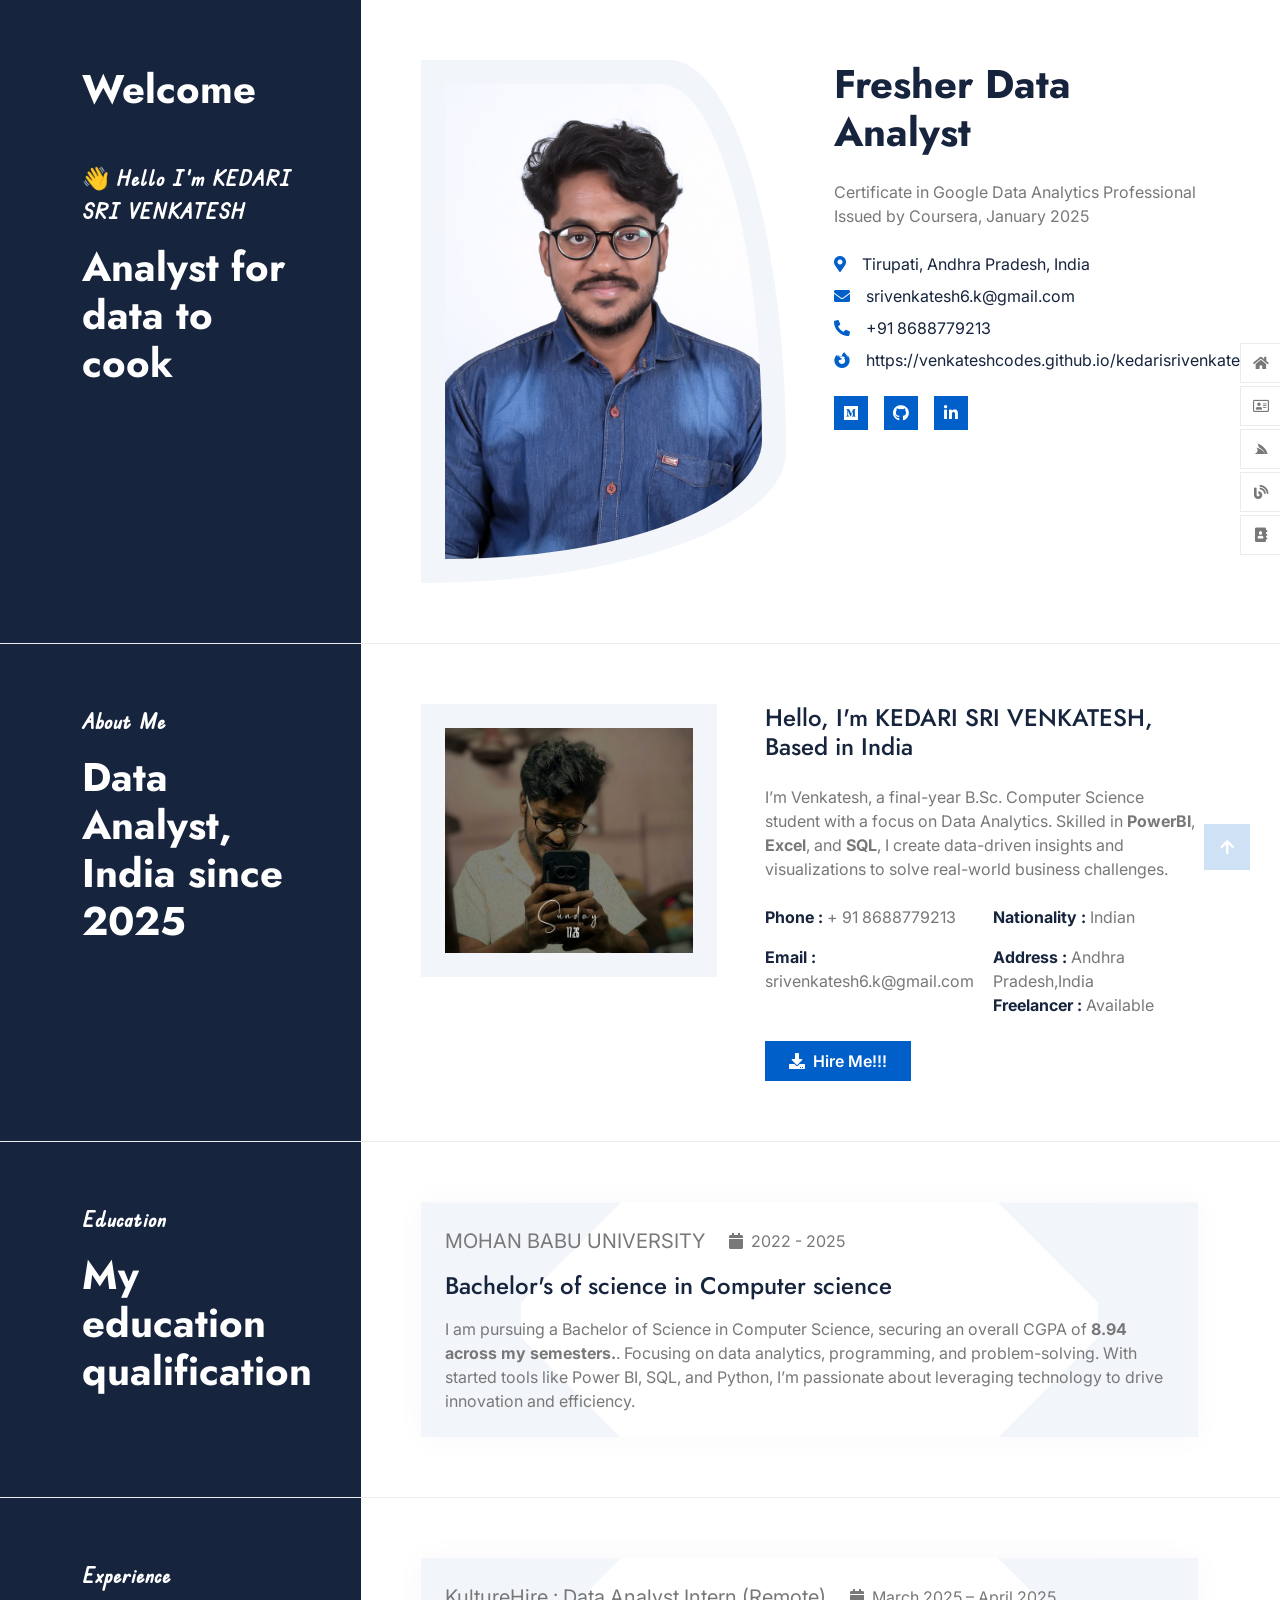
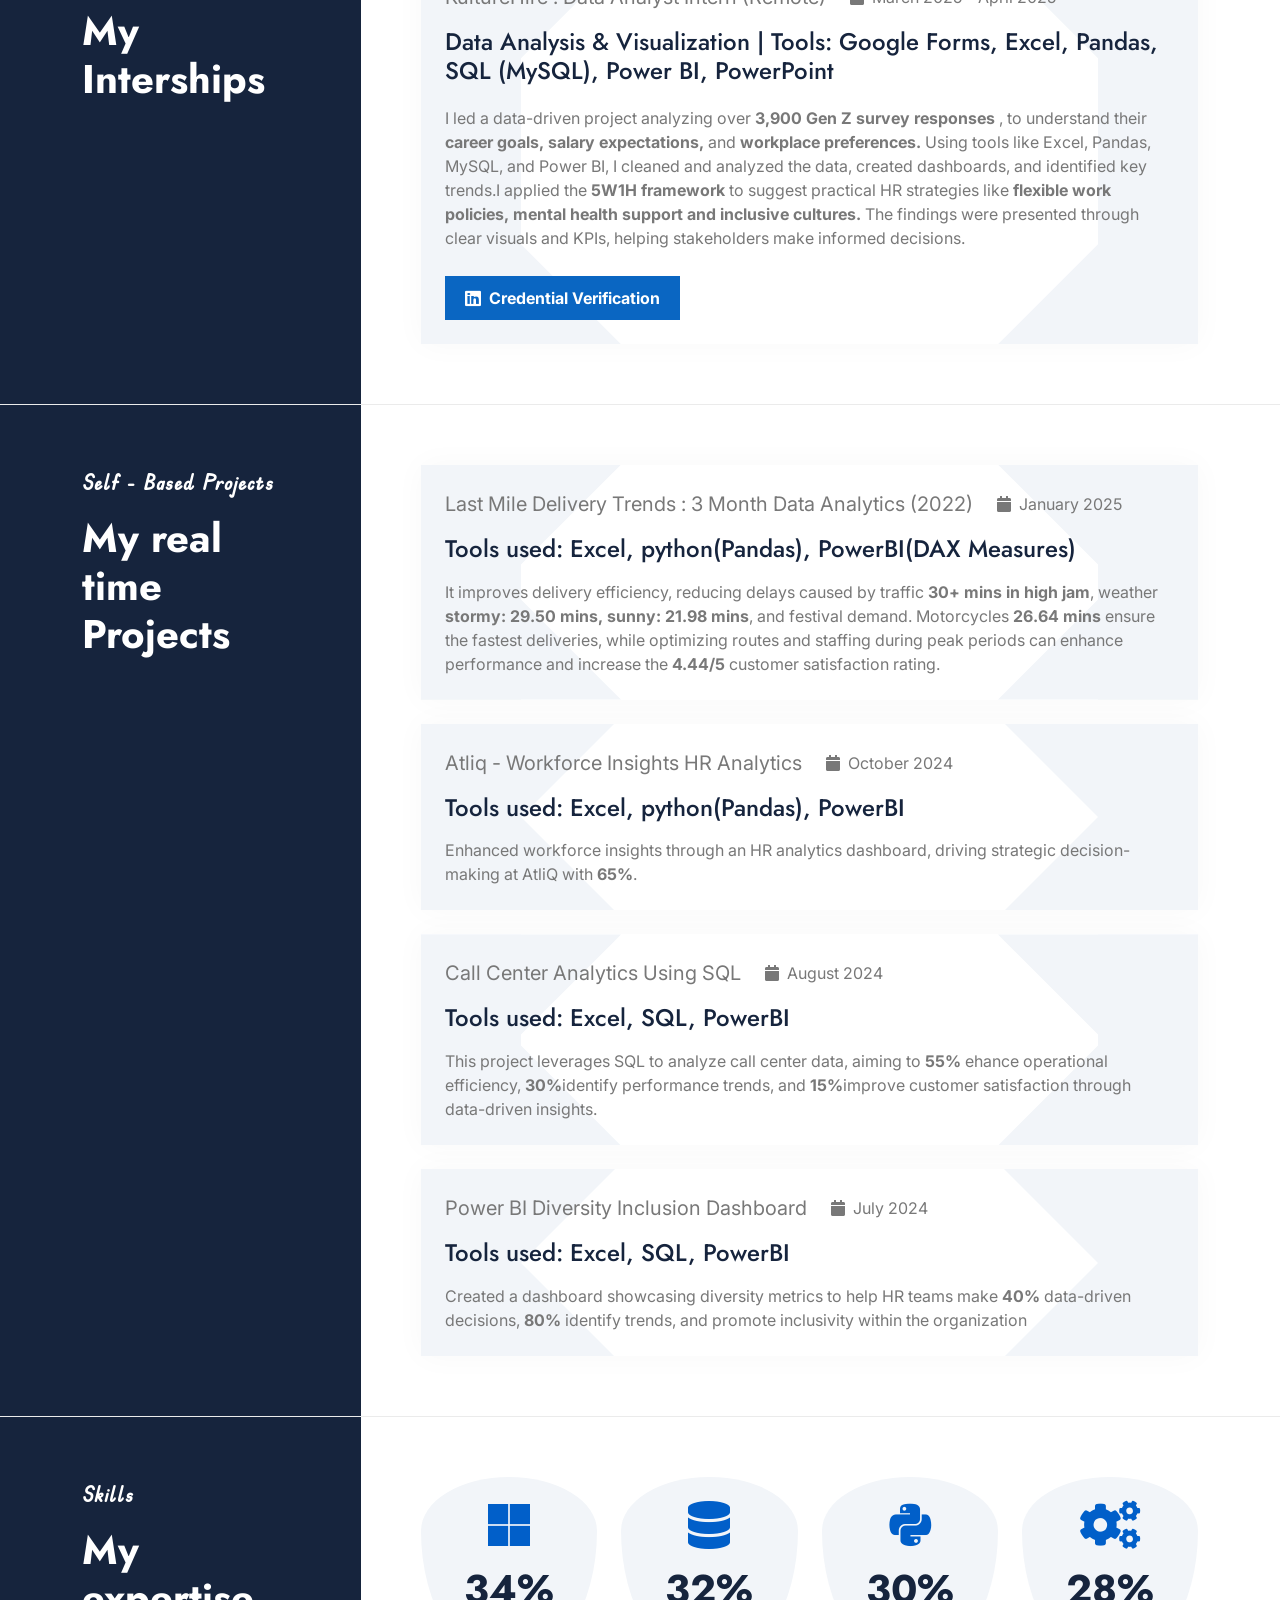
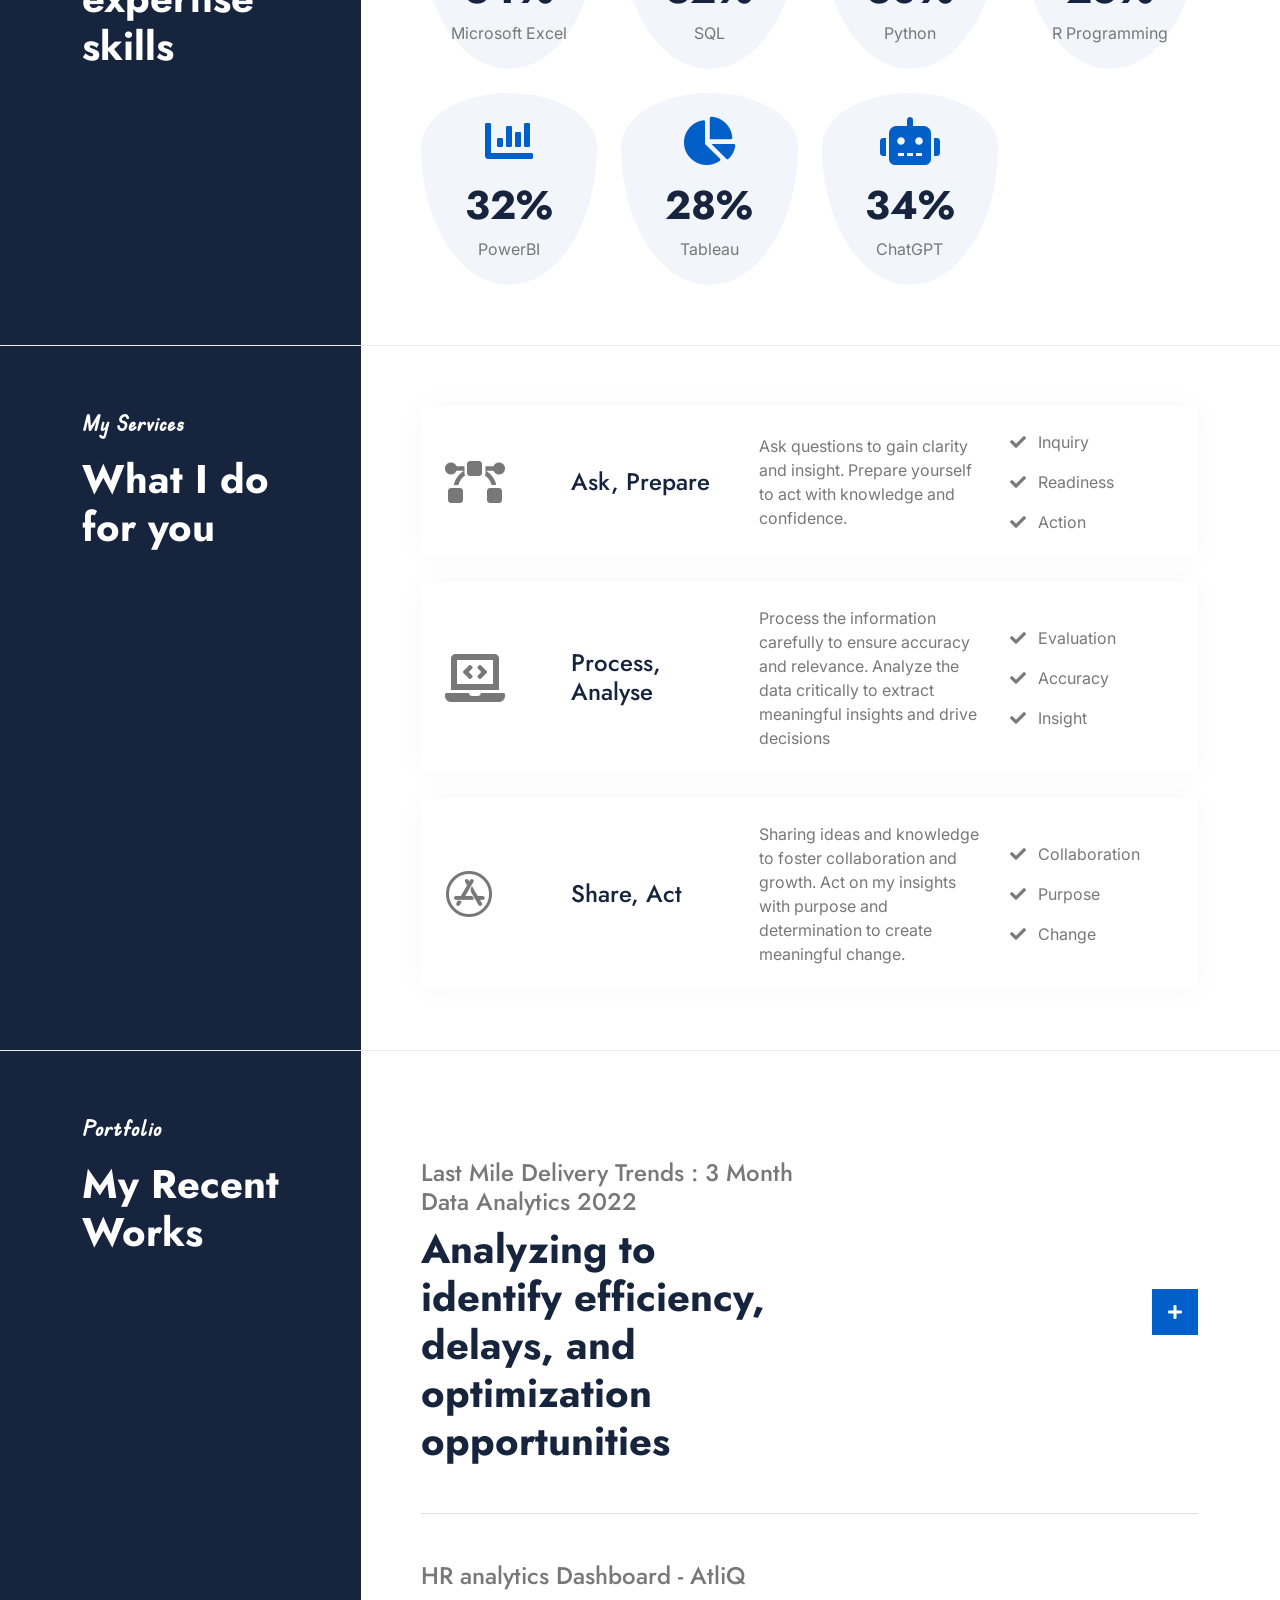
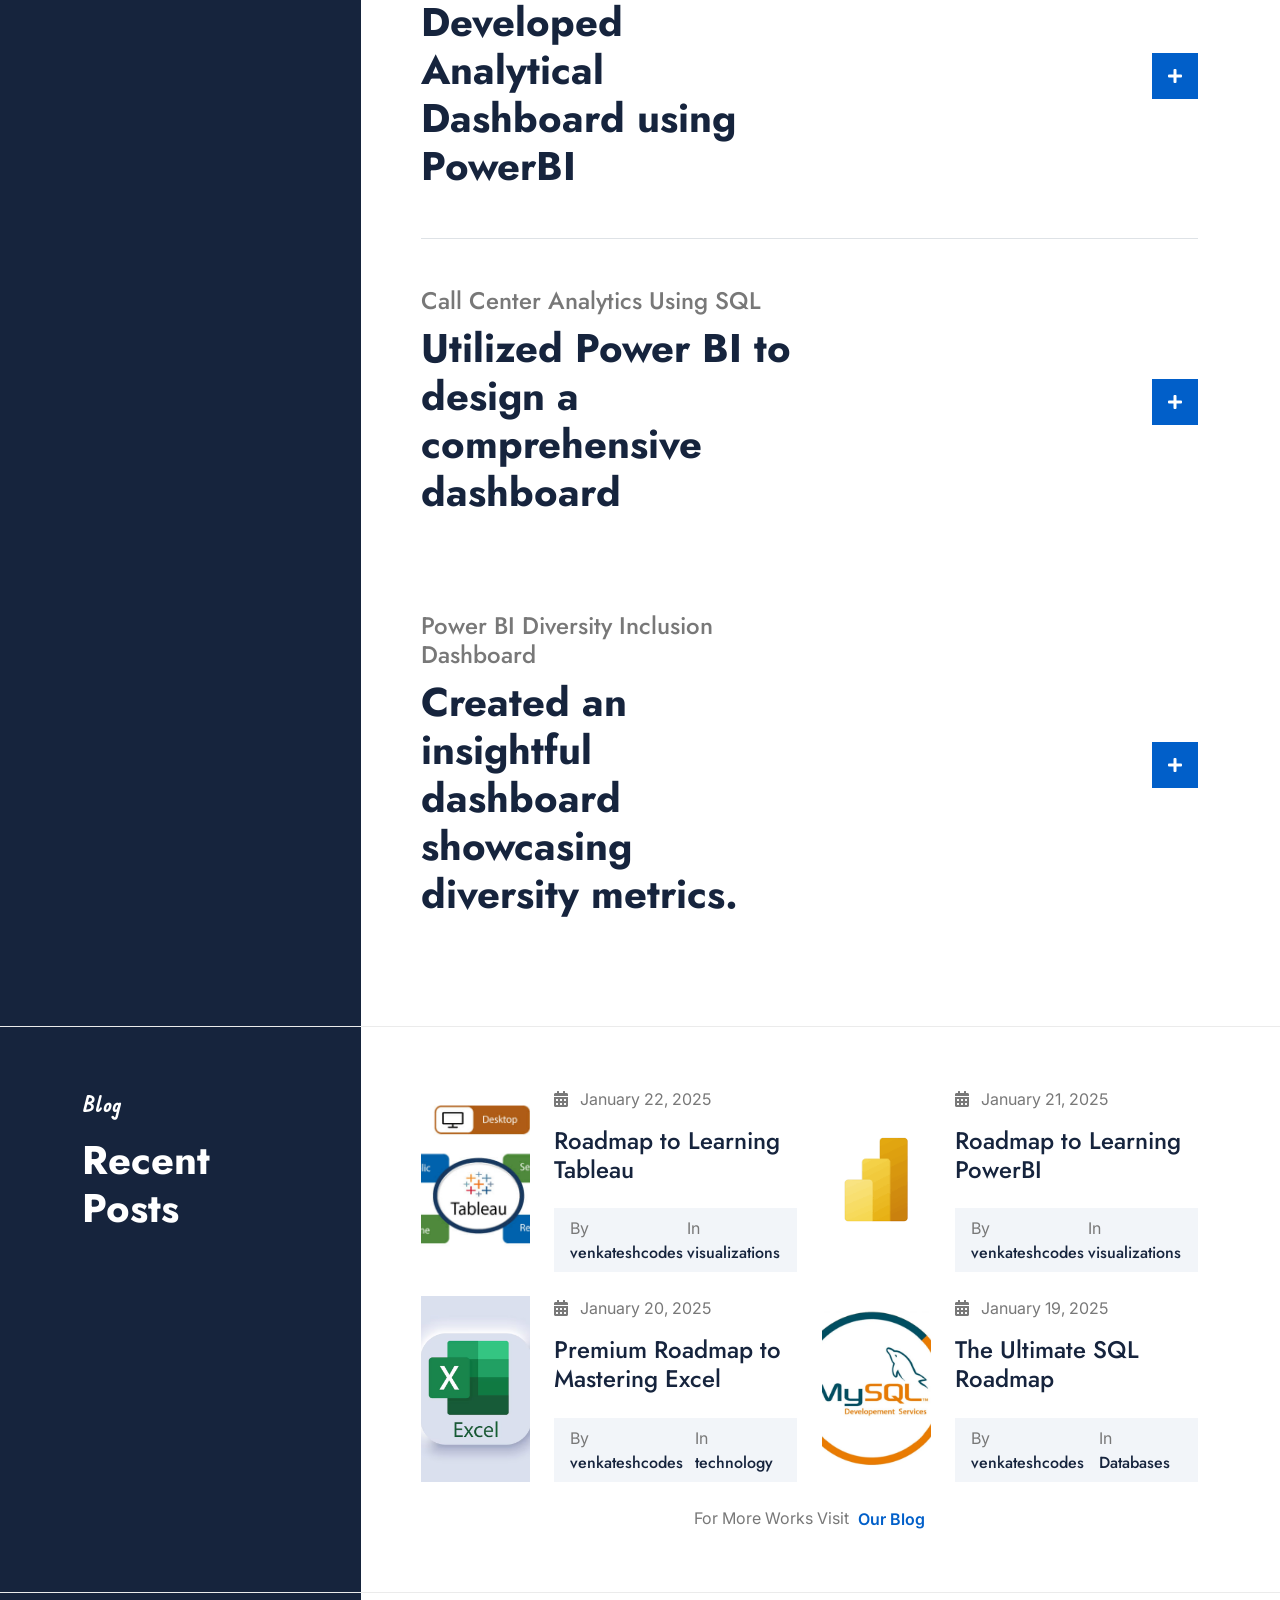
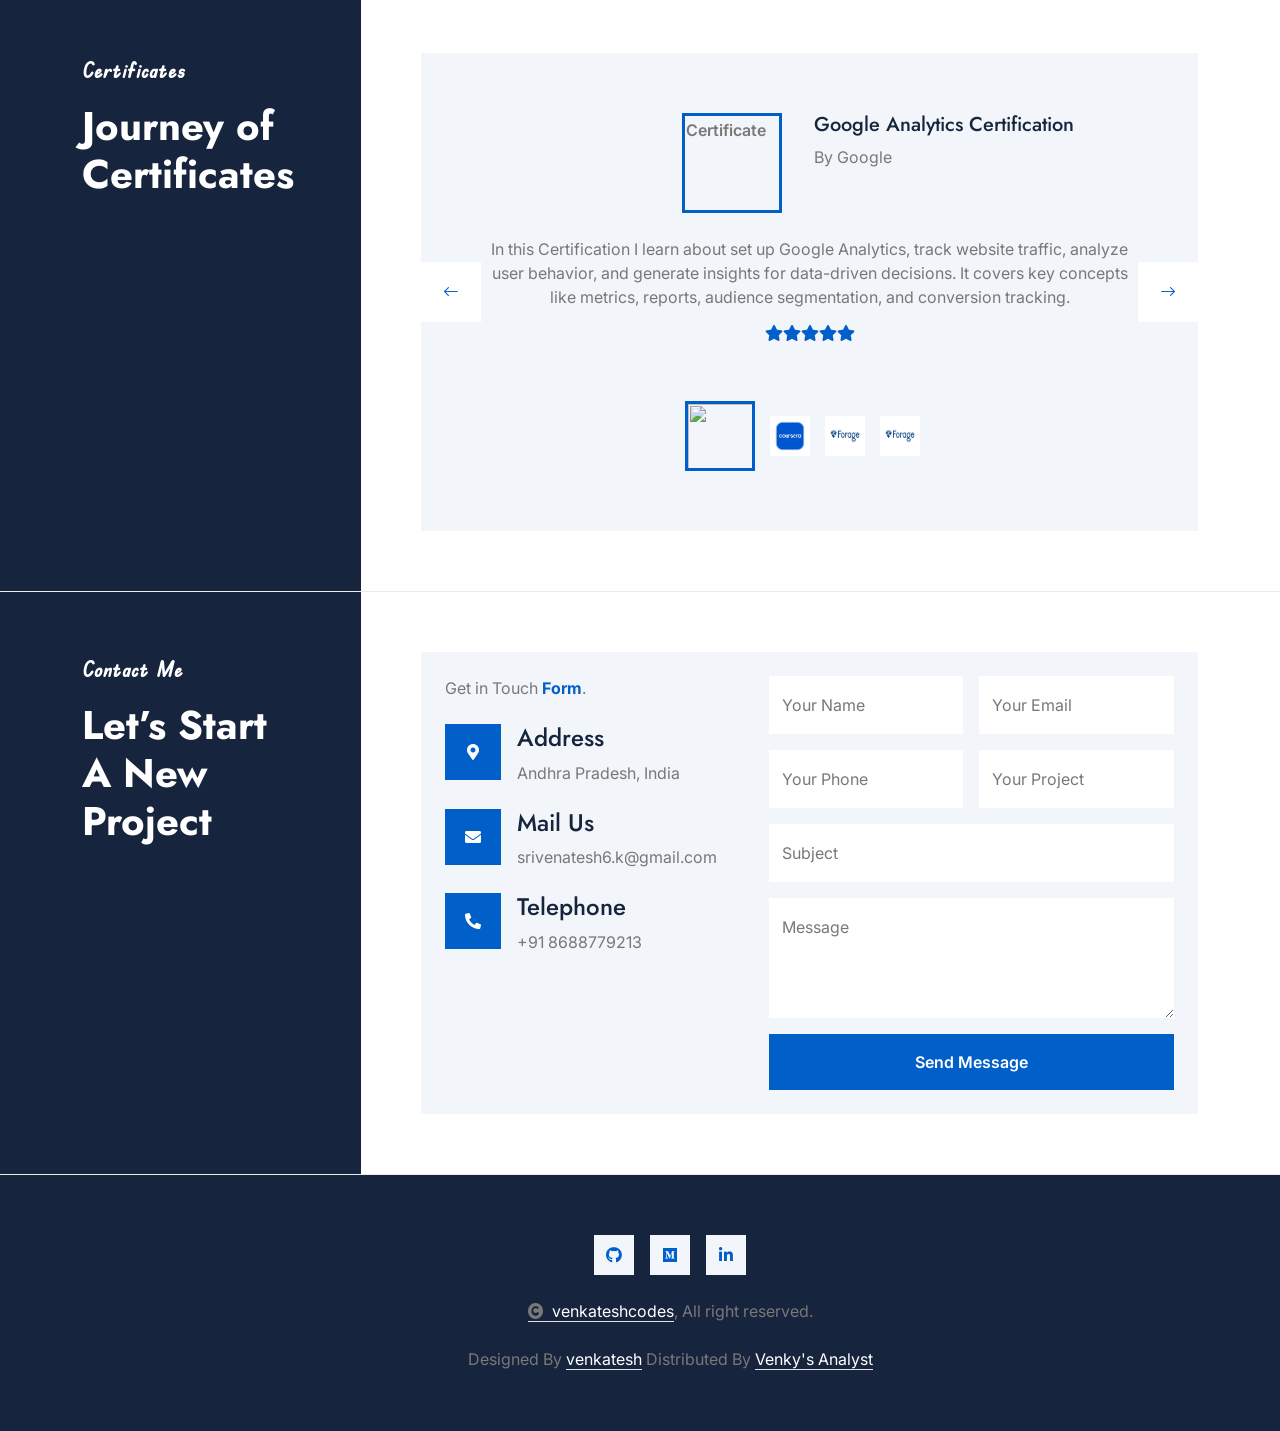
==== index.html @ f78b78e7 "Update index.html" ====
<!DOCTYPE html>
<html lang="en">

    <head>
        <meta charset="utf-8">
        <title>Venky's Portfolio</title>
        <meta content="width=device-width, initial-scale=1.0" name="viewport">
        <meta content="" name="keywords">
        <meta content="" name="description">
        <link rel="icon" type="image/png" href="img/Portfolio Logo.png">

        <!-- Google Web Fonts -->
        <link rel="preconnect" href="https://fonts.googleapis.com">
        <link rel="preconnect" href="https://fonts.gstatic.com" crossorigin>
        <link href="https://fonts.googleapis.com/css2?family=Inter:wght@100..900&family=Edu+TAS+Beginner:wght@400..700&family=Jost:ital,wght@0,100..900;1,100..900&display=swap" rel="stylesheet">

        <!-- Icon Font Stylesheet -->
        <link rel="stylesheet" href="https://use.fontawesome.com/releases/v5.15.4/css/all.css"/>
        <link href="https://cdn.jsdelivr.net/npm/bootstrap-icons@1.4.1/font/bootstrap-icons.css" rel="stylesheet">

        <!-- Libraries Stylesheet -->
        <link rel="stylesheet" href="lib/animate/animate.min.css"/>
        <link href="lib/lightbox/css/lightbox.min.css" rel="stylesheet">
        <link href="lib/owlcarousel/assets/owl.carousel.min.css" rel="stylesheet">


        <!-- Customized Bootstrap Stylesheet -->
        <link href="css/bootstrap.min.css" rel="stylesheet">

        <!-- Template Stylesheet -->
        <link href="css/style.css" rel="stylesheet">
    </head>

    <body>

        <!-- Spinner Start -->
        <div id="spinner" class="show bg-white position-fixed translate-middle w-100 vh-100 top-50 start-50 d-flex align-items-center justify-content-center">
            <div class="spinner-border text-primary" style="width: 3rem; height: 3rem;" role="status">
                <span class="sr-only">Loading...</span>
            </div>
        </div>
        <!-- Spinner End -->


        <!-- Navbar Start -->
        <div class="container-fluid nav-section border-0">
            <nav class="navbar navbar-light">
                <div class="navbar-nav flex-column">
                    <a href="index.html" class="nav-item nav-link active"><span class="fa fa-home"></span> KsvHome</a>
                    <a href="#KsvAbout" class="nav-item nav-link"><span class="far fa-address-card"></span> KsvAbout</a>
                    <a href="#KsvService" class="nav-item nav-link"><span class="fab fa-servicestack"></span> KsvService</a>
                    <a href="#KsvBlog" class="nav-item nav-link"><span class="fa fa-blog"></span> KsvBlog</a>
                    <a href="#KsvContact" class="nav-item nav-link"><span class="fas fa-address-book"></span> KsvContact</a>
                </div>
            </nav>
        </div>
        <!-- Navbar End -->

        <!-- Header Start -->
        <div class="container-fluid" id="pigrHome">
            <div class="container">
                <div class="row g-0">
                    <div class="col-12 col-lg-3">
                        <div class="header-content bg-dark h-100 pt-6 pe-6 pb-6">
                            <a href="index.html" class="navbar-brand d-inline-flex pb-5 wow fadeInUp" data-wow-delay="0.1s">
                                <h1 class="display-6 text-white mb-0">Welcome </h1>
                            </a>
                            <div class="text-start d-flex flex-column justify-content-center wow fadeInUp" data-wow-delay="0.3s">
                                <p class="text-white sub-title">👋 Hello I'm KEDARI SRI VENKATESH</p>
                                <h1 class="display-6 text-white mb-0">Analyst for data to cook</h1>
                            </div>
                        </div>
                    </div>
                    <div class="col-12 col-lg-9">
                        <div class="header-img d-flex h-100 pt-6 ps-6 pb-6">
                            <div class="row g-5">
                                <div class="col-xl-6 wow fadeInUp" data-wow-delay="0.1s">
                                    <div class="bg-light p-4" style="border-radius: 68% 32% 100% 0% / 0% 75% 25% 100%;">
                                        <img src="img/about-image4.jpg" class="img-fluid w-100" style="border-radius: 68% 32% 100% 0% / 0% 75% 25% 100%;" alt="Image">
                                    </div>
                                </div>
                                <div class="col-xl-6 wow fadeInUp" data-wow-delay="0.3s">
                                    <h1 class="display-6 mb-4">Fresher Data Analyst</h1>
                                    <p class="mb-4"> Certificate in Google Data Analytics Professional Issued by Coursera, January 2025
                                    </p>
                                    <div class="d-flex align-items-center mb-2">
                                        <i class="fas fa-map-marker-alt text-primary me-3"></i>
                                        <p class="text-dark mb-0">Tirupati, Andhra Pradesh, India</p>
                                    </div>
                                    <div class="d-flex align-items-center mb-2">
                                        <i class="fas fa-envelope text-primary me-3"></i>
                                        <p class="text-dark mb-0">srivenkatesh6.k@gmail.com</p>
                                    </div>
                                    <div class="d-flex align-items-center mb-2">
                                        <i class="fa fa-phone-alt text-primary me-3"></i>
                                        <p class="text-dark mb-0">+91 8688779213</p>
                                    </div>
                                    <div class="d-flex align-items-center mb-4">
                                        <i class="fab fa-firefox-browser text-primary me-3"></i>
                                        <p class="text-dark mb-0">https://venkateshcodes.github.io/kedarisrivenkatesh.io/</p>
                                    </div>
                                    <div class="d-flex">
                                        <!-- <a class="btn btn-primary btn-sm-square me-3" href="#"><i class="fab fa-facebook-f text-white"></i></a> -->
                                        <a class="btn btn-primary btn-sm-square me-3" href="https://medium.com/@srivenkatesh6.k"><i class="fab fa-medium text-white"></i></a>
                                        <a class="btn btn-primary btn-sm-square me-3" href="https://github.com/venkateshcodes"><i class="fab fa-github text-white"></i></a>
                                        <a class="btn btn-primary btn-sm-square me-0" href="https://www.linkedin.com/in/kedari-sri-venkatesh-359056347"><i class="fab fa-linkedin-in text-white"></i></a>
                                    </div>
                                </div>
                            </div>
                        </div>
                    </div>
                </div>
            </div>
        </div>
        <!-- Header End -->


        <!-- About Start -->
        <div class="container-fluid" id="pigraAbout">
            <div class="container">
                <div class="row g-0">
                    <div class="col-12 col-lg-3">
                        <div class="about-header bg-dark h-100 pt-6 pe-6 pb-6">
                            <div class="text-start d-flex flex-column justify-content-center wow fadeInUp" data-wow-delay="0.1s">
                                <p class="text-white sub-title">About Me</p>
                                <h1 class="display-6 text-white mb-0">Data Analyst, India since 2025</h1>
                            </div>
                        </div>
                    </div>
                    <div class="col-12 col-lg-9">
                        <div class="about-content h-100 pt-6 ps-6 pb-6">
                            <div class="row g-5">
                                <div class="col-xl-5">
                                    <div class="about-img bg-light p-4 wow fadeInUp" data-wow-delay="0.1s">
                                        <img src="img/about-img3.jpg" class="img-fluid w-100" alt="Image">
                                        <div class="sosial-icon">
                                            <!-- <a class="btn btn-primary btn-sm-square mb-3" href="#"><i class="fab fa-facebook-f text-white"></i></a> -->
                                            <a class="btn btn-primary btn-sm-square mb-3" href="https://medium.com/@srivenkatesh6.k"><i class="fab fa-medium text-white"></i></a>
                                            <a class="btn btn-primary btn-sm-square mb-3" href="https://github.com/venkateshcodes"><i class="fab fa-github text-white"></i></a>
                                            <a class="btn btn-primary btn-sm-square mb-0" href="https://www.linkedin.com/in/kedari-sri-venkatesh-359056347"><i class="fab fa-linkedin-in text-white"></i></a>
                                        </div>
                                    </div>
                                </div>
                                <div class="col-xl-7 wow fadeInUp" data-wow-delay="0.3s">
                                    <h4 class="mb-4">Hello, I'm KEDARI SRI VENKATESH, Based in India</h4>
                                    <p class="mb-4"> I’m Venkatesh, a final-year B.Sc. Computer Science student with a focus on Data Analytics. Skilled in <strong> PowerBI</strong>, <strong> Excel</strong>, and <strong> SQL</strong>, 
                                        I create data-driven insights and visualizations to solve real-world business challenges.
                                    </p>
                                    <div class="row g-4 mb-4">
                                        <div class="col-6">
                                            <p><strong class="fw-bold text-dark">Phone :</strong> + 91 8688779213</p>
                                            <!-- <p><strong class="fw-bold text-dark">skype :</strong> mezbah.wallas</p> -->
                                            <p><strong class="fw-bold text-dark">Email :</strong> srivenkatesh6.k@gmail.com</p>
                                        </div>
                                        <div class="col-6">
                                            <p><strong class="fw-bold text-dark">Nationality :</strong> Indian </p>                                            
                                            <p class="mb-0"><strong class="fw-bold text-dark">Address :</strong> Andhra Pradesh,India</p>
                                            <p class="mb-0"><strong class="fw-bold text-dark">Freelancer :</strong> Available</p>
                                        </div>
                                    </div>
                                    <a href="https://drive.google.com/file/d/1LoOJXhDQ-Tk_eKo148_1AzN6Uvz5zgQD/view?usp=drive_link" class="btn btn-primary py-2 px-4"> <i class="fas fa-download me-2"></i>Hire Me!!!</a>
                                </div>
                            </div>
                        </div>
                    </div>
                </div>
            </div>
        </div>
        <!-- About End -->


        <!-- Education Start -->
        <div class="container-fluid">
            <div class="container">
                <div class="row g-0">
                    <div class="col-lg-3">
                        <div class="education-header bg-dark h-100 pt-6 pe-6 pb-6">
                            <div class="text-start d-flex flex-column justify-content-center wow fadeInUp" data-wow-delay="0.1s">
                                <p class="text-white sub-title">Education</p>
                                <h1 class="display-6 text-white mb-0">My education qualification</h1>
                            </div>
                        </div>
                    </div>
                    <div class="col-lg-9">
                        <div class="education-content h-100 pt-6 ps-6 pb-6">
                            <div class="row g-4">
                                <div class="col-12">
                                    <div class="education-item rounded p-4 h-100 wow fadeInUp" data-wow-delay="0.1s">
                                        <div class="d-flex align-items-center mb-3">
                                            <p class="fs-5 mb-0 me-4">MOHAN BABU UNIVERSITY</p>
                                            <div>
                                                <span class="fa fa-calendar me-1"></span> 2022 - 2025
                                            </div>
                                        </div>
                                        <h4 class="mb-3">Bachelor's of science in Computer science</h4>
                                        <p class="mb-0">I am pursuing a Bachelor of Science in Computer Science, securing an overall CGPA of <strong> 8.94 across my semesters.</strong>. Focusing on data analytics, programming, and problem-solving. With started tools like Power BI, SQL, and Python,
                                             I’m passionate about leveraging technology to drive innovation and efficiency.
                                        </p>
                                    </div>
                                </div>
                            </div>
                        </div>
                    </div>
                </div>
            </div>
        </div>
        <!-- Education End -->
        
        <!-- Experience Start -->
        <div class="container-fluid">
            <div class="container">
                <div class="row g-0">
                    <div class="col-lg-3">
                        <div class="experience-header bg-dark h-100 pt-6 pe-6 pb-6">
                            <div class="text-start d-flex flex-column justify-content-center wow fadeInUp" data-wow-delay="0.1s">
                                <p class="text-white sub-title">Experience</p>
                                <h1 class="display-6 text-white mb-0"> My Interships</h1>
                            </div>
                        </div>
                    </div>
                    <div class="col-lg-9">
                        <div class="experience-content h-100 pt-6 ps-6 pb-6">
                            <div class="row g-4">
                                <div class="col-12">
                                    <div class="experience-item rounded p-4 h-100 wow fadeInUp" data-wow-delay="0.1s">
                                        <div class="d-flex align-items-center mb-3">
                                            <p class="fs-5 mb-0 me-4"> KultureHire : Data Analyst Intern (Remote)</p>
                                            <div>
                                                <span class="fa fa-calendar me-1"></span> March 2025 – April 2025
                                            </div>
                                        </div>
                                        <h4 class="mb-3"> Data Analysis & Visualization | Tools: Google Forms, Excel, Pandas, SQL (MySQL), Power BI, PowerPoint </h4>
                                        <div class="project-section">
                                            <p class="project-description">
                                                <p class="mb-0"> I led a data-driven project analyzing over <strong> 3,900 Gen Z survey responses </strong>, to understand their
                                                    <strong> career goals, salary expectations, </strong> and <strong> workplace preferences. </strong> Using tools like Excel, Pandas, MySQL, and Power BI, I cleaned and
                                                    analyzed the data, created dashboards, and identified key trends.I applied the <strong>5W1H framework </strong> to suggest practical HR strategies like <strong> flexible work policies,
                                                    mental health support and inclusive cultures. </strong> The findings were presented through clear visuals and KPIs, helping stakeholders make informed decisions. 
                                                </p>
                                            </p>
                                        </div>
                                        <a href="https://drive.google.com/file/d/16cwOCmDc_XJtTqwAkph39ei-NQlOFpkl/view?usp=drive_link" target="_blank" class="btn-flat-linkedin">
                                            <i class="fab fa-linkedin"></i> Credential Verification
                                        </a>
                                    </div>
                                </div>
                            </div>
                        </div>
                    </div>
                </div>
            </div>
        </div>        
        <!-- Experience Start -->

        <!-- Projects Start -->
        <div class="container-fluid">
            <div class="container">
                <div class="row g-0">
                    <div class="col-lg-3">
                        <div class="experience-header bg-dark h-100 pt-6 pe-6 pb-6">
                            <div class="text-start d-flex flex-column justify-content-center wow fadeInUp" data-wow-delay="0.1s">
                                <p class="text-white sub-title">Self - Based Projects</p>
                                <h1 class="display-6 text-white mb-0">My real time Projects</h1>
                            </div>
                        </div>
                    </div>
                    <div class="col-lg-9">
                        <div class="experience-content h-100 pt-6 ps-6 pb-6">
                            <div class="row g-4">
                                <div class="col-12">
                                    <div class="experience-item rounded p-4 h-100 wow fadeInUp" data-wow-delay="0.1s">
                                        <div class="d-flex align-items-center mb-3">
                                            <p class="fs-5 mb-0 me-4"> Last Mile Delivery Trends : 3 Month Data Analytics (2022)</p>
                                            <div>
                                                <span class="fa fa-calendar me-1"></span> January 2025
                                            </div>
                                        </div>
                                        <h4 class="mb-3">Tools used: Excel, python(Pandas), PowerBI(DAX Measures)</h4>
                                        <p class="mb-0">It improves delivery efficiency, 
                                            reducing delays caused by traffic <strong>30+ mins in high jam</strong>, 
                                            weather <strong>stormy: 29.50 mins, sunny: 21.98 mins</strong>, and festival demand. 
                                            Motorcycles <strong>26.64 mins</strong> ensure the fastest deliveries, 
                                            while optimizing routes and staffing during peak periods can enhance performance and 
                                            increase the <strong>4.44/5</strong> customer satisfaction rating. 
                                        </p>
                                    </div>
                                </div>
                                <div class="col-12">
                                    <div class="experience-item rounded p-4 h-100 wow fadeInUp" data-wow-delay="0.1s">
                                        <div class="d-flex align-items-center mb-3">
                                            <p class="fs-5 mb-0 me-4">Atliq - Workforce Insights HR Analytics</p>
                                            <div>
                                                <span class="fa fa-calendar me-1"></span> October 2024
                                            </div>
                                        </div>
                                        <h4 class="mb-3">Tools used: Excel, python(Pandas), PowerBI</h4>
                                        <p class="mb-0">Enhanced workforce insights through an HR analytics dashboard, 
                                            driving strategic decision-making at AtliQ with <strong>65%</strong>.
                                        </p>
                                    </div>
                                </div>
                                <div class="col-12">
                                    <div class="experience-item rounded p-4 h-100 wow fadeInUp" data-wow-delay="0.3s">
                                        <div class="d-flex align-items-center mb-3">
                                            <p class="fs-5 mb-0 me-4">Call Center Analytics Using SQL</p>
                                            <div>
                                                <span class="fa fa-calendar me-1"></span> August 2024
                                            </div>
                                        </div>
                                        <h4 class="mb-3">Tools used: Excel, SQL, PowerBI</h4>
                                        <p class="mb-0">This project leverages SQL to analyze call center data, aiming to <strong>55%</strong> ehance operational efficiency,
                                            <strong>30%</strong>identify performance trends, and <strong>15%</strong>improve customer satisfaction through data-driven insights.
                                        </p>
                                    </div>
                                </div>
                                <div class="col-12">
                                    <div class="experience-item rounded p-4 h-100 wow fadeInUp" data-wow-delay="0.5s">
                                        <div class="d-flex align-items-center mb-3">
                                            <p class="fs-5 mb-0 me-4">Power BI Diversity Inclusion Dashboard</p>
                                            <div>
                                                <span class="fa fa-calendar me-1"></span> July 2024
                                            </div>
                                        </div>
                                        <h4 class="mb-3">Tools used: Excel, SQL, PowerBI</h4>
                                        <p class="mb-0">Created a dashboard showcasing diversity metrics to help HR teams make <strong>40%</strong> data-driven decisions, 
                                            <strong>80%</strong> identify trends, and promote inclusivity within the organization
                                        </p>
                                    </div>
                                </div>
                            </div>
                        </div>
                    </div>
                </div>
            </div>
        </div>
        <!-- Projects End -->


        <!-- Skills Start -->
        <div class="container-fluid">
            <div class="container">
                <div class="row g-0">
                    <div class="col-lg-3">
                        <div class="skills-header h-100 bg-dark pt-6 pe-6 pb-6">
                            <div class="text-start d-flex flex-column justify-content-center wow fadeInUp" data-wow-delay="0.1s">
                                <p class="text-white sub-title">Skills</p>
                                <h1 class="display-6 text-white mb-0">My expertise skills</h1>
                            </div>
                        </div>
                    </div>
                    <div class="col-lg-9">
                        <div class="skills-content h-100 pt-6 ps-6 pb-6">
                            <div class="row g-4">
                                <div class="col-6 col-md-4 col-lg-4 col-xl-3">
                                    <div class="skills-item text-center rounded p-4 h-100 wow fadeInUp" data-wow-delay="0.1s">
                                        <div class="text-primary text-center mb-3"><span class="fab fa-microsoft fa-3x"></span></div>
                                        <div class="counter-counting d-flex justify-content-center">
                                            <h4 class="display-6" data-toggle="counter-up">85</h4>
                                            <h4 class="display-6">%</h4>
                                        </div>
                                        <p class="mb-0">Microsoft Excel</p>
                                    </div>
                                </div>
                                <div class="col-6 col-md-4 col-lg-4 col-xl-3">
                                    <div class="skills-item text-center rounded p-4 h-100 wow fadeInUp" data-wow-delay="0.3s">
                                        <div class="text-primary text-center mb-3"><span class="fas fa-database fa-3x"></span></div>
                                        <div class="counter-counting d-flex justify-content-center">
                                            <h4 class="display-6" data-toggle="counter-up">80</h4>
                                            <h4 class="display-6">%</h4>
                                        </div>
                                        <p class="mb-0">SQL</p>
                                    </div>
                                </div>
                                <div class="col-6 col-md-4 col-lg-4 col-xl-3">
                                    <div class="skills-item text-center rounded p-4 h-100 wow fadeInUp" data-wow-delay="0.5s">
                                        <div class="text-primary text-center mb-3"><span class="fab fa-python fa-3x"></span></div>
                                        <div class="counter-counting d-flex justify-content-center">
                                            <h4 class="display-6" data-toggle="counter-up">75</h4>
                                            <h4 class="display-6">%</h4>
                                        </div>
                                        <p class="mb-0">Python</p>
                                    </div>
                                </div>
                                <div class="col-6 col-md-4 col-lg-4 col-xl-3">
                                    <div class="skills-item text-center rounded p-4 h-100 wow fadeInUp" data-wow-delay="0.7s">
                                        <div class="text-primary text-center mb-3"><span class="fas fa-cogs fa-3x"></span></div>
                                        <div class="counter-counting d-flex justify-content-center">
                                            <h4 class="display-6" data-toggle="counter-up">70</h4>
                                            <h4 class="display-6">%</h4>
                                        </div>
                                        <p class="mb-0">R Programming</p>
                                    </div>
                                </div>
                                <div class="col-6 col-md-4 col-lg-4 col-xl-3">
                                    <div class="skills-item text-center rounded p-4 h-100 wow fadeInUp" data-wow-delay="0.1s">
                                        <div class="text-primary text-center mb-3"><span class="fas fa-chart-bar fa-3x"></span></div>
                                        <div class="counter-counting d-flex justify-content-center">
                                            <h4 class="display-6" data-toggle="counter-up">80</h4>
                                            <h4 class="display-6">%</h4>
                                        </div>
                                        <p class="mb-0">PowerBI</p>
                                    </div>
                                </div>
                                <div class="col-6 col-md-4 col-lg-4 col-xl-3">
                                    <div class="skills-item text-center rounded p-4 h-100 wow fadeInUp" data-wow-delay="0.3s">
                                        <div class="text-primary text-center mb-3"><span class="fas fa-chart-pie fa-3x"></span></div>
                                        <div class="counter-counting d-flex justify-content-center">
                                            <h4 class="display-6" data-toggle="counter-up">70</h4>
                                            <h4 class="display-6">%</h4>
                                        </div>
                                        <p class="mb-0">Tableau</p>
                                    </div>
                                </div>
                                <div class="col-6 col-md-4 col-lg-4 col-xl-3">
                                    <div class="skills-item text-center rounded p-4 h-100 wow fadeInUp" data-wow-delay="0.3s">
                                        <div class="text-primary text-center mb-3"><span class="fas fa-robot fa-3x"></span></div>
                                        <div class="counter-counting d-flex justify-content-center">
                                            <h4 class="display-6" data-toggle="counter-up">85</h4>
                                            <h4 class="display-6">%</h4>
                                        </div>
                                        <p class="mb-0">ChatGPT</p>
                                    </div>
                                </div>
                            </div>
                        </div>
                    </div>
                </div>
            </div>
        </div>
        <!-- Skills End -->


        <!-- Service Start -->
        <div class="container-fluid" id="pigraService">
            <div class="container">
                <div class="row g-0">
                    <div class="col-lg-3">
                        <div class="service-header h-100 bg-dark pt-6 pe-6 pb-6">
                            <div class="text-start d-flex flex-column justify-content-center wow fadeInUp" data-wow-delay="0.1s">
                                <p class="text-white sub-title">My Services</p>
                                <h1 class="display-6 text-white mb-0">What I do for you</h1>
                            </div>
                        </div>
                    </div>
                    <div class="col-lg-9">
                        <div class="service-content h-100 pt-6 ps-6 pb-6">
                            <div class="row g-4">
                                <div class="col-12">
                                    <div class="service-item p-4 wow fadeInUp" data-wow-delay="0.1s">
                                        <div class="row g-4 align-items-center">
                                            <div class="col-xl-2">
                                                <i class="fas fa-bezier-curve fa-3x"></i>
                                            </div>
                                            <div class="col-xl-3">
                                                <a href="#" class="h4 mb-0">Ask, Prepare</a>
                                            </div>
                                            <div class="col-xl-4">
                                                <p class="mb-0">Ask questions to gain clarity and insight. 
                                                    Prepare yourself to act with knowledge and confidence.
                                                </p>
                                            </div>
                                            <div class="col-xl-3">
                                                <p><i class="fa fa-check me-2"></i> Inquiry</p>
                                                <p><i class="fa fa-check me-2"></i> Readiness</p>
                                                <p class="mb-0"><i class="fa fa-check me-2"></i> Action</p>
                                            </div>
                                        </div>
                                    </div>
                                </div>
                                <div class="col-12">
                                    <div class="service-item p-4 wow fadeInUp" data-wow-delay="0.3s">
                                        <div class="row g-4 align-items-center">
                                            <div class="col-xl-2">
                                                <i class="fas fa-laptop-code fa-3x"></i>
                                            </div>
                                            <div class="col-xl-3">
                                                <a href="#" class="h4 mb-0">Process, Analyse</a>
                                            </div>
                                            <div class="col-xl-4">
                                                <p class="mb-0">Process the information carefully to ensure accuracy and relevance. 
                                                    Analyze the data critically to extract meaningful insights and drive decisions
                                                </p>
                                            </div>
                                            <div class="col-xl-3">
                                                <p><i class="fa fa-check me-2"></i> Evaluation </p>                                             
                                                <p><i class="fa fa-check me-2"></i> Accuracy</p>
                                                <p class="mb-0"><i class="fa fa-check me-2"></i> Insight </p>
                                            </div>
                                        </div>
                                    </div>
                                </div>
                                <div class="col-12">
                                    <div class="service-item p-4 wow fadeInUp" data-wow-delay="0.5s">
                                        <div class="row g-4 align-items-center">
                                            <div class="col-xl-2">
                                                <i class="fab fa-app-store fa-3x"></i>
                                            </div>
                                            <div class="col-xl-3">
                                                <a href="#" class="h4 mb-0">Share, Act</a>
                                            </div>
                                            <div class="col-xl-4">
                                                <p class="mb-0">Sharing ideas and knowledge to foster collaboration and growth. 
                                                    Act on my insights with purpose and determination to create meaningful change.
                                                </p>
                                            </div>
                                            <div class="col-xl-3">
                                                <p><i class="fa fa-check me-2"></i> Collaboration</p>
                                                <p><i class="fa fa-check me-2"></i> Purpose</p>
                                                <p class="mb-0"><i class="fa fa-check me-2"></i> Change</p>
                                            </div>
                                        </div>
                                    </div>
                                </div>
                            </div>
                        </div>
                    </div>
                </div>
            </div>
        </div>
        <!-- Service End -->


        <!-- Portfolio Start -->
        <div class="container-fluid">
            <div class="container">
                <div class="row g-0">
                    <div class="col-lg-3">
                        <div class="portfolio-header h-100 bg-dark pt-6 pe-6 pb-6">
                            <div class="text-start d-flex flex-column justify-content-center wow fadeInUp" data-wow-delay="0.1s">
                                <p class="text-white sub-title">Portfolio</p>
                                <h1 class="display-6 text-white mb-0">My Recent Works</h1>
                            </div>
                        </div>
                    </div>
                    <div class="col-lg-9">
                        <div class="portfolio-content h-100 pt-6 ps-6 pb-6">
                            <div class="portfolio-item py-5 border-bottom wow fadeInUp" data-wow-delay="0.1s">
                                <div class="row g-4 align-items-center">
                                    <div class="col-xl-6">
                                        <h4 class="text-body">Last Mile Delivery Trends : 3 Month Data Analytics 2022</h4>
                                        <h1 class="display-6 mb-0">Analyzing to identify efficiency, delays, and optimization opportunities</h1>
                                    </div>
                                    <div class="col-9 col-xl-4">
                                        <div class="portfolio-img">
                                            <div class="portfolio-img-inner">
                                                <img src="img/Delivery Dashboard 01.png" class="img-fluid" alt="Image">
                                            </div>
                                        </div>
                                    </div>
                                    <div class="col-3 col-xl-2">
                                        <div class="view-img">
                                            <a href="https://github.com/venkateshcodes/projects/tree/ea936e3d45b4e995f9db0de1644ea63465bb4584/Power%20Bi%20Projects/Delivery%20Analytics" class="btn btn-primary btn-lg-square"  target="_blank"><i class="fas fa-plus"></i></a>
                                        </div>
                                    </div>
                                </div>
                            </div>
                            <div class="portfolio-item py-5 border-bottom wow fadeInUp" data-wow-delay="0.3s">
                                <div class="row g-4 align-items-center">
                                    <div class="col-xl-6">
                                        <h4 class="text-body">HR analytics Dashboard - AtliQ</h4>
                                        <h1 class="display-6 mb-0">Developed Analytical Dashboard using PowerBI</h1>
                                    </div>
                                    <div class="col-9 col-xl-4">
                                        <div class="portfolio-img">
                                            <div class="portfolio-img-inner">
                                                <img src="img/HR Analytics Dashboard 02.jpg" class="img-fluid" alt="Image">
                                            </div>
                                        </div>
                                    </div>
                                    <div class="col-3 col-xl-2">
                                        <div class="view-img">
                                            <a href="https://github.com/venkateshcodes/projects/tree/e848d805b700078d0a1b3cf9bcfef31e003def56/Power%20Bi%20Projects/HR%20Analytics" class="btn btn-primary btn-lg-square"  target="_blank"><i class="fas fa-plus"></i></a>
                                        </div>
                                    </div>
                                </div>
                            </div>
                            <div class="portfolio-item py-5 wow fadeInUp" data-wow-delay="0.5s">
                                <div class="row g-4 align-items-center">
                                    <div class="col-xl-6">
                                        <h4 class="text-body">Call Center Analytics Using SQL</h4>
                                        <h1 class="display-6 mb-0">Utilized Power BI to design a comprehensive dashboard</h1>
                                    </div>
                                    <div class="col-9 col-xl-4">
                                        <div class="portfolio-img">
                                            <div class="portfolio-img-inner">
                                                <img src="img/Call Center Analytics 03.jpg" class="img-fluid" alt="Image">
                                            </div>
                                        </div>
                                    </div>
                                    <div class="col-3 col-xl-2">
                                        <div class="view-img">
                                            <a href="https://github.com/venkateshcodes/projects/tree/e848d805b700078d0a1b3cf9bcfef31e003def56/SQL%20Projects/Call%20Center%20Analytics%20Using%20Sql%20and%20PowerBI" class="btn btn-primary btn-lg-square"  target="_blank"><i class="fas fa-plus"></i></a>
                                        </div>
                                    </div>
                                </div>
                            </div>
                            <div class="portfolio-item py-5 wow fadeInUp" data-wow-delay="0.5s">
                                <div class="row g-4 align-items-center">
                                    <div class="col-xl-6">
                                        <h4 class="text-body">Power BI Diversity Inclusion Dashboard</h4>
                                        <h1 class="display-6 mb-0">Created an insightful dashboard showcasing diversity metrics.</h1>
                                    </div>
                                    <div class="col-9 col-xl-4">
                                        <div class="portfolio-img">
                                            <div class="portfolio-img-inner">
                                                <img src="img/Diversity Inclusion Dashboard 04.jpg" class="img-fluid" alt="Image">
                                            </div>
                                        </div>
                                    </div>
                                    <div class="col-3 col-xl-2">
                                        <div class="view-img">
                                            <a href="https://github.com/venkateshcodes/projects/tree/e848d805b700078d0a1b3cf9bcfef31e003def56/Power%20Bi%20Projects/NextGen%20Diversity%20Analytics" class="btn btn-primary btn-lg-square"  target="_blank"><i class="fas fa-plus"></i></a>
                                        </div>
                                    </div>
                                </div>
                            </div>
                        </div>
                    </div>
                </div>
            </div>
        </div>
        <!-- Portfolio End -->


        <!-- Blog Start -->
        <div class="container-fluid" id="pigraBlog">
            <div class="container">
                <div class="row g-0">
                    <div class="col-lg-3">
                        <div class="blog-header h-100 bg-dark pt-6 pe-6 pb-6">
                            <div class="text-start d-flex flex-column justify-content-center wow fadeInUp" data-wow-delay="0.1s">
                                <p class="text-white sub-title">Blog</p>
                                <h1 class="display-6 text-white mb-0">Recent Posts</h1>
                            </div>
                        </div>
                    </div>
                    <div class="col-lg-9">
                        <div class="blog-content h-100 pt-6 ps-6 pb-6">
                            <div class="row g-4">
                                <div class="col-xl-6">
                                    <div class="blog-item wow fadeInUp" data-wow-delay="0.1s">
                                        <div class="row g-4">
                                            <div class="col-4">
                                                <div class="blog-item-img bg-dark h-100">
                                                    <a href="https://medium.com/@srivenkatesh6.k/mastering-data-analytics-with-tableau-the-fundamentals-you-need-in-2025-f13661a927e9">
                                                        <img src="img/tableau-tools.png" class="img-fluid w-100 h-100" style="object-fit: cover;" alt="Image">
                                                    </a>
                                                </div>
                                            </div>
                                            <div class="col-8">
                                                <div class="h-100">
                                                    <p class="text-body mb-3"><i class="fa fa-calendar-alt me-2"></i> January 22, 2025</p>
                                                    <a href="#" class="d-inline-block h4 mb-4">Roadmap to Learning Tableau</a>
                                                    <div class="py-2 px-3 bg-light d-flex justify-content-between">
                                                        <p class="mb-0 text-body">By <a href="#" class="h6">venkateshcodes</a></p>
                                                        <p class="mb-0 text-body">In <a href="#" class="h6">visualizations</a></p>
                                                    </div>
                                                </div>
                                            </div>
                                        </div>
                                    </div>
                                </div>
                                <div class="col-xl-6">
                                    <div class="blog-item wow fadeInUp" data-wow-delay="0.3s">
                                        <div class="row g-4">
                                            <div class="col-4">
                                                <div class="blog-item-img bg-dark h-100">
                                                    <a href="#">
                                                        <img src="img/Powerbi.png" class="img-fluid w-100 h-100" style="object-fit: cover;" alt="Image">
                                                    </a>
                                                </div>
                                            </div>
                                            <div class="col-8">
                                                <div class="h-100">
                                                    <p class="text-body mb-3"><i class="fa fa-calendar-alt me-2"></i> January 21, 2025</p>
                                                    <a href="https://medium.com/@srivenkatesh6.k/pbi-visual-8b0ffde4fd7b" class="d-inline-block h4 mb-4">Roadmap to Learning PowerBI</a>
                                                    <div class="py-2 px-3 bg-light d-flex justify-content-between">
                                                        <p class="mb-0 text-body">By <a href="#" class="h6">venkateshcodes</a></p>
                                                        <p class="mb-0 text-body">In <a href="#" class="h6">visualizations</a></p>
                                                    </div>
                                                </div>
                                            </div>
                                        </div>
                                    </div>
                                </div>
                                <div class="col-xl-6">
                                    <div class="blog-item wow fadeInUp" data-wow-delay="0.5s">
                                        <div class="row g-4">
                                            <div class="col-4">
                                                <div class="blog-item-img bg-dark h-100">
                                                    <a href="#">
                                                        <img src="img/Excel.png" class="img-fluid w-100 h-100" style="object-fit: cover;" alt="Image">
                                                    </a>
                                                </div>
                                            </div>
                                            <div class="col-8">
                                                <div class="h-100">
                                                    <p class="text-body mb-3"><i class="fa fa-calendar-alt me-2"></i> January 20, 2025</p>
                                                    <a href="https://medium.com/@srivenkatesh6.k/premium-roadmap-to-mastering-excel-from-beginner-to-advanced-2025-to-achieve-data-analytics-e5c05bb195aa" class="d-inline-block h4 mb-4">Premium Roadmap to Mastering Excel</a>
                                                    <div class="py-2 px-3 bg-light d-flex justify-content-between">
                                                        <p class="mb-0 text-body">By <a href="#" class="h6">venkateshcodes</a></p>
                                                        <p class="mb-0 text-body">In <a href="#" class="h6">technology</a></p>
                                                    </div>
                                                </div>
                                            </div>
                                        </div>
                                    </div>
                                </div>
                                <div class="col-xl-6">
                                    <div class="blog-item wow fadeInUp" data-wow-delay="0.7s">
                                        <div class="row g-4">
                                            <div class="col-4">
                                                <div class="blog-item-img bg-dark h-100">
                                                    <a href="#">
                                                        <img src="img/MySQL.png" class="img-fluid w-100 h-100" style="object-fit: cover;" alt="Image">
                                                    </a>
                                                </div>
                                            </div>
                                            <div class="col-8">
                                                <div class="h-100">
                                                    <p class="text-body mb-3"><i class="fa fa-calendar-alt me-2"></i> January 19, 2025</p>
                                                    <a href="https://medium.com/@srivenkatesh6.k/the-ultimate-sql-roadmap-mastering-fundamentals-for-a-career-in-sql-development-and-data-analytics-5f15a350f308" class="d-inline-block h4 mb-4">The Ultimate SQL Roadmap</a>
                                                    <div class="py-2 px-3 bg-light d-flex justify-content-between">
                                                        <p class="mb-0 text-body">By <a href="#" class="h6">venkateshcodes</a></p>
                                                        <p class="mb-0 text-body">In <a href="#" class="h6">Databases</a></p>
                                                    </div>
                                                </div>
                                            </div>
                                        </div>
                                    </div>
                                </div>
                                <div class="col-12 wow fadeInUp" data-wow-delay="0.9s">
                                    <div class="blog-btn d-flex justify-content-center">
                                        <p class="mb-0 me-2">For More Works Visit</p>
                                        <a href="https://medium.com/@srivenkatesh6.k" class="btn d-inline-block p-0">Our Blog</a>
                                    </div>
                                </div>
                            </div>
                        </div>
                    </div>
                </div>
            </div>
        </div>
        <!-- Blog End -->


        <!-- Testimonial Start -->
        <div class="container-fluid">
            <div class="container">
                <div class="row g-0">
                    <div class="col-lg-3">
                        <div class="testimonial-header h-100 bg-dark pt-6 pe-6 pb-6">
                            <div class="text-start d-flex flex-column justify-content-center wow fadeInUp" data-wow-delay="0.1s">
                                <p class="text-white sub-title">Certificates</p>
                                <h1 class="display-6 text-white mb-0">Journey of Certificates</h1>
                            </div>
                        </div>
                    </div>
                    <div class="col-lg-9">
                        <div class="testimonial-content h-100 pt-6 ps-6 pb-6">
                            <div class="testimonial-carousel owl-carousel bg-light wow fadeInUp" data-wow-delay="0.1s">
                                <div class="testimonial-item" data-dot="<img class='img-fluid' src='img/Google.png' alt=''>">
                                    <div class="row gy-4 gx-2 mb-4">
                                        <div class="col-sm-6">
                                            <div class="d-flex justify-content-sm-end">
                                                <div class="testimonial-inner-img border border-primary border-3 me-4" style="width: 100px; height: 100px;">
                                                    <img src="img/Google Analytics.png" class="img-fluid" style="object-fit: cover;" alt="">
                                                    <a href="https://github.com/venkateshcodes/Certificates/blob/16c115b27b748495e42a5d9cede948431886594b/Google%20Analytics%20Certification.pdf" class="btn d-inline-block p-0">Certificate</a>
                                                </div>
                                            </div>
                                        </div>
                                        <div class="col-sm-6">
                                            <div>
                                                <h5 class="mb-2">Google Analytics Certification</h5>
                                                <p class="mb-0">By Google</p>
                                            </div>
                                        </div>
                                    </div>
                                    <div class="text-sm-center">
                                        <p>In this Certification I learn about set up Google Analytics, track website traffic, analyze user behavior, and generate insights 
                                            for data-driven decisions. It covers key concepts like metrics, reports, audience segmentation, and conversion tracking.
                                        </p>
                                        <div class="d-flex justify-content-sm-center">
                                            <i class="fas fa-star text-primary"></i>
                                            <i class="fas fa-star text-primary"></i>
                                            <i class="fas fa-star text-primary"></i>
                                            <i class="fas fa-star text-primary"></i>
                                            <i class="fas fa-star text-primary"></i>
                                        </div>
                                    </div>
                                </div>
                                <div class="testimonial-item" data-dot="<img class='img-fluid' src='img/Coursera.png' alt=''>">
                                    <div class="row gy-4 gx-2 mb-4">
                                        <div class="col-sm-6">
                                            <div class="d-flex justify-content-sm-end">
                                                <div class="testimonial-inner-img border border-primary border-3 me-4" style="width: 100px; height: 100px;">
                                                    <img src="img/Badge1.png" class="img-fluid" style="object-fit: cover;" alt="">
                                                    <a href="https://github.com/venkateshcodes/Certificates/blob/5e549ed4f01fb9d43ddc598355cd6158f6a134e5/Coursera%20M7Z0C2EX2RVR.pdf" class="btn d-inline-block p-0">Certificate</a>
                                                </div>
                                            </div>
                                        </div>
                                        <div class="col-sm-6">
                                            <div>
                                                <h5 class="mb-2">Google Data Analytics Professional Certificate</h5>
                                                <p class="mb-0">By Coursera</p>
                                            </div>
                                        </div>
                                    </div>
                                    <div class="text-sm-center">
                                        <p> In this Coursera course, I learned that data analysis fundamentally involves six steps: 
                                            Ask, Prepare, Process, Analyze, Share, and Act.
                                        </p>
                                        <div class="d-flex justify-content-sm-center">
                                            <i class="fas fa-star text-primary"></i>
                                            <i class="fas fa-star text-primary"></i>
                                            <i class="fas fa-star text-primary"></i>
                                            <i class="fas fa-star text-primary"></i>
                                            <i class="fas fa-star text-primary"></i>
                                        </div>
                                    </div>
                                </div>
                                <div class="testimonial-item" data-dot="<img class='img-fluid' src='img/Forage.jpg' alt=''>">
                                    <div class="row gy-4 gx-2 mb-4">
                                        <div class="col-sm-6">
                                            <div class="d-flex justify-content-sm-end">
                                                <div class="testimonial-inner-img border border-primary border-3 me-4" style="width: 100px; height: 100px;">
                                                    <img src="img/accenture.png" class="img-fluid" style="object-fit: cover;" alt="">
                                                    <a href="https://github.com/venkateshcodes/Certificates/blob/5e549ed4f01fb9d43ddc598355cd6158f6a134e5/Data%20Analytics%20and%20Visualization%20Job%20-%20Accenture.pdf" class="btn d-inline-block p-0">Certificate</a>
                                                </div>
                                            </div>
                                        </div>
                                        <div class="col-sm-6">
                                            <div>
                                                <h5 class="mb-2">Accenture Data Analytics and Visualization Job
                                                    Simulation</h5>
                                                <p class="mb-0">By Forage</p>
                                            </div>
                                        </div>
                                    </div>
                                    <div class="text-sm-center">
                                        <p>This program provided practical experience in project understanding, data cleaning, modeling, visualization, and storytelling. 
                                            I learned how to use data to support decision-making and deliver effective business solutions.
                                        </p>
                                        <div class="d-flex justify-content-sm-center">
                                            <i class="fas fa-star text-primary"></i>
                                            <i class="fas fa-star text-primary"></i>
                                            <i class="fas fa-star text-primary"></i>
                                            <i class="fas fa-star text-primary"></i>
                                            <i class="fas fa-star text-primary"></i>
                                        </div>
                                    </div>
                                </div>
                                <div class="testimonial-item" data-dot="<img class='img-fluid' src='img/Forage.jpg' alt=''>">
                                    <div class="row gy-4 gx-2 mb-4">
                                        <div class="col-sm-6">
                                            <div class="d-flex justify-content-sm-end">
                                                <div class="testimonial-inner-img border border-primary border-3 me-4" style="width: 100px; height: 100px;">
                                                    <img src="img\PWC.jpg" class="img-fluid" style="object-fit: cover;" alt="">
                                                    <a href="https://github.com/venkateshcodes/Certificates/blob/5e549ed4f01fb9d43ddc598355cd6158f6a134e5/PwC%20Switzerland_Power_BI_Completion_certificate.pdf" class="btn d-inline-block p-0">Certificate</a>
                                                </div>
                                            </div>
                                        </div>
                                        <div class="col-sm-6">
                                            <div>
                                                <h5 class="mb-2">PWC PowerBI Job Simulation</h5>
                                                <p class="mb-0">By Forage</p>
                                            </div>
                                        </div>
                                    </div>
                                    <div class="text-sm-center">
                                        <p>This program helped me build skills in data modeling, visualization, and creating dashboards, 
                                            improving my ability to analyze data and present insights for better business decisions
                                        </p>
                                        <div class="d-flex justify-content-sm-center">
                                            <i class="fas fa-star text-primary"></i>
                                            <i class="fas fa-star text-primary"></i>
                                            <i class="fas fa-star text-primary"></i>
                                            <i class="fas fa-star text-primary"></i>
                                            <i class="fas fa-star text-primary"></i>
                                        </div>
                                    </div>
                                </div>
                            </div>
                        </div>
                    </div>
                </div>
            </div>
        </div>
        <!-- Testimonial End -->


        <!-- Contact Start -->
        <div class="container-fluid" id="pigraContact">
            <div class="container">
                <div class="row g-0">
                    <div class="col-lg-3">
                        <div class="contact-header h-100 bg-dark pt-6 pe-6 pb-6">
                            <div class="text-start d-flex flex-column justify-content-center wow fadeInUp" data-wow-delay="0.1s">
                                <p class="text-white sub-title">Contact Me</p>
                                <h1 class="display-6 text-white mb-0">Let’s Start A New Project</h1>
                            </div>
                        </div>
                    </div>
                    <div class="col-lg-9">
                       <div class="contact-content h-100 pt-6 ps-6 pb-6">
                            <div class="bg-light p-4">
                                <div class="row g-5">
                                    <div class="col-xl-5 wow fadeInUp" data-wow-delay="0.1s">
                                        <p class="mb-4">Get in Touch <a class="text-primary fw-bold" href="https://docs.google.com/forms/d/e/1FAIpQLScLh9I-6Sd4nZVlSZ8sFI3h4dxLr-TzZA3iBtIopdBfdo-O4A/viewform?usp=dialog">Form</a>.</p>
                                        <div class="d-flex mb-4">
                                            <div class="btn-xl-square bg-primary text-white me-3">
                                                <i class="fas fa-map-marker-alt"></i>
                                            </div>
                                            <div>
                                                <h4>Address</h4>
                                                <p class="mb-0">Andhra Pradesh, India</p>
                                            </div>
                                        </div>
                                        <div class="d-flex mb-4">
                                            <div class="btn-xl-square bg-primary text-white me-3">
                                                <i class="fas fa-envelope"></i>
                                            </div>
                                            <div>
                                                <h4>Mail Us</h4>
                                                <p class="mb-0">srivenatesh6.k@gmail.com</p>
                                            </div>
                                        </div>
                                        <div class="d-flex">
                                            <div class="btn-xl-square bg-primary text-white me-3">
                                                <i class="fa fa-phone-alt"></i>
                                            </div>
                                            <div>
                                                <h4>Telephone</h4>
                                                <p class="mb-0">+91 8688779213</p>
                                            </div>
                                        </div>
                                    </div>
                                    <div class="col-xl-7 wow fadeInUp" data-wow-delay="0.3s">
                                        <div>
                                            <form>
                                                <div class="row g-3">
                                                    <div class="col-lg-12 col-xl-6">
                                                        <div class="form-floating">
                                                            <input type="text" class="form-control border-0" id="name" placeholder="Your Name">
                                                            <label for="name">Your Name</label>
                                                        </div>
                                                    </div>
                                                    <div class="col-lg-12 col-xl-6">
                                                        <div class="form-floating">
                                                            <input type="email" class="form-control border-0" id="email" placeholder="Your Email">
                                                            <label for="email">Your Email</label>
                                                        </div>
                                                    </div>
                                                    <div class="col-lg-12 col-xl-6">
                                                        <div class="form-floating">
                                                            <input type="phone" class="form-control border-0" id="phone" placeholder="Phone">
                                                            <label for="phone">Your Phone</label>
                                                        </div>
                                                    </div>
                                                    <div class="col-lg-12 col-xl-6">
                                                        <div class="form-floating">
                                                            <input type="text" class="form-control border-0" id="project" placeholder="Project">
                                                            <label for="project">Your Project</label>
                                                        </div>
                                                    </div>
                                                    <div class="col-12">
                                                        <div class="form-floating">
                                                            <input type="text" class="form-control border-0" id="subject" placeholder="Subject">
                                                            <label for="subject">Subject</label>
                                                        </div>
                                                    </div>
                                                    <div class="col-12">
                                                        <div class="form-floating">
                                                            <textarea class="form-control border-0" placeholder="Leave a message here" id="message" style="height: 120px"></textarea>
                                                            <label for="message">Message</label>
                                                        </div>
                
                                                    </div>
                                                    <div class="col-12">
                                                        <button class="btn btn-primary w-100 py-3">Send Message</button>
                                                    </div>
                                                </div>
                                            </form>
                                        </div>
                                    </div>
                                </div>
                            </div>
                       </div>
                    </div>
                </div>
            </div>
        </div>
        <!-- Contact End -->


        <!-- Footer Start -->
        <div class="container-fluid footer bg-dark border-bottom-0">
            <div class="container wow fadeIn" data-wow-delay="0.1s">
                <div class="row g-0">
                    <div class="col-12">
                       <div class="footer-content h-100 pt-6 ps-6 pb-6">
                            <div class="row g-4 align-items-center">
                                <div class="col-12 text-center">
                                    <div class="d-flex justify-content-center">
                                        <a class="btn btn-light btn-md-square me-3" href="https://github.com/venkateshcodes"><i class="fab fa-github"></i></a>
                                        <!-- <a class="btn btn-light btn-md-square me-3" href=""><i class="fab fa-twitter"></i></a> -->
                                        <a class="btn btn-light btn-md-square me-3" href="https://medium.com/@srivenkatesh6.k"><i class="fab fa-medium"></i></a>
                                        <a class="btn btn-light btn-md-square me-0" href="https://www.linkedin.com/in/kedari-sri-venkatesh-359056347"><i class="fab fa-linkedin-in"></i></a>
                                    </div>
                                </div>
                                <div class="col-12 text-center">
                                    <span class="text-body"><a href="#" class="border-bottom text-white"><i class="fas fa-copyright text-body me-2"></i>venkateshcodes</a>, All right reserved.</span>
                                </div>
                                <div class="col-12 text-center text-body">
                                    <!--/*** This template is free as long as you keep the below author’s credit link/attribution link/backlink. ***/-->
                                    <!--/*** If you'd like to use the template without the below author’s credit link/attribution link/backlink, ***/-->
                                    <!--/*** you can purchase the Credit Removal License from "https://htmlcodex.com/credit-removal". ***/-->
                                    Designed By <a class="border-bottom text-white" href="https://github.com/venkateshcodes">venkatesh</a> Distributed By <a class="border-bottom text-white" href="https://github.com/venkateshcodes">Venky's Analyst</a>
                                </div>
                            </div>
                       </div>        
                    </div>
                </div>
            </div>
        </div>
        <!-- Footer End -->


        <!-- Back to Top -->
        <a href="#" class="btn btn-primary btn-lg-square back-to-top"><i class="fa fa-arrow-up"></i></a>   

        
        <!-- JavaScript Libraries -->
        <script src="https://ajax.googleapis.com/ajax/libs/jquery/3.6.4/jquery.min.js"></script>
        <script src="https://cdn.jsdelivr.net/npm/bootstrap@5.0.0/dist/js/bootstrap.bundle.min.js"></script>
        <script src="lib/wow/wow.min.js"></script>
        <script src="lib/easing/easing.min.js"></script>
        <script src="lib/waypoints/waypoints.min.js"></script>
        <script src="lib/counterup/counterup.min.js"></script>
        <script src="lib/lightbox/js/lightbox.min.js"></script>
        <script src="lib/owlcarousel/owl.carousel.min.js"></script>
        

        <!-- Template Javascript -->
        <script src="js/main.js"></script>
    </body>

</html>
---- css/style.css ----
/*** Spinner Start ***/
#spinner {
    opacity: 0;
    visibility: hidden;
    transition: opacity .5s ease-out, visibility 0s linear .5s;
    z-index: 99999;
}

#spinner.show {
    transition: opacity .5s ease-out, visibility 0s linear 0s;
    visibility: visible;
    opacity: 1;
}
/*** Spinner End ***/

.back-to-top {
    position: fixed;
    right: 30px;
    bottom: 30px;
    transition: 0.5s;
    z-index: 99;
}


/*** Button Start ***/
.btn {
    font-weight: 600;
    transition: .5s;
}

.btn-square {
    width: 32px;
    height: 32px;
}

.btn-sm-square {
    width: 34px;
    height: 34px;
}

.btn-md-square {
    width: 40px;
    height: 40px;
}

.btn-lg-square {
    width: 46px;
    height: 46px;
}

.btn-xl-square {
    width: 56px;
    height: 56px;
}

.btn-square,
.btn-sm-square,
.btn-md-square,
.btn-lg-square,
.btn-xl-square {
    padding: 0;
    display: flex;
    align-items: center;
    justify-content: center;
    font-weight: normal;
}

.btn.btn-primary {
    color: var(--bs-white);
    border: none;
}

.btn.btn-primary:hover {
    background: var(--bs-dark);
    color: var(--bs-white);
}

.btn.btn-light {
    color: var(--bs-primary);
    border: none;
}

.btn.btn-light:hover {
    color: var(--bs-white);
    background: var(--bs-primary);
}


.pt-6 {
    padding-top: 60px;
}

.ps-6 {
    padding-left: 60px;
}

.pe-6 {
    padding-right: 60px;
}

.pb-6 {
    padding-bottom: 60px;
}


.sub-title {
    font-family: "Edu TAS Beginner", cursive;
    font-weight: 700;
    font-size: 22px;
}


.container-fluid {
    position: relative;
    border-bottom: 1px solid rgba(0, 0, 0, .08);
}

@media (min-width: 992px) {
    .container-fluid::before {
        content: "";
        position: absolute;
        width: 15%;
        height: 100%;
        top: 0;
        left: 0;
        background: var(--bs-dark);
        z-index: -1;
    }
}

@media (max-width: 991px) {
    .container-fluid {
        border: none;
    }

    .container-fluid .header-content,
    .container-fluid .about-header,
    .container-fluid .education-header,
    .container-fluid .experience-header,
    .container-fluid .skills-header,
    .container-fluid .service-header,
    .container-fluid .portfolio-header,
    .container-fluid .blog-header,
    .container-fluid .testimonial-header,
    .container-fluid .contact-header {
        padding: 25px;
    }

    .container-fluid .header-img,
    .container-fluid .about-content,
    .container-fluid .education-content,
    .container-fluid .experience-content,
    .container-fluid .skills-content,
    .container-fluid .service-content,
    .container-fluid .portfolio-content,
    .container-fluid .blog-content,
    .container-fluid .testimonial-content,
    .container-fluid .contact-content {
        padding-left: 0;
        padding-top: 25px;
    }
}


/*** Navbar Start ***/
.nav-section {
    position: relative;
}

.nav-section .navbar {
    position: fixed;
    width: 100%;
    height: 100vh;
    top: 50%;
    right: calc(40px - 100%);
    transform: translateY(-50%);
    z-index: 99;
}

.navbar.navbar-light {
    background: transparent;
    width: 100%;
}

.navbar .navbar-nav {
    display: flex;
    align-items: center;
    justify-content: center;
}

.navbar .navbar-nav .nav-link {
    width: 100%;
    display: flex;
    align-items: center;
    
}

.navbar-nav .nav-link span {
    width: 40px; 
    height: 40px;
    margin-right: 8px;
    border-right: 1px solid rgba(0, 0, 0, .08);
    display: flex;
    align-items: center;
    justify-content: center;
    background: transparent;
    color: var(--bs-body);
    transition: 0.5s;
}

.nav-section .navbar .navbar-nav .nav-item {
    height: 40px;
    padding: 0;
    margin-bottom: 3px;
    border: 1px solid rgba(0, 0, 0, .08);
    background: var(--bs-white);
    color: var(--bs-body);
    font-size: 14px;
    font-weight: 700;
    transition: 0.5s;
}

.nav-section .navbar .navbar-nav .nav-item:hover {
    margin-right: calc(100% + 40px);
    color: var(--bs-primary);
}
/*** Navbar End ***/


/*** About Start ***/
.about-content .about-img {
    position: relative;
    overflow: hidden;
}

.about-content .about-img .sosial-icon {
    position: absolute;
    width: 100%;
    height: 100%;
    top: -100%;
    left: 0;
    padding: 50px;
    background: rgba(0, 0, 0, .04);
    transition: 0.5s;
}

.about-content .about-img:hover .sosial-icon {
    top: 0;
}
/*** About End ***/


/*** Education Start ***/
.education-content .education-item {
    position: relative;
    overflow: hidden;
    box-shadow: 0 0 30px rgba(0, 0, 0, .03);
    transition: 0.5s;
    z-index: 1;
}

.education-content .education-item:hover {
    box-shadow: 0 0 30px rgba(0, 0, 0, .08);
}

.education-content .education-item::after {
    content: "";
    position: absolute;
    width: 25%;
    height: 100%;
    top: 50%;
    left: 0;
    padding: 0;
    transform: translateY(-50%);
    border: 100px solid;
    border-color: var(--bs-light) transparent var(--bs-light) var(--bs-light);
    z-index: -1;
}

.education-content .education-item::before {
    content: "";
    position: absolute;
    width: 25%;
    height: 100%;
    top: 50%;
    right: 0;
    transform: translateY(-50%);
    border: 100px solid;
    border-color: var(--bs-light) var(--bs-light) var(--bs-light) transparent;
    z-index: -1;
}
/*** Education End ***/


/*** Experience start ***/
.experience-content .experience-item {
    position: relative;
    overflow: hidden;
    box-shadow: 0 0 30px rgba(0, 0, 0, .03);
    transition: 0.5s;
    z-index: 1;
}

.experience-content .experience-item:hover {
    box-shadow: 0 0 30px rgba(0, 0, 0, .08);
}

.experience-content .experience-item::after {
    content: "";
    position: absolute;
    width: 2px;
    height: 100%;
    top: 50%;
    left: 0;
    padding: 0;
    transform: translateY(-50%);
    border: 100px solid;
    border-color: var(--bs-light) transparent var(--bs-light) var(--bs-light);
    z-index: -1;

}

.experience-content .experience-item::before {
    content: "";
    position: absolute;
    width: 2px;
    height: 100%;
    top: 50%;
    right: 0;
    transform: translateY(-50%);
    border: 100px solid;
    border-color: var(--bs-light) var(--bs-light) var(--bs-light) transparent;
    z-index: -1;
}

/* Flat Blue Button */

.project-description {
    margin-bottom: 20px; /* space between paragraph and button */
    line-height: 1.6;    /* makes paragraph text easier to read */
}


.btn-flat-linkedin {
    background-color: #0A66C2; /* LinkedIn blue */
    color: #fff;
    font-weight: 700;
    font-size: 16px;
    border: none;
    padding: 10px 20px;
    display: inline-flex;
    align-items: center;
    gap: 8px;
    cursor: pointer;
    text-decoration: none;
    transition: background-color 0.3s ease;
    margin-top: 10px;
}

.btn-flat-linkedin:hover {
    background-color: #004182; /* Darker on hover */
    color: #fff;
}

.btn-flat-linkedin i {
    font-size: 18px;
}
/*** Experience End ***/


/*** Skills Start ***/
.skills-content .skills-item {
    position: relative;
}

.skills-content .skills-item::after {
    content: "";
    position: absolute;
    width: 100%;
    height: 100%;
    top: 0;
    left: 0;
    border-radius: 50% 50% 50% 50% / 28% 28% 72% 72%;
    background: var(--bs-light);
    z-index: -1;
}
/*** Skills End ***/


/*** Service start ***/
.service-content .service-item {
    box-shadow: 0 0 30px rgba(0, 0, 0, .03);
    transition: 0.5s;
}

.service-content .service-item:hover i {
    color: var(--bs-primary);

}

.service-content .service-item:hover {
    box-shadow: 0 0 30px rgba(0, 0, 0, .08);
}
/*** service End ***/


/*** Portfolio Start ***/
.portfolio-content .portfolio-item .portfolio-img {
    position: relative;
    width: 100%;
    height: 150px;
}

.portfolio-item .portfolio-img .portfolio-img-inner {
    width: 100%;
    height: 150px;
    position: absolute;
    top: 0;
    left: 0;
}

.portfolio-item .portfolio-img .portfolio-img-inner img {
    width: 100%;
    height: 150px;
    object-fit: cover;
}

.portfolio-content .portfolio-item .view-img {
    display: flex;
    align-items: center;
    justify-content: end;
}

.portfolio-content .portfolio-item .portfolio-img .portfolio-img-inner {
    visibility: hidden;
    transition: 0.5s;
}

.portfolio-content .portfolio-item:hover .portfolio-img .portfolio-img-inner {
    visibility: visible;
    transform: rotate(-6deg);
}
/*** Portfolio End ***/


/*** Blog Start ***/
.blog-content .blog-btn a {
    color: var(--bs-primary);
}
.blog-content .blog-btn a:hover {
    color: var(--bs-dark);
}
/*** Blog End ***/


/*** Testimonial Start ***/
.testimonial-carousel {
    position: relative;
    transition: 0.5s;
}

.testimonial-carousel .testimonial-item {
    padding: 60px;
}

.testimonial-carousel .owl-nav .owl-prev {
    position: absolute;
    top: 50%;
    left: 0;
    transform: translateY(-50%);
    width: 60px;
    height: 60px;
    display: flex;
    align-items: center;
    justify-content: center;
    background: var(--bs-white);
    color: var(--bs-primary);
    transition: 0.5s;
}

.testimonial-carousel .owl-nav .owl-next {
    position: absolute;
    top: 50%;
    right: 0;
    transform: translateY(-50%);
    width: 60px;
    height: 60px;
    display: flex;
    align-items: center;
    justify-content: center;
    background: var(--bs-white);
    color: var(--bs-primary);
    transition: 0.5s;
}

.testimonial-carousel .owl-nav .owl-prev:hover,
.testimonial-carousel .owl-nav .owl-next:hover {
    background: var(--bs-primary);
    color: var(--bs-white);
}

.testimonial-carousel .owl-dots {
    width: 100%;
    height: 130px;
    display: flex;
    align-items: center;
    justify-content: center;
    padding: 0 60px 60px 60px;
    transition: 0.5s;
}

@media (max-width: 576px) {
    .testimonial-carousel .owl-dots {
        justify-content: start;
    }
}

.testimonial-carousel .owl-dots .owl-dot img {
    width: 40px;
    height: 40px;
    margin-right: 15px;
    border: 3px solid var(--bs-white);
    transition: 0.5s;
}

.testimonial-carousel .owl-dots .owl-dot.active img {
    width: 70px;
    height: 70px;
    border: 3px solid var(--bs-primary);
}
/*** Testimonial End ***/

/*** footer Start ***/
@media (max-width: 991px) {
    .container-fluid .footer-content {
        padding-left: 0;
    }
}
/*** footer End ***/
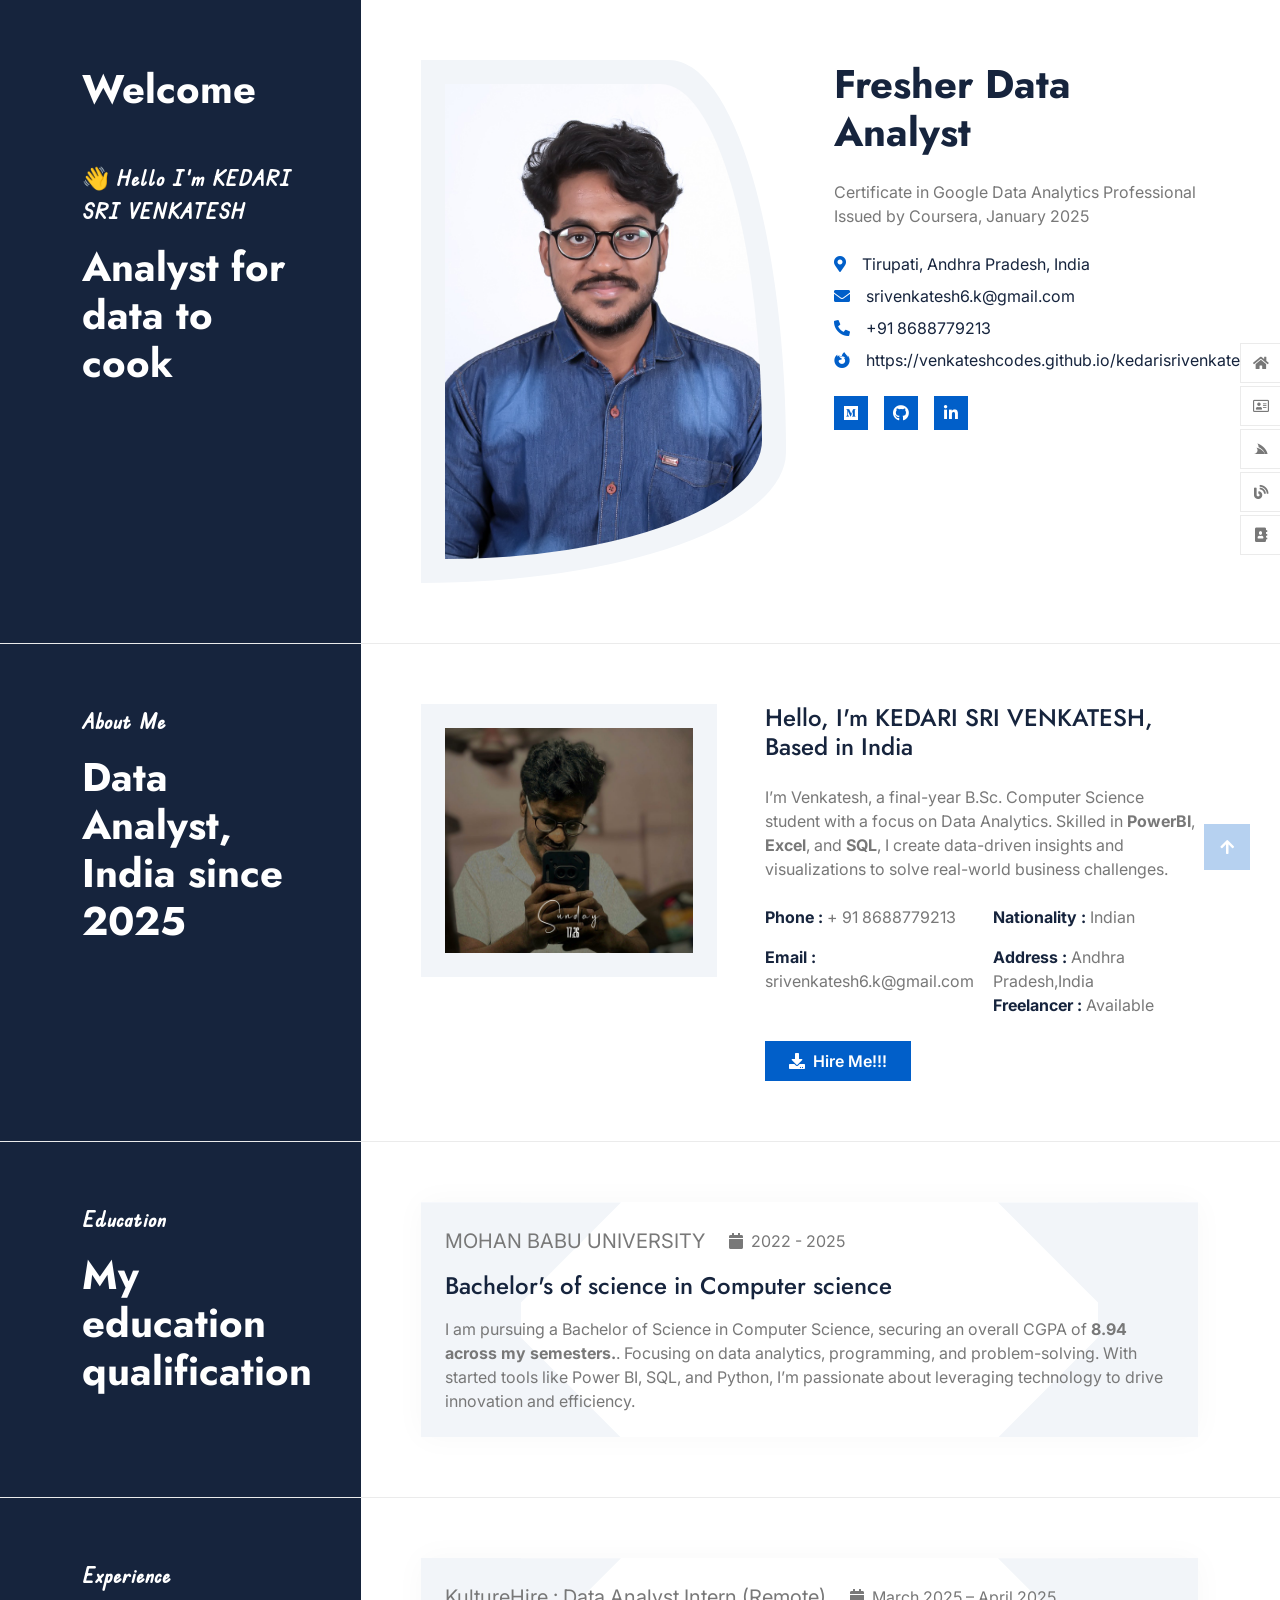
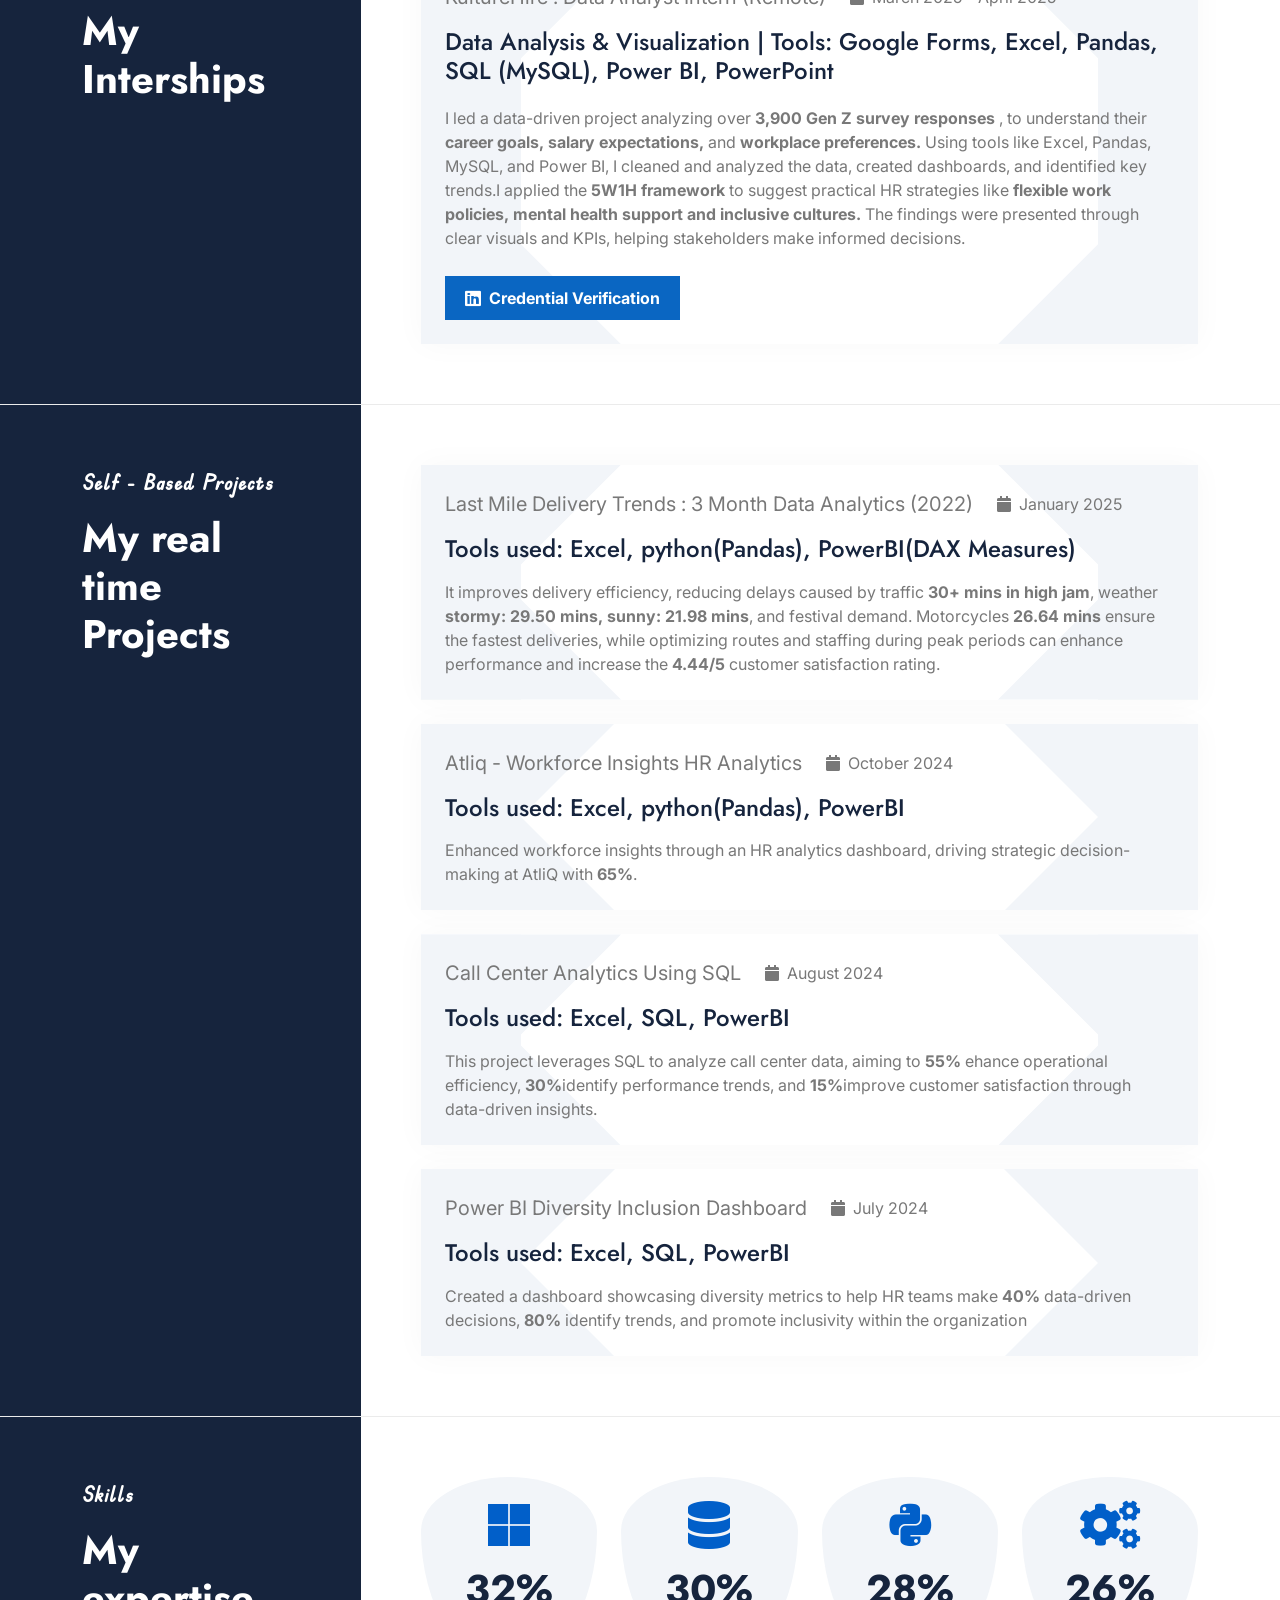
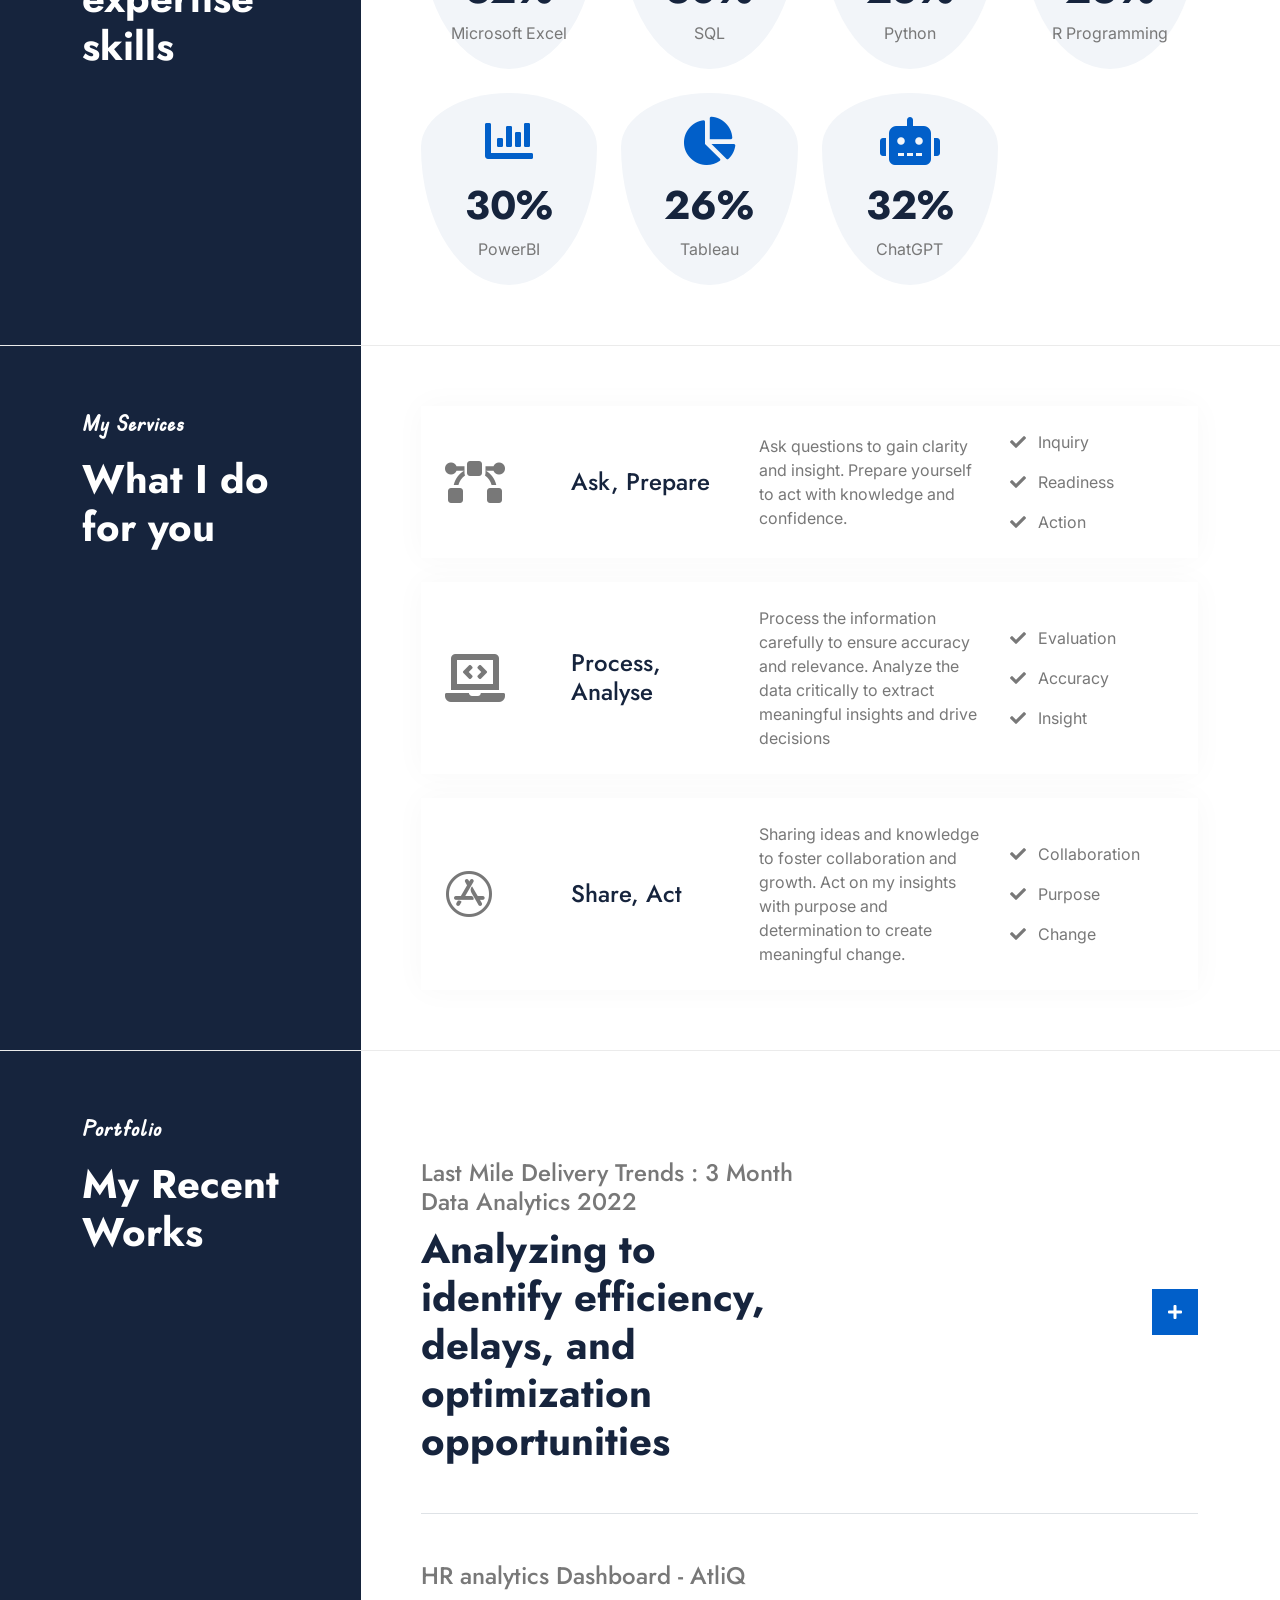
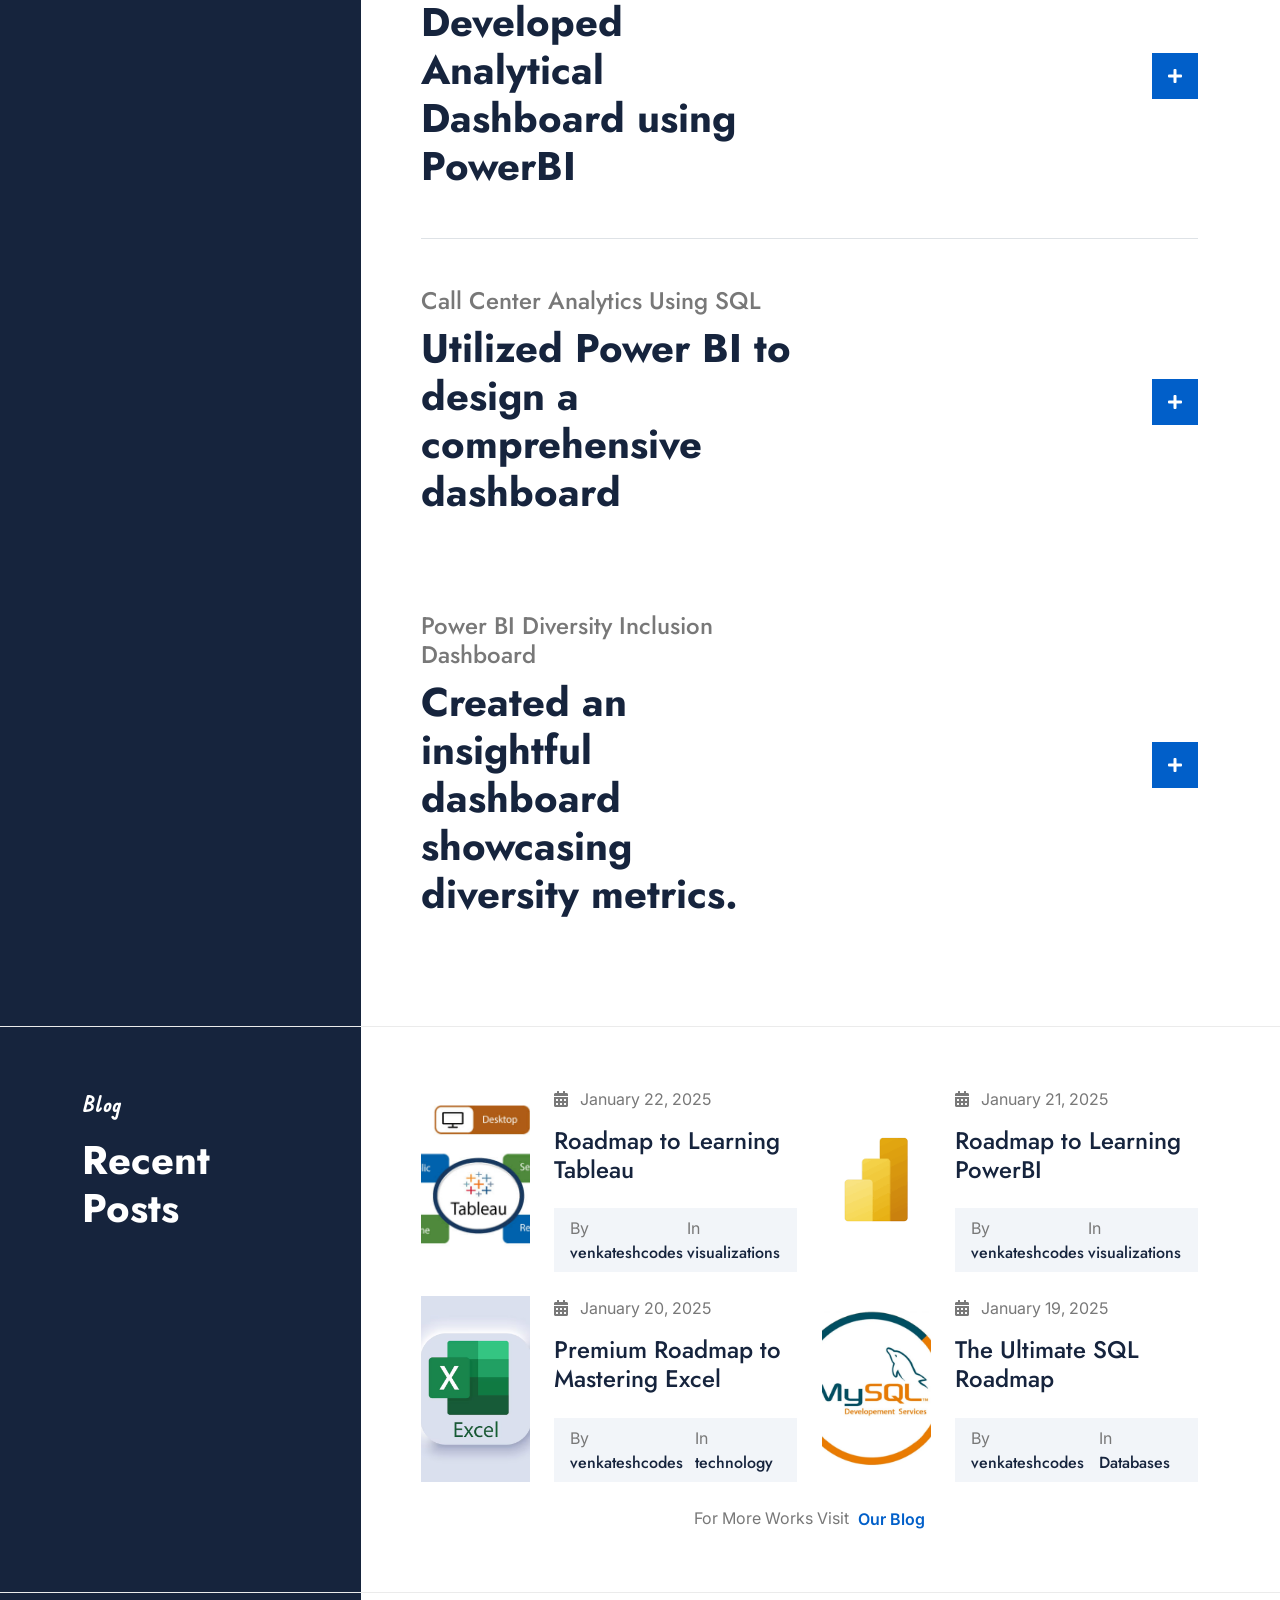
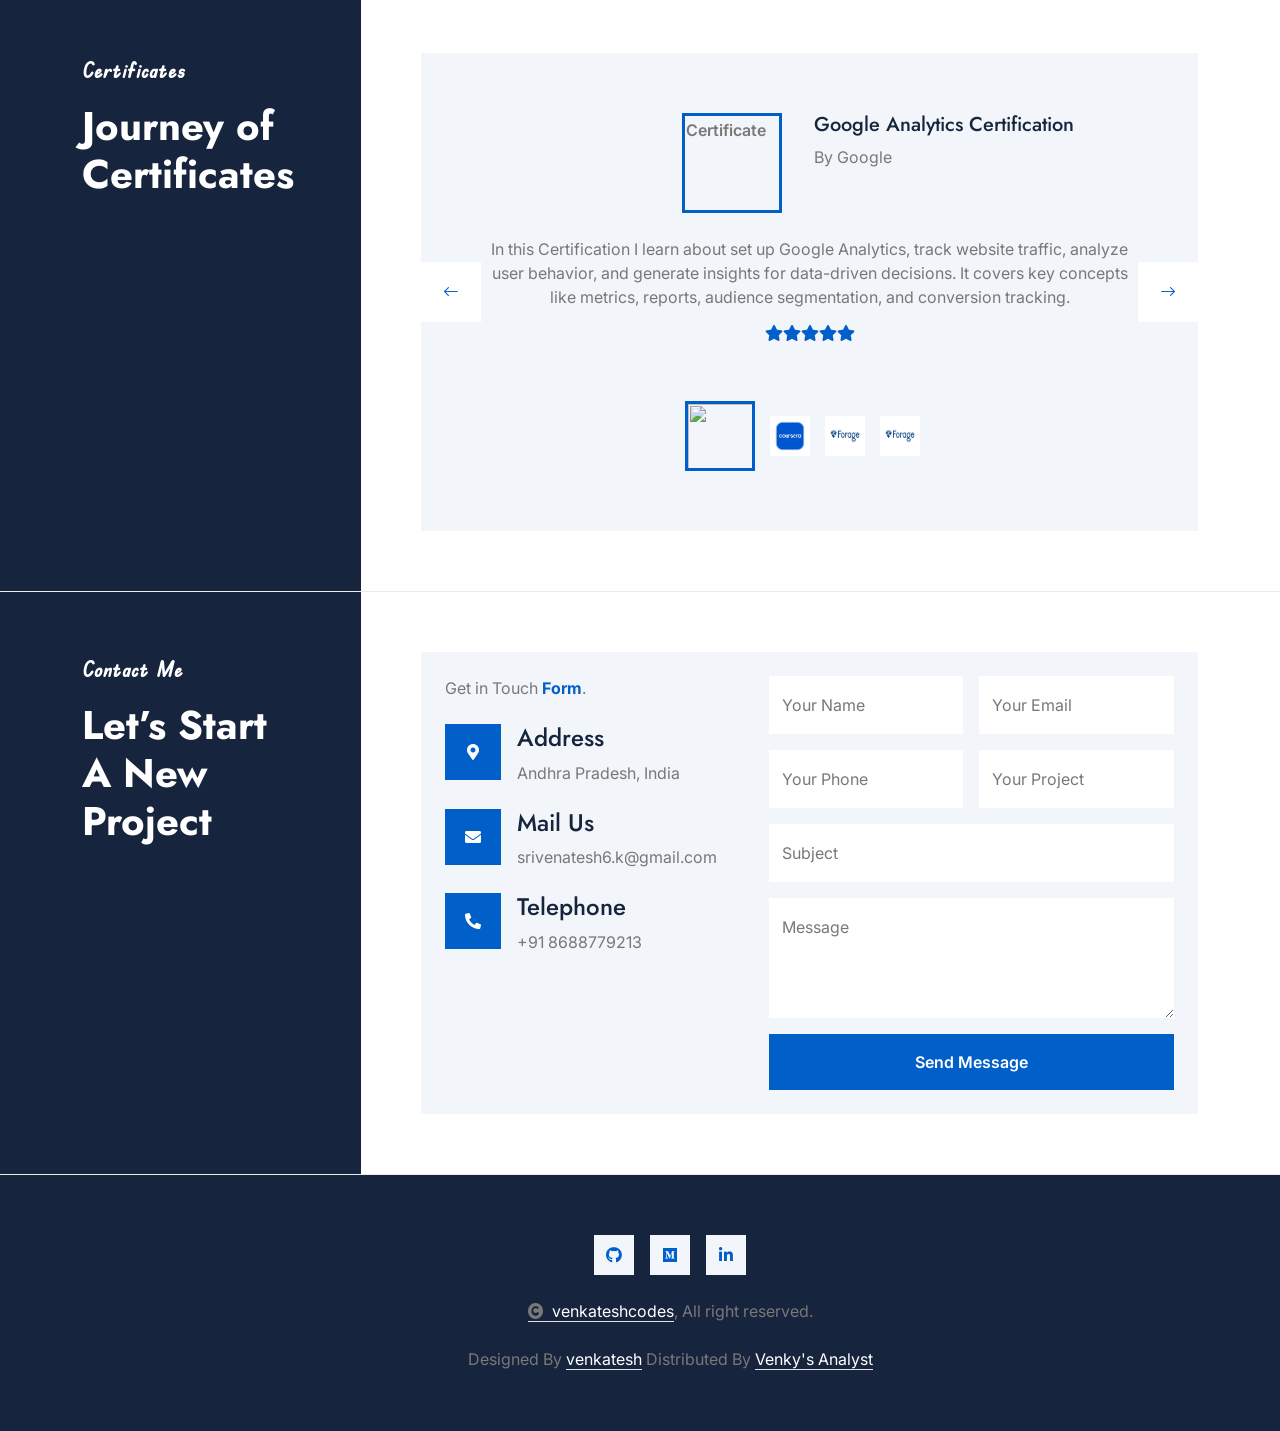
==== commit f37fd616: "Update index.html" ====
--- a/index.html
+++ b/index.html
@@ -1027,7 +1027,7 @@
 
 
         <!-- Back to Top -->
-        <a href="#" class="btn btn-primary btn-lg-square back-to-top"><i class="fa fa-arrow-up"></i></a>   
+        <a href="index.html" class="btn btn-primary btn-lg-square back-to-top"><i class="fa fa-arrow-up"></i></a>   
 
         
         <!-- JavaScript Libraries -->
@@ -1046,3 +1046,4 @@
     </body>
 
 </html>
+
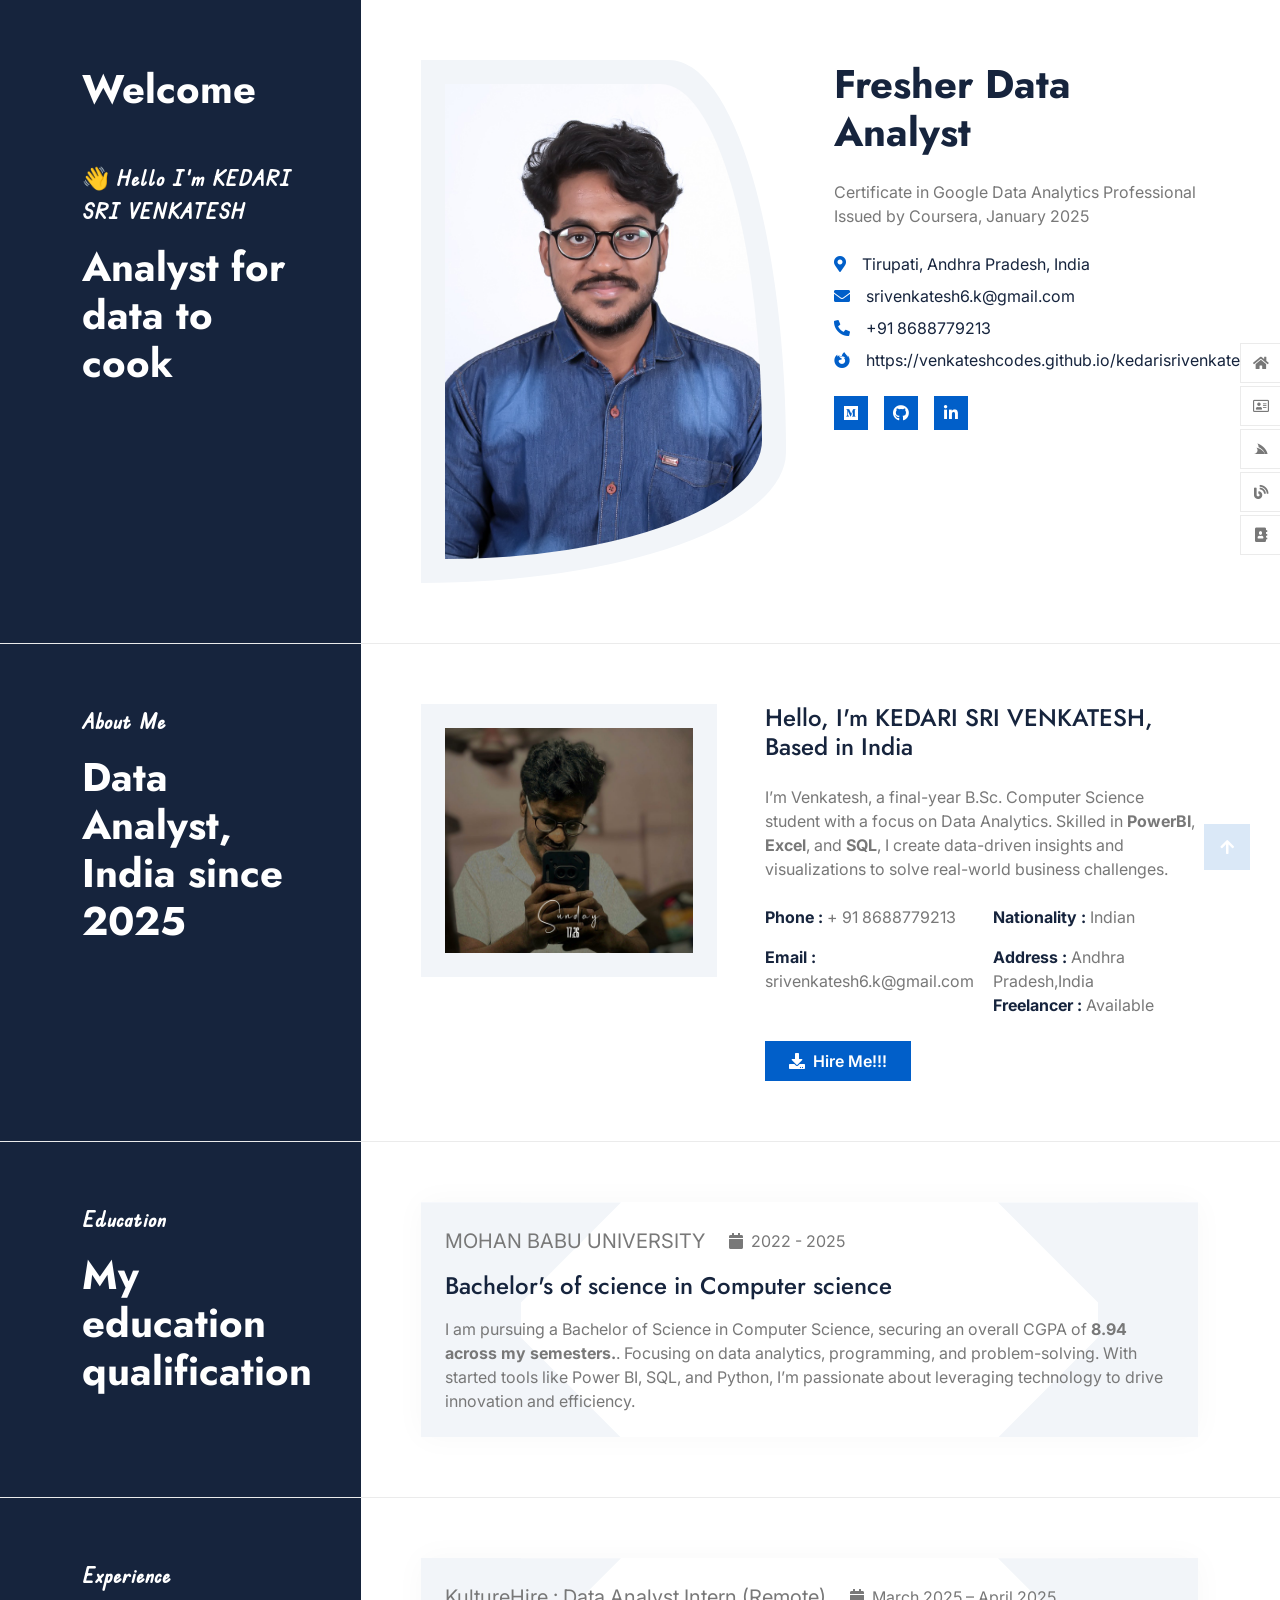
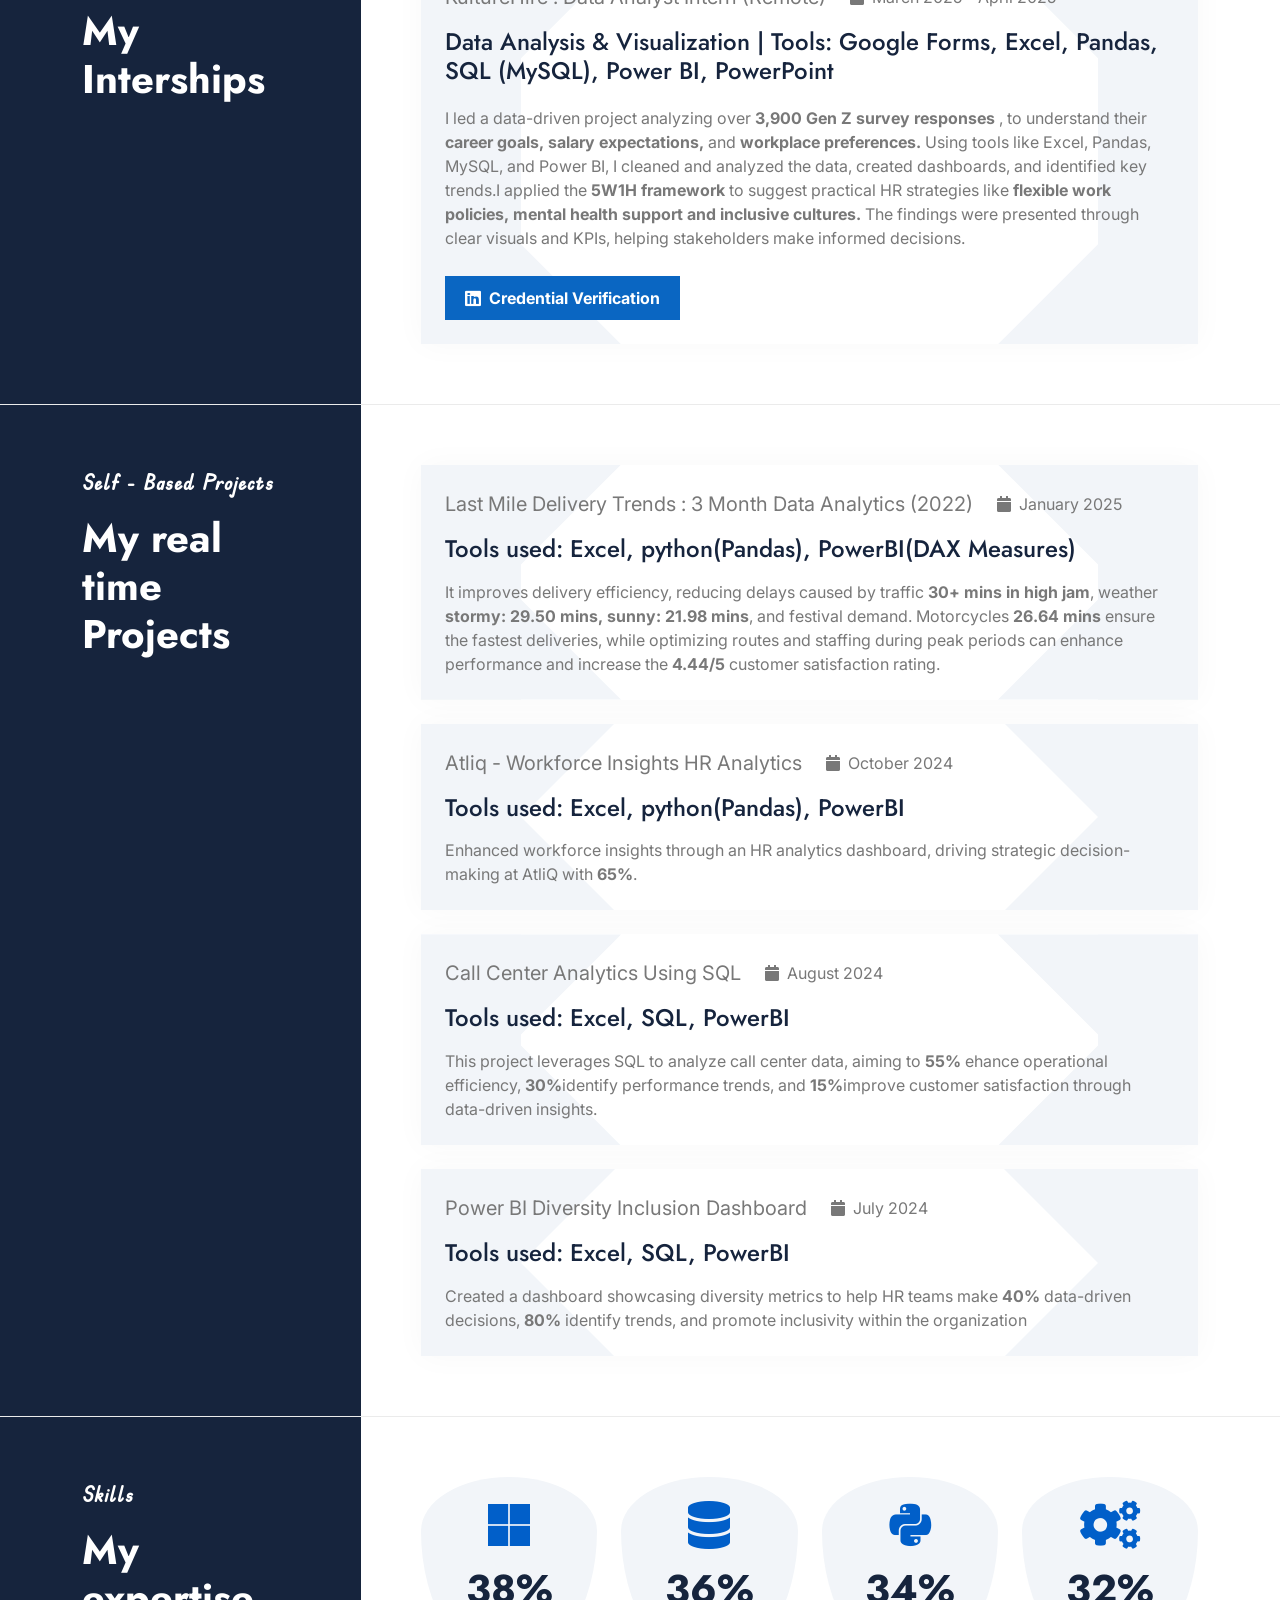
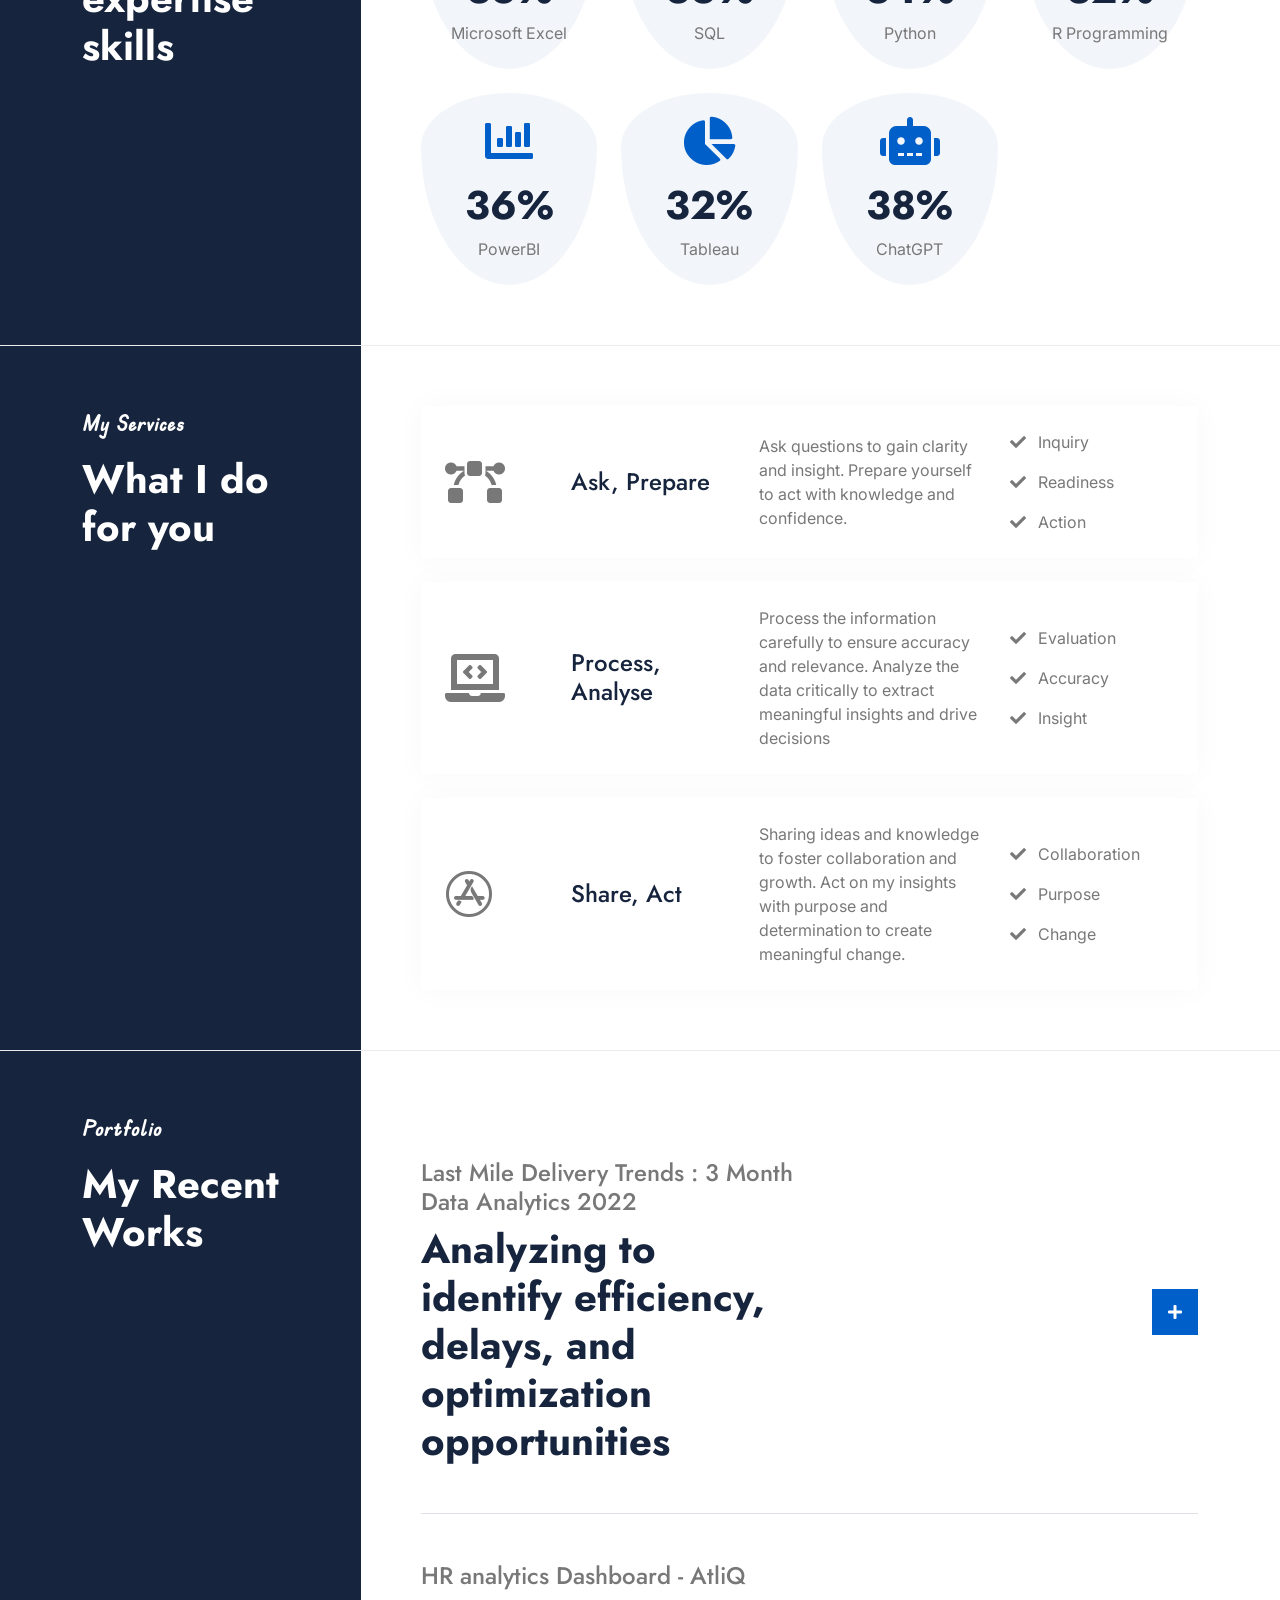
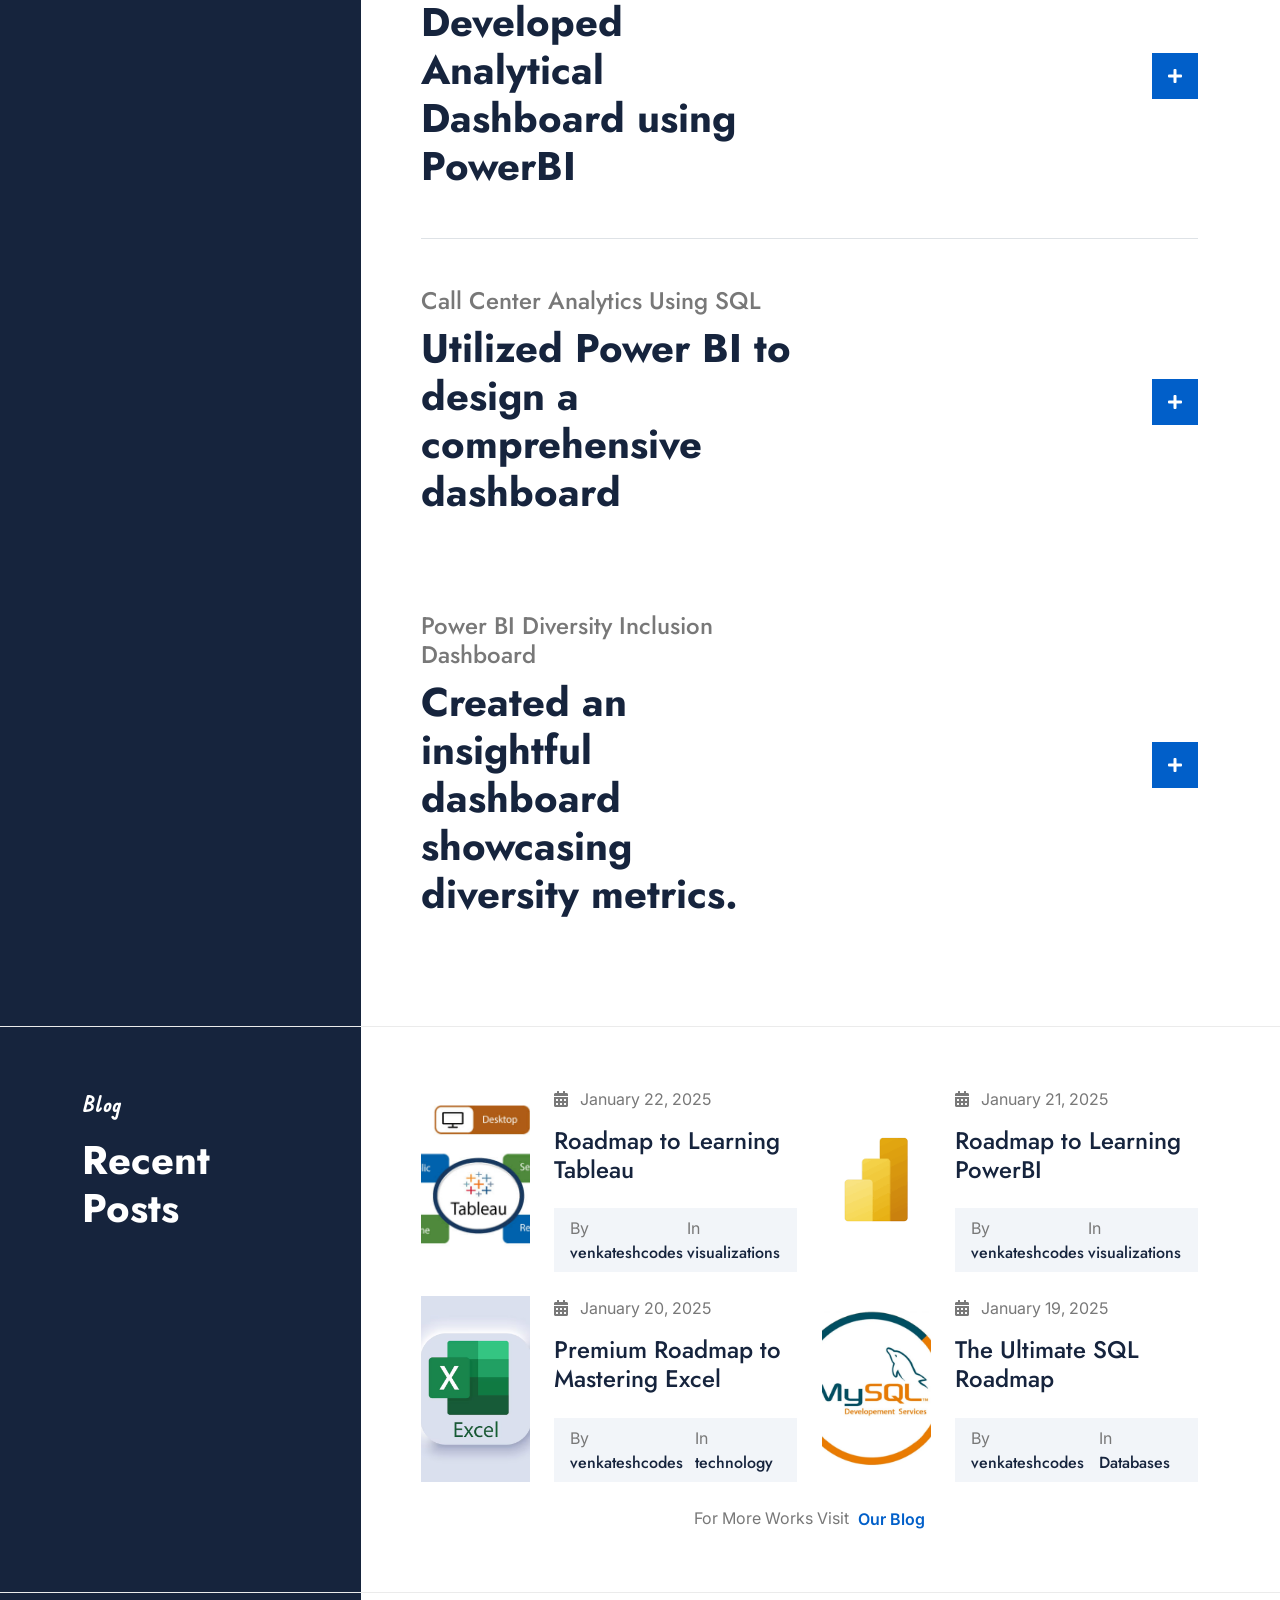
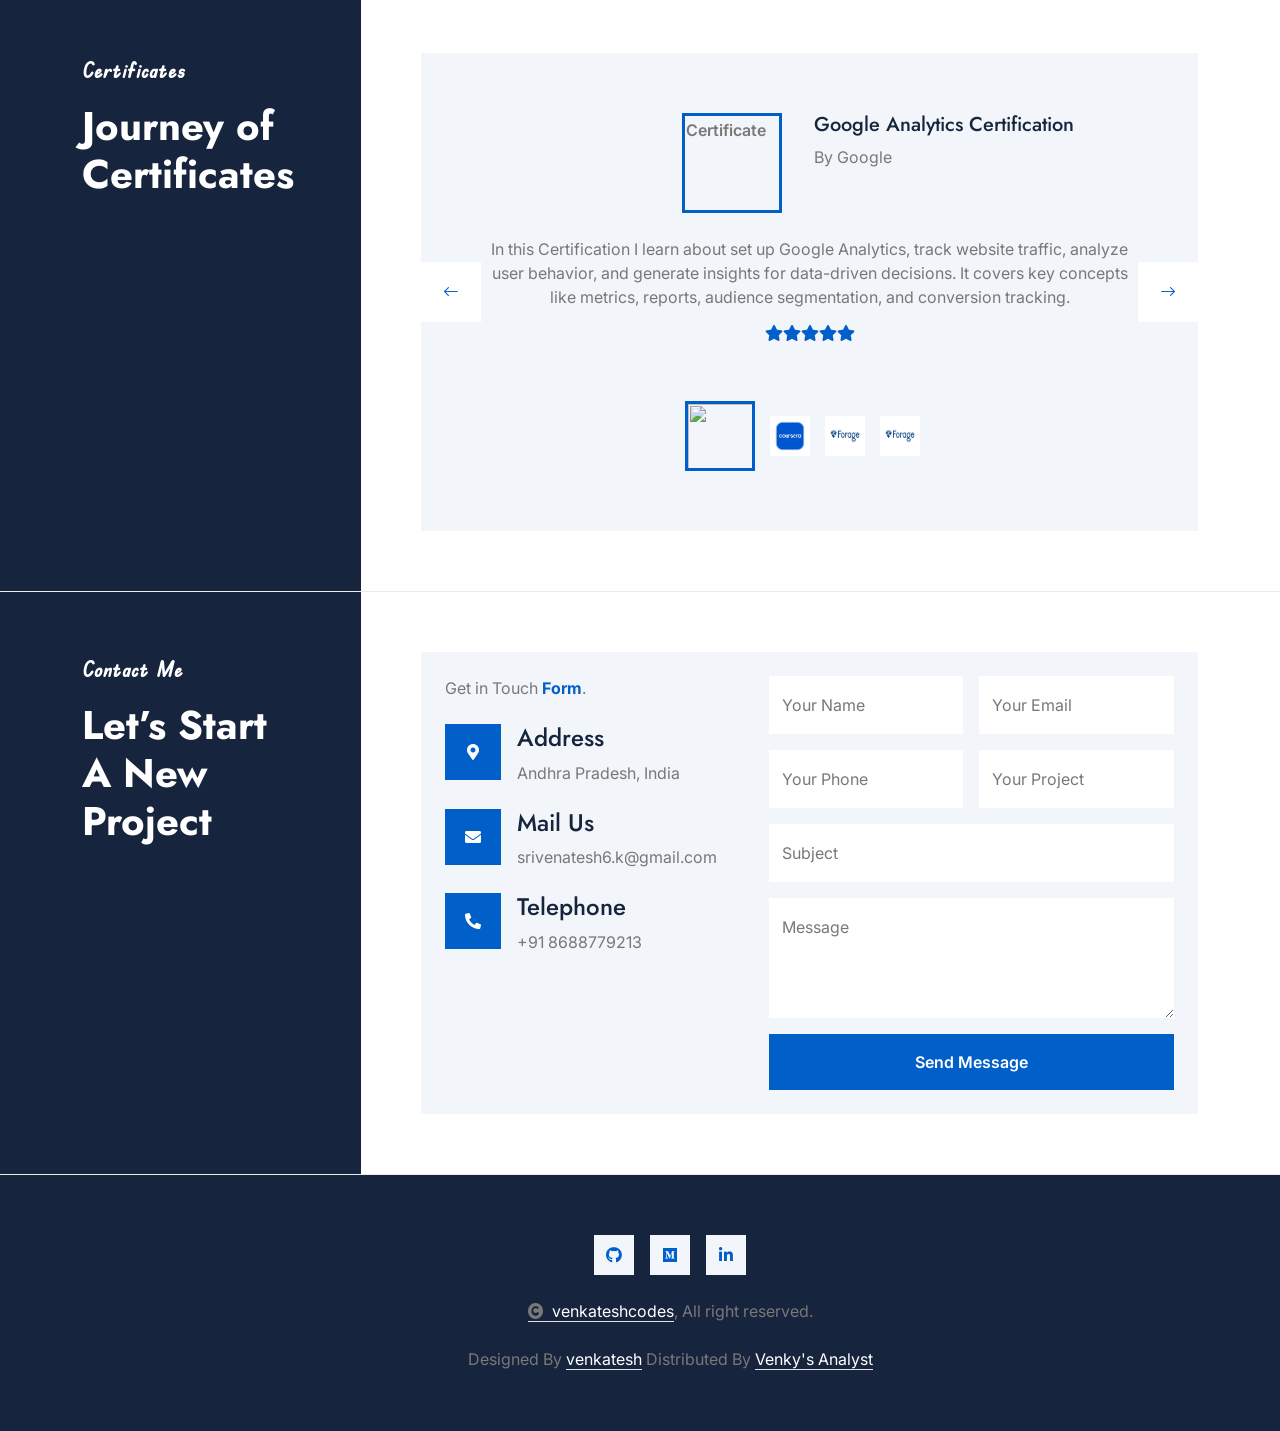
==== commit c5799a8f: "Update index.html" ====
--- a/index.html
+++ b/index.html
@@ -1046,4 +1046,3 @@
     </body>
 
 </html>
-
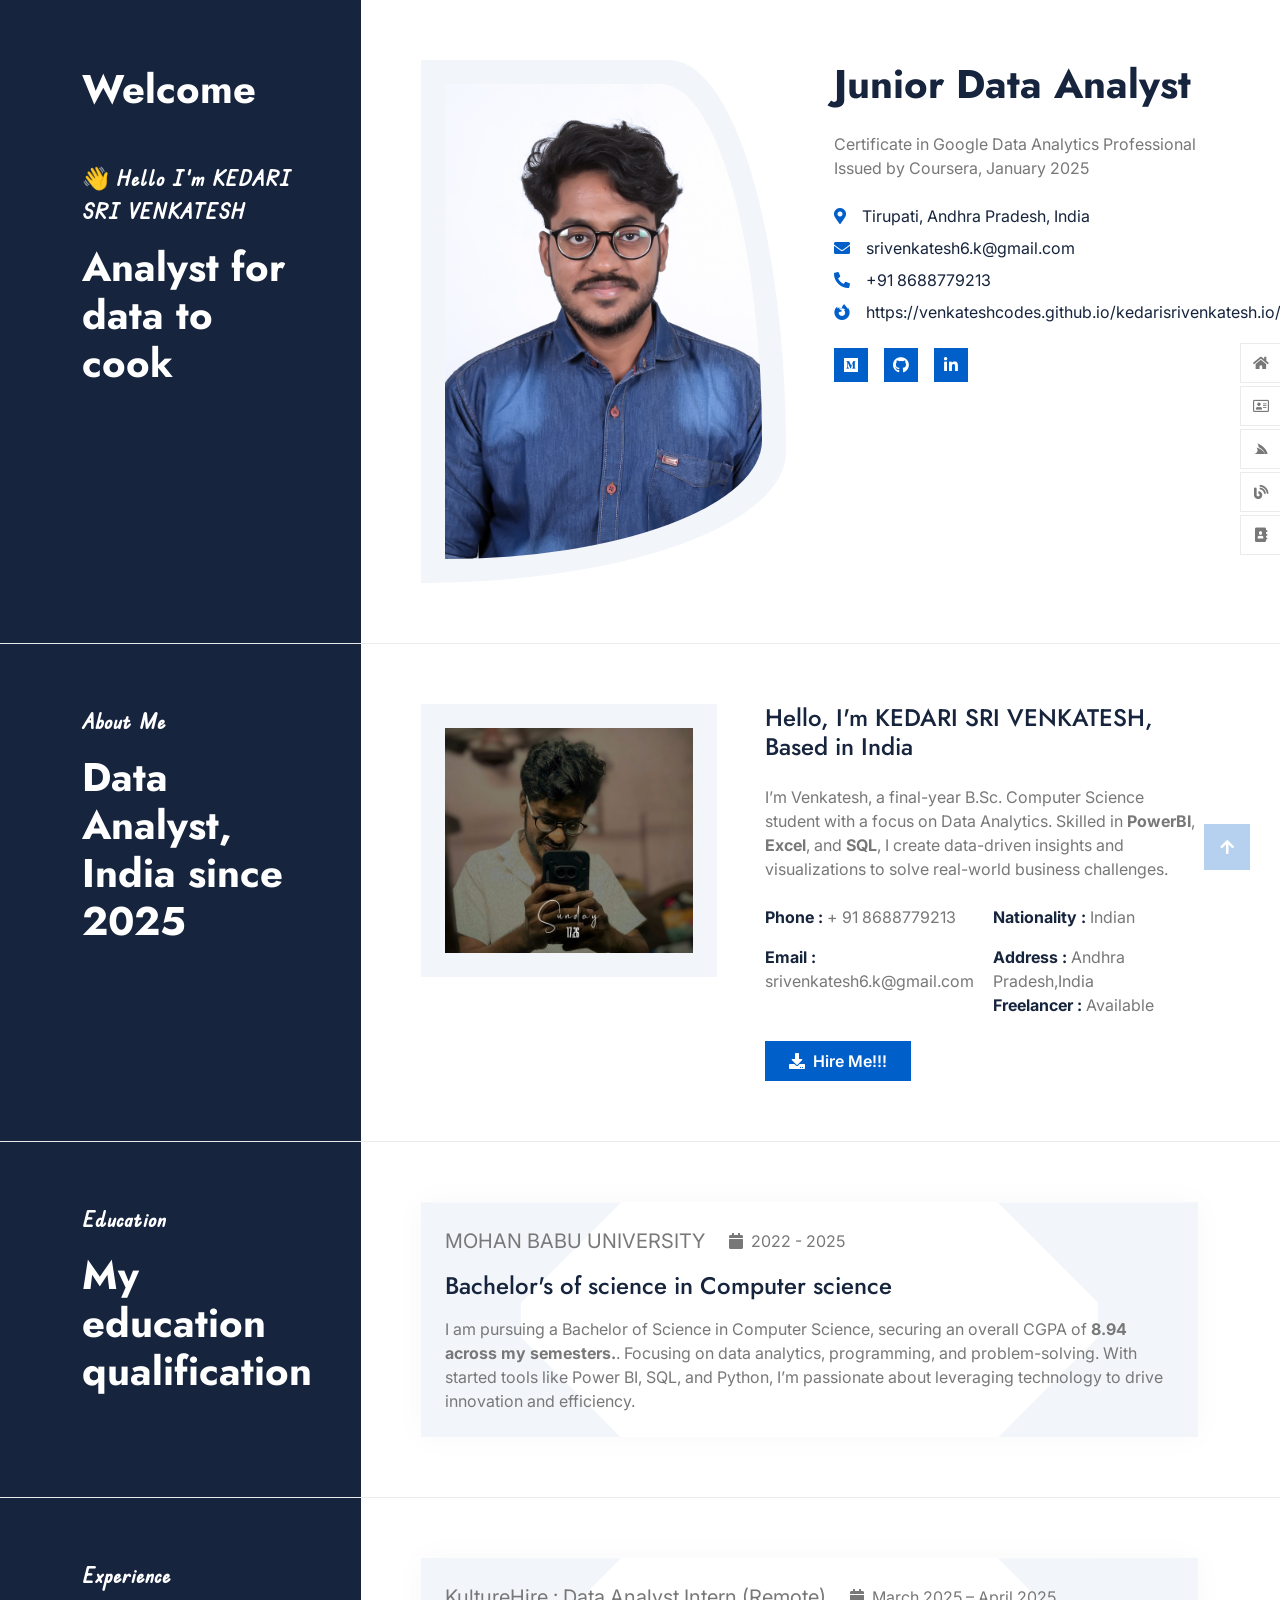
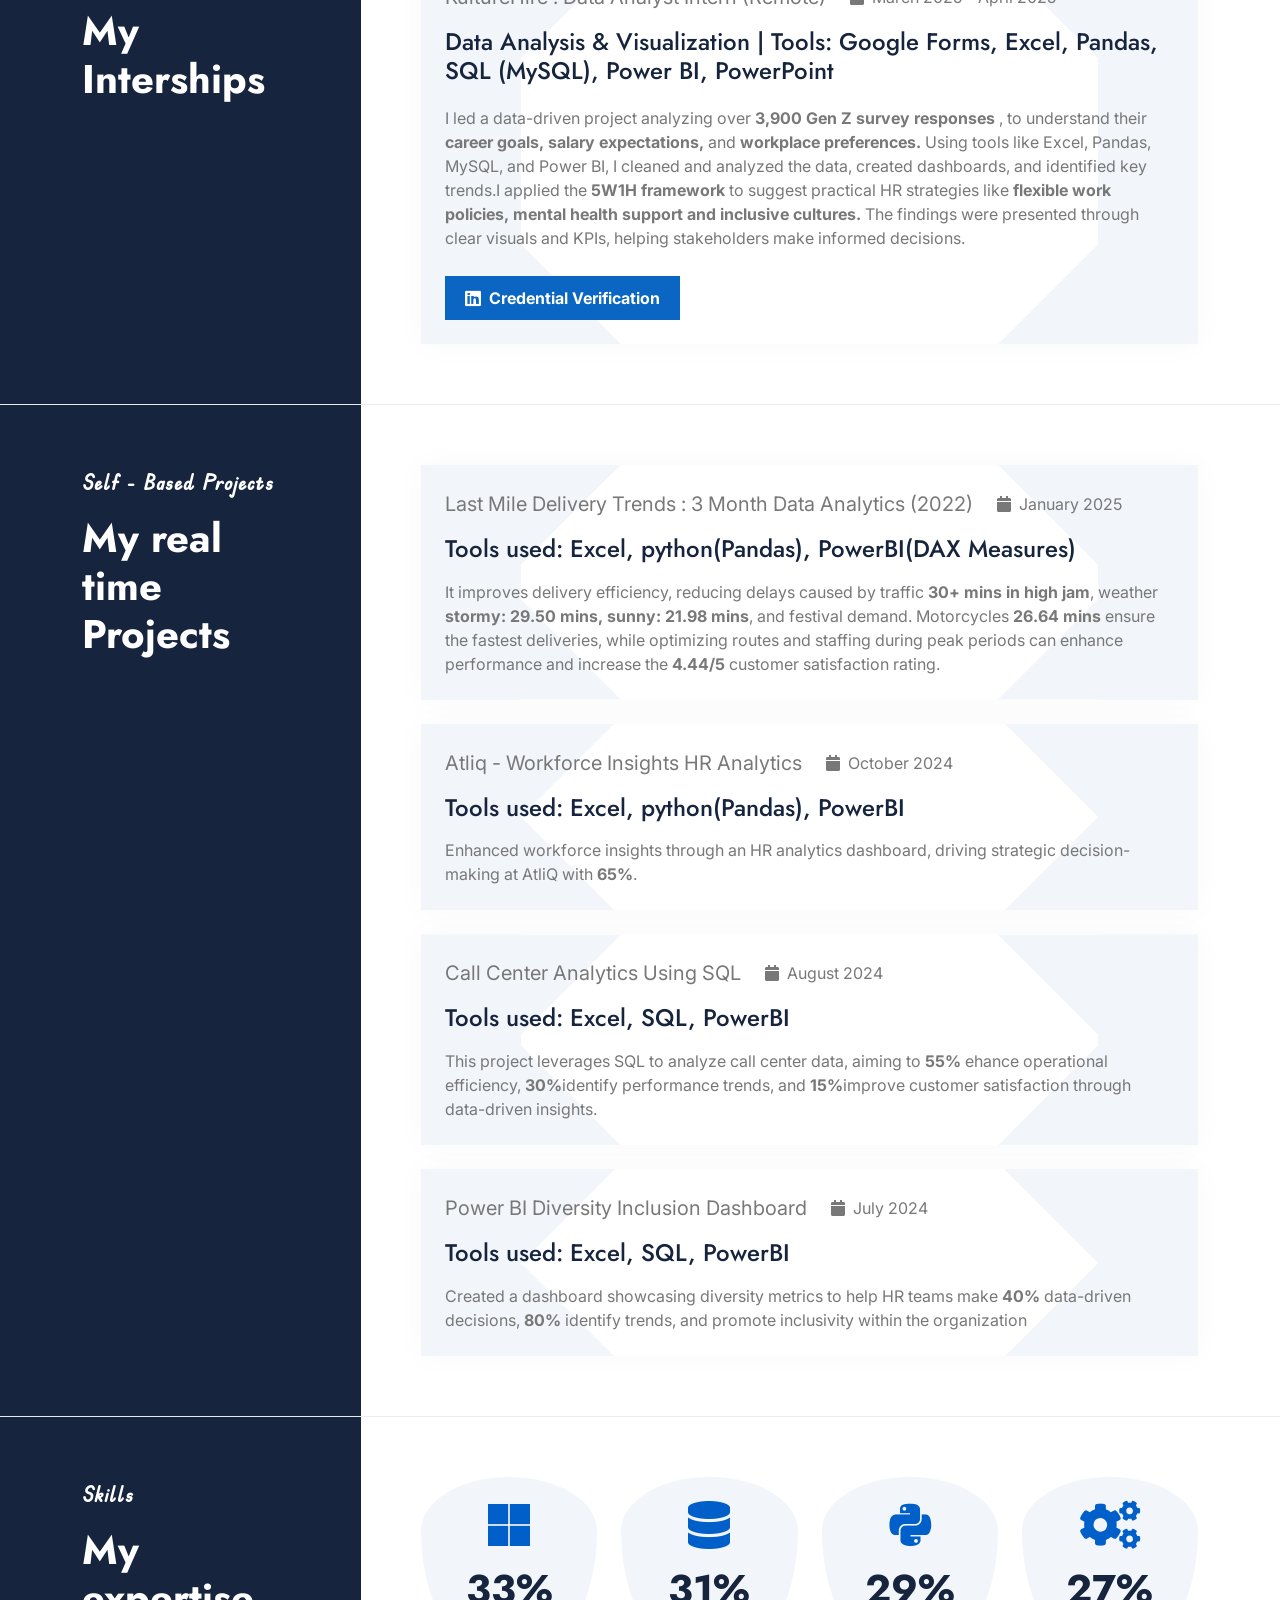
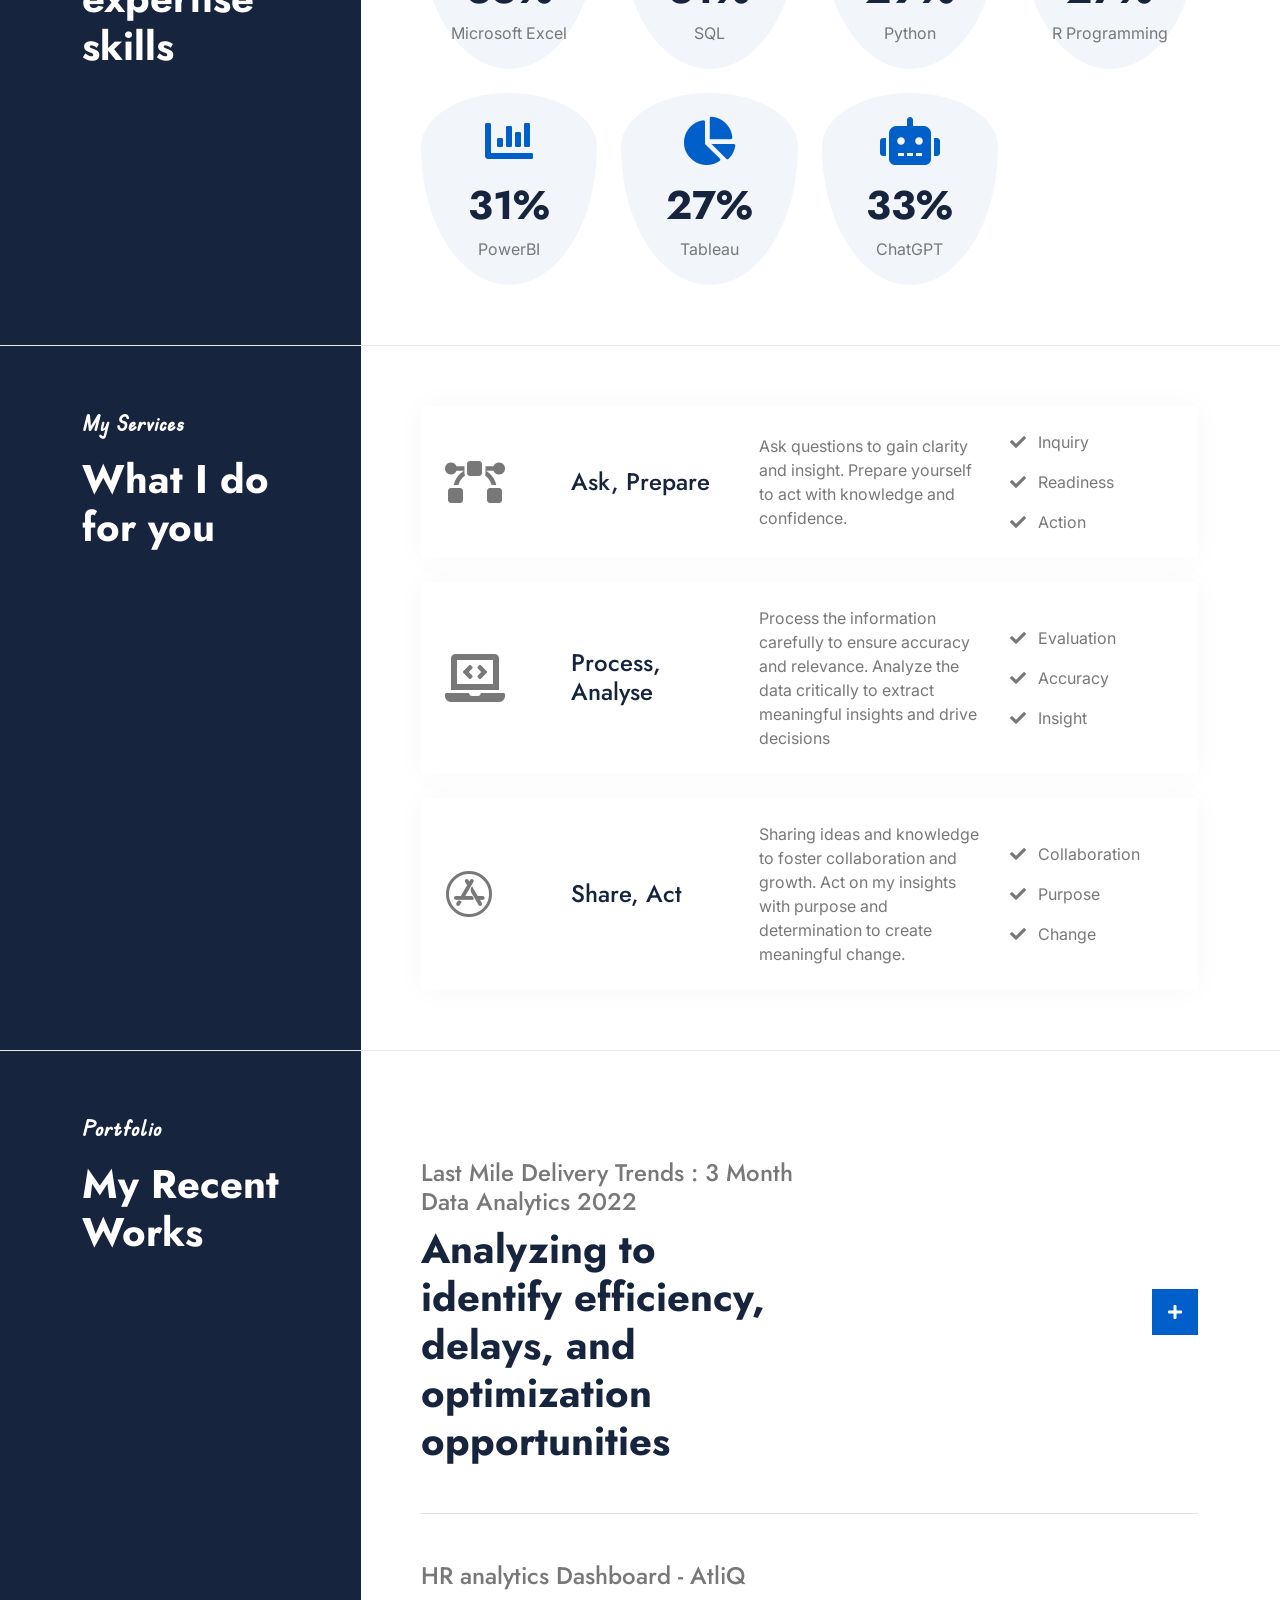
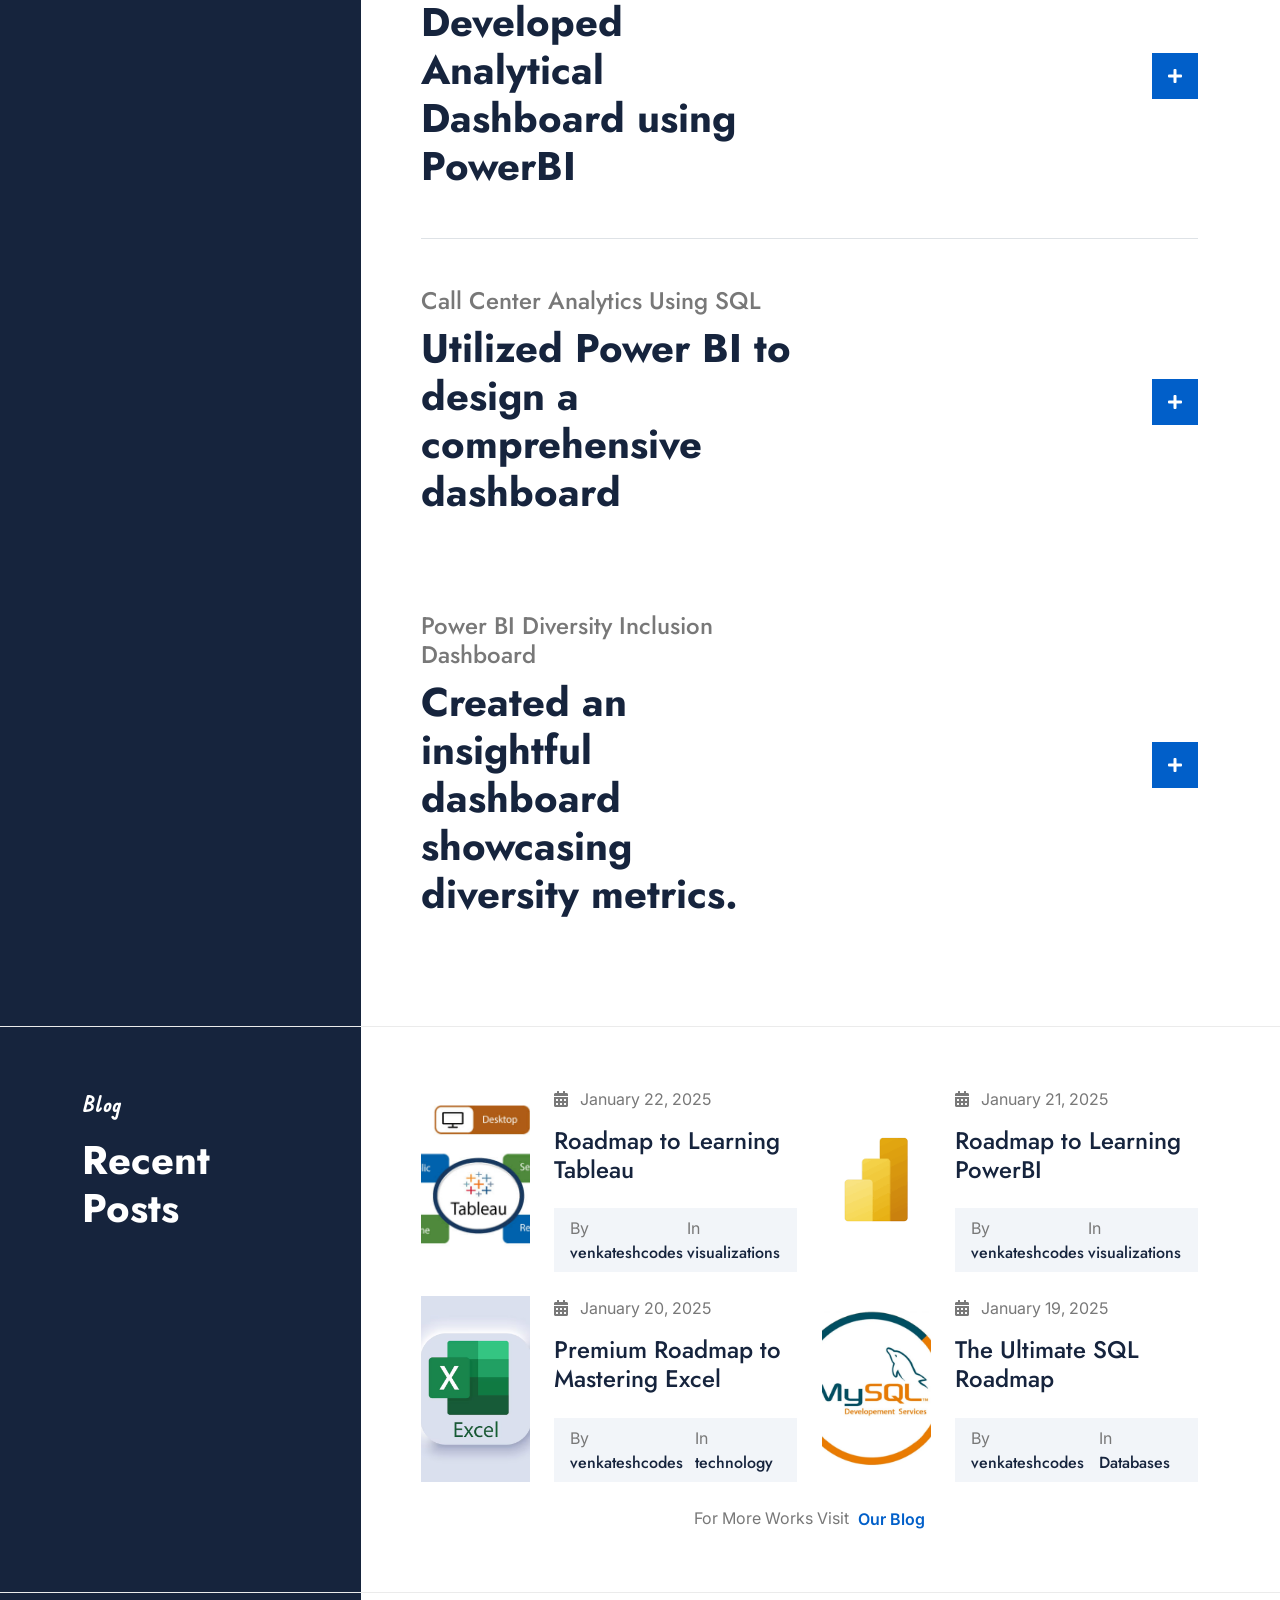
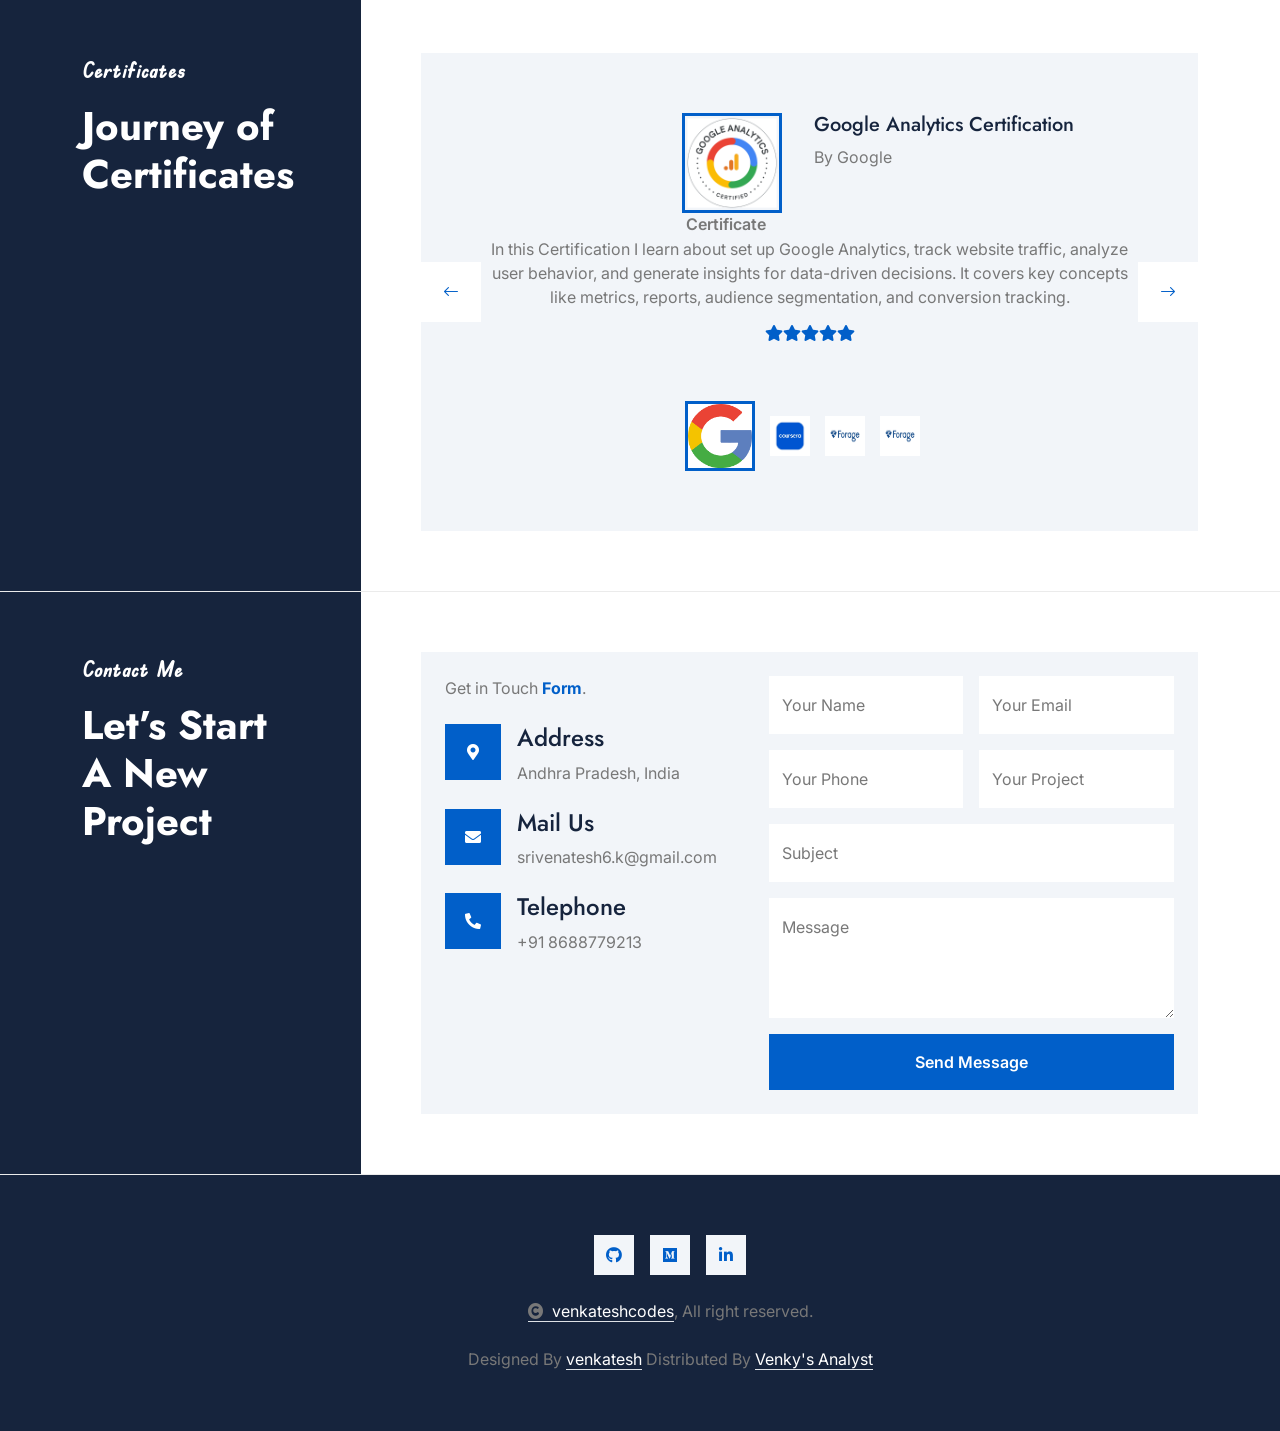
==== commit ea2e652b: "Update index.html" ====
--- a/index.html
+++ b/index.html
@@ -80,7 +80,7 @@
                                     </div>
                                 </div>
                                 <div class="col-xl-6 wow fadeInUp" data-wow-delay="0.3s">
-                                    <h1 class="display-6 mb-4">Fresher Data Analyst</h1>
+                                    <h1 class="display-6 mb-4">Junior Data Analyst</h1>
                                     <p class="mb-4"> Certificate in Google Data Analytics Professional Issued by Coursera, January 2025
                                     </p>
                                     <div class="d-flex align-items-center mb-2">
@@ -1043,6 +1043,7 @@
 
         <!-- Template Javascript -->
         <script src="js/main.js"></script>
+        <div class="cursor-glow"></div>
+        
     </body>
-
 </html>
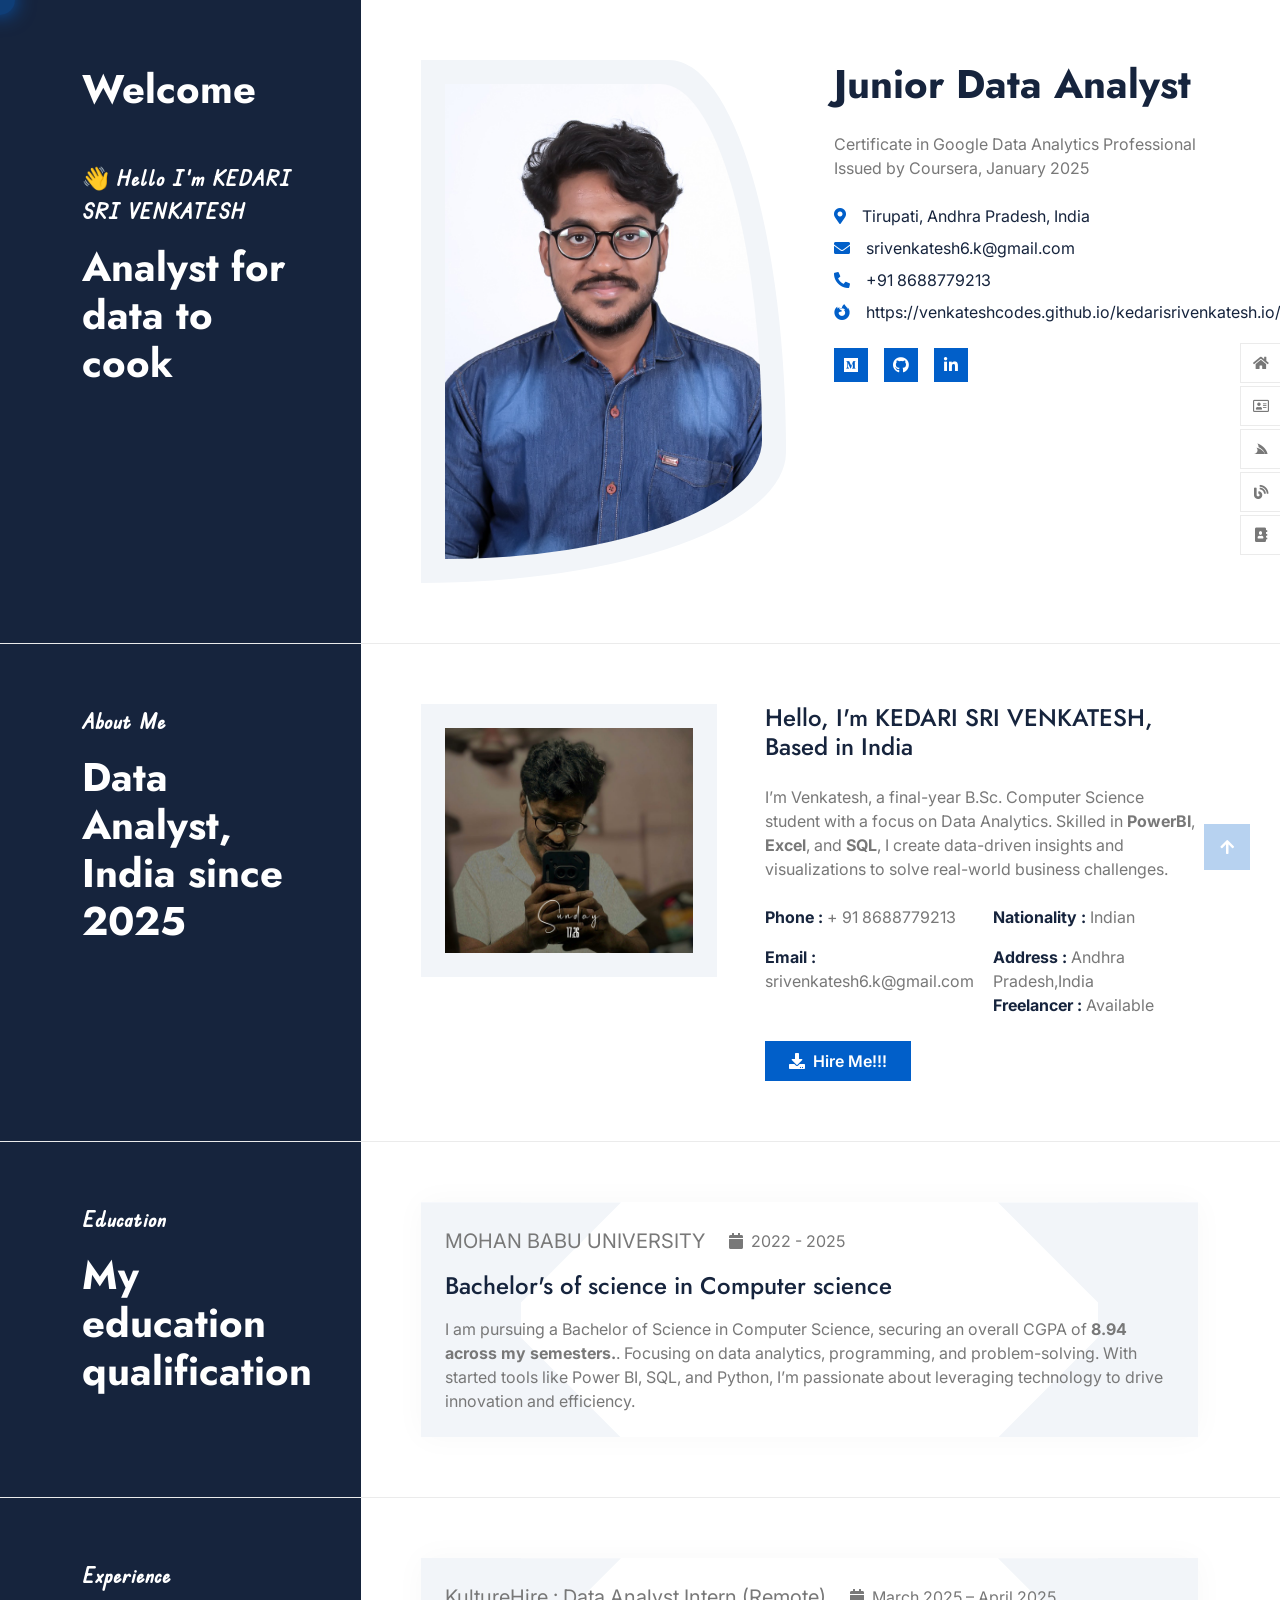
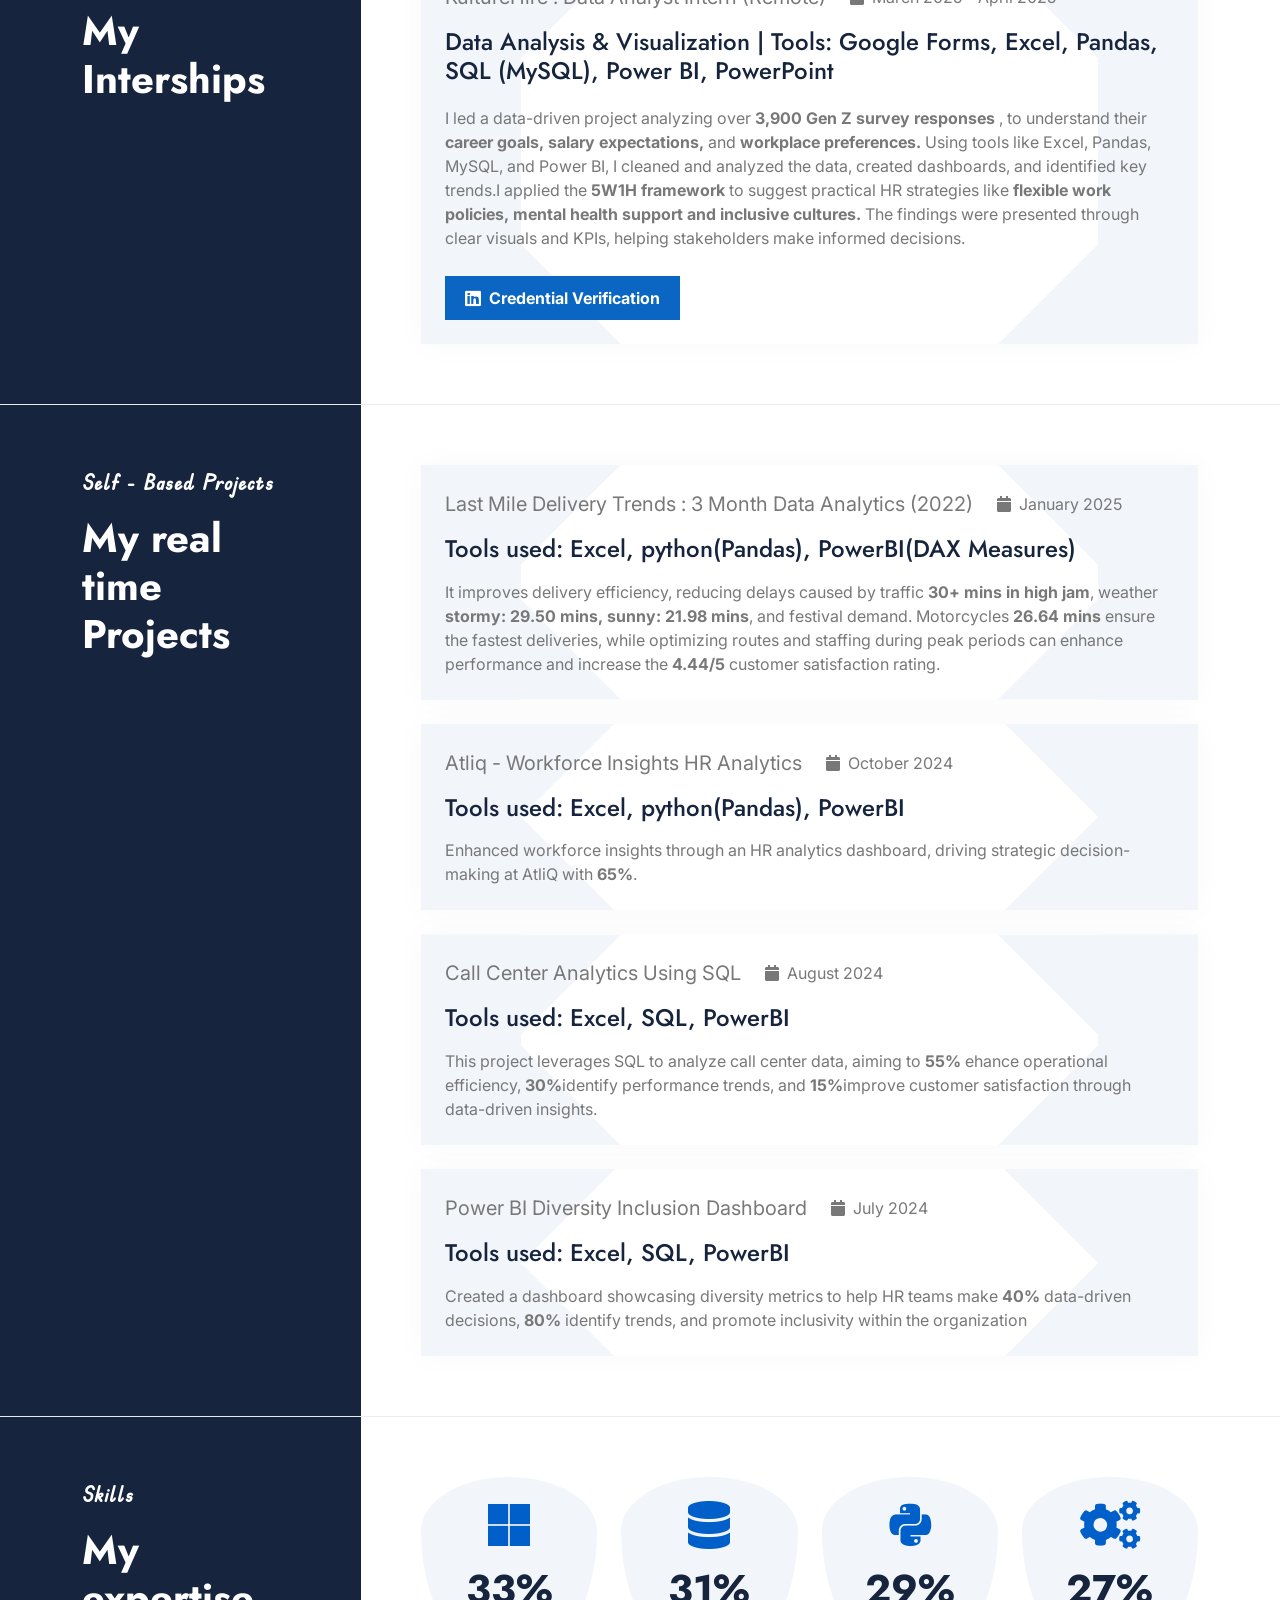
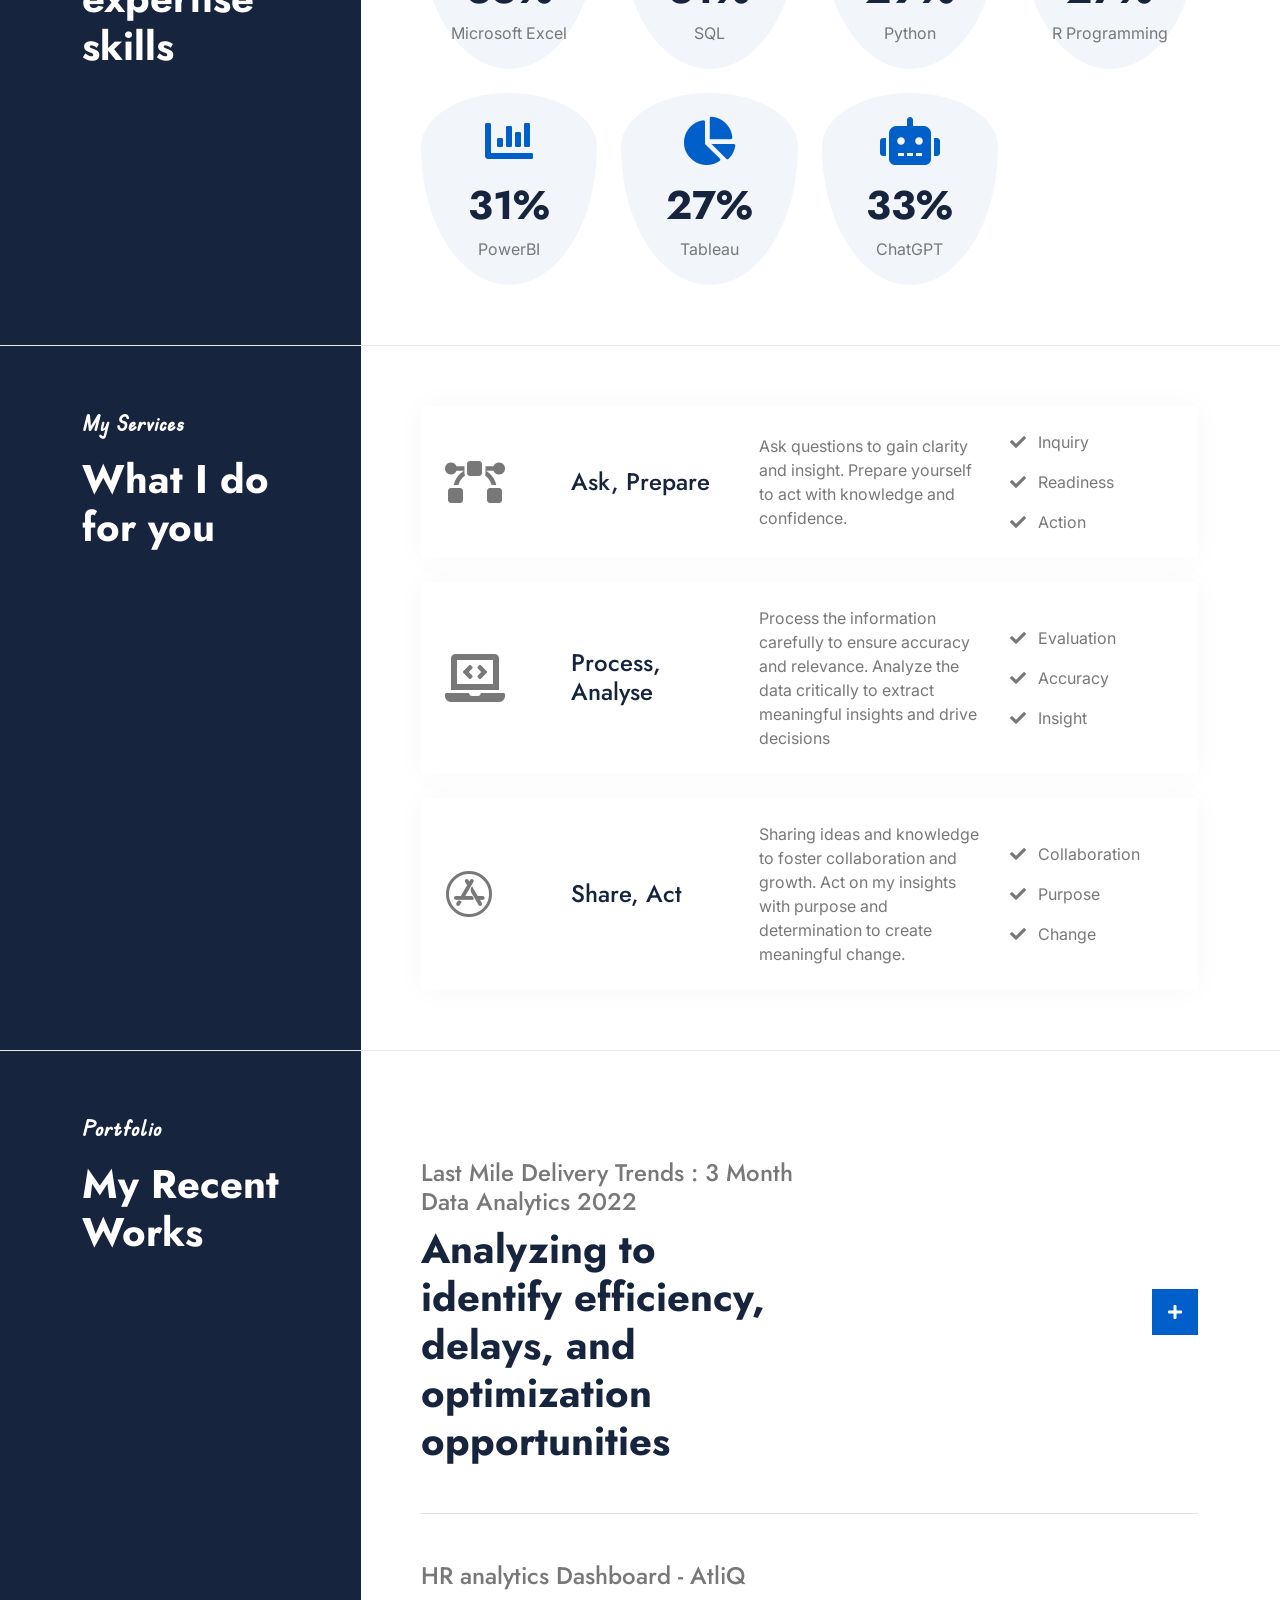
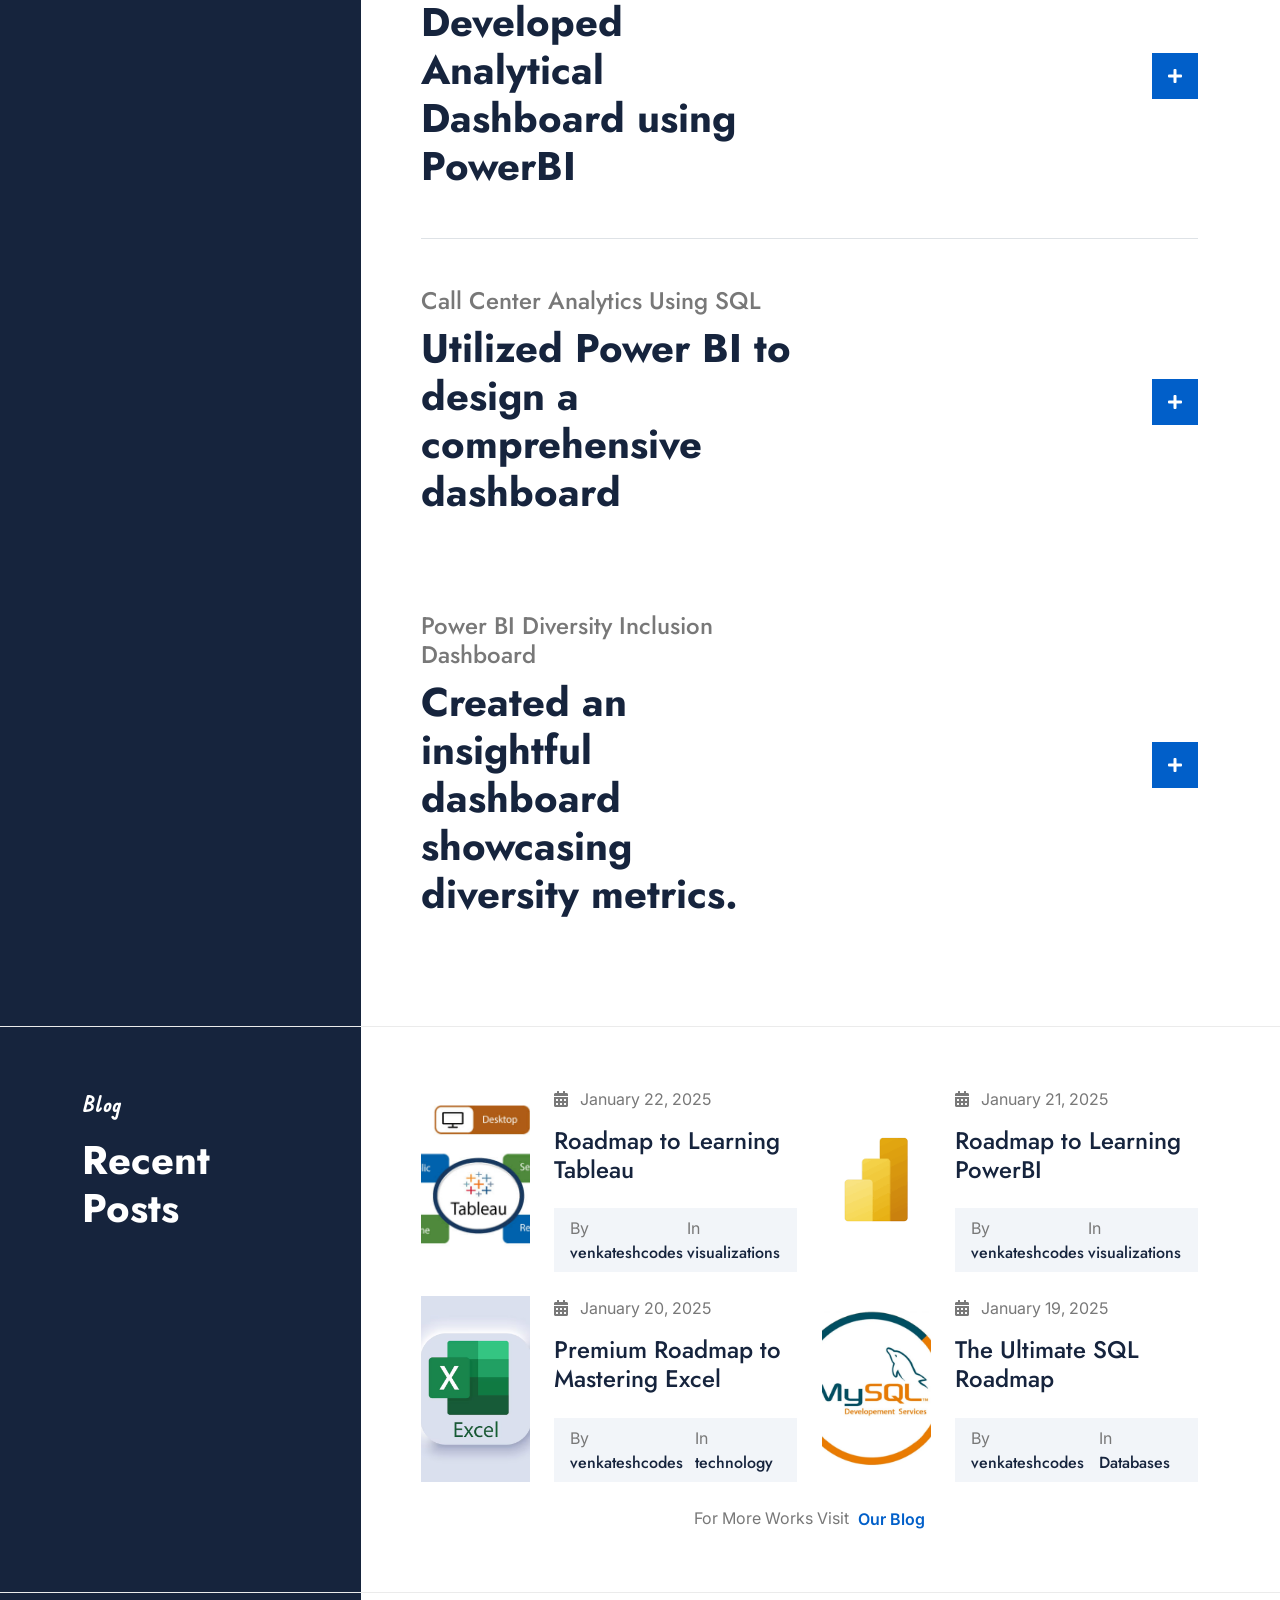
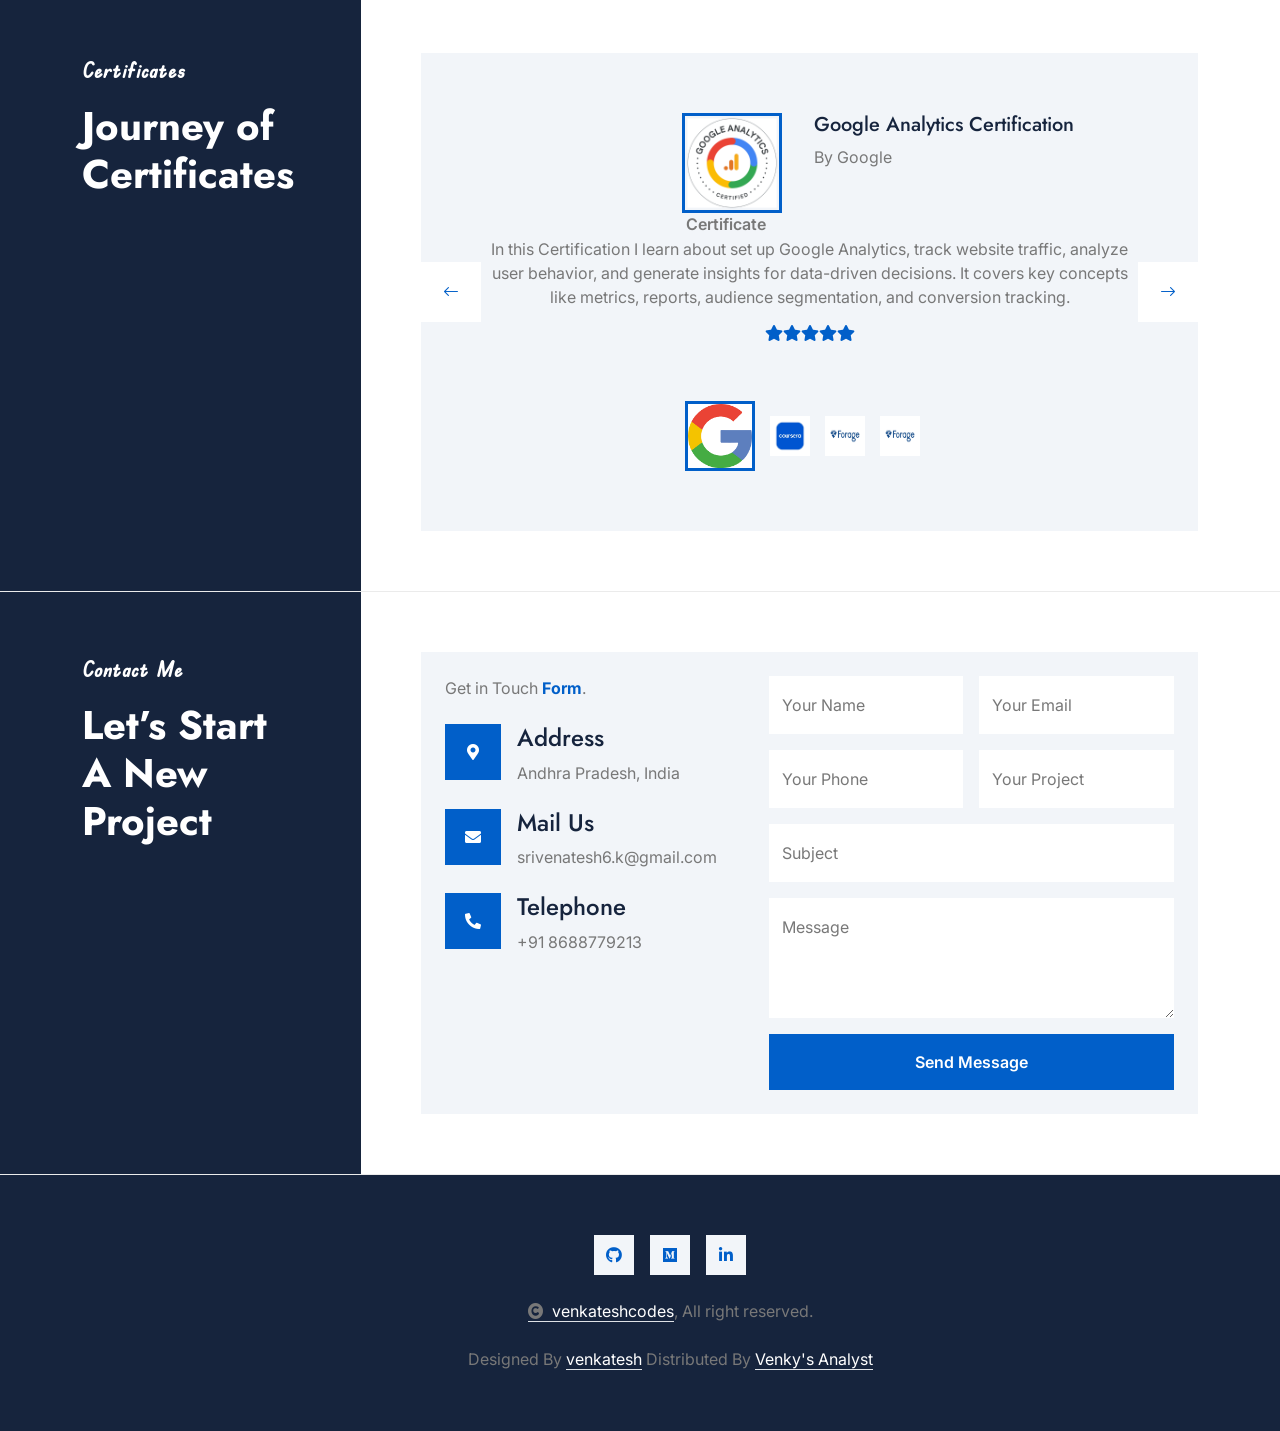
==== commit c316dafc: "Update index.html" ====
--- a/index.html
+++ b/index.html
@@ -29,6 +29,7 @@
 
         <!-- Template Stylesheet -->
         <link href="css/style.css" rel="stylesheet">
+        <link href="css/mascot-style.css" rel="stylesheet">
     </head>
 
     <body>
@@ -158,7 +159,7 @@
                                             <p class="mb-0"><strong class="fw-bold text-dark">Freelancer :</strong> Available</p>
                                         </div>
                                     </div>
-                                    <a href="https://drive.google.com/file/d/1LoOJXhDQ-Tk_eKo148_1AzN6Uvz5zgQD/view?usp=drive_link" class="btn btn-primary py-2 px-4"> <i class="fas fa-download me-2"></i>Hire Me!!!</a>
+                                    <a href="https://drive.google.com/file/d/1n0kMscKAbXRYLUIgolITfE_REPyicwmr/view?usp=sharing" class="btn btn-primary py-2 px-4"> <i class="fas fa-download me-2"></i>Hire Me!!!</a>
                                 </div>
                             </div>
                         </div>
@@ -1043,6 +1044,7 @@
 
         <!-- Template Javascript -->
         <script src="js/main.js"></script>
+        <script src="js/mascot.js" defer></script>
         <div class="cursor-glow"></div>
         
     </body>
--- a/css/style.css
+++ b/css/style.css
@@ -538,3 +538,23 @@
     }
 }
 /*** footer End ***/
+
+/*** Custom Cursor Glow ***/
+body {
+    cursor: none; /* Hide the default cursor */
+}
+
+.cursor-glow {
+    position: fixed;
+    top: 0;
+    left: 0;
+    width: 30px;
+    height: 30px;
+    background: rgba(0, 123, 255, 0.3); /* Soft blue glow, adjust color as needed */
+    border-radius: 50%;
+    pointer-events: none;
+    transform: translate(-50%, -50%);
+    box-shadow: 0 0 20px rgba(0, 123, 255, 0.6);
+    transition: transform 0.15s ease-out;
+    z-index: 99999;
+}
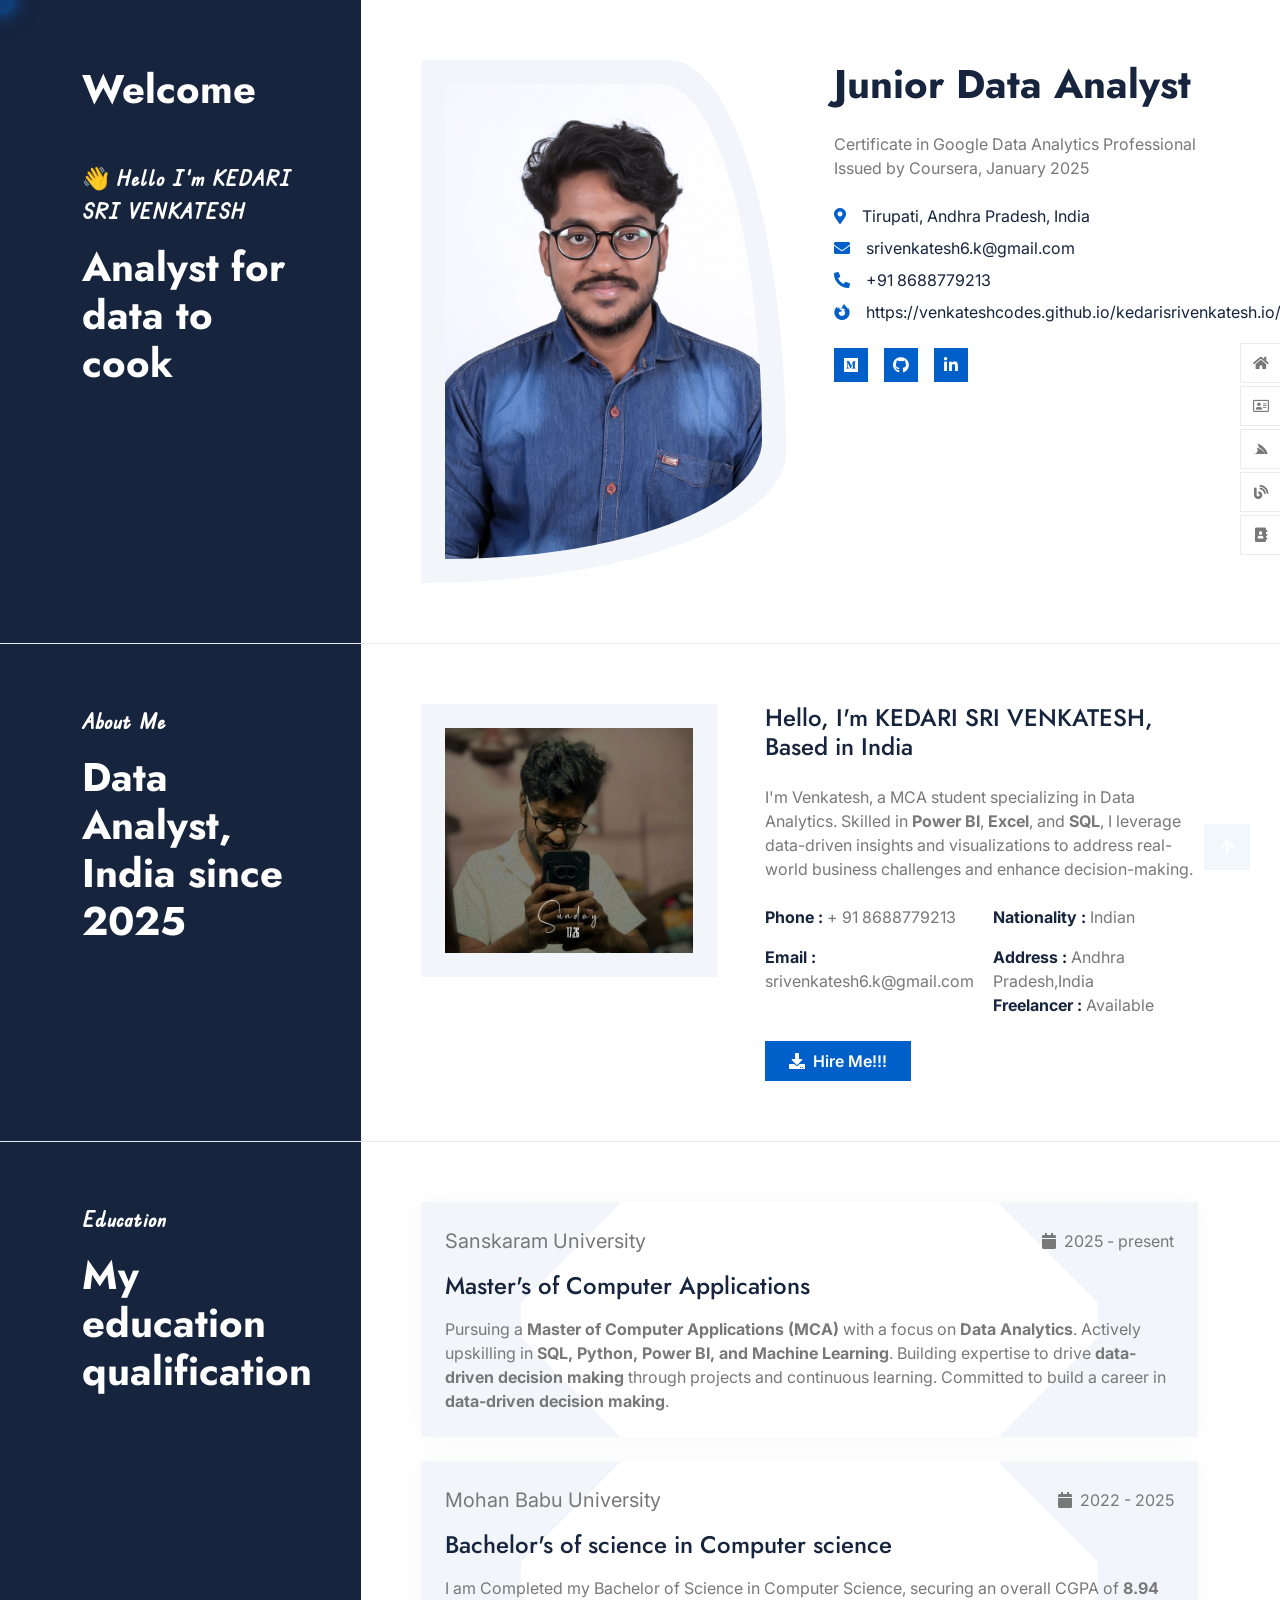
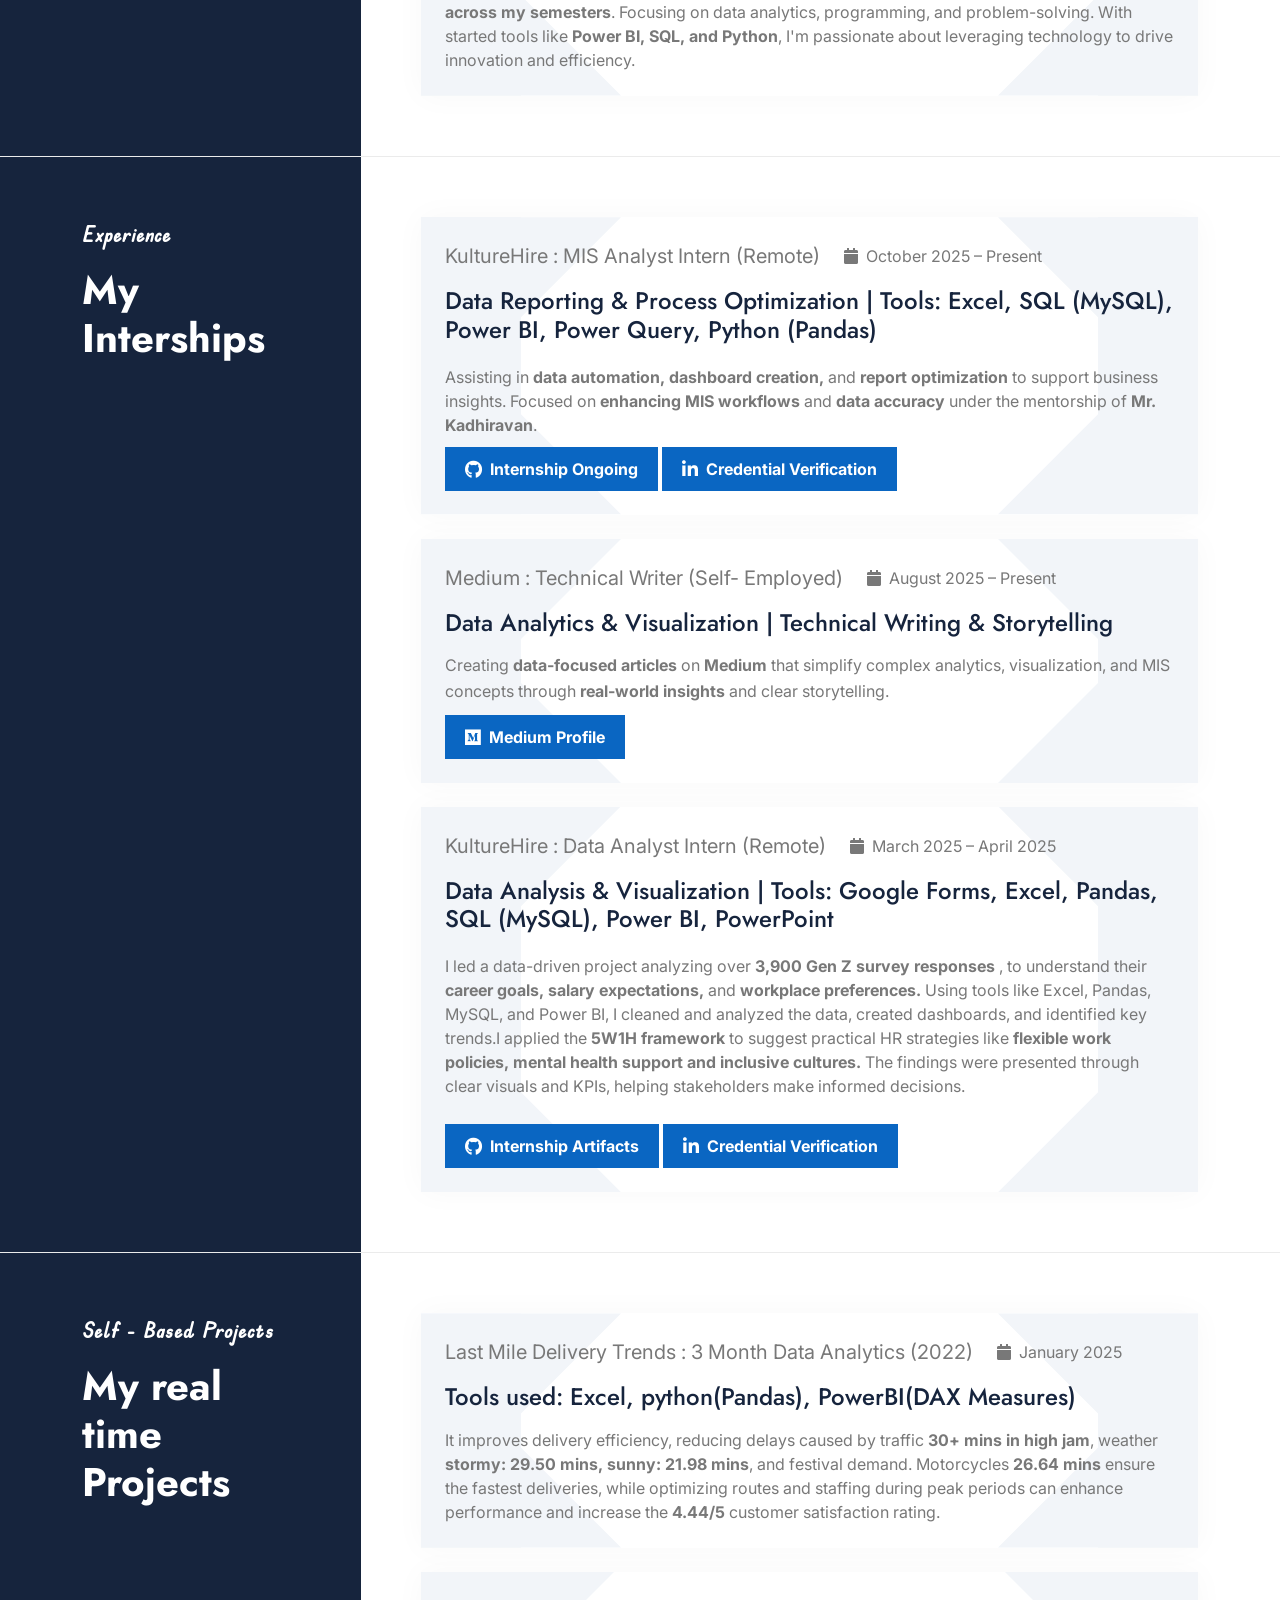
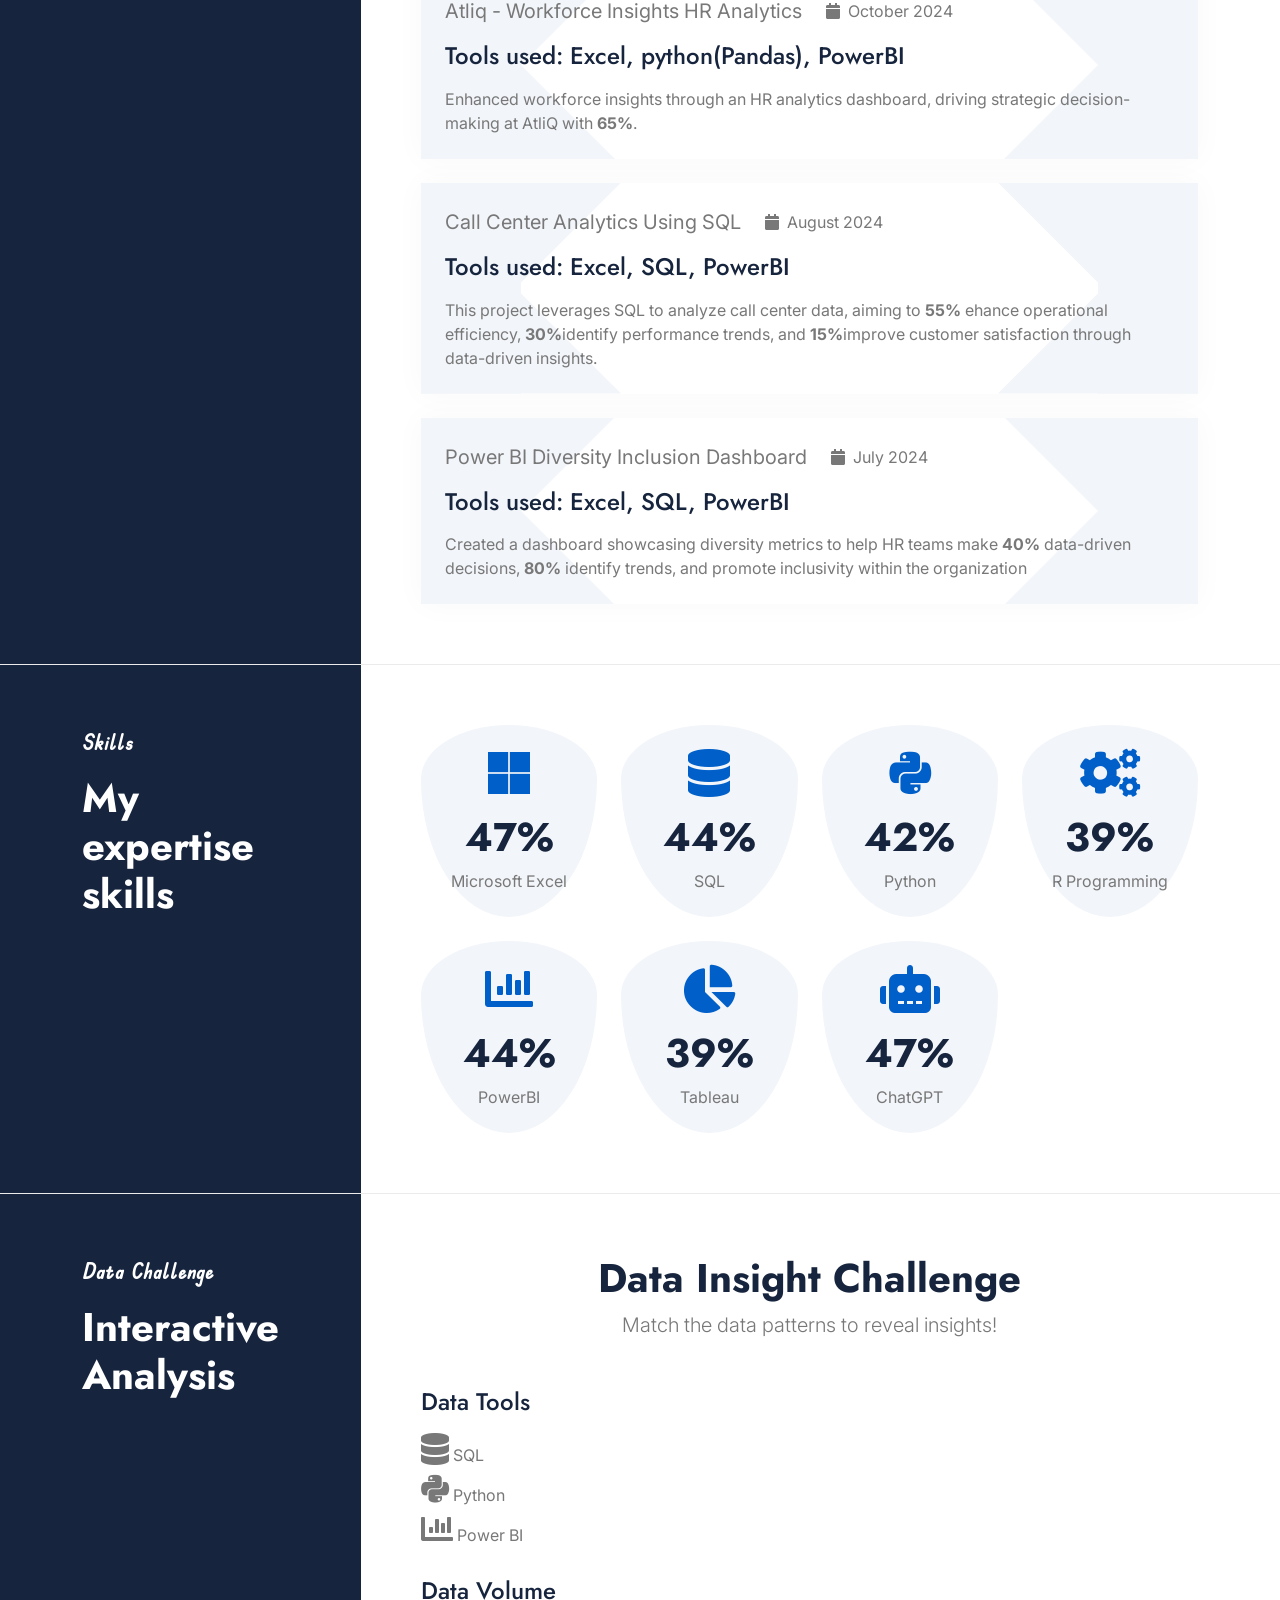
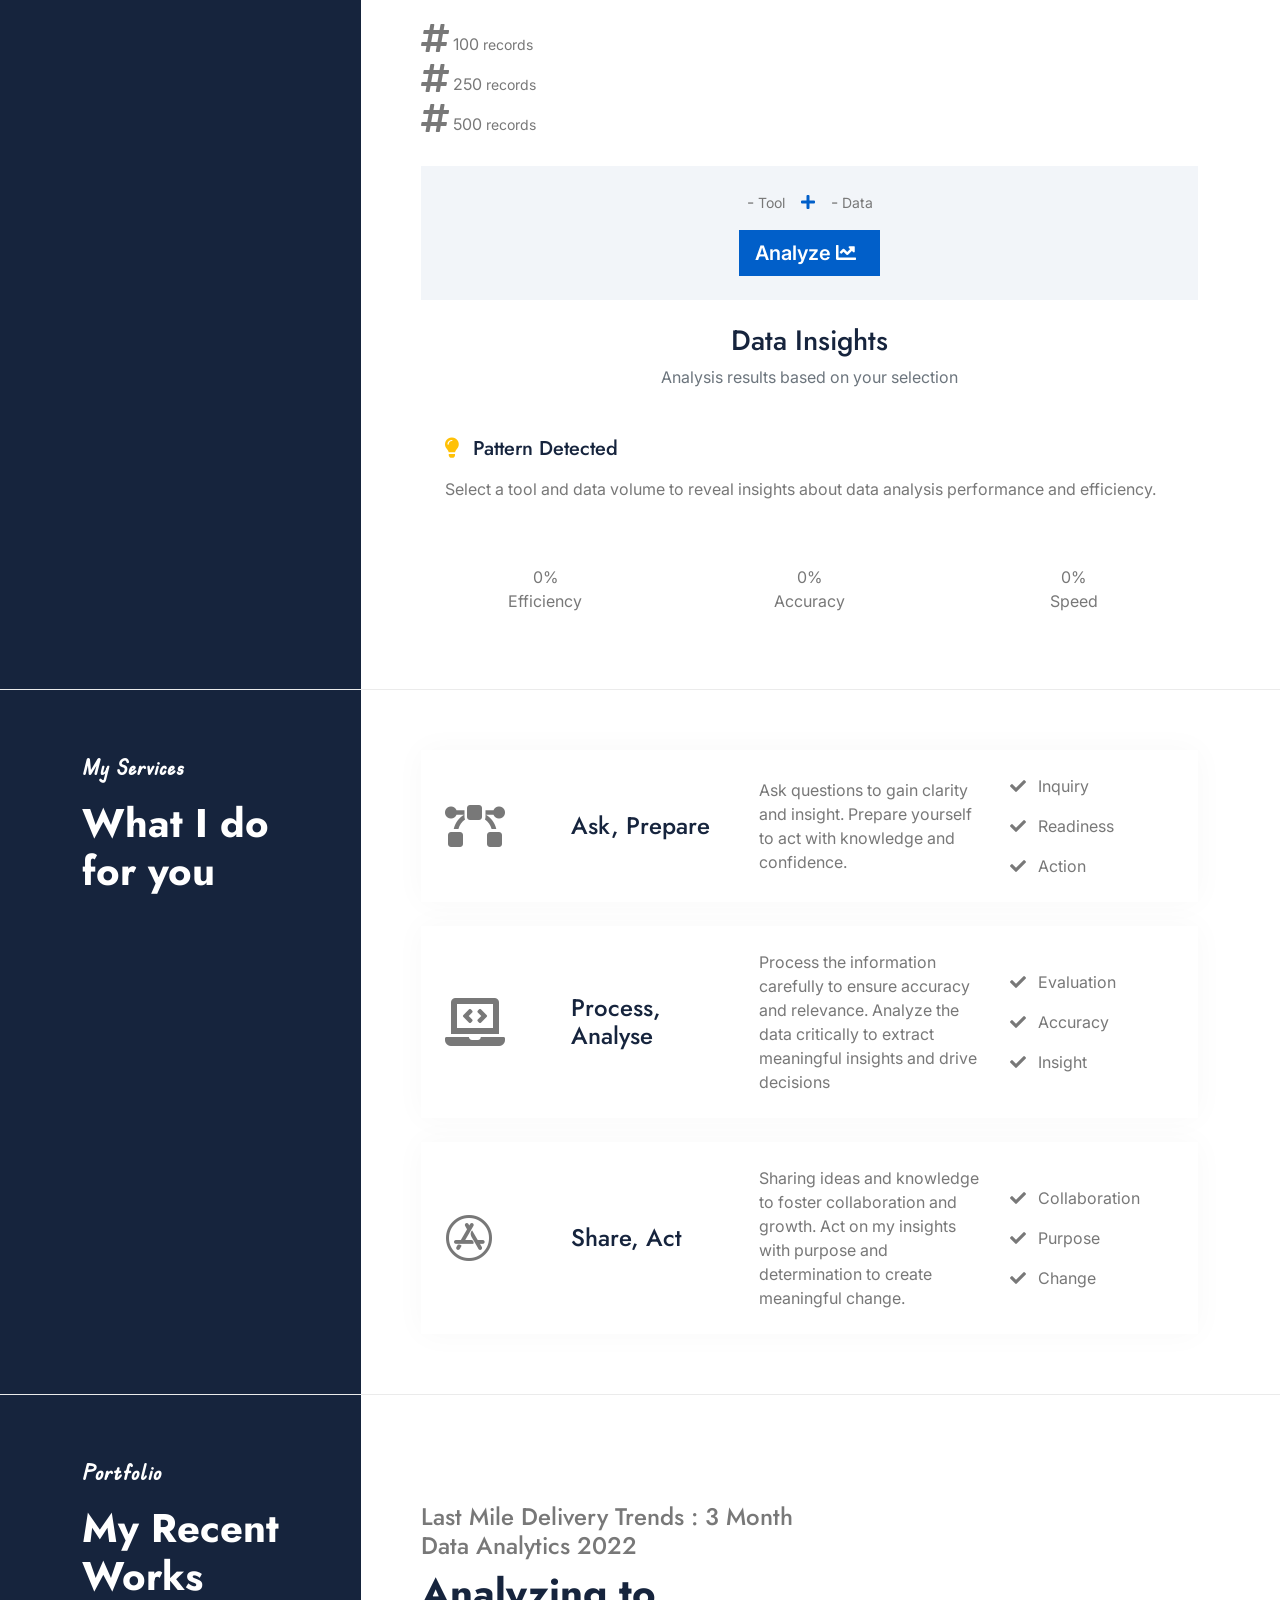
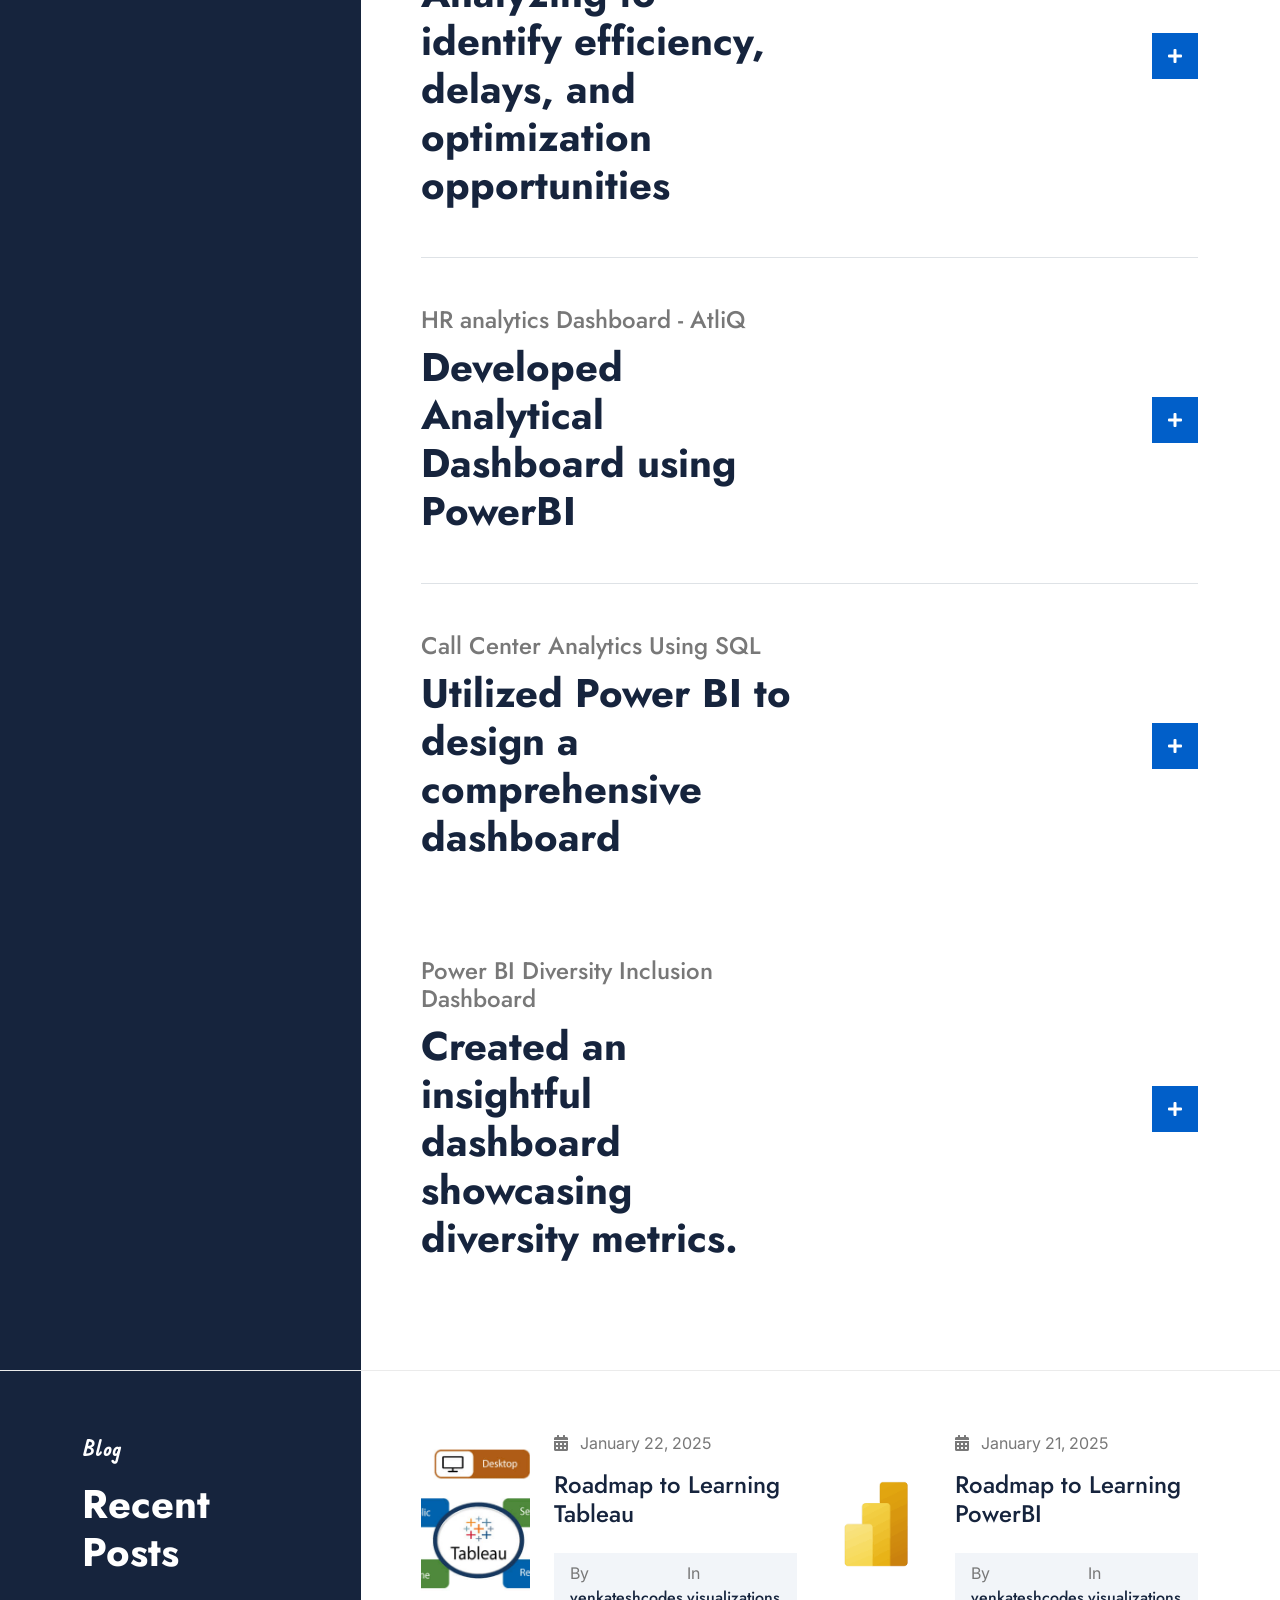
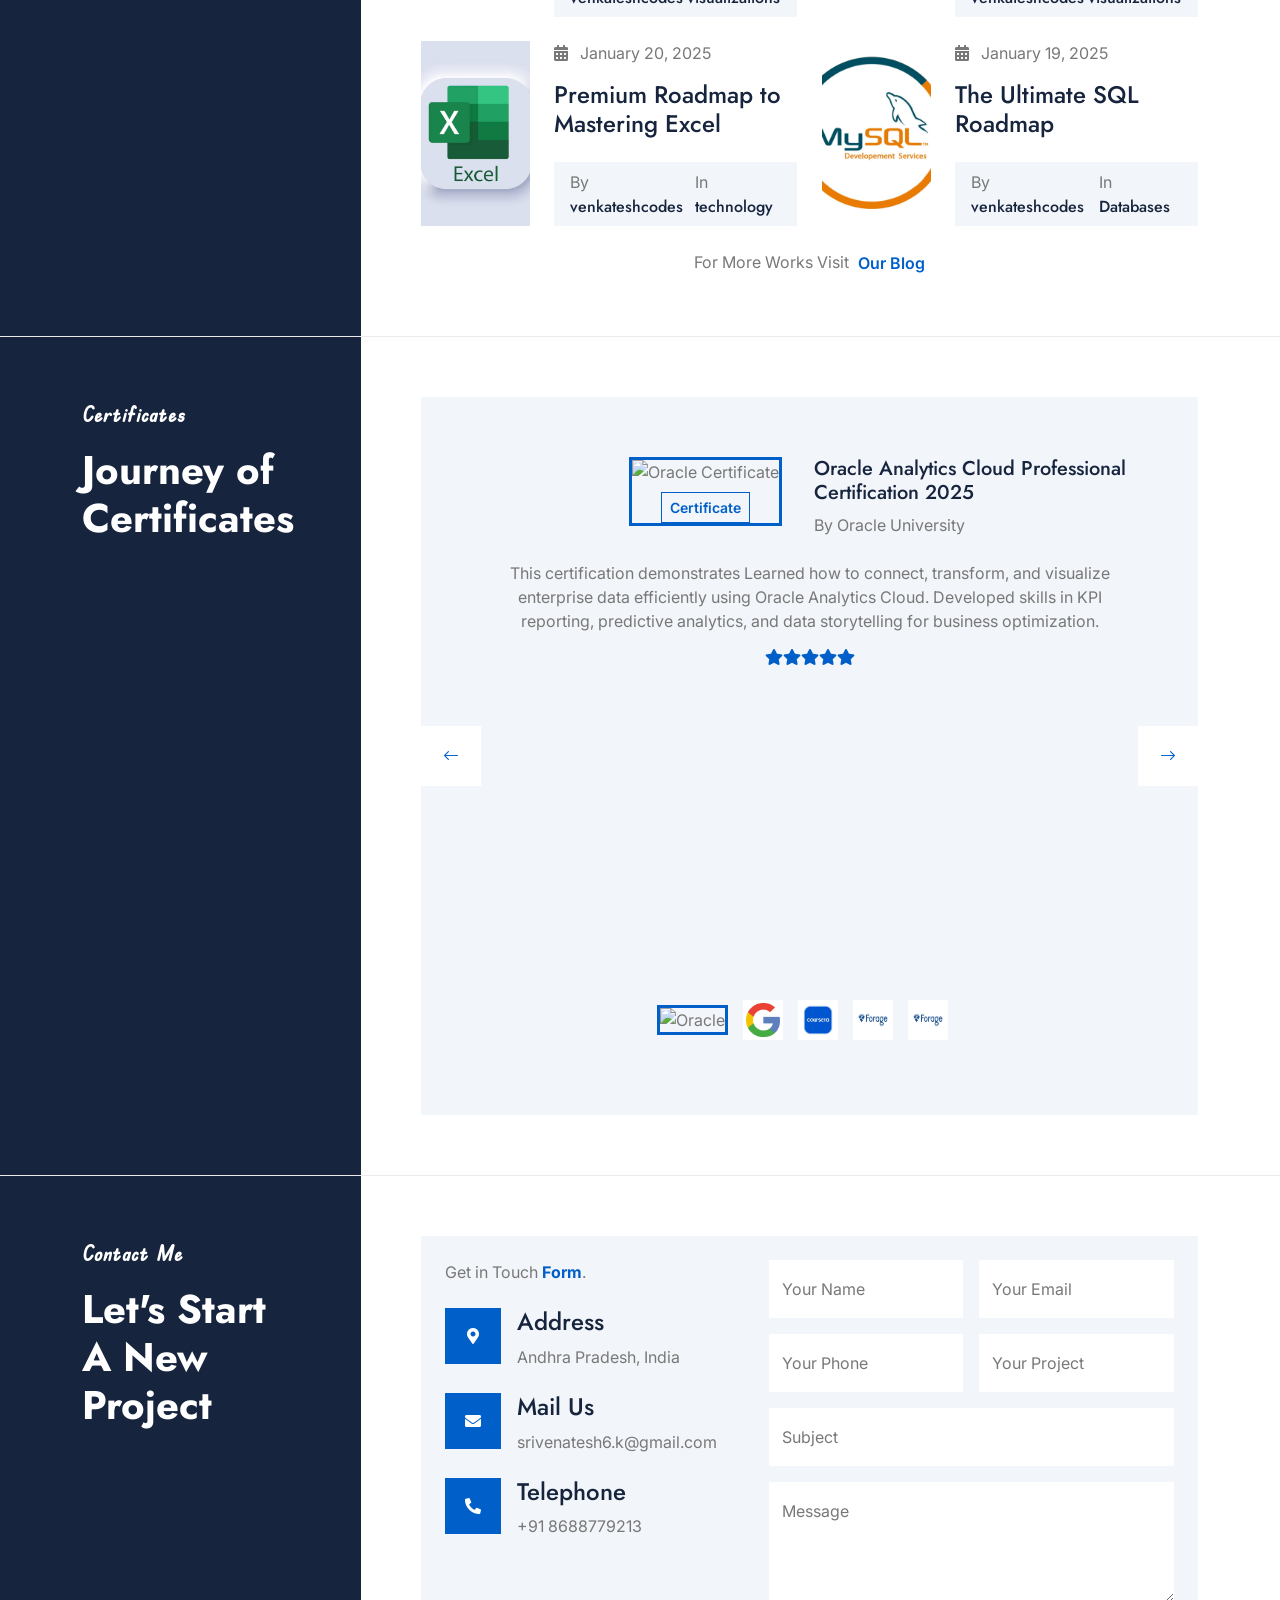
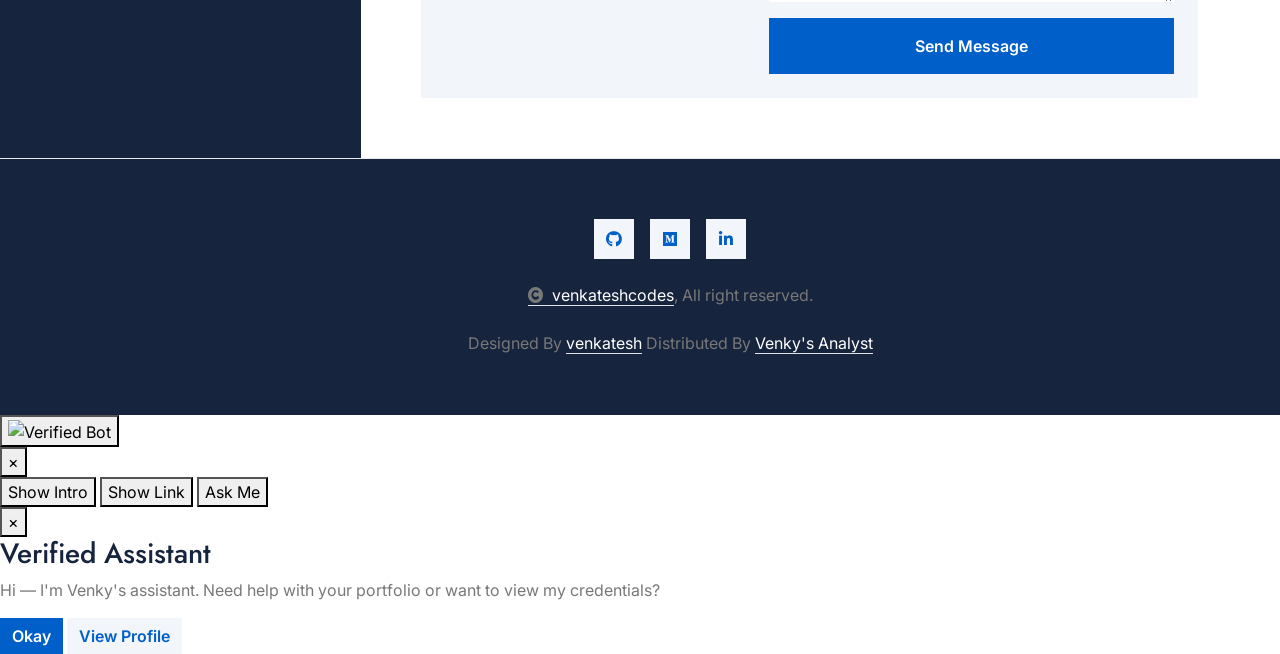
==== commit 43396afa: "Update index.html" ====
--- a/index.html
+++ b/index.html
@@ -29,7 +29,6 @@
 
         <!-- Template Stylesheet -->
         <link href="css/style.css" rel="stylesheet">
-        <link href="css/mascot-style.css" rel="stylesheet">
     </head>
 
     <body>
@@ -138,15 +137,15 @@
                                             <!-- <a class="btn btn-primary btn-sm-square mb-3" href="#"><i class="fab fa-facebook-f text-white"></i></a> -->
                                             <a class="btn btn-primary btn-sm-square mb-3" href="https://medium.com/@srivenkatesh6.k"><i class="fab fa-medium text-white"></i></a>
                                             <a class="btn btn-primary btn-sm-square mb-3" href="https://github.com/venkateshcodes"><i class="fab fa-github text-white"></i></a>
-                                            <a class="btn btn-primary btn-sm-square mb-0" href="https://www.linkedin.com/in/kedari-sri-venkatesh-359056347"><i class="fab fa-linkedin-in text-white"></i></a>
+                                            <a class="btn btn-primary btn-sm-square me-0" href="https://www.linkedin.com/in/kedari-sri-venkatesh-359056347"><i class="fab fa-linkedin-in text-white"></i></a>
                                         </div>
                                     </div>
                                 </div>
                                 <div class="col-xl-7 wow fadeInUp" data-wow-delay="0.3s">
                                     <h4 class="mb-4">Hello, I'm KEDARI SRI VENKATESH, Based in India</h4>
-                                    <p class="mb-4"> I’m Venkatesh, a final-year B.Sc. Computer Science student with a focus on Data Analytics. Skilled in <strong> PowerBI</strong>, <strong> Excel</strong>, and <strong> SQL</strong>, 
-                                        I create data-driven insights and visualizations to solve real-world business challenges.
-                                    </p>
+                                    <p class="mb-4">I'm Venkatesh, a MCA student specializing in Data Analytics. Skilled in <strong>Power BI</strong>, <strong>Excel</strong>, and <strong>SQL</strong>, 
+                                        I leverage data-driven insights and visualizations to address real-world business challenges and enhance decision-making.
+                                    </p>                            
                                     <div class="row g-4 mb-4">
                                         <div class="col-6">
                                             <p><strong class="fw-bold text-dark">Phone :</strong> + 91 8688779213</p>
@@ -186,16 +185,35 @@
                         <div class="education-content h-100 pt-6 ps-6 pb-6">
                             <div class="row g-4">
                                 <div class="col-12">
+                                    <div class="education-item rounded p-4 h-100 wow fadeInUp" data-wow-delay="0.2s">
+                                        <div class="d-flex align-items-center mb-3">
+                                            <p class="fs-5 mb-0 me-4">Sanskaram University</p> <!-- Change to your University -->
+                                            <div class="ms-auto">
+                                                <span class="fa fa-calendar me-1"></span> 2025 - present
+                                            </div>
+                                        </div>
+                                        <h4 class="mb-3">Master's of Computer Applications</h4>
+                                        <p class="mb-0">
+                                            Pursuing a <strong>Master of Computer Applications (MCA)</strong> with a focus on 
+                                            <strong>Data Analytics</strong>. Actively upskilling in <strong>SQL, Python, Power BI, and Machine Learning</strong>.  
+                                            Building expertise to drive <strong>data-driven decision making</strong> through projects and continuous learning.
+                                            Committed to build a career in <strong>data-driven decision making</strong>.
+                                        </p>
+                                    </div>
+                                </div>
+                                <div class="col-12">
                                     <div class="education-item rounded p-4 h-100 wow fadeInUp" data-wow-delay="0.1s">
                                         <div class="d-flex align-items-center mb-3">
-                                            <p class="fs-5 mb-0 me-4">MOHAN BABU UNIVERSITY</p>
-                                            <div>
+                                            <p class="fs-5 mb-0 me-4">Mohan Babu University</p>
+                                            <div class="ms-auto">
                                                 <span class="fa fa-calendar me-1"></span> 2022 - 2025
                                             </div>
                                         </div>
                                         <h4 class="mb-3">Bachelor's of science in Computer science</h4>
-                                        <p class="mb-0">I am pursuing a Bachelor of Science in Computer Science, securing an overall CGPA of <strong> 8.94 across my semesters.</strong>. Focusing on data analytics, programming, and problem-solving. With started tools like Power BI, SQL, and Python,
-                                             I’m passionate about leveraging technology to drive innovation and efficiency.
+                                        <p class="mb-0">I am Completed my Bachelor of Science in Computer Science, 
+                                            securing an overall CGPA of <strong> 8.94 across my semesters</strong>. Focusing on data analytics, programming, and problem-solving.
+                                            With started tools like <strong> Power BI, SQL, and Python</strong>,
+                                            I'm passionate about leveraging technology to drive innovation and efficiency.
                                         </p>
                                     </div>
                                 </div>
@@ -225,6 +243,70 @@
                                 <div class="col-12">
                                     <div class="experience-item rounded p-4 h-100 wow fadeInUp" data-wow-delay="0.1s">
                                         <div class="d-flex align-items-center mb-3">
+                                            <p class="fs-5 mb-0 me-4"> KultureHire : MIS Analyst Intern (Remote)</p>
+                                            <div>
+                                                <span class="fa fa-calendar me-1"></span> October 2025 – Present
+                                            </div>
+                                        </div>
+                                        <h4 class="mb-3"> Data Reporting & Process Optimization | Tools: Excel, SQL (MySQL), Power BI, Power Query, Python (Pandas) </h4>                                       
+                                        <div class="project-section">
+                                            <p class="project-description">
+                                                <p class="mb-0">
+                                                Assisting in <strong>data automation, dashboard creation,</strong> and <strong>report optimization</strong> 
+                                                to support business insights. Focused on <strong>enhancing MIS workflows</strong> and <strong>data accuracy</strong>
+                                                under the mentorship of <strong>Mr. Kadhiravan</strong>.
+                                            </p>
+                                        </div>
+                                        <div class="button-group">
+                                        <!-- Proof of Work -->
+                                        <a href="https://github.com/venkateshcodes/Internship/tree/40f7fadb42b01eb5bd248547add1b0d495a94193/KultureHire%20-%20MIS%20Analyst%20Intern"
+                                            target="_blank" class="btn-flat-linkedin">
+                                            <i class="fab fa-github"></i> Internship Ongoing
+                                        </a>
+
+
+                                        <!-- Credential Verification -->
+                                        <a href="https://drive.google.com/file/d/1aa_R6IyhGaio-WPYNEtjWu2izjwdXmok/view?usp=sharing" 
+                                            target="_blank" class="btn-flat-linkedin">
+                                            <i class="fab fa-linkedin-in"></i> Credential Verification
+                                        </a>
+                                        </div>
+                                    </div>
+                                </div>
+                                <div class="col-12">
+                                    <div class="experience-item rounded p-4 h-100 wow fadeInUp" data-wow-delay="0.1s">
+                                        <div class="d-flex align-items-center mb-3">
+                                            <p class="fs-5 mb-0 me-4"> Medium : Technical Writer (Self- Employed)</p>
+                                            <div>
+                                                <span class="fa fa-calendar me-1"></span> August 2025 – Present
+                                            </div>
+                                        </div>
+                                        <h4 class="mb-3"> Data Analytics & Visualization | Technical Writing & Storytelling </h4>
+                                        <div class="project-section">
+                                        <p class="project-description mb-0">
+                                            Creating <strong>data-focused articles</strong> on <strong>Medium</strong> that simplify 
+                                            complex analytics, visualization, and MIS concepts through <strong>real-world insights</strong>
+                                            and clear storytelling.
+                                        </p>
+                                    </div>
+                                        <div class="button-group">
+                                        <!-- Proof of Work -->
+                                        <a href="https://medium.com/@srivenkatesh6.k"
+                                            target="_blank" class="btn-flat-linkedin">
+                                            <i class="fab fa-medium"></i> Medium Profile
+                                        </a>
+
+                                        <!-- Credential Verification 
+                                        <a href="https://www.linkedin.com/learning/verify/your-credential-link" 
+                                            target="_blank" class="btn-flat-linkedin">
+                                            <i class="fab fa-linkedin-in"></i> Credential Verification
+                                        </a> -->
+                                        </div>
+                                    </div>
+                                </div>
+                                <div class="col-12">
+                                    <div class="experience-item rounded p-4 h-100 wow fadeInUp" data-wow-delay="0.1s">
+                                        <div class="d-flex align-items-center mb-3">
                                             <p class="fs-5 mb-0 me-4"> KultureHire : Data Analyst Intern (Remote)</p>
                                             <div>
                                                 <span class="fa fa-calendar me-1"></span> March 2025 – April 2025
@@ -240,9 +322,19 @@
                                                 </p>
                                             </p>
                                         </div>
-                                        <a href="https://drive.google.com/file/d/16cwOCmDc_XJtTqwAkph39ei-NQlOFpkl/view?usp=drive_link" target="_blank" class="btn-flat-linkedin">
-                                            <i class="fab fa-linkedin"></i> Credential Verification
+                                        <div class="button-group">
+                                        <!-- Proof of Work -->
+                                        <a href="https://github.com/venkateshcodes/Internship/tree/a2e515e71f569ca8e49bc3ec422ec28ddedb5d65/KultureHire%20DA%20Intern"
+                                            target="_blank" class="btn-flat-linkedin">
+                                            <i class="fab fa-github"></i> Internship Artifacts
                                         </a>
+
+                                        <!-- Credential Verification -->
+                                        <a href="https://www.linkedin.com/learning/verify/your-credential-link" 
+                                            target="_blank" class="btn-flat-linkedin">
+                                            <i class="fab fa-linkedin-in"></i> Credential Verification
+                                        </a>
+                                        </div>
                                     </div>
                                 </div>
                             </div>
@@ -430,6 +522,144 @@
         </div>
         <!-- Skills End -->
 
+        <!-- Data Insight Challenge Start -->
+        <div class="container-fluid">
+            <div class="container">
+                <div class="row g-0">
+                    <div class="col-lg-3">
+                        <div class="data-insight-header bg-dark h-100 pt-6 pe-6 pb-6">
+                            <div class="text-start d-flex flex-column justify-content-center wow fadeInUp" data-wow-delay="0.1s">
+                                <p class="text-white sub-title">Data Challenge</p>
+                                <h1 class="display-6 text-white mb-0">Interactive Analysis</h1>
+                            </div>
+                        </div>
+                    </div>
+                    <div class="col-lg-9">
+                        <div class="data-insight-content h-100 pt-6 ps-6 pb-6">
+                            <div class="data-insight-widget wow fadeInUp" data-wow-delay="0.1s">
+                                <div class="data-challenge-container">
+                                    <div class="data-challenge-header text-center mb-5">
+                                        <h2 class="display-6 mb-2">Data Insight Challenge</h2>
+                                        <p class="lead">Match the data patterns to reveal insights!</p>
+                                    </div>
+                                    
+                                    <!-- Tools Row -->
+                                    <div class="tools-row mb-4">
+                                        <h4 class="mb-3">Data Tools</h4>
+                                        <div class="items-container">
+                                            <div class="data-item-card" data-type="tool" data-value="SQL">
+                                                <i class="fas fa-database fa-2x mb-2"></i>
+                                                <span class="data-item-label">SQL</span>
+                                            </div>
+                                            <div class="data-item-card" data-type="tool" data-value="Python">
+                                                <i class="fab fa-python fa-2x mb-2"></i>
+                                                <span class="data-item-label">Python</span>
+                                            </div>
+                                            <div class="data-item-card" data-type="tool" data-value="Power BI">
+                                                <i class="fas fa-chart-bar fa-2x mb-2"></i>
+                                                <span class="data-item-label">Power BI</span>
+                                            </div>
+                                        </div>
+                                    </div>
+                                    
+                                    <!-- Data Size Row -->
+                                    <div class="data-row mb-4">
+                                        <h4 class="mb-3">Data Volume</h4>
+                                        <div class="items-container">
+                                            <div class="data-item-card" data-type="data" data-value="100">
+                                                <i class="fas fa-hashtag fa-2x mb-2"></i>
+                                                <span class="data-item-value">100</span>
+                                                <small class="data-item-desc">records</small>
+                                            </div>
+                                            <div class="data-item-card" data-type="data" data-value="250">
+                                                <i class="fas fa-hashtag fa-2x mb-2"></i>
+                                                <span class="data-item-value">250</span>
+                                                <small class="data-item-desc">records</small>
+                                            </div>
+                                            <div class="data-item-card" data-type="data" data-value="500">
+                                                <i class="fas fa-hashtag fa-2x mb-2"></i>
+                                                <span class="data-item-value">500</span>
+                                                <small class="data-item-desc">records</small>
+                                            </div>
+                                        </div>
+                                    </div>
+                                    
+                                    <!-- Action Row -->
+                                    <div class="action-row bg-light rounded p-4 mb-4">
+                                        <div class="selected-combination text-center mb-3">
+                                            <div class="selected-items d-flex justify-content-center align-items-center gap-3">
+                                                <div class="selected-item">
+                                                    <span id="selectedTool" class="selected-value">-</span>
+                                                    <small class="selected-label">Tool</small>
+                                                </div>
+                                                <div class="operator">
+                                                    <i class="fas fa-plus text-primary"></i>
+                                                </div>
+                                                <div class="selected-item">
+                                                    <span id="selectedData" class="selected-value">-</span>
+                                                    <small class="selected-label">Data</small>
+                                                </div>
+                                            </div>
+                                        </div>
+                                        
+                                        <div class="text-center">
+                                            <button id="analyzeDataBtn" class="btn btn-primary btn-lg analyze-data-btn">
+                                                <span class="btn-text">Analyze</span>
+                                                <span class="btn-icon"><i class="fas fa-chart-line me-2"></i></span>
+                                            </button>
+                                        </div>
+                                    </div>
+                                    
+                                    <!-- Results Section -->
+                                    <div id="dataInsights" class="results-section">
+                                        <div class="insights-header text-center mb-4">
+                                            <h3 class="mb-2">Data Insights</h3>
+                                            <p class="text-muted">Analysis results based on your selection</p>
+                                        </div>
+                                        
+                                        <div class="insights-container">
+                                            <div class="insight-card bg-white rounded p-4 mb-4">
+                                                <h5 class="insight-title mb-3">
+                                                    <i class="fas fa-lightbulb text-warning me-2"></i>
+                                                    Pattern Detected
+                                                </h5>
+                                                <p id="insightText" class="insight-text mb-0">
+                                                    Select a tool and data volume to reveal insights about data analysis performance and efficiency.
+                                                </p>
+                                            </div>
+                                            
+                                            <div class="metrics-grid">
+                                                <div class="row g-3">
+                                                    <div class="col-md-4">
+                                                        <div class="metric-card text-center bg-white rounded p-3">
+                                                            <div class="metric-value" id="efficiencyMetric">0%</div>
+                                                            <div class="metric-label">Efficiency</div>
+                                                        </div>
+                                                    </div>
+                                                    <div class="col-md-4">
+                                                        <div class="metric-card text-center bg-white rounded p-3">
+                                                            <div class="metric-value" id="accuracyMetric">0%</div>
+                                                            <div class="metric-label">Accuracy</div>
+                                                        </div>
+                                                    </div>
+                                                    <div class="col-md-4">
+                                                        <div class="metric-card text-center bg-white rounded p-3">
+                                                            <div class="metric-value" id="speedMetric">0%</div>
+                                                            <div class="metric-label">Speed</div>
+                                                        </div>
+                                                    </div>
+                                                </div>
+                                            </div>
+                                        </div>
+                                    </div>
+                                </div>
+                            </div>
+                        </div>
+                    </div>
+                </div>
+            </div>
+        </div>
+        <!-- Data Insight Challenge End -->
 
         <!-- Service Start -->
         <div class="container-fluid" id="pigraService">
@@ -760,27 +990,30 @@
                     <div class="col-lg-9">
                         <div class="testimonial-content h-100 pt-6 ps-6 pb-6">
                             <div class="testimonial-carousel owl-carousel bg-light wow fadeInUp" data-wow-delay="0.1s">
-                                <div class="testimonial-item" data-dot="<img class='img-fluid' src='img/Google.png' alt=''>">
+                                <!-- Oracle Certificate -->
+                                <div class="testimonial-item" data-dot="<img class='img-fluid' src='img/OracleLogo.png' alt='Oracle'>">
                                     <div class="row gy-4 gx-2 mb-4">
                                         <div class="col-sm-6">
                                             <div class="d-flex justify-content-sm-end">
-                                                <div class="testimonial-inner-img border border-primary border-3 me-4" style="width: 100px; height: 100px;">
-                                                    <img src="img/Google Analytics.png" class="img-fluid" style="object-fit: cover;" alt="">
-                                                    <a href="https://github.com/venkateshcodes/Certificates/blob/16c115b27b748495e42a5d9cede948431886594b/Google%20Analytics%20Certification.pdf" class="btn d-inline-block p-0">Certificate</a>
+                                                <div class="testimonial-inner-img border border-primary border-3 me-4 d-flex flex-column align-items-center justify-content-center">
+                                                    <img src="img/OCIEA25OCP.png" alt="Oracle Certificate" class="certificate-logo">
+                                                    <a href="https://github.com/venkateshcodes/Certificates/blob/main/Oracle-Certificate.pdf" 
+                                                        target="_blank" class="btn btn-sm btn-outline-primary mt-2">
+                                                        Certificate
+                                                    </a>
                                                 </div>
                                             </div>
                                         </div>
                                         <div class="col-sm-6">
                                             <div>
-                                                <h5 class="mb-2">Google Analytics Certification</h5>
-                                                <p class="mb-0">By Google</p>
+                                                <h5 class="mb-2">Oracle Analytics Cloud Professional Certification 2025</h5>
+                                                <p class="mb-0">By Oracle University</p>
                                             </div>
                                         </div>
                                     </div>
                                     <div class="text-sm-center">
-                                        <p>In this Certification I learn about set up Google Analytics, track website traffic, analyze user behavior, and generate insights 
-                                            for data-driven decisions. It covers key concepts like metrics, reports, audience segmentation, and conversion tracking.
-                                        </p>
+                                        <p>This certification demonstrates Learned how to connect, transform, and visualize enterprise data efficiently using Oracle Analytics Cloud.
+                                            Developed skills in KPI reporting, predictive analytics, and data storytelling for business optimization.</p>
                                         <div class="d-flex justify-content-sm-center">
                                             <i class="fas fa-star text-primary"></i>
                                             <i class="fas fa-star text-primary"></i>
@@ -790,27 +1023,30 @@
                                         </div>
                                     </div>
                                 </div>
-                                <div class="testimonial-item" data-dot="<img class='img-fluid' src='img/Coursera.png' alt=''>">
+                                
+                                <!-- Google Analytics Certificate -->
+                                <div class="testimonial-item" data-dot="<img class='img-fluid' src='img/Google.png' alt='Google'>">
                                     <div class="row gy-4 gx-2 mb-4">
                                         <div class="col-sm-6">
                                             <div class="d-flex justify-content-sm-end">
-                                                <div class="testimonial-inner-img border border-primary border-3 me-4" style="width: 100px; height: 100px;">
-                                                    <img src="img/Badge1.png" class="img-fluid" style="object-fit: cover;" alt="">
-                                                    <a href="https://github.com/venkateshcodes/Certificates/blob/5e549ed4f01fb9d43ddc598355cd6158f6a134e5/Coursera%20M7Z0C2EX2RVR.pdf" class="btn d-inline-block p-0">Certificate</a>
+                                                <div class="testimonial-inner-img border border-primary border-3 me-4 d-flex flex-column align-items-center justify-content-center">
+                                                    <img src="img/Google Analytics.png" alt="Google Analytics Certificate" class="certificate-logo">
+                                                    <a href="https://github.com/venkateshcodes/Certificates/blob/16c115b27b748495e42a5d9cede948431886594b/Google%20Analytics%20Certification.pdf" 
+                                                        target="_blank" class="btn btn-sm btn-outline-primary mt-2">
+                                                        Certificate
+                                                    </a>
                                                 </div>
                                             </div>
                                         </div>
                                         <div class="col-sm-6">
                                             <div>
-                                                <h5 class="mb-2">Google Data Analytics Professional Certificate</h5>
-                                                <p class="mb-0">By Coursera</p>
+                                                <h5 class="mb-2">Google Analytics Certification</h5>
+                                                <p class="mb-0">By Google</p>
                                             </div>
                                         </div>
                                     </div>
                                     <div class="text-sm-center">
-                                        <p> In this Coursera course, I learned that data analysis fundamentally involves six steps: 
-                                            Ask, Prepare, Process, Analyze, Share, and Act.
-                                        </p>
+                                        <p>In this Certification I learned about setting up Google Analytics, tracking website traffic, analyzing user behavior, and generating insights for data-driven decisions.</p>
                                         <div class="d-flex justify-content-sm-center">
                                             <i class="fas fa-star text-primary"></i>
                                             <i class="fas fa-star text-primary"></i>
@@ -820,28 +1056,30 @@
                                         </div>
                                     </div>
                                 </div>
-                                <div class="testimonial-item" data-dot="<img class='img-fluid' src='img/Forage.jpg' alt=''>">
+                                
+                                <!-- Coursera Certificate -->
+                                <div class="testimonial-item" data-dot="<img class='img-fluid' src='img/Coursera.png' alt='Coursera'>">
                                     <div class="row gy-4 gx-2 mb-4">
                                         <div class="col-sm-6">
                                             <div class="d-flex justify-content-sm-end">
-                                                <div class="testimonial-inner-img border border-primary border-3 me-4" style="width: 100px; height: 100px;">
-                                                    <img src="img/accenture.png" class="img-fluid" style="object-fit: cover;" alt="">
-                                                    <a href="https://github.com/venkateshcodes/Certificates/blob/5e549ed4f01fb9d43ddc598355cd6158f6a134e5/Data%20Analytics%20and%20Visualization%20Job%20-%20Accenture.pdf" class="btn d-inline-block p-0">Certificate</a>
+                                                <div class="testimonial-inner-img border border-primary border-3 me-4 d-flex flex-column align-items-center justify-content-center">
+                                                    <img src="img/Badge1.png" alt="Google Data Analytics Certificate" class="certificate-logo">
+                                                    <a href="https://github.com/venkateshcodes/Certificates/blob/5e549ed4f01fb9d43ddc598355cd6158f6a134e5/Coursera%20M7Z0C2EX2RVR.pdf" 
+                                                        target="_blank" class="btn btn-sm btn-outline-primary mt-2">
+                                                        Certificate
+                                                    </a>
                                                 </div>
                                             </div>
                                         </div>
                                         <div class="col-sm-6">
                                             <div>
-                                                <h5 class="mb-2">Accenture Data Analytics and Visualization Job
-                                                    Simulation</h5>
-                                                <p class="mb-0">By Forage</p>
+                                                <h5 class="mb-2">Google Data Analytics Professional Certificate</h5>
+                                                <p class="mb-0">By Coursera</p>
                                             </div>
                                         </div>
                                     </div>
                                     <div class="text-sm-center">
-                                        <p>This program provided practical experience in project understanding, data cleaning, modeling, visualization, and storytelling. 
-                                            I learned how to use data to support decision-making and deliver effective business solutions.
-                                        </p>
+                                        <p>This comprehensive program covered the complete data analysis process including Ask, Prepare, Process, Analyze, Share, and Act phases using real-world tools and methodologies.</p>
                                         <div class="d-flex justify-content-sm-center">
                                             <i class="fas fa-star text-primary"></i>
                                             <i class="fas fa-star text-primary"></i>
@@ -851,13 +1089,51 @@
                                         </div>
                                     </div>
                                 </div>
-                                <div class="testimonial-item" data-dot="<img class='img-fluid' src='img/Forage.jpg' alt=''>">
+                                
+                                <!-- Accenture Certificate -->
+                                <div class="testimonial-item" data-dot="<img class='img-fluid' src='img/Forage.jpg' alt='Forage'>">
                                     <div class="row gy-4 gx-2 mb-4">
                                         <div class="col-sm-6">
                                             <div class="d-flex justify-content-sm-end">
-                                                <div class="testimonial-inner-img border border-primary border-3 me-4" style="width: 100px; height: 100px;">
-                                                    <img src="img\PWC.jpg" class="img-fluid" style="object-fit: cover;" alt="">
-                                                    <a href="https://github.com/venkateshcodes/Certificates/blob/5e549ed4f01fb9d43ddc598355cd6158f6a134e5/PwC%20Switzerland_Power_BI_Completion_certificate.pdf" class="btn d-inline-block p-0">Certificate</a>
+                                                <div class="testimonial-inner-img border border-primary border-3 me-4 d-flex flex-column align-items-center justify-content-center">
+                                                    <img src="img/accenture.png" alt="Accenture Certificate" class="certificate-logo">
+                                                    <a href="https://github.com/venkateshcodes/Certificates/blob/5e549ed4f01fb9d43ddc598355cd6158f6a134e5/Data%20Analytics%20and%20Visualization%20Job%20-%20Accenture.pdf" 
+                                                        target="_blank" class="btn btn-sm btn-outline-primary mt-2">
+                                                        Certificate
+                                                    </a>
+                                                </div>
+                                            </div>
+                                        </div>
+                                        <div class="col-sm-6">
+                                            <div>
+                                                <h5 class="mb-2">Accenture Data Analytics and Visualization Job Simulation</h5>
+                                                <p class="mb-0">By Forage</p>
+                                            </div>
+                                        </div>
+                                    </div>
+                                    <div class="text-sm-center">
+                                        <p>This program provided practical experience in project understanding, data cleaning, modeling, visualization, and storytelling to support decision-making and deliver effective business solutions.</p>
+                                        <div class="d-flex justify-content-sm-center">
+                                            <i class="fas fa-star text-primary"></i>
+                                            <i class="fas fa-star text-primary"></i>
+                                            <i class="fas fa-star text-primary"></i>
+                                            <i class="fas fa-star text-primary"></i>
+                                            <i class="fas fa-star text-primary"></i>
+                                        </div>
+                                    </div>
+                                </div>
+                                
+                                <!-- PWC Certificate -->
+                                <div class="testimonial-item" data-dot="<img class='img-fluid' src='img/Forage.jpg' alt='Forage'>">
+                                    <div class="row gy-4 gx-2 mb-4">
+                                        <div class="col-sm-6">
+                                            <div class="d-flex justify-content-sm-end">
+                                                <div class="testimonial-inner-img border border-primary border-3 me-4 d-flex flex-column align-items-center justify-content-center">
+                                                    <img src="img/PWC.jpg" alt="PWC Certificate" class="certificate-logo">
+                                                    <a href="https://github.com/venkateshcodes/Certificates/blob/5e549ed4f01fb9d43ddc598355cd6158f6a134e5/PwC%20Switzerland_Power_BI_Completion_certificate.pdf" 
+                                                        target="_blank" class="btn btn-sm btn-outline-primary mt-2">
+                                                        Certificate
+                                                    </a>
                                                 </div>
                                             </div>
                                         </div>
@@ -869,9 +1145,7 @@
                                         </div>
                                     </div>
                                     <div class="text-sm-center">
-                                        <p>This program helped me build skills in data modeling, visualization, and creating dashboards, 
-                                            improving my ability to analyze data and present insights for better business decisions
-                                        </p>
+                                        <p>This simulation helped build skills in data modeling, visualization, and creating dashboards, improving my ability to analyze data and present insights for better business decisions.</p>
                                         <div class="d-flex justify-content-sm-center">
                                             <i class="fas fa-star text-primary"></i>
                                             <i class="fas fa-star text-primary"></i>
@@ -898,7 +1172,7 @@
                         <div class="contact-header h-100 bg-dark pt-6 pe-6 pb-6">
                             <div class="text-start d-flex flex-column justify-content-center wow fadeInUp" data-wow-delay="0.1s">
                                 <p class="text-white sub-title">Contact Me</p>
-                                <h1 class="display-6 text-white mb-0">Let’s Start A New Project</h1>
+                                <h1 class="display-6 text-white mb-0">Let's Start A New Project</h1>
                             </div>
                         </div>
                     </div>
@@ -1013,8 +1287,8 @@
                                     <span class="text-body"><a href="#" class="border-bottom text-white"><i class="fas fa-copyright text-body me-2"></i>venkateshcodes</a>, All right reserved.</span>
                                 </div>
                                 <div class="col-12 text-center text-body">
-                                    <!--/*** This template is free as long as you keep the below author’s credit link/attribution link/backlink. ***/-->
-                                    <!--/*** If you'd like to use the template without the below author’s credit link/attribution link/backlink, ***/-->
+                                    <!--/*** This template is free as long as you keep the below author's credit link/attribution link/backlink. ***/-->
+                                    <!--/*** If you'd like to use the template without the below author's credit link/attribution link/backlink, ***/-->
                                     <!--/*** you can purchase the Credit Removal License from "https://htmlcodex.com/credit-removal". ***/-->
                                     Designed By <a class="border-bottom text-white" href="https://github.com/venkateshcodes">venkatesh</a> Distributed By <a class="border-bottom text-white" href="https://github.com/venkateshcodes">Venky's Analyst</a>
                                 </div>
@@ -1044,8 +1318,39 @@
 
         <!-- Template Javascript -->
         <script src="js/main.js"></script>
-        <script src="js/mascot.js" defer></script>
         <div class="cursor-glow"></div>
-        
+
+        <!-- Verified Button -->
+        <button type="button" class="verified-bot-btn" title="Verified Bot" aria-label="Open assistant">
+            <img src="img/Bot.png" alt="Verified Bot">
+        </button>
+
+        <!-- Inline verified chat (keeps messages on the same page) -->
+        <div class="verified-chat" aria-hidden="true" role="dialog" aria-label="Verified Assistant Chat">
+            <button class="verified-chat-close" aria-label="Close chat">&times;</button>
+            <div class="verified-chat-messages" role="log" aria-live="polite"></div>
+            <div class="verified-chat-actions">
+                <button class="verified-chat-btn" data-msg="Hi — I'm Venky's assistant. Need help with your portfolio?">Show Intro</button>
+                <button class="verified-chat-btn" data-msg="View my credentials & projects on GitHub.">Show Link</button>
+                <button class="verified-chat-btn" data-msg="I can help you with your portfolio or any questions you have.">Ask Me</button>
+            </div>
+        </div>
+
+
+        <!-- Verified popup (hidden by default) -->
+        <div id="verifiedPopup" class="verified-popup" aria-hidden="true" role="dialog" aria-labelledby="verifiedPopupTitle">
+            <div class="verified-popup-inner" role="document">
+                <button class="verified-popup-close" aria-label="Close popup">&times;</button>
+                <img src="img/Bot.png" class="verified-popup-img" alt="">
+                <h3 id="verifiedPopupTitle">Verified Assistant</h3>
+                <p id="verifiedPopupMessage">Hi — I'm Venky's assistant. Need help with your portfolio or want to view my credentials?</p>
+                <div class="verified-popup-actions">
+                    <button id="popupActionOk" class="btn btn-primary">Okay</button>
+                    <a href="https://github.com/venkateshcodes" class="btn btn-light" target="_blank" rel="noopener">View Profile</a>
+                </div>
+            </div>
+        </div>
+    
+    
     </body>
 </html>
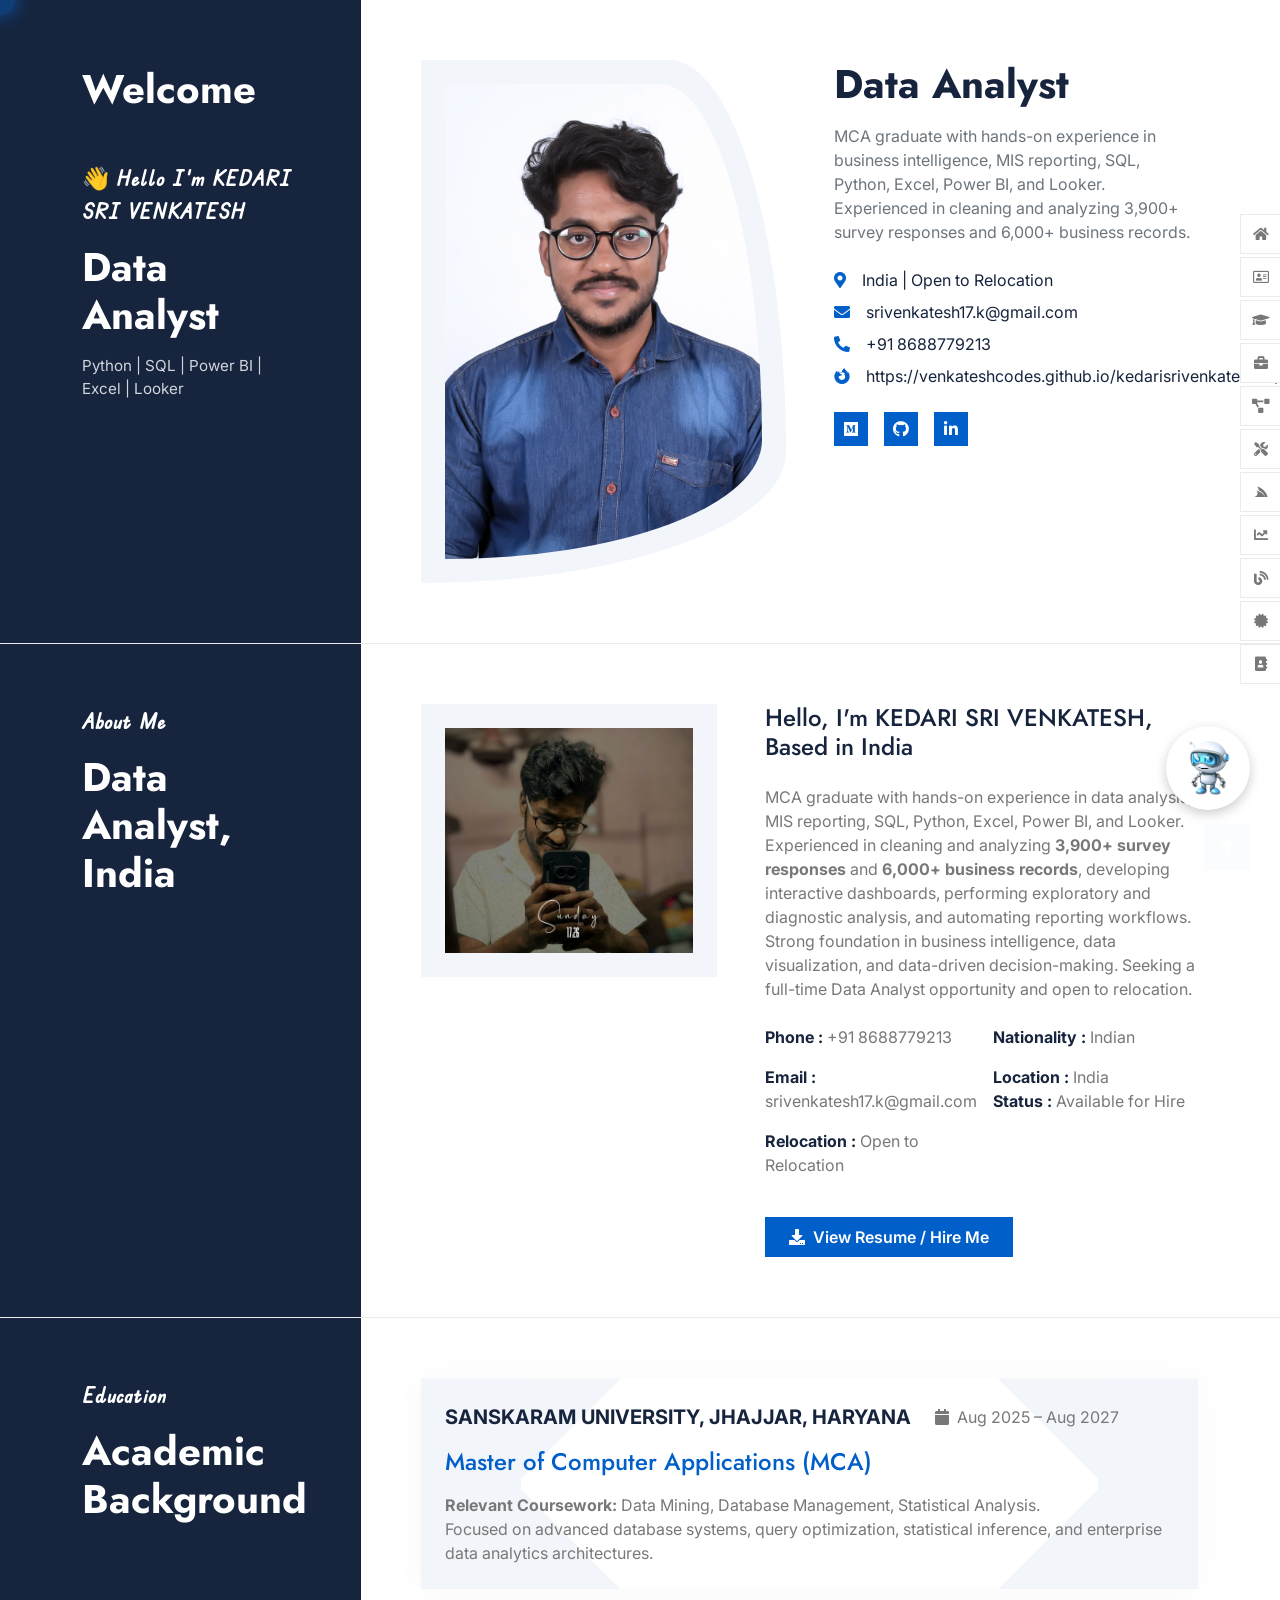
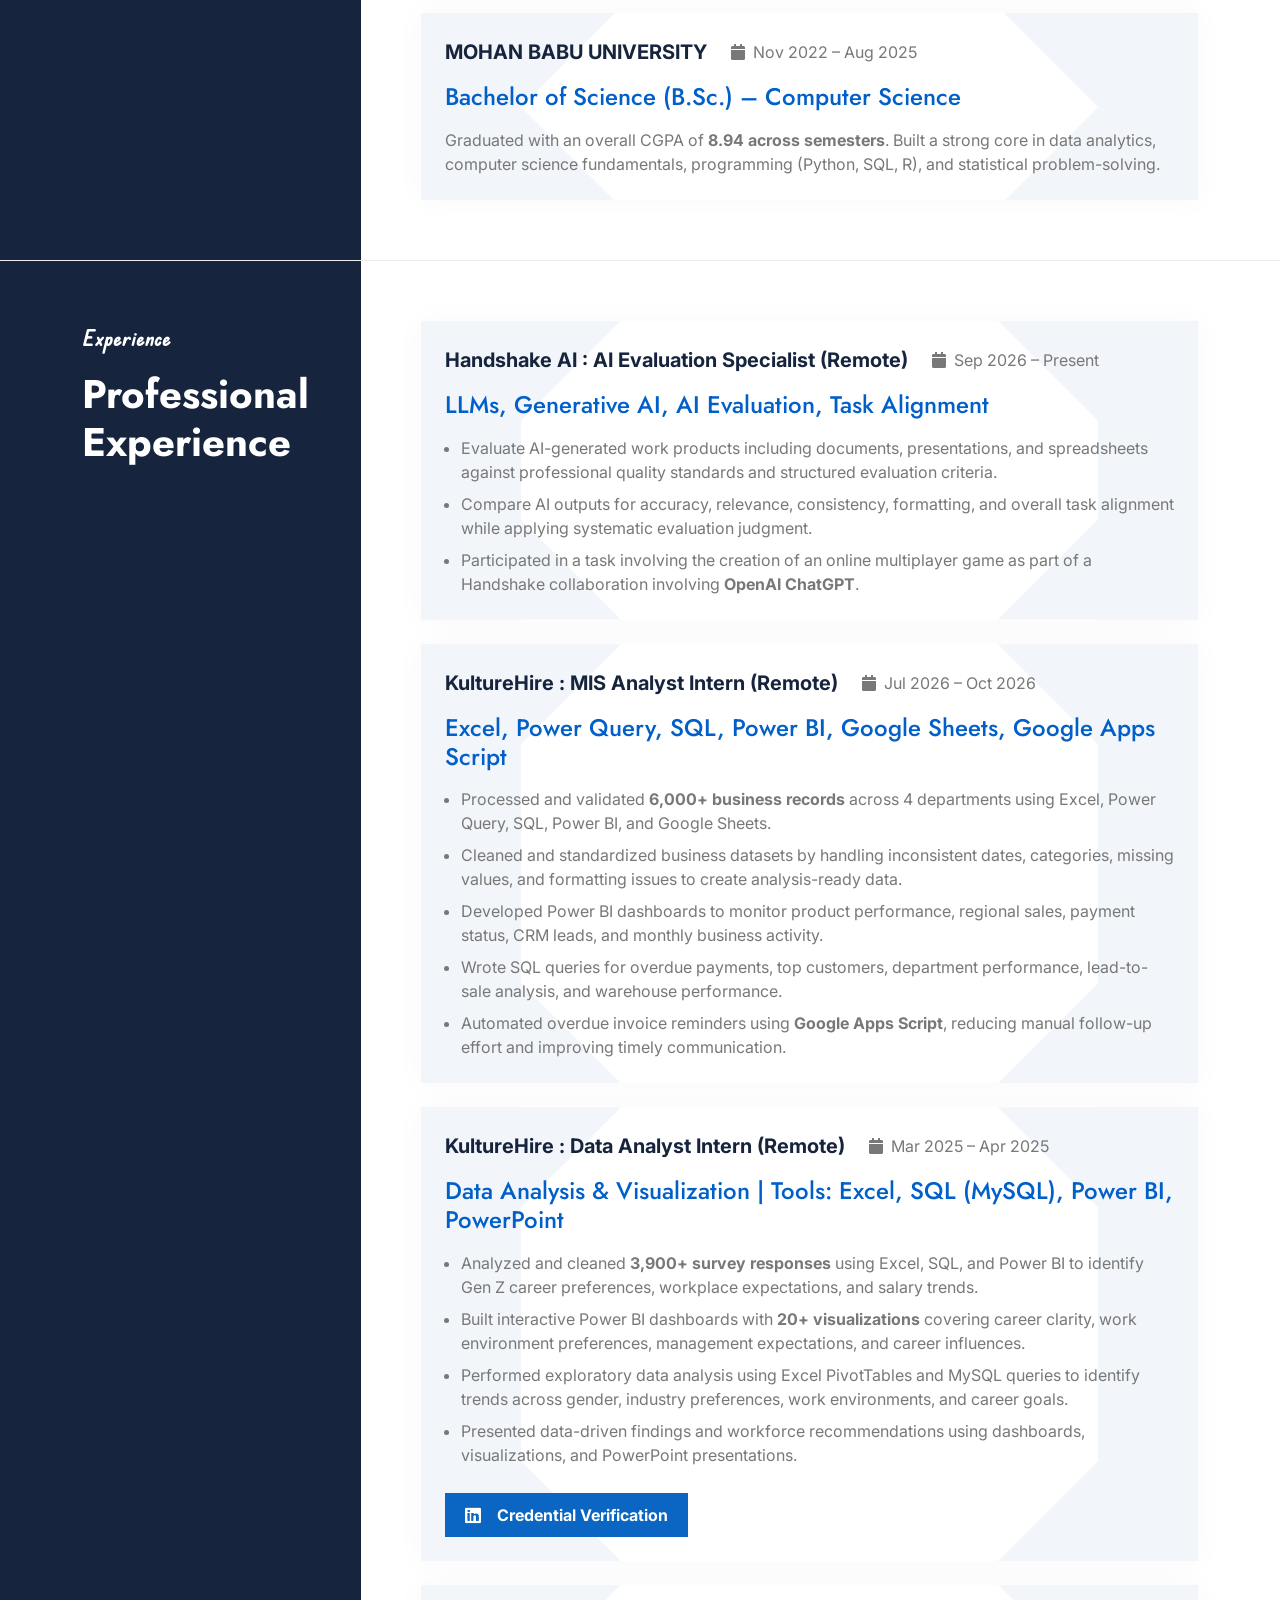
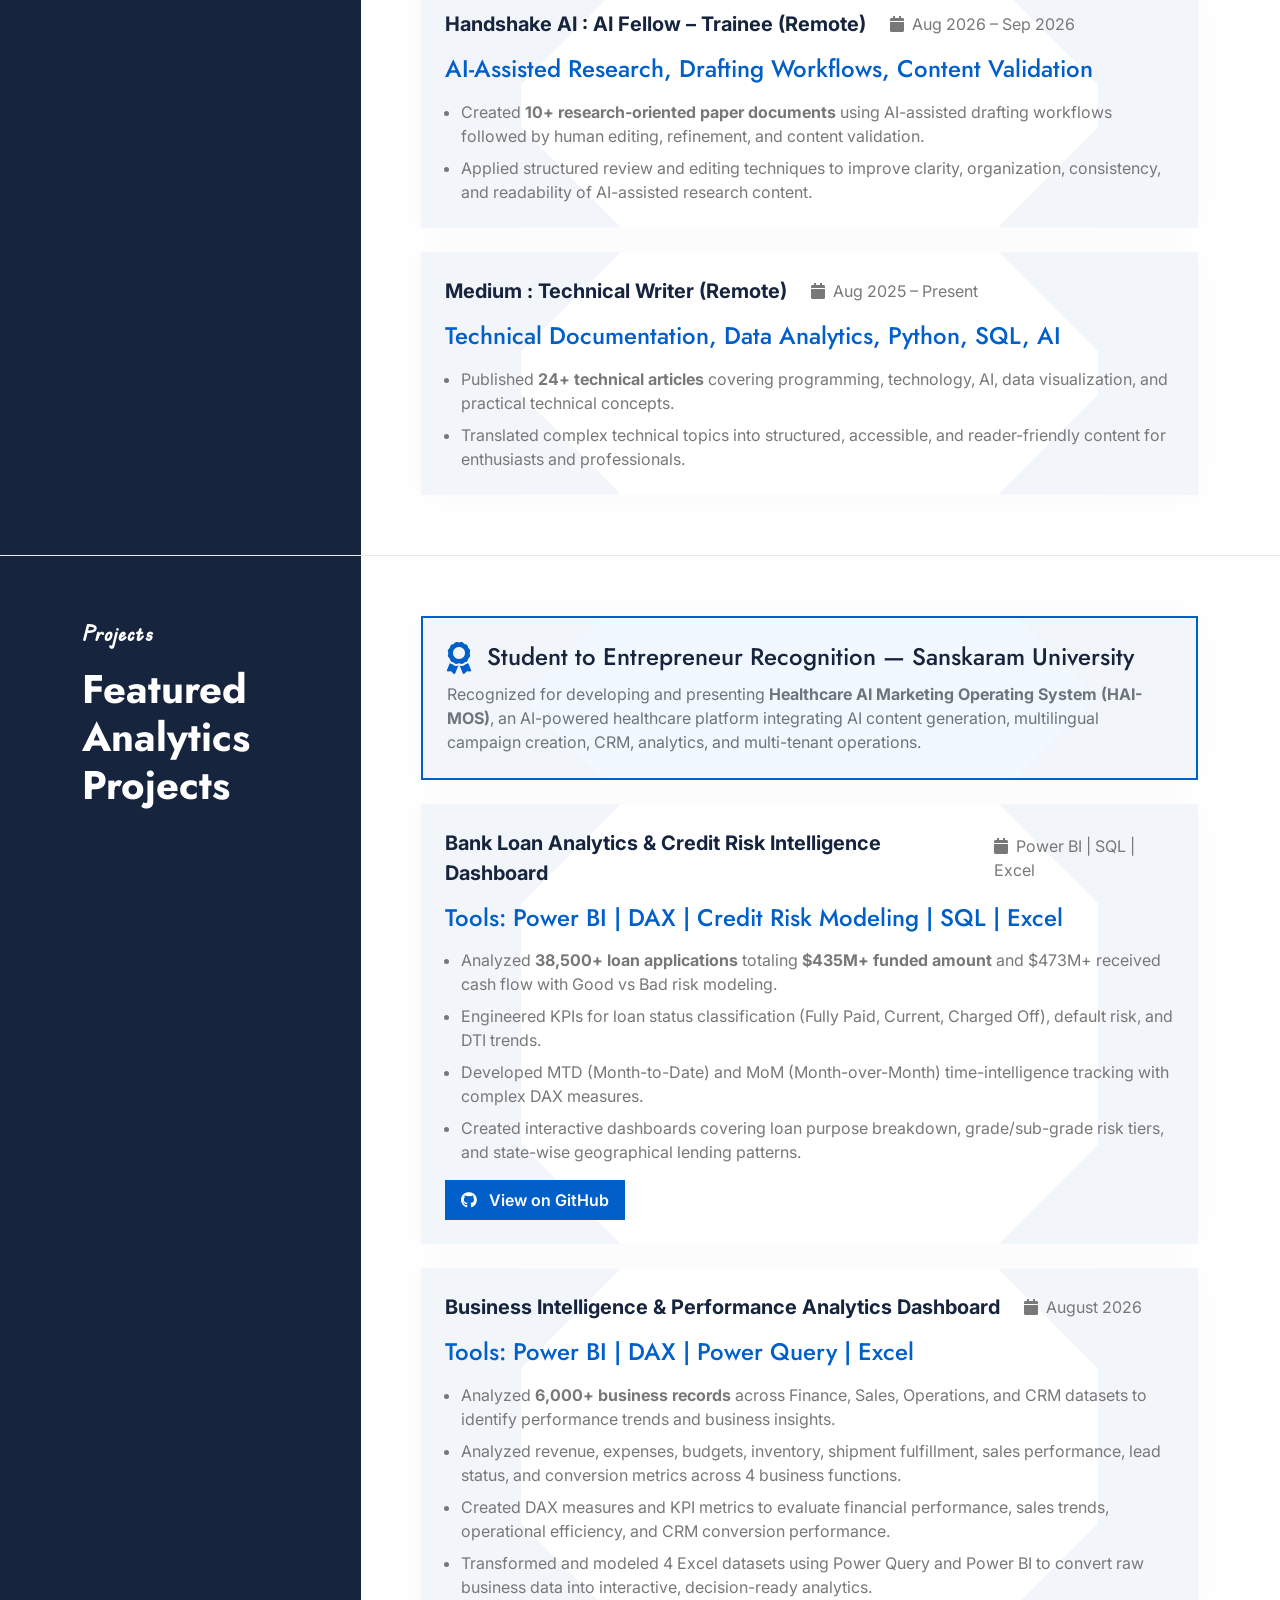
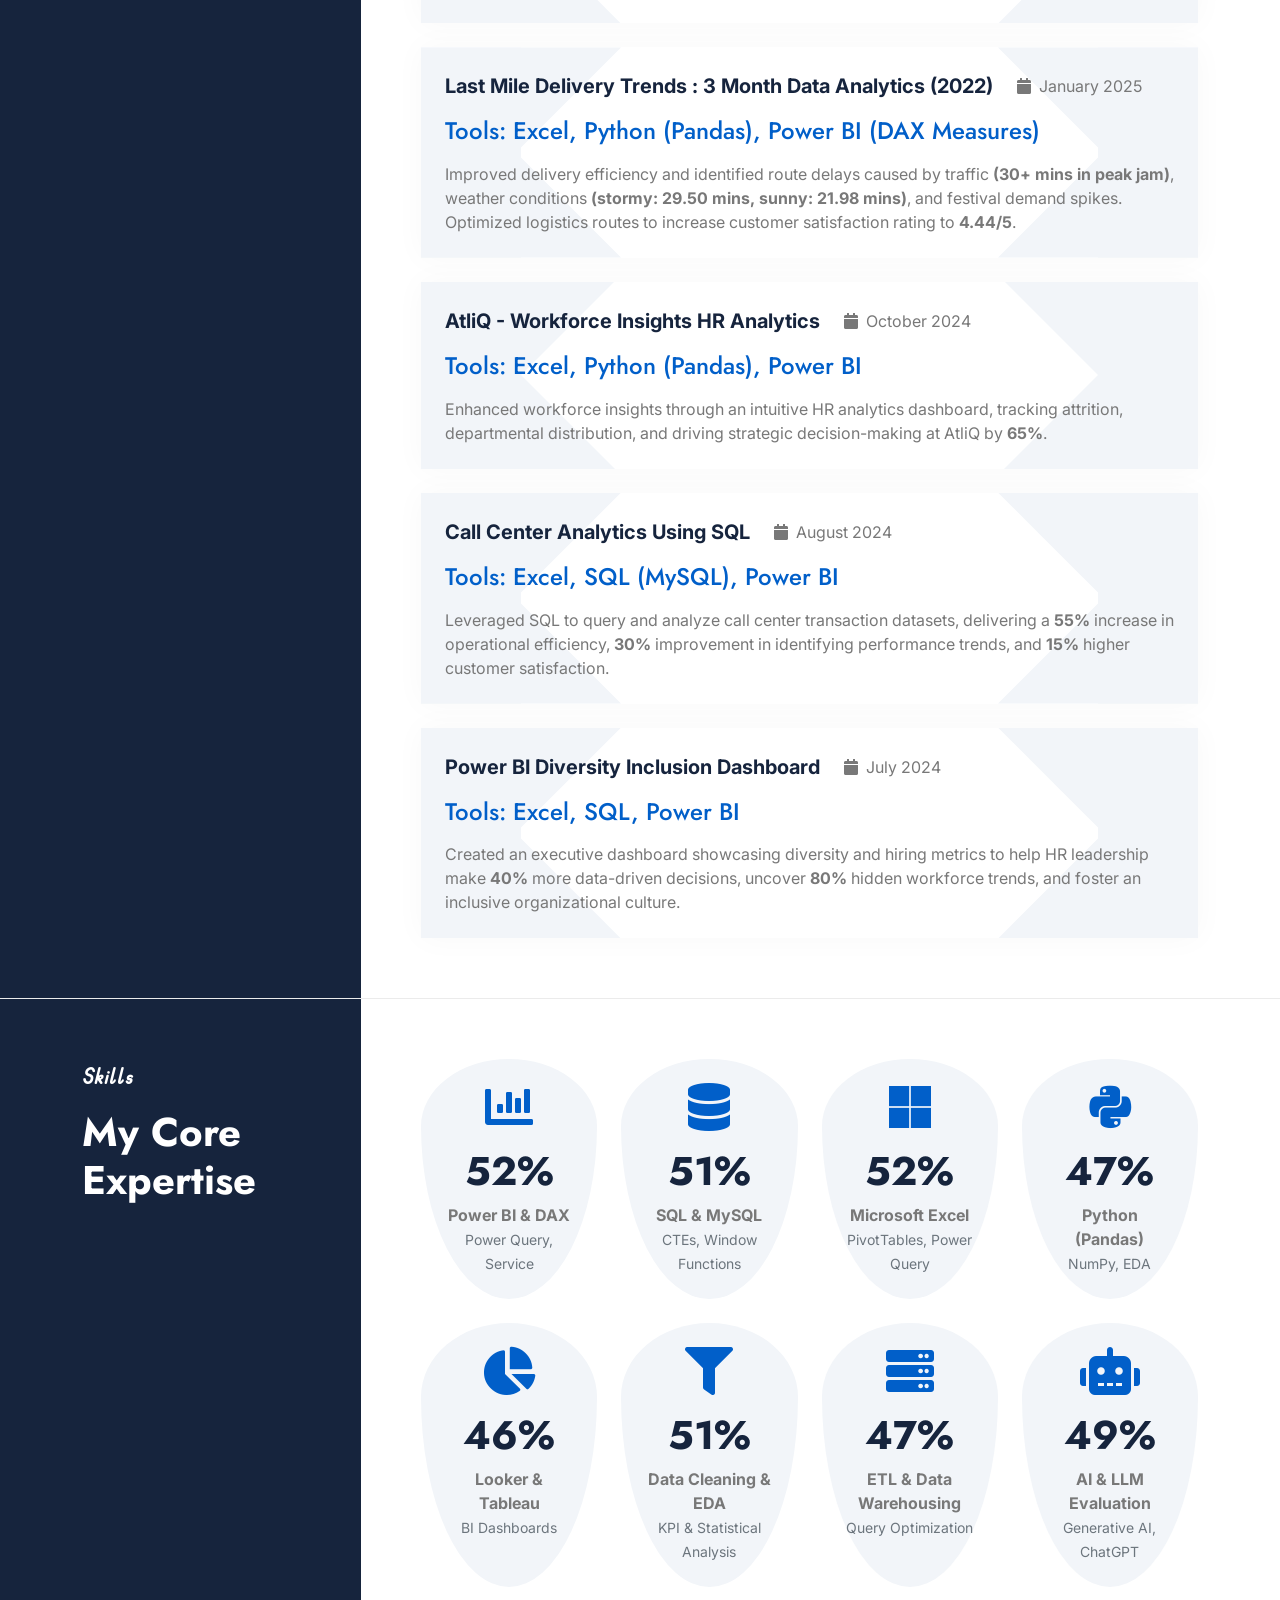
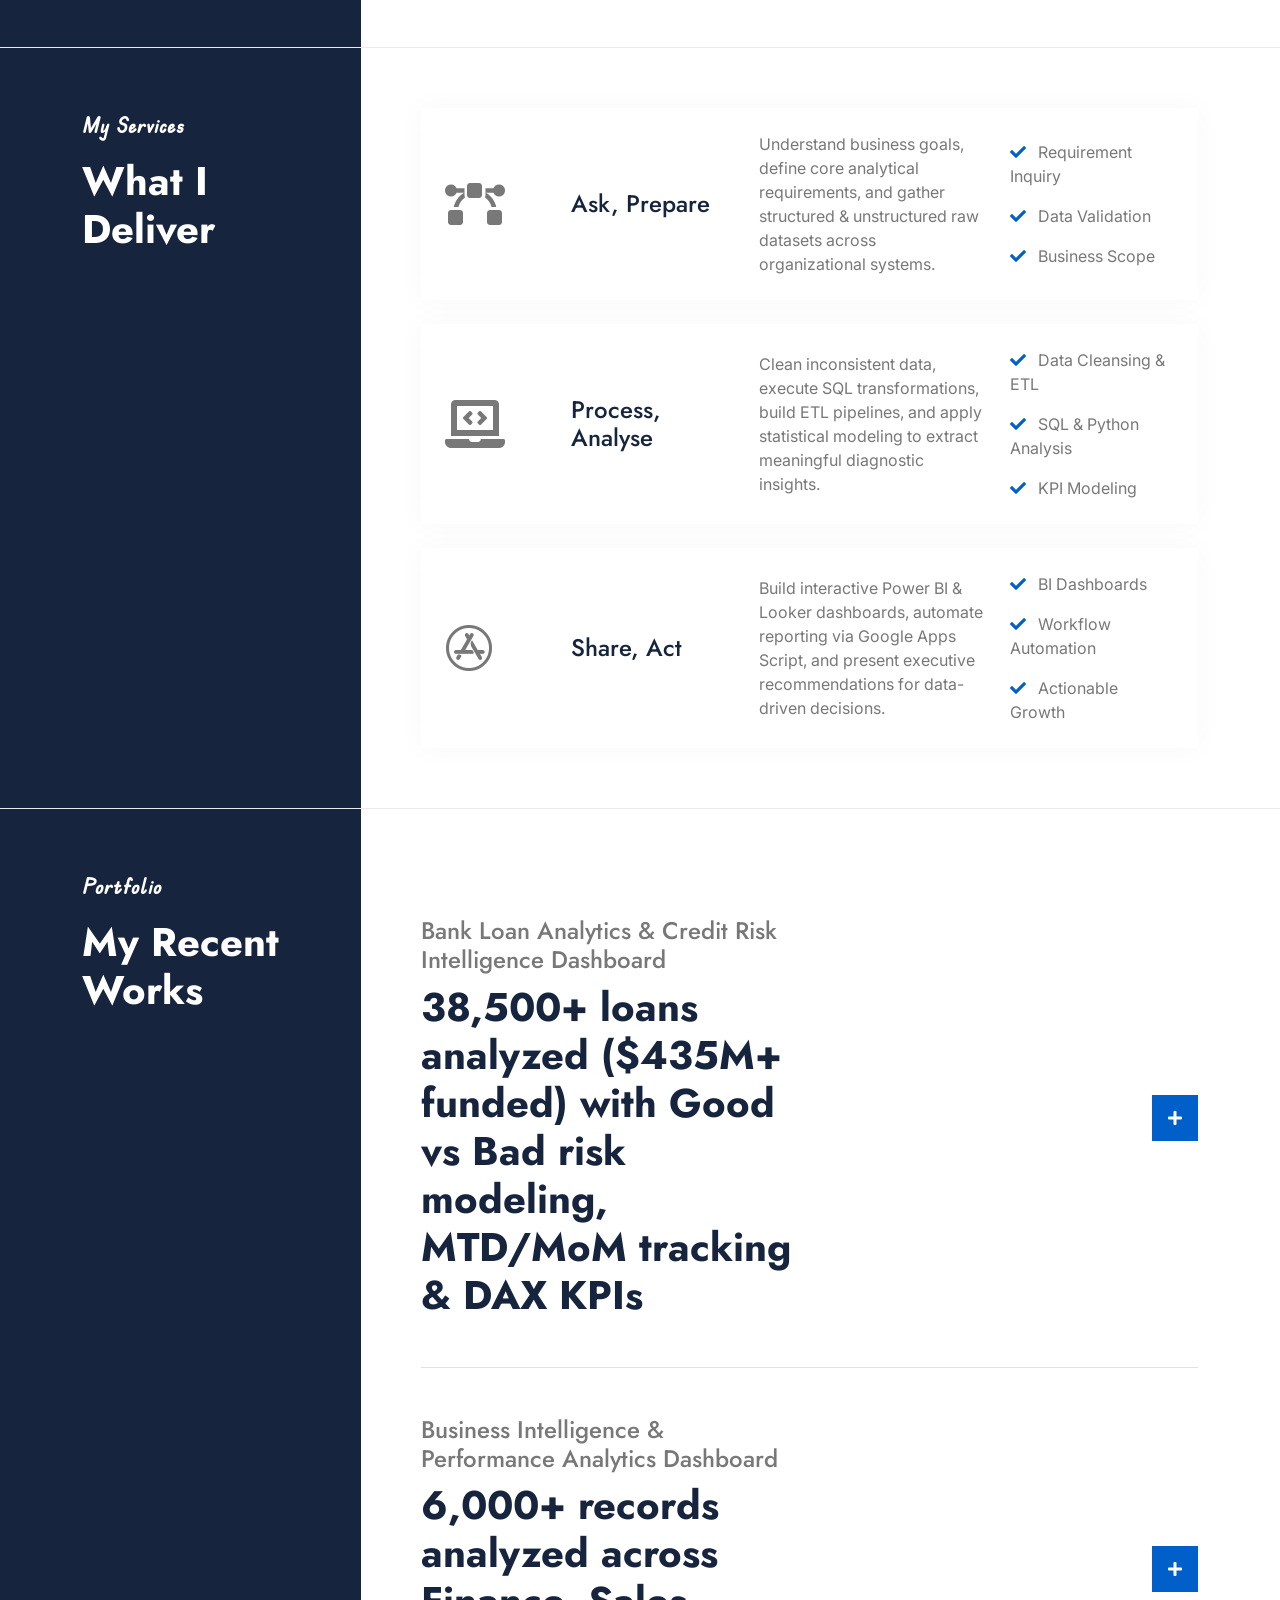
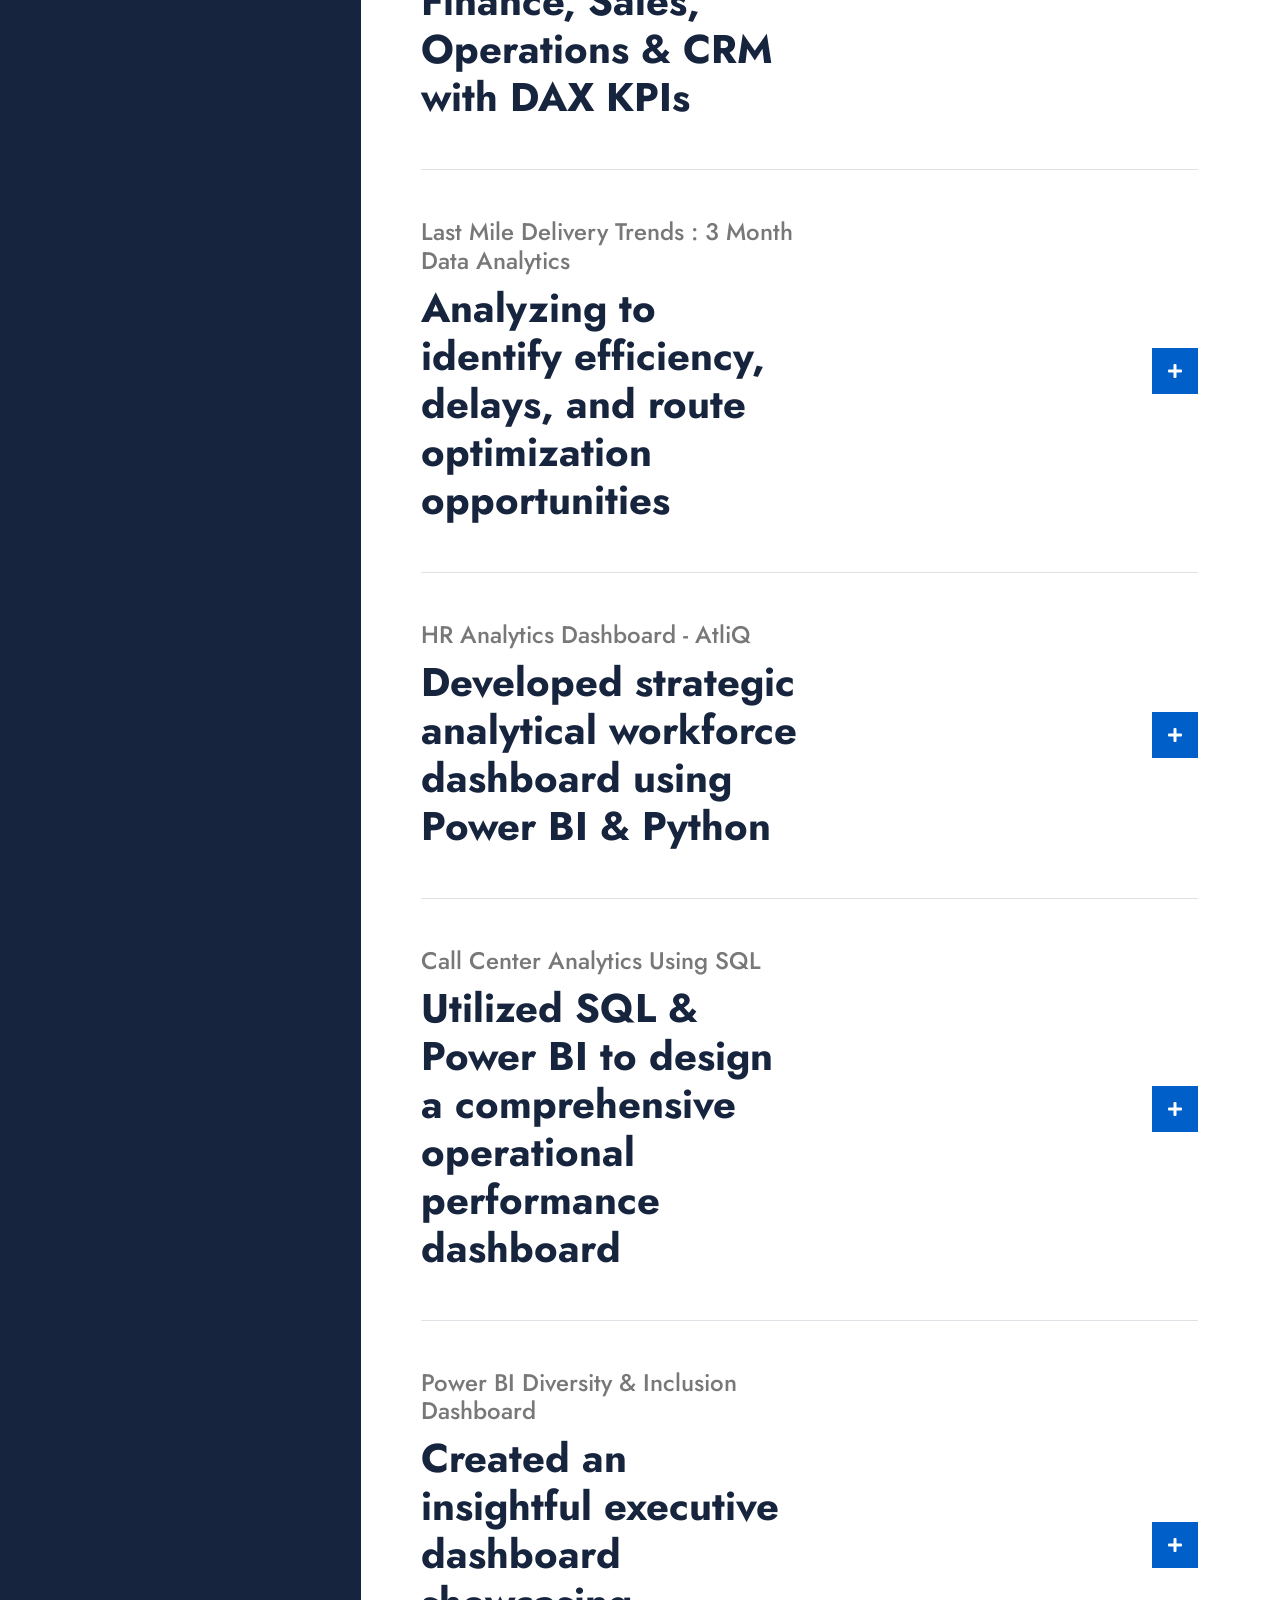
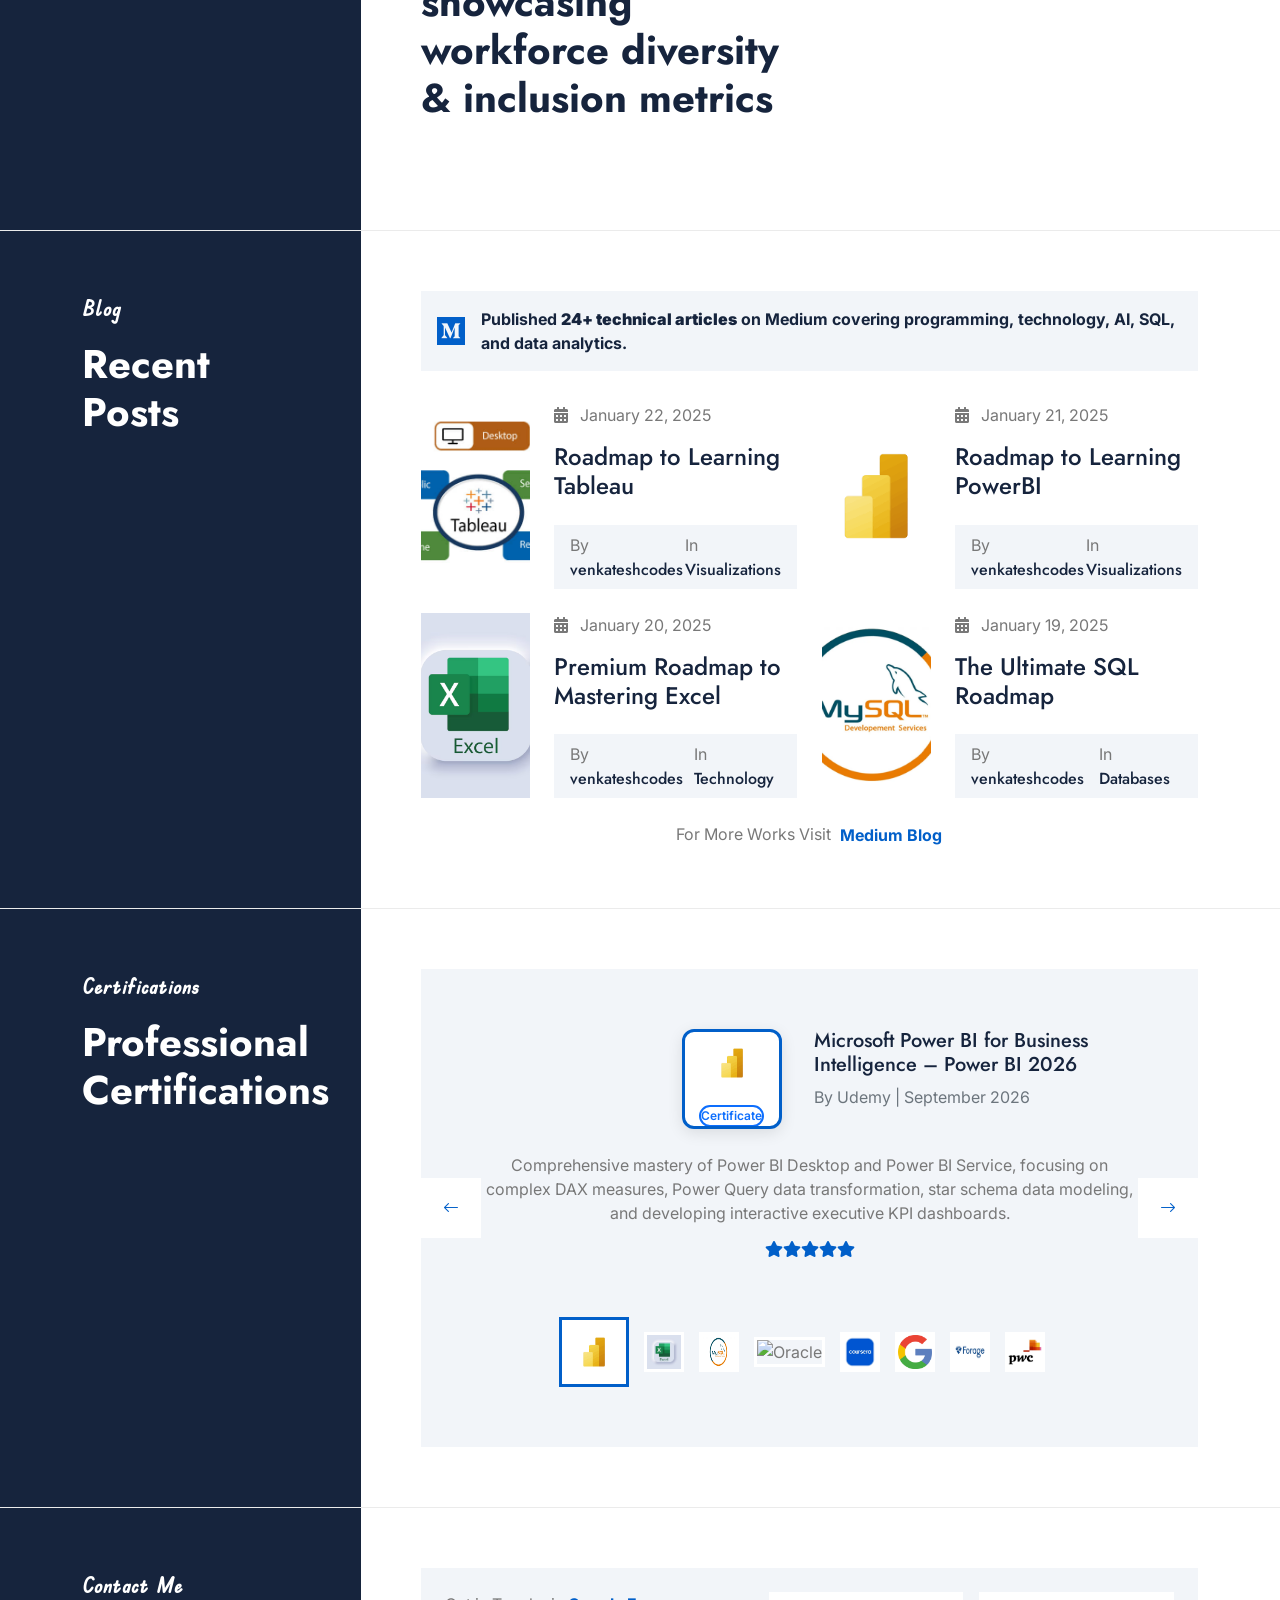
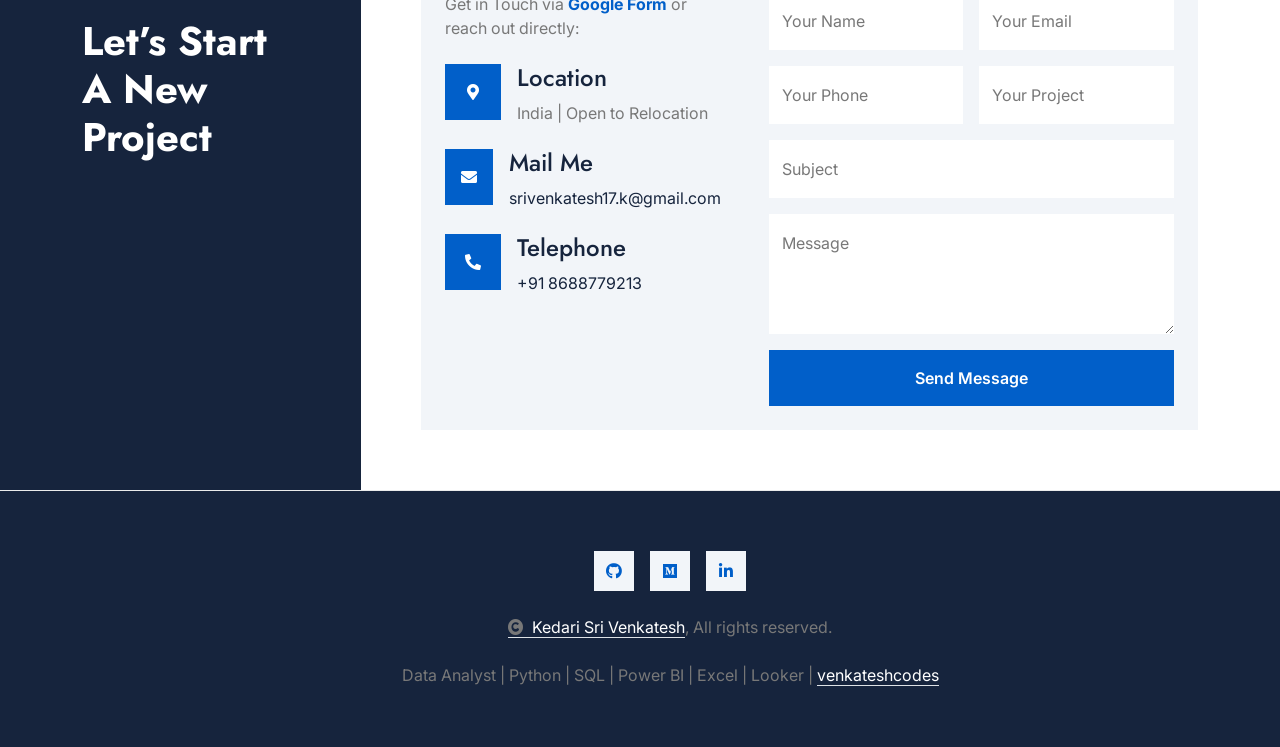
==== commit 05210d16: "Update index.html" ====
--- a/index.html
+++ b/index.html
@@ -3,10 +3,10 @@
 
     <head>
         <meta charset="utf-8">
-        <title>Venky's Portfolio</title>
+        <title>Kedari Sri Venkatesh | Data Analyst Portfolio</title>
         <meta content="width=device-width, initial-scale=1.0" name="viewport">
-        <meta content="" name="keywords">
-        <meta content="" name="description">
+        <meta content="Kedari Sri Venkatesh, Data Analyst, Power BI, SQL, Python, Excel, Looker, Business Intelligence, MIS Analyst, Portfolio" name="keywords">
+        <meta content="Portfolio of Kedari Sri Venkatesh - Data Analyst specializing in Python, SQL, Power BI, Excel, Looker, Business Intelligence, and AI Evaluation." name="description">
         <link rel="icon" type="image/png" href="img/Portfolio Logo.png">
 
         <!-- Google Web Fonts -->
@@ -22,7 +22,6 @@
         <link rel="stylesheet" href="lib/animate/animate.min.css"/>
         <link href="lib/lightbox/css/lightbox.min.css" rel="stylesheet">
         <link href="lib/owlcarousel/assets/owl.carousel.min.css" rel="stylesheet">
-
 
         <!-- Customized Bootstrap Stylesheet -->
         <link href="css/bootstrap.min.css" rel="stylesheet">
@@ -46,11 +45,17 @@
         <div class="container-fluid nav-section border-0">
             <nav class="navbar navbar-light">
                 <div class="navbar-nav flex-column">
-                    <a href="index.html" class="nav-item nav-link active"><span class="fa fa-home"></span> KsvHome</a>
-                    <a href="#KsvAbout" class="nav-item nav-link"><span class="far fa-address-card"></span> KsvAbout</a>
-                    <a href="#KsvService" class="nav-item nav-link"><span class="fab fa-servicestack"></span> KsvService</a>
-                    <a href="#KsvBlog" class="nav-item nav-link"><span class="fa fa-blog"></span> KsvBlog</a>
-                    <a href="#KsvContact" class="nav-item nav-link"><span class="fas fa-address-book"></span> KsvContact</a>
+                    <a href="#pigrHome" class="nav-item nav-link active"><span class="fa fa-home"></span> KsvHome</a>
+                    <a href="#pigraAbout" class="nav-item nav-link"><span class="far fa-address-card"></span> KsvAbout</a>
+                    <a href="#pigraEducation" class="nav-item nav-link"><span class="fas fa-graduation-cap"></span> KsvEducation</a>
+                    <a href="#pigraExperience" class="nav-item nav-link"><span class="fas fa-briefcase"></span> KsvExperience</a>
+                    <a href="#pigraProjects" class="nav-item nav-link"><span class="fas fa-project-diagram"></span> KsvProjects</a>
+                    <a href="#pigraSkills" class="nav-item nav-link"><span class="fas fa-tools"></span> KsvSkills</a>
+                    <a href="#pigraService" class="nav-item nav-link"><span class="fab fa-servicestack"></span> KsvService</a>
+                    <a href="#pigraPortfolio" class="nav-item nav-link"><span class="fas fa-chart-line"></span> KsvPortfolio</a>
+                    <a href="#pigraBlog" class="nav-item nav-link"><span class="fa fa-blog"></span> KsvBlog</a>
+                    <a href="#pigraCertificates" class="nav-item nav-link"><span class="fas fa-certificate"></span> KsvCertificates</a>
+                    <a href="#pigraContact" class="nav-item nav-link"><span class="fas fa-address-book"></span> KsvContact</a>
                 </div>
             </nav>
         </div>
@@ -63,11 +68,12 @@
                     <div class="col-12 col-lg-3">
                         <div class="header-content bg-dark h-100 pt-6 pe-6 pb-6">
                             <a href="index.html" class="navbar-brand d-inline-flex pb-5 wow fadeInUp" data-wow-delay="0.1s">
-                                <h1 class="display-6 text-white mb-0">Welcome </h1>
+                                <h1 class="display-6 text-white mb-0">Welcome</h1>
                             </a>
                             <div class="text-start d-flex flex-column justify-content-center wow fadeInUp" data-wow-delay="0.3s">
                                 <p class="text-white sub-title">👋 Hello I'm KEDARI SRI VENKATESH</p>
-                                <h1 class="display-6 text-white mb-0">Analyst for data to cook</h1>
+                                <h1 class="display-6 text-white mb-0">Data Analyst</h1>
+                                <p class="text-light mt-3 mb-0" style="font-size: 0.95rem; opacity: 0.85;">Python | SQL | Power BI | Excel | Looker</p>
                             </div>
                         </div>
                     </div>
@@ -80,16 +86,17 @@
                                     </div>
                                 </div>
                                 <div class="col-xl-6 wow fadeInUp" data-wow-delay="0.3s">
-                                    <h1 class="display-6 mb-4">Junior Data Analyst</h1>
-                                    <p class="mb-4"> Certificate in Google Data Analytics Professional Issued by Coursera, January 2025
+                                    <h1 class="display-6 mb-3">Data Analyst</h1>
+                                    <p class="mb-4 text-muted">
+                                        MCA graduate with hands-on experience in business intelligence, MIS reporting, SQL, Python, Excel, Power BI, and Looker. Experienced in cleaning and analyzing 3,900+ survey responses and 6,000+ business records.
                                     </p>
                                     <div class="d-flex align-items-center mb-2">
                                         <i class="fas fa-map-marker-alt text-primary me-3"></i>
-                                        <p class="text-dark mb-0">Tirupati, Andhra Pradesh, India</p>
+                                        <p class="text-dark mb-0">India | Open to Relocation</p>
                                     </div>
                                     <div class="d-flex align-items-center mb-2">
                                         <i class="fas fa-envelope text-primary me-3"></i>
-                                        <p class="text-dark mb-0">srivenkatesh6.k@gmail.com</p>
+                                        <p class="text-dark mb-0">srivenkatesh17.k@gmail.com</p>
                                     </div>
                                     <div class="d-flex align-items-center mb-2">
                                         <i class="fa fa-phone-alt text-primary me-3"></i>
@@ -100,10 +107,9 @@
                                         <p class="text-dark mb-0">https://venkateshcodes.github.io/kedarisrivenkatesh.io/</p>
                                     </div>
                                     <div class="d-flex">
-                                        <!-- <a class="btn btn-primary btn-sm-square me-3" href="#"><i class="fab fa-facebook-f text-white"></i></a> -->
-                                        <a class="btn btn-primary btn-sm-square me-3" href="https://medium.com/@srivenkatesh6.k"><i class="fab fa-medium text-white"></i></a>
-                                        <a class="btn btn-primary btn-sm-square me-3" href="https://github.com/venkateshcodes"><i class="fab fa-github text-white"></i></a>
-                                        <a class="btn btn-primary btn-sm-square me-0" href="https://www.linkedin.com/in/kedari-sri-venkatesh-359056347"><i class="fab fa-linkedin-in text-white"></i></a>
+                                        <a class="btn btn-primary btn-sm-square me-3" href="https://medium.com/@srivenkatesh6.k" target="_blank" title="Medium"><i class="fab fa-medium text-white"></i></a>
+                                        <a class="btn btn-primary btn-sm-square me-3" href="https://github.com/venkateshcodes" target="_blank" title="GitHub"><i class="fab fa-github text-white"></i></a>
+                                        <a class="btn btn-primary btn-sm-square me-0" href="https://www.linkedin.com/in/kedari-sri-venkatesh-359056347" target="_blank" title="LinkedIn"><i class="fab fa-linkedin-in text-white"></i></a>
                                     </div>
                                 </div>
                             </div>
@@ -123,7 +129,7 @@
                         <div class="about-header bg-dark h-100 pt-6 pe-6 pb-6">
                             <div class="text-start d-flex flex-column justify-content-center wow fadeInUp" data-wow-delay="0.1s">
                                 <p class="text-white sub-title">About Me</p>
-                                <h1 class="display-6 text-white mb-0">Data Analyst, India since 2025</h1>
+                                <h1 class="display-6 text-white mb-0">Data Analyst, India</h1>
                             </div>
                         </div>
                     </div>
@@ -134,31 +140,30 @@
                                     <div class="about-img bg-light p-4 wow fadeInUp" data-wow-delay="0.1s">
                                         <img src="img/about-img3.jpg" class="img-fluid w-100" alt="Image">
                                         <div class="sosial-icon">
-                                            <!-- <a class="btn btn-primary btn-sm-square mb-3" href="#"><i class="fab fa-facebook-f text-white"></i></a> -->
-                                            <a class="btn btn-primary btn-sm-square mb-3" href="https://medium.com/@srivenkatesh6.k"><i class="fab fa-medium text-white"></i></a>
-                                            <a class="btn btn-primary btn-sm-square mb-3" href="https://github.com/venkateshcodes"><i class="fab fa-github text-white"></i></a>
-                                            <a class="btn btn-primary btn-sm-square me-0" href="https://www.linkedin.com/in/kedari-sri-venkatesh-359056347"><i class="fab fa-linkedin-in text-white"></i></a>
+                                            <a class="btn btn-primary btn-sm-square mb-3" href="https://medium.com/@srivenkatesh6.k" target="_blank"><i class="fab fa-medium text-white"></i></a>
+                                            <a class="btn btn-primary btn-sm-square mb-3" href="https://github.com/venkateshcodes" target="_blank"><i class="fab fa-github text-white"></i></a>
+                                            <a class="btn btn-primary btn-sm-square mb-0" href="https://www.linkedin.com/in/kedari-sri-venkatesh-359056347" target="_blank"><i class="fab fa-linkedin-in text-white"></i></a>
                                         </div>
                                     </div>
                                 </div>
                                 <div class="col-xl-7 wow fadeInUp" data-wow-delay="0.3s">
                                     <h4 class="mb-4">Hello, I'm KEDARI SRI VENKATESH, Based in India</h4>
-                                    <p class="mb-4">I'm Venkatesh, a MCA student specializing in Data Analytics. Skilled in <strong>Power BI</strong>, <strong>Excel</strong>, and <strong>SQL</strong>, 
-                                        I leverage data-driven insights and visualizations to address real-world business challenges and enhance decision-making.
-                                    </p>                            
+                                    <p class="mb-4">
+                                        MCA graduate with hands-on experience in data analysis, MIS reporting, SQL, Python, Excel, Power BI, and Looker. Experienced in cleaning and analyzing <strong>3,900+ survey responses</strong> and <strong>6,000+ business records</strong>, developing interactive dashboards, performing exploratory and diagnostic analysis, and automating reporting workflows. Strong foundation in business intelligence, data visualization, and data-driven decision-making. Seeking a full-time Data Analyst opportunity and open to relocation.
+                                    </p>
                                     <div class="row g-4 mb-4">
                                         <div class="col-6">
-                                            <p><strong class="fw-bold text-dark">Phone :</strong> + 91 8688779213</p>
-                                            <!-- <p><strong class="fw-bold text-dark">skype :</strong> mezbah.wallas</p> -->
-                                            <p><strong class="fw-bold text-dark">Email :</strong> srivenkatesh6.k@gmail.com</p>
+                                            <p><strong class="fw-bold text-dark">Phone :</strong> +91 8688779213</p>
+                                            <p><strong class="fw-bold text-dark">Email :</strong> srivenkatesh17.k@gmail.com</p>
+                                            <p><strong class="fw-bold text-dark">Relocation :</strong> Open to Relocation</p>
                                         </div>
                                         <div class="col-6">
                                             <p><strong class="fw-bold text-dark">Nationality :</strong> Indian </p>                                            
-                                            <p class="mb-0"><strong class="fw-bold text-dark">Address :</strong> Andhra Pradesh,India</p>
-                                            <p class="mb-0"><strong class="fw-bold text-dark">Freelancer :</strong> Available</p>
-                                        </div>
-                                    </div>
-                                    <a href="https://drive.google.com/file/d/1n0kMscKAbXRYLUIgolITfE_REPyicwmr/view?usp=sharing" class="btn btn-primary py-2 px-4"> <i class="fas fa-download me-2"></i>Hire Me!!!</a>
+                                            <p class="mb-0"><strong class="fw-bold text-dark">Location :</strong> India</p>
+                                            <p class="mb-0"><strong class="fw-bold text-dark">Status :</strong> Available for Hire</p>
+                                        </div>
+                                    </div>
+                                    <a href="https://drive.google.com/file/d/1n0kMscKAbXRYLUIgolITfE_REPyicwmr/view?usp=sharing" target="_blank" class="btn btn-primary py-2 px-4"> <i class="fas fa-download me-2"></i>View Resume / Hire Me</a>
                                 </div>
                             </div>
                         </div>
@@ -170,14 +175,14 @@
 
 
         <!-- Education Start -->
-        <div class="container-fluid">
+        <div class="container-fluid" id="pigraEducation">
             <div class="container">
                 <div class="row g-0">
                     <div class="col-lg-3">
                         <div class="education-header bg-dark h-100 pt-6 pe-6 pb-6">
                             <div class="text-start d-flex flex-column justify-content-center wow fadeInUp" data-wow-delay="0.1s">
                                 <p class="text-white sub-title">Education</p>
-                                <h1 class="display-6 text-white mb-0">My education qualification</h1>
+                                <h1 class="display-6 text-white mb-0">Academic Background</h1>
                             </div>
                         </div>
                     </div>
@@ -185,35 +190,31 @@
                         <div class="education-content h-100 pt-6 ps-6 pb-6">
                             <div class="row g-4">
                                 <div class="col-12">
-                                    <div class="education-item rounded p-4 h-100 wow fadeInUp" data-wow-delay="0.2s">
-                                        <div class="d-flex align-items-center mb-3">
-                                            <p class="fs-5 mb-0 me-4">Sanskaram University</p> <!-- Change to your University -->
-                                            <div class="ms-auto">
-                                                <span class="fa fa-calendar me-1"></span> 2025 - present
-                                            </div>
-                                        </div>
-                                        <h4 class="mb-3">Master's of Computer Applications</h4>
-                                        <p class="mb-0">
-                                            Pursuing a <strong>Master of Computer Applications (MCA)</strong> with a focus on 
-                                            <strong>Data Analytics</strong>. Actively upskilling in <strong>SQL, Python, Power BI, and Machine Learning</strong>.  
-                                            Building expertise to drive <strong>data-driven decision making</strong> through projects and continuous learning.
-                                            Committed to build a career in <strong>data-driven decision making</strong>.
-                                        </p>
-                                    </div>
-                                </div>
-                                <div class="col-12">
                                     <div class="education-item rounded p-4 h-100 wow fadeInUp" data-wow-delay="0.1s">
                                         <div class="d-flex align-items-center mb-3">
-                                            <p class="fs-5 mb-0 me-4">Mohan Babu University</p>
-                                            <div class="ms-auto">
-                                                <span class="fa fa-calendar me-1"></span> 2022 - 2025
-                                            </div>
-                                        </div>
-                                        <h4 class="mb-3">Bachelor's of science in Computer science</h4>
-                                        <p class="mb-0">I am Completed my Bachelor of Science in Computer Science, 
-                                            securing an overall CGPA of <strong> 8.94 across my semesters</strong>. Focusing on data analytics, programming, and problem-solving.
-                                            With started tools like <strong> Power BI, SQL, and Python</strong>,
-                                            I'm passionate about leveraging technology to drive innovation and efficiency.
+                                            <p class="fs-5 mb-0 me-4 fw-bold text-dark">SANSKARAM UNIVERSITY, JHAJJAR, HARYANA</p>
+                                            <div>
+                                                <span class="fa fa-calendar me-1"></span> Aug 2025 – Aug 2027
+                                            </div>
+                                        </div>
+                                        <h4 class="mb-3 text-primary">Master of Computer Applications (MCA)</h4>
+                                        <p class="mb-0">
+                                            <strong>Relevant Coursework:</strong> Data Mining, Database Management, Statistical Analysis.<br>
+                                            Focused on advanced database systems, query optimization, statistical inference, and enterprise data analytics architectures.
+                                        </p>
+                                    </div>
+                                </div>
+                                <div class="col-12">
+                                    <div class="education-item rounded p-4 h-100 wow fadeInUp" data-wow-delay="0.3s">
+                                        <div class="d-flex align-items-center mb-3">
+                                            <p class="fs-5 mb-0 me-4 fw-bold text-dark">MOHAN BABU UNIVERSITY</p>
+                                            <div>
+                                                <span class="fa fa-calendar me-1"></span> Nov 2022 – Aug 2025
+                                            </div>
+                                        </div>
+                                        <h4 class="mb-3 text-primary">Bachelor of Science (B.Sc.) – Computer Science</h4>
+                                        <p class="mb-0">
+                                            Graduated with an overall CGPA of <strong>8.94 across semesters</strong>. Built a strong core in data analytics, computer science fundamentals, programming (Python, SQL, R), and statistical problem-solving.
                                         </p>
                                     </div>
                                 </div>
@@ -226,114 +227,120 @@
         <!-- Education End -->
         
         <!-- Experience Start -->
-        <div class="container-fluid">
+        <div class="container-fluid" id="pigraExperience">
             <div class="container">
                 <div class="row g-0">
                     <div class="col-lg-3">
                         <div class="experience-header bg-dark h-100 pt-6 pe-6 pb-6">
                             <div class="text-start d-flex flex-column justify-content-center wow fadeInUp" data-wow-delay="0.1s">
                                 <p class="text-white sub-title">Experience</p>
-                                <h1 class="display-6 text-white mb-0"> My Interships</h1>
+                                <h1 class="display-6 text-white mb-0">Professional Experience</h1>
                             </div>
                         </div>
                     </div>
                     <div class="col-lg-9">
                         <div class="experience-content h-100 pt-6 ps-6 pb-6">
                             <div class="row g-4">
+                                <!-- AI Evaluation Specialist -->
                                 <div class="col-12">
                                     <div class="experience-item rounded p-4 h-100 wow fadeInUp" data-wow-delay="0.1s">
                                         <div class="d-flex align-items-center mb-3">
-                                            <p class="fs-5 mb-0 me-4"> KultureHire : MIS Analyst Intern (Remote)</p>
-                                            <div>
-                                                <span class="fa fa-calendar me-1"></span> October 2025 – Present
-                                            </div>
-                                        </div>
-                                        <h4 class="mb-3"> Data Reporting & Process Optimization | Tools: Excel, SQL (MySQL), Power BI, Power Query, Python (Pandas) </h4>                                       
+                                            <p class="fs-5 mb-0 me-4 fw-bold text-dark">Handshake AI : AI Evaluation Specialist (Remote)</p>
+                                            <div>
+                                                <span class="fa fa-calendar me-1"></span> Sep 2026 – Present
+                                            </div>
+                                        </div>
+                                        <h4 class="mb-3 text-primary">LLMs, Generative AI, AI Evaluation, Task Alignment</h4>
                                         <div class="project-section">
-                                            <p class="project-description">
-                                                <p class="mb-0">
-                                                Assisting in <strong>data automation, dashboard creation,</strong> and <strong>report optimization</strong> 
-                                                to support business insights. Focused on <strong>enhancing MIS workflows</strong> and <strong>data accuracy</strong>
-                                                under the mentorship of <strong>Mr. Kadhiravan</strong>.
-                                            </p>
-                                        </div>
-                                        <div class="button-group">
-                                        <!-- Proof of Work -->
-                                        <a href="https://github.com/venkateshcodes/Internship/tree/40f7fadb42b01eb5bd248547add1b0d495a94193/KultureHire%20-%20MIS%20Analyst%20Intern"
-                                            target="_blank" class="btn-flat-linkedin">
-                                            <i class="fab fa-github"></i> Internship Ongoing
+                                            <ul class="mb-0 ps-3">
+                                                <li class="mb-2">Evaluate AI-generated work products including documents, presentations, and spreadsheets against professional quality standards and structured evaluation criteria.</li>
+                                                <li class="mb-2">Compare AI outputs for accuracy, relevance, consistency, formatting, and overall task alignment while applying systematic evaluation judgment.</li>
+                                                <li>Participated in a task involving the creation of an online multiplayer game as part of a Handshake collaboration involving <strong>OpenAI ChatGPT</strong>.</li>
+                                            </ul>
+                                        </div>
+                                    </div>
+                                </div>
+
+                                <!-- MIS Analyst Intern -->
+                                <div class="col-12">
+                                    <div class="experience-item rounded p-4 h-100 wow fadeInUp" data-wow-delay="0.2s">
+                                        <div class="d-flex align-items-center mb-3">
+                                            <p class="fs-5 mb-0 me-4 fw-bold text-dark">KultureHire : MIS Analyst Intern (Remote)</p>
+                                            <div>
+                                                <span class="fa fa-calendar me-1"></span> Jul 2026 – Oct 2026
+                                            </div>
+                                        </div>
+                                        <h4 class="mb-3 text-primary">Excel, Power Query, SQL, Power BI, Google Sheets, Google Apps Script</h4>
+                                        <div class="project-section">
+                                            <ul class="mb-0 ps-3">
+                                                <li class="mb-2">Processed and validated <strong>6,000+ business records</strong> across 4 departments using Excel, Power Query, SQL, Power BI, and Google Sheets.</li>
+                                                <li class="mb-2">Cleaned and standardized business datasets by handling inconsistent dates, categories, missing values, and formatting issues to create analysis-ready data.</li>
+                                                <li class="mb-2">Developed Power BI dashboards to monitor product performance, regional sales, payment status, CRM leads, and monthly business activity.</li>
+                                                <li class="mb-2">Wrote SQL queries for overdue payments, top customers, department performance, lead-to-sale analysis, and warehouse performance.</li>
+                                                <li>Automated overdue invoice reminders using <strong>Google Apps Script</strong>, reducing manual follow-up effort and improving timely communication.</li>
+                                            </ul>
+                                        </div>
+                                    </div>
+                                </div>
+
+                                <!-- Data Analyst Intern -->
+                                <div class="col-12">
+                                    <div class="experience-item rounded p-4 h-100 wow fadeInUp" data-wow-delay="0.3s">
+                                        <div class="d-flex align-items-center mb-3">
+                                            <p class="fs-5 mb-0 me-4 fw-bold text-dark">KultureHire : Data Analyst Intern (Remote)</p>
+                                            <div>
+                                                <span class="fa fa-calendar me-1"></span> Mar 2025 – Apr 2025
+                                            </div>
+                                        </div>
+                                        <h4 class="mb-3 text-primary">Data Analysis & Visualization | Tools: Excel, SQL (MySQL), Power BI, PowerPoint</h4>
+                                        <div class="project-section">
+                                            <ul class="mb-3 ps-3">
+                                                <li class="mb-2">Analyzed and cleaned <strong>3,900+ survey responses</strong> using Excel, SQL, and Power BI to identify Gen Z career preferences, workplace expectations, and salary trends.</li>
+                                                <li class="mb-2">Built interactive Power BI dashboards with <strong>20+ visualizations</strong> covering career clarity, work environment preferences, management expectations, and career influences.</li>
+                                                <li class="mb-2">Performed exploratory data analysis using Excel PivotTables and MySQL queries to identify trends across gender, industry preferences, work environments, and career goals.</li>
+                                                <li>Presented data-driven findings and workforce recommendations using dashboards, visualizations, and PowerPoint presentations.</li>
+                                            </ul>
+                                        </div>
+                                        <a href="https://drive.google.com/file/d/16cwOCmDc_XJtTqwAkph39ei-NQlOFpkl/view?usp=drive_link" target="_blank" class="btn-flat-linkedin">
+                                            <i class="fab fa-linkedin"></i> Credential Verification
                                         </a>
-
-
-                                        <!-- Credential Verification -->
-                                        <a href="https://drive.google.com/file/d/1aa_R6IyhGaio-WPYNEtjWu2izjwdXmok/view?usp=sharing" 
-                                            target="_blank" class="btn-flat-linkedin">
-                                            <i class="fab fa-linkedin-in"></i> Credential Verification
-                                        </a>
-                                        </div>
-                                    </div>
-                                </div>
-                                <div class="col-12">
-                                    <div class="experience-item rounded p-4 h-100 wow fadeInUp" data-wow-delay="0.1s">
+                                    </div>
+                                </div>
+
+                                <!-- AI Fellow - Trainee -->
+                                <div class="col-12">
+                                    <div class="experience-item rounded p-4 h-100 wow fadeInUp" data-wow-delay="0.4s">
                                         <div class="d-flex align-items-center mb-3">
-                                            <p class="fs-5 mb-0 me-4"> Medium : Technical Writer (Self- Employed)</p>
-                                            <div>
-                                                <span class="fa fa-calendar me-1"></span> August 2025 – Present
-                                            </div>
-                                        </div>
-                                        <h4 class="mb-3"> Data Analytics & Visualization | Technical Writing & Storytelling </h4>
+                                            <p class="fs-5 mb-0 me-4 fw-bold text-dark">Handshake AI : AI Fellow – Trainee (Remote)</p>
+                                            <div>
+                                                <span class="fa fa-calendar me-1"></span> Aug 2026 – Sep 2026
+                                            </div>
+                                        </div>
+                                        <h4 class="mb-3 text-primary">AI-Assisted Research, Drafting Workflows, Content Validation</h4>
                                         <div class="project-section">
-                                        <p class="project-description mb-0">
-                                            Creating <strong>data-focused articles</strong> on <strong>Medium</strong> that simplify 
-                                            complex analytics, visualization, and MIS concepts through <strong>real-world insights</strong>
-                                            and clear storytelling.
-                                        </p>
-                                    </div>
-                                        <div class="button-group">
-                                        <!-- Proof of Work -->
-                                        <a href="https://medium.com/@srivenkatesh6.k"
-                                            target="_blank" class="btn-flat-linkedin">
-                                            <i class="fab fa-medium"></i> Medium Profile
-                                        </a>
-
-                                        <!-- Credential Verification 
-                                        <a href="https://www.linkedin.com/learning/verify/your-credential-link" 
-                                            target="_blank" class="btn-flat-linkedin">
-                                            <i class="fab fa-linkedin-in"></i> Credential Verification
-                                        </a> -->
-                                        </div>
-                                    </div>
-                                </div>
-                                <div class="col-12">
-                                    <div class="experience-item rounded p-4 h-100 wow fadeInUp" data-wow-delay="0.1s">
+                                            <ul class="mb-0 ps-3">
+                                                <li class="mb-2">Created <strong>10+ research-oriented paper documents</strong> using AI-assisted drafting workflows followed by human editing, refinement, and content validation.</li>
+                                                <li>Applied structured review and editing techniques to improve clarity, organization, consistency, and readability of AI-assisted research content.</li>
+                                            </ul>
+                                        </div>
+                                    </div>
+                                </div>
+
+                                <!-- Technical Writer -->
+                                <div class="col-12">
+                                    <div class="experience-item rounded p-4 h-100 wow fadeInUp" data-wow-delay="0.5s">
                                         <div class="d-flex align-items-center mb-3">
-                                            <p class="fs-5 mb-0 me-4"> KultureHire : Data Analyst Intern (Remote)</p>
-                                            <div>
-                                                <span class="fa fa-calendar me-1"></span> March 2025 – April 2025
-                                            </div>
-                                        </div>
-                                        <h4 class="mb-3"> Data Analysis & Visualization | Tools: Google Forms, Excel, Pandas, SQL (MySQL), Power BI, PowerPoint </h4>
+                                            <p class="fs-5 mb-0 me-4 fw-bold text-dark">Medium : Technical Writer (Remote)</p>
+                                            <div>
+                                                <span class="fa fa-calendar me-1"></span> Aug 2025 – Present
+                                            </div>
+                                        </div>
+                                        <h4 class="mb-3 text-primary">Technical Documentation, Data Analytics, Python, SQL, AI</h4>
                                         <div class="project-section">
-                                            <p class="project-description">
-                                                <p class="mb-0"> I led a data-driven project analyzing over <strong> 3,900 Gen Z survey responses </strong>, to understand their
-                                                    <strong> career goals, salary expectations, </strong> and <strong> workplace preferences. </strong> Using tools like Excel, Pandas, MySQL, and Power BI, I cleaned and
-                                                    analyzed the data, created dashboards, and identified key trends.I applied the <strong>5W1H framework </strong> to suggest practical HR strategies like <strong> flexible work policies,
-                                                    mental health support and inclusive cultures. </strong> The findings were presented through clear visuals and KPIs, helping stakeholders make informed decisions. 
-                                                </p>
-                                            </p>
-                                        </div>
-                                        <div class="button-group">
-                                        <!-- Proof of Work -->
-                                        <a href="https://github.com/venkateshcodes/Internship/tree/a2e515e71f569ca8e49bc3ec422ec28ddedb5d65/KultureHire%20DA%20Intern"
-                                            target="_blank" class="btn-flat-linkedin">
-                                            <i class="fab fa-github"></i> Internship Artifacts
-                                        </a>
-
-                                        <!-- Credential Verification -->
-                                        <a href="https://www.linkedin.com/learning/verify/your-credential-link" 
-                                            target="_blank" class="btn-flat-linkedin">
-                                            <i class="fab fa-linkedin-in"></i> Credential Verification
-                                        </a>
+                                            <ul class="mb-0 ps-3">
+                                                <li class="mb-2">Published <strong>24+ technical articles</strong> covering programming, technology, AI, data visualization, and practical technical concepts.</li>
+                                                <li>Translated complex technical topics into structured, accessible, and reader-friendly content for enthusiasts and professionals.</li>
+                                            </ul>
                                         </div>
                                     </div>
                                 </div>
@@ -343,80 +350,137 @@
                 </div>
             </div>
         </div>        
-        <!-- Experience Start -->
+        <!-- Experience End -->
 
         <!-- Projects Start -->
-        <div class="container-fluid">
+        <div class="container-fluid" id="pigraProjects">
             <div class="container">
                 <div class="row g-0">
                     <div class="col-lg-3">
                         <div class="experience-header bg-dark h-100 pt-6 pe-6 pb-6">
                             <div class="text-start d-flex flex-column justify-content-center wow fadeInUp" data-wow-delay="0.1s">
-                                <p class="text-white sub-title">Self - Based Projects</p>
-                                <h1 class="display-6 text-white mb-0">My real time Projects</h1>
+                                <p class="text-white sub-title">Projects</p>
+                                <h1 class="display-6 text-white mb-0">Featured Analytics Projects</h1>
                             </div>
                         </div>
                     </div>
                     <div class="col-lg-9">
                         <div class="experience-content h-100 pt-6 ps-6 pb-6">
                             <div class="row g-4">
-                                <div class="col-12">
-                                    <div class="experience-item rounded p-4 h-100 wow fadeInUp" data-wow-delay="0.1s">
+                                <!-- Achievement Banner -->
+                                <div class="col-12">
+                                    <div class="experience-item rounded p-4 h-100 wow fadeInUp border border-primary border-2" data-wow-delay="0.1s" style="background: rgba(0, 123, 255, 0.05);">
+                                        <div class="d-flex align-items-center mb-2">
+                                            <i class="fas fa-award fa-2x text-primary me-3"></i>
+                                            <h4 class="mb-0 text-dark">Student to Entrepreneur Recognition — Sanskaram University</h4>
+                                        </div>
+                                        <p class="mb-0 text-muted">
+                                            Recognized for developing and presenting <strong>Healthcare AI Marketing Operating System (HAI-MOS)</strong>, an AI-powered healthcare platform integrating AI content generation, multilingual campaign creation, CRM, analytics, and multi-tenant operations.
+                                        </p>
+                                    </div>
+                                </div>
+
+                                <!-- Featured Project: Bank Loan Analytics & Credit Risk Dashboard -->
+                                <div class="col-12">
+                                    <div class="experience-item rounded p-4 h-100 wow fadeInUp" data-wow-delay="0.15s">
                                         <div class="d-flex align-items-center mb-3">
-                                            <p class="fs-5 mb-0 me-4"> Last Mile Delivery Trends : 3 Month Data Analytics (2022)</p>
-                                            <div>
-                                                <span class="fa fa-calendar me-1"></span> January 2025
-                                            </div>
-                                        </div>
-                                        <h4 class="mb-3">Tools used: Excel, python(Pandas), PowerBI(DAX Measures)</h4>
-                                        <p class="mb-0">It improves delivery efficiency, 
-                                            reducing delays caused by traffic <strong>30+ mins in high jam</strong>, 
-                                            weather <strong>stormy: 29.50 mins, sunny: 21.98 mins</strong>, and festival demand. 
-                                            Motorcycles <strong>26.64 mins</strong> ensure the fastest deliveries, 
-                                            while optimizing routes and staffing during peak periods can enhance performance and 
-                                            increase the <strong>4.44/5</strong> customer satisfaction rating. 
-                                        </p>
-                                    </div>
-                                </div>
-                                <div class="col-12">
-                                    <div class="experience-item rounded p-4 h-100 wow fadeInUp" data-wow-delay="0.1s">
+                                            <p class="fs-5 mb-0 me-4 fw-bold text-dark">Bank Loan Analytics &amp; Credit Risk Intelligence Dashboard</p>
+                                            <div>
+                                                <span class="fa fa-calendar me-1"></span> Power BI | SQL | Excel
+                                            </div>
+                                        </div>
+                                        <h4 class="mb-3 text-primary">Tools: Power BI | DAX | Credit Risk Modeling | SQL | Excel</h4>
+                                        <ul class="mb-3 ps-3">
+                                            <li class="mb-2">Analyzed <strong>38,500+ loan applications</strong> totaling <strong>$435M+ funded amount</strong> and $473M+ received cash flow with Good vs Bad risk modeling.</li>
+                                            <li class="mb-2">Engineered KPIs for loan status classification (Fully Paid, Current, Charged Off), default risk, and DTI trends.</li>
+                                            <li class="mb-2">Developed MTD (Month-to-Date) and MoM (Month-over-Month) time-intelligence tracking with complex DAX measures.</li>
+                                            <li>Created interactive dashboards covering loan purpose breakdown, grade/sub-grade risk tiers, and state-wise geographical lending patterns.</li>
+                                        </ul>
+                                        <a href="https://github.com/venkateshcodes/Bank-Loan-Analytics" target="_blank" class="btn btn-primary py-2 px-3">
+                                            <i class="fab fa-github me-2"></i> View on GitHub
+                                        </a>
+                                    </div>
+                                </div>
+
+                                <!-- Flagship Resume Project: Business Intelligence & Performance Analytics Dashboard -->
+                                <div class="col-12">
+                                    <div class="experience-item rounded p-4 h-100 wow fadeInUp" data-wow-delay="0.2s">
                                         <div class="d-flex align-items-center mb-3">
-                                            <p class="fs-5 mb-0 me-4">Atliq - Workforce Insights HR Analytics</p>
-                                            <div>
-                                                <span class="fa fa-calendar me-1"></span> October 2024
-                                            </div>
-                                        </div>
-                                        <h4 class="mb-3">Tools used: Excel, python(Pandas), PowerBI</h4>
-                                        <p class="mb-0">Enhanced workforce insights through an HR analytics dashboard, 
-                                            driving strategic decision-making at AtliQ with <strong>65%</strong>.
-                                        </p>
-                                    </div>
-                                </div>
+                                            <p class="fs-5 mb-0 me-4 fw-bold text-dark">Business Intelligence & Performance Analytics Dashboard</p>
+                                            <div>
+                                                <span class="fa fa-calendar me-1"></span> August 2026
+                                            </div>
+                                        </div>
+                                        <h4 class="mb-3 text-primary">Tools: Power BI | DAX | Power Query | Excel</h4>
+                                        <ul class="mb-0 ps-3">
+                                            <li class="mb-2">Analyzed <strong>6,000+ business records</strong> across Finance, Sales, Operations, and CRM datasets to identify performance trends and business insights.</li>
+                                            <li class="mb-2">Analyzed revenue, expenses, budgets, inventory, shipment fulfillment, sales performance, lead status, and conversion metrics across 4 business functions.</li>
+                                            <li class="mb-2">Created DAX measures and KPI metrics to evaluate financial performance, sales trends, operational efficiency, and CRM conversion performance.</li>
+                                            <li>Transformed and modeled 4 Excel datasets using Power Query and Power BI to convert raw business data into interactive, decision-ready analytics.</li>
+                                        </ul>
+                                    </div>
+                                </div>
+
+                                <!-- Project 2: Last Mile Delivery Trends -->
                                 <div class="col-12">
                                     <div class="experience-item rounded p-4 h-100 wow fadeInUp" data-wow-delay="0.3s">
                                         <div class="d-flex align-items-center mb-3">
-                                            <p class="fs-5 mb-0 me-4">Call Center Analytics Using SQL</p>
-                                            <div>
-                                                <span class="fa fa-calendar me-1"></span> August 2024
-                                            </div>
-                                        </div>
-                                        <h4 class="mb-3">Tools used: Excel, SQL, PowerBI</h4>
-                                        <p class="mb-0">This project leverages SQL to analyze call center data, aiming to <strong>55%</strong> ehance operational efficiency,
-                                            <strong>30%</strong>identify performance trends, and <strong>15%</strong>improve customer satisfaction through data-driven insights.
+                                            <p class="fs-5 mb-0 me-4 fw-bold text-dark">Last Mile Delivery Trends : 3 Month Data Analytics (2022)</p>
+                                            <div>
+                                                <span class="fa fa-calendar me-1"></span> January 2025
+                                            </div>
+                                        </div>
+                                        <h4 class="mb-3 text-primary">Tools: Excel, Python (Pandas), Power BI (DAX Measures)</h4>
+                                        <p class="mb-0">
+                                            Improved delivery efficiency and identified route delays caused by traffic <strong>(30+ mins in peak jam)</strong>, weather conditions <strong>(stormy: 29.50 mins, sunny: 21.98 mins)</strong>, and festival demand spikes. Optimized logistics routes to increase customer satisfaction rating to <strong>4.44/5</strong>.
                                         </p>
                                     </div>
                                 </div>
+
+                                <!-- Project 3: Atliq Workforce HR Analytics -->
+                                <div class="col-12">
+                                    <div class="experience-item rounded p-4 h-100 wow fadeInUp" data-wow-delay="0.4s">
+                                        <div class="d-flex align-items-center mb-3">
+                                            <p class="fs-5 mb-0 me-4 fw-bold text-dark">AtliQ - Workforce Insights HR Analytics</p>
+                                            <div>
+                                                <span class="fa fa-calendar me-1"></span> October 2024
+                                            </div>
+                                        </div>
+                                        <h4 class="mb-3 text-primary">Tools: Excel, Python (Pandas), Power BI</h4>
+                                        <p class="mb-0">
+                                            Enhanced workforce insights through an intuitive HR analytics dashboard, tracking attrition, departmental distribution, and driving strategic decision-making at AtliQ by <strong>65%</strong>.
+                                        </p>
+                                    </div>
+                                </div>
+
+                                <!-- Project 4: Call Center Analytics -->
                                 <div class="col-12">
                                     <div class="experience-item rounded p-4 h-100 wow fadeInUp" data-wow-delay="0.5s">
                                         <div class="d-flex align-items-center mb-3">
-                                            <p class="fs-5 mb-0 me-4">Power BI Diversity Inclusion Dashboard</p>
+                                            <p class="fs-5 mb-0 me-4 fw-bold text-dark">Call Center Analytics Using SQL</p>
+                                            <div>
+                                                <span class="fa fa-calendar me-1"></span> August 2024
+                                            </div>
+                                        </div>
+                                        <h4 class="mb-3 text-primary">Tools: Excel, SQL (MySQL), Power BI</h4>
+                                        <p class="mb-0">
+                                            Leveraged SQL to query and analyze call center transaction datasets, delivering a <strong>55%</strong> increase in operational efficiency, <strong>30%</strong> improvement in identifying performance trends, and <strong>15%</strong> higher customer satisfaction.
+                                        </p>
+                                    </div>
+                                </div>
+
+                                <!-- Project 5: Diversity Inclusion Dashboard -->
+                                <div class="col-12">
+                                    <div class="experience-item rounded p-4 h-100 wow fadeInUp" data-wow-delay="0.6s">
+                                        <div class="d-flex align-items-center mb-3">
+                                            <p class="fs-5 mb-0 me-4 fw-bold text-dark">Power BI Diversity Inclusion Dashboard</p>
                                             <div>
                                                 <span class="fa fa-calendar me-1"></span> July 2024
                                             </div>
                                         </div>
-                                        <h4 class="mb-3">Tools used: Excel, SQL, PowerBI</h4>
-                                        <p class="mb-0">Created a dashboard showcasing diversity metrics to help HR teams make <strong>40%</strong> data-driven decisions, 
-                                            <strong>80%</strong> identify trends, and promote inclusivity within the organization
+                                        <h4 class="mb-3 text-primary">Tools: Excel, SQL, Power BI</h4>
+                                        <p class="mb-0">
+                                            Created an executive dashboard showcasing diversity and hiring metrics to help HR leadership make <strong>40%</strong> more data-driven decisions, uncover <strong>80%</strong> hidden workforce trends, and foster an inclusive organizational culture.
                                         </p>
                                     </div>
                                 </div>
@@ -430,14 +494,14 @@
 
 
         <!-- Skills Start -->
-        <div class="container-fluid">
+        <div class="container-fluid" id="pigraSkills">
             <div class="container">
                 <div class="row g-0">
                     <div class="col-lg-3">
                         <div class="skills-header h-100 bg-dark pt-6 pe-6 pb-6">
                             <div class="text-start d-flex flex-column justify-content-center wow fadeInUp" data-wow-delay="0.1s">
                                 <p class="text-white sub-title">Skills</p>
-                                <h1 class="display-6 text-white mb-0">My expertise skills</h1>
+                                <h1 class="display-6 text-white mb-0">My Core Expertise</h1>
                             </div>
                         </div>
                     </div>
@@ -446,72 +510,90 @@
                             <div class="row g-4">
                                 <div class="col-6 col-md-4 col-lg-4 col-xl-3">
                                     <div class="skills-item text-center rounded p-4 h-100 wow fadeInUp" data-wow-delay="0.1s">
+                                        <div class="text-primary text-center mb-3"><span class="fas fa-chart-bar fa-3x"></span></div>
+                                        <div class="counter-counting d-flex justify-content-center">
+                                            <h4 class="display-6" data-toggle="counter-up">90</h4>
+                                            <h4 class="display-6">%</h4>
+                                        </div>
+                                        <p class="mb-0 fw-bold">Power BI & DAX</p>
+                                        <small class="text-muted">Power Query, Service</small>
+                                    </div>
+                                </div>
+                                <div class="col-6 col-md-4 col-lg-4 col-xl-3">
+                                    <div class="skills-item text-center rounded p-4 h-100 wow fadeInUp" data-wow-delay="0.2s">
+                                        <div class="text-primary text-center mb-3"><span class="fas fa-database fa-3x"></span></div>
+                                        <div class="counter-counting d-flex justify-content-center">
+                                            <h4 class="display-6" data-toggle="counter-up">88</h4>
+                                            <h4 class="display-6">%</h4>
+                                        </div>
+                                        <p class="mb-0 fw-bold">SQL & MySQL</p>
+                                        <small class="text-muted">CTEs, Window Functions</small>
+                                    </div>
+                                </div>
+                                <div class="col-6 col-md-4 col-lg-4 col-xl-3">
+                                    <div class="skills-item text-center rounded p-4 h-100 wow fadeInUp" data-wow-delay="0.3s">
                                         <div class="text-primary text-center mb-3"><span class="fab fa-microsoft fa-3x"></span></div>
                                         <div class="counter-counting d-flex justify-content-center">
-                                            <h4 class="display-6" data-toggle="counter-up">85</h4>
+                                            <h4 class="display-6" data-toggle="counter-up">90</h4>
                                             <h4 class="display-6">%</h4>
                                         </div>
-                                        <p class="mb-0">Microsoft Excel</p>
+                                        <p class="mb-0 fw-bold">Microsoft Excel</p>
+                                        <small class="text-muted">PivotTables, Power Query</small>
                                     </div>
                                 </div>
                                 <div class="col-6 col-md-4 col-lg-4 col-xl-3">
-                                    <div class="skills-item text-center rounded p-4 h-100 wow fadeInUp" data-wow-delay="0.3s">
-                                        <div class="text-primary text-center mb-3"><span class="fas fa-database fa-3x"></span></div>
+                                    <div class="skills-item text-center rounded p-4 h-100 wow fadeInUp" data-wow-delay="0.4s">
+                                        <div class="text-primary text-center mb-3"><span class="fab fa-python fa-3x"></span></div>
+                                        <div class="counter-counting d-flex justify-content-center">
+                                            <h4 class="display-6" data-toggle="counter-up">82</h4>
+                                            <h4 class="display-6">%</h4>
+                                        </div>
+                                        <p class="mb-0 fw-bold">Python (Pandas)</p>
+                                        <small class="text-muted">NumPy, EDA</small>
+                                    </div>
+                                </div>
+                                <div class="col-6 col-md-4 col-lg-4 col-xl-3">
+                                    <div class="skills-item text-center rounded p-4 h-100 wow fadeInUp" data-wow-delay="0.5s">
+                                        <div class="text-primary text-center mb-3"><span class="fas fa-chart-pie fa-3x"></span></div>
                                         <div class="counter-counting d-flex justify-content-center">
                                             <h4 class="display-6" data-toggle="counter-up">80</h4>
                                             <h4 class="display-6">%</h4>
                                         </div>
-                                        <p class="mb-0">SQL</p>
+                                        <p class="mb-0 fw-bold">Looker & Tableau</p>
+                                        <small class="text-muted">BI Dashboards</small>
                                     </div>
                                 </div>
                                 <div class="col-6 col-md-4 col-lg-4 col-xl-3">
-                                    <div class="skills-item text-center rounded p-4 h-100 wow fadeInUp" data-wow-delay="0.5s">
-                                        <div class="text-primary text-center mb-3"><span class="fab fa-python fa-3x"></span></div>
+                                    <div class="skills-item text-center rounded p-4 h-100 wow fadeInUp" data-wow-delay="0.6s">
+                                        <div class="text-primary text-center mb-3"><span class="fas fa-filter fa-3x"></span></div>
                                         <div class="counter-counting d-flex justify-content-center">
-                                            <h4 class="display-6" data-toggle="counter-up">75</h4>
+                                            <h4 class="display-6" data-toggle="counter-up">88</h4>
                                             <h4 class="display-6">%</h4>
                                         </div>
-                                        <p class="mb-0">Python</p>
+                                        <p class="mb-0 fw-bold">Data Cleaning & EDA</p>
+                                        <small class="text-muted">KPI & Statistical Analysis</small>
                                     </div>
                                 </div>
                                 <div class="col-6 col-md-4 col-lg-4 col-xl-3">
                                     <div class="skills-item text-center rounded p-4 h-100 wow fadeInUp" data-wow-delay="0.7s">
-                                        <div class="text-primary text-center mb-3"><span class="fas fa-cogs fa-3x"></span></div>
+                                        <div class="text-primary text-center mb-3"><span class="fas fa-server fa-3x"></span></div>
                                         <div class="counter-counting d-flex justify-content-center">
-                                            <h4 class="display-6" data-toggle="counter-up">70</h4>
+                                            <h4 class="display-6" data-toggle="counter-up">82</h4>
                                             <h4 class="display-6">%</h4>
                                         </div>
-                                        <p class="mb-0">R Programming</p>
+                                        <p class="mb-0 fw-bold">ETL & Data Warehousing</p>
+                                        <small class="text-muted">Query Optimization</small>
                                     </div>
                                 </div>
                                 <div class="col-6 col-md-4 col-lg-4 col-xl-3">
-                                    <div class="skills-item text-center rounded p-4 h-100 wow fadeInUp" data-wow-delay="0.1s">
-                                        <div class="text-primary text-center mb-3"><span class="fas fa-chart-bar fa-3x"></span></div>
-                                        <div class="counter-counting d-flex justify-content-center">
-                                            <h4 class="display-6" data-toggle="counter-up">80</h4>
-                                            <h4 class="display-6">%</h4>
-                                        </div>
-                                        <p class="mb-0">PowerBI</p>
-                                    </div>
-                                </div>
-                                <div class="col-6 col-md-4 col-lg-4 col-xl-3">
-                                    <div class="skills-item text-center rounded p-4 h-100 wow fadeInUp" data-wow-delay="0.3s">
-                                        <div class="text-primary text-center mb-3"><span class="fas fa-chart-pie fa-3x"></span></div>
-                                        <div class="counter-counting d-flex justify-content-center">
-                                            <h4 class="display-6" data-toggle="counter-up">70</h4>
-                                            <h4 class="display-6">%</h4>
-                                        </div>
-                                        <p class="mb-0">Tableau</p>
-                                    </div>
-                                </div>
-                                <div class="col-6 col-md-4 col-lg-4 col-xl-3">
-                                    <div class="skills-item text-center rounded p-4 h-100 wow fadeInUp" data-wow-delay="0.3s">
+                                    <div class="skills-item text-center rounded p-4 h-100 wow fadeInUp" data-wow-delay="0.8s">
                                         <div class="text-primary text-center mb-3"><span class="fas fa-robot fa-3x"></span></div>
                                         <div class="counter-counting d-flex justify-content-center">
                                             <h4 class="display-6" data-toggle="counter-up">85</h4>
                                             <h4 class="display-6">%</h4>
                                         </div>
-                                        <p class="mb-0">ChatGPT</p>
+                                        <p class="mb-0 fw-bold">AI & LLM Evaluation</p>
+                                        <small class="text-muted">Generative AI, ChatGPT</small>
                                     </div>
                                 </div>
                             </div>
@@ -522,144 +604,6 @@
         </div>
         <!-- Skills End -->
 
-        <!-- Data Insight Challenge Start -->
-        <div class="container-fluid">
-            <div class="container">
-                <div class="row g-0">
-                    <div class="col-lg-3">
-                        <div class="data-insight-header bg-dark h-100 pt-6 pe-6 pb-6">
-                            <div class="text-start d-flex flex-column justify-content-center wow fadeInUp" data-wow-delay="0.1s">
-                                <p class="text-white sub-title">Data Challenge</p>
-                                <h1 class="display-6 text-white mb-0">Interactive Analysis</h1>
-                            </div>
-                        </div>
-                    </div>
-                    <div class="col-lg-9">
-                        <div class="data-insight-content h-100 pt-6 ps-6 pb-6">
-                            <div class="data-insight-widget wow fadeInUp" data-wow-delay="0.1s">
-                                <div class="data-challenge-container">
-                                    <div class="data-challenge-header text-center mb-5">
-                                        <h2 class="display-6 mb-2">Data Insight Challenge</h2>
-                                        <p class="lead">Match the data patterns to reveal insights!</p>
-                                    </div>
-                                    
-                                    <!-- Tools Row -->
-                                    <div class="tools-row mb-4">
-                                        <h4 class="mb-3">Data Tools</h4>
-                                        <div class="items-container">
-                                            <div class="data-item-card" data-type="tool" data-value="SQL">
-                                                <i class="fas fa-database fa-2x mb-2"></i>
-                                                <span class="data-item-label">SQL</span>
-                                            </div>
-                                            <div class="data-item-card" data-type="tool" data-value="Python">
-                                                <i class="fab fa-python fa-2x mb-2"></i>
-                                                <span class="data-item-label">Python</span>
-                                            </div>
-                                            <div class="data-item-card" data-type="tool" data-value="Power BI">
-                                                <i class="fas fa-chart-bar fa-2x mb-2"></i>
-                                                <span class="data-item-label">Power BI</span>
-                                            </div>
-                                        </div>
-                                    </div>
-                                    
-                                    <!-- Data Size Row -->
-                                    <div class="data-row mb-4">
-                                        <h4 class="mb-3">Data Volume</h4>
-                                        <div class="items-container">
-                                            <div class="data-item-card" data-type="data" data-value="100">
-                                                <i class="fas fa-hashtag fa-2x mb-2"></i>
-                                                <span class="data-item-value">100</span>
-                                                <small class="data-item-desc">records</small>
-                                            </div>
-                                            <div class="data-item-card" data-type="data" data-value="250">
-                                                <i class="fas fa-hashtag fa-2x mb-2"></i>
-                                                <span class="data-item-value">250</span>
-                                                <small class="data-item-desc">records</small>
-                                            </div>
-                                            <div class="data-item-card" data-type="data" data-value="500">
-                                                <i class="fas fa-hashtag fa-2x mb-2"></i>
-                                                <span class="data-item-value">500</span>
-                                                <small class="data-item-desc">records</small>
-                                            </div>
-                                        </div>
-                                    </div>
-                                    
-                                    <!-- Action Row -->
-                                    <div class="action-row bg-light rounded p-4 mb-4">
-                                        <div class="selected-combination text-center mb-3">
-                                            <div class="selected-items d-flex justify-content-center align-items-center gap-3">
-                                                <div class="selected-item">
-                                                    <span id="selectedTool" class="selected-value">-</span>
-                                                    <small class="selected-label">Tool</small>
-                                                </div>
-                                                <div class="operator">
-                                                    <i class="fas fa-plus text-primary"></i>
-                                                </div>
-                                                <div class="selected-item">
-                                                    <span id="selectedData" class="selected-value">-</span>
-                                                    <small class="selected-label">Data</small>
-                                                </div>
-                                            </div>
-                                        </div>
-                                        
-                                        <div class="text-center">
-                                            <button id="analyzeDataBtn" class="btn btn-primary btn-lg analyze-data-btn">
-                                                <span class="btn-text">Analyze</span>
-                                                <span class="btn-icon"><i class="fas fa-chart-line me-2"></i></span>
-                                            </button>
-                                        </div>
-                                    </div>
-                                    
-                                    <!-- Results Section -->
-                                    <div id="dataInsights" class="results-section">
-                                        <div class="insights-header text-center mb-4">
-                                            <h3 class="mb-2">Data Insights</h3>
-                                            <p class="text-muted">Analysis results based on your selection</p>
-                                        </div>
-                                        
-                                        <div class="insights-container">
-                                            <div class="insight-card bg-white rounded p-4 mb-4">
-                                                <h5 class="insight-title mb-3">
-                                                    <i class="fas fa-lightbulb text-warning me-2"></i>
-                                                    Pattern Detected
-                                                </h5>
-                                                <p id="insightText" class="insight-text mb-0">
-                                                    Select a tool and data volume to reveal insights about data analysis performance and efficiency.
-                                                </p>
-                                            </div>
-                                            
-                                            <div class="metrics-grid">
-                                                <div class="row g-3">
-                                                    <div class="col-md-4">
-                                                        <div class="metric-card text-center bg-white rounded p-3">
-                                                            <div class="metric-value" id="efficiencyMetric">0%</div>
-                                                            <div class="metric-label">Efficiency</div>
-                                                        </div>
-                                                    </div>
-                                                    <div class="col-md-4">
-                                                        <div class="metric-card text-center bg-white rounded p-3">
-                                                            <div class="metric-value" id="accuracyMetric">0%</div>
-                                                            <div class="metric-label">Accuracy</div>
-                                                        </div>
-                                                    </div>
-                                                    <div class="col-md-4">
-                                                        <div class="metric-card text-center bg-white rounded p-3">
-                                                            <div class="metric-value" id="speedMetric">0%</div>
-                                                            <div class="metric-label">Speed</div>
-                                                        </div>
-                                                    </div>
-                                                </div>
-                                            </div>
-                                        </div>
-                                    </div>
-                                </div>
-                            </div>
-                        </div>
-                    </div>
-                </div>
-            </div>
-        </div>
-        <!-- Data Insight Challenge End -->
 
         <!-- Service Start -->
         <div class="container-fluid" id="pigraService">
@@ -669,7 +613,7 @@
                         <div class="service-header h-100 bg-dark pt-6 pe-6 pb-6">
                             <div class="text-start d-flex flex-column justify-content-center wow fadeInUp" data-wow-delay="0.1s">
                                 <p class="text-white sub-title">My Services</p>
-                                <h1 class="display-6 text-white mb-0">What I do for you</h1>
+                                <h1 class="display-6 text-white mb-0">What I Deliver</h1>
                             </div>
                         </div>
                     </div>
@@ -683,17 +627,16 @@
                                                 <i class="fas fa-bezier-curve fa-3x"></i>
                                             </div>
                                             <div class="col-xl-3">
-                                                <a href="#" class="h4 mb-0">Ask, Prepare</a>
+                                                <a href="#pigraService" class="h4 mb-0">Ask, Prepare</a>
                                             </div>
                                             <div class="col-xl-4">
-                                                <p class="mb-0">Ask questions to gain clarity and insight. 
-                                                    Prepare yourself to act with knowledge and confidence.
+                                                <p class="mb-0">Understand business goals, define core analytical requirements, and gather structured & unstructured raw datasets across organizational systems.
                                                 </p>
                                             </div>
                                             <div class="col-xl-3">
-                                                <p><i class="fa fa-check me-2"></i> Inquiry</p>
-                                                <p><i class="fa fa-check me-2"></i> Readiness</p>
-                                                <p class="mb-0"><i class="fa fa-check me-2"></i> Action</p>
+                                                <p><i class="fa fa-check me-2 text-primary"></i> Requirement Inquiry</p>
+                                                <p><i class="fa fa-check me-2 text-primary"></i> Data Validation</p>
+                                                <p class="mb-0"><i class="fa fa-check me-2 text-primary"></i> Business Scope</p>
                                             </div>
                                         </div>
                                     </div>
@@ -705,17 +648,16 @@
                                                 <i class="fas fa-laptop-code fa-3x"></i>
                                             </div>
                                             <div class="col-xl-3">
-                                                <a href="#" class="h4 mb-0">Process, Analyse</a>
+                                                <a href="#pigraService" class="h4 mb-0">Process, Analyse</a>
                                             </div>
                                             <div class="col-xl-4">
-                                                <p class="mb-0">Process the information carefully to ensure accuracy and relevance. 
-                                                    Analyze the data critically to extract meaningful insights and drive decisions
+                                                <p class="mb-0">Clean inconsistent data, execute SQL transformations, build ETL pipelines, and apply statistical modeling to extract meaningful diagnostic insights.
                                                 </p>
                                             </div>
                                             <div class="col-xl-3">
-                                                <p><i class="fa fa-check me-2"></i> Evaluation </p>                                             
-                                                <p><i class="fa fa-check me-2"></i> Accuracy</p>
-                                                <p class="mb-0"><i class="fa fa-check me-2"></i> Insight </p>
+                                                <p><i class="fa fa-check me-2 text-primary"></i> Data Cleansing & ETL</p>                                             
+                                                <p><i class="fa fa-check me-2 text-primary"></i> SQL & Python Analysis</p>
+                                                <p class="mb-0"><i class="fa fa-check me-2 text-primary"></i> KPI Modeling</p>
                                             </div>
                                         </div>
                                     </div>
@@ -727,17 +669,16 @@
                                                 <i class="fab fa-app-store fa-3x"></i>
                                             </div>
                                             <div class="col-xl-3">
-                                                <a href="#" class="h4 mb-0">Share, Act</a>
+                                                <a href="#pigraService" class="h4 mb-0">Share, Act</a>
                                             </div>
                                             <div class="col-xl-4">
-                                                <p class="mb-0">Sharing ideas and knowledge to foster collaboration and growth. 
-                                                    Act on my insights with purpose and determination to create meaningful change.
+                                                <p class="mb-0">Build interactive Power BI & Looker dashboards, automate reporting via Google Apps Script, and present executive recommendations for data-driven decisions.
                                                 </p>
                                             </div>
                                             <div class="col-xl-3">
-                                                <p><i class="fa fa-check me-2"></i> Collaboration</p>
-                                                <p><i class="fa fa-check me-2"></i> Purpose</p>
-                                                <p class="mb-0"><i class="fa fa-check me-2"></i> Change</p>
+                                                <p><i class="fa fa-check me-2 text-primary"></i> BI Dashboards</p>
+                                                <p><i class="fa fa-check me-2 text-primary"></i> Workflow Automation</p>
+                                                <p class="mb-0"><i class="fa fa-check me-2 text-primary"></i> Actionable Growth</p>
                                             </div>
                                         </div>
                                     </div>
@@ -752,7 +693,7 @@
 
 
         <!-- Portfolio Start -->
-        <div class="container-fluid">
+        <div class="container-fluid" id="pigraPortfolio">
             <div class="container">
                 <div class="row g-0">
                     <div class="col-lg-3">
@@ -765,82 +706,133 @@
                     </div>
                     <div class="col-lg-9">
                         <div class="portfolio-content h-100 pt-6 ps-6 pb-6">
+                            <!-- Featured Project: Bank Loan Analytics & Credit Risk Dashboard -->
                             <div class="portfolio-item py-5 border-bottom wow fadeInUp" data-wow-delay="0.1s">
                                 <div class="row g-4 align-items-center">
                                     <div class="col-xl-6">
-                                        <h4 class="text-body">Last Mile Delivery Trends : 3 Month Data Analytics 2022</h4>
-                                        <h1 class="display-6 mb-0">Analyzing to identify efficiency, delays, and optimization opportunities</h1>
+                                        <h4 class="text-body">Bank Loan Analytics &amp; Credit Risk Intelligence Dashboard</h4>
+                                        <h1 class="display-6 mb-0">38,500+ loans analyzed ($435M+ funded) with Good vs Bad risk modeling, MTD/MoM tracking &amp; DAX KPIs</h1>
                                     </div>
                                     <div class="col-9 col-xl-4">
                                         <div class="portfolio-img">
                                             <div class="portfolio-img-inner">
-                                                <img src="img/Delivery Dashboard 01.png" class="img-fluid" alt="Image">
+                                                <img src="screenshots/dashboard-overview.png" class="img-fluid" alt="Bank Loan Analytics Dashboard">
                                             </div>
                                         </div>
                                     </div>
                                     <div class="col-3 col-xl-2">
                                         <div class="view-img">
-                                            <a href="https://github.com/venkateshcodes/projects/tree/ea936e3d45b4e995f9db0de1644ea63465bb4584/Power%20Bi%20Projects/Delivery%20Analytics" class="btn btn-primary btn-lg-square"  target="_blank"><i class="fas fa-plus"></i></a>
-                                        </div>
-                                    </div>
-                                </div>
-                            </div>
+                                            <a href="https://github.com/venkateshcodes/Bank-Loan-Analytics" class="btn btn-primary btn-lg-square" target="_blank" title="View Project on GitHub"><i class="fas fa-plus"></i></a>
+                                        </div>
+                                    </div>
+                                </div>
+                            </div>
+
+                            <!-- Featured New Project from Resume -->
+                            <div class="portfolio-item py-5 border-bottom wow fadeInUp" data-wow-delay="0.2s">
+                                <div class="row g-4 align-items-center">
+                                    <div class="col-xl-6">
+                                        <h4 class="text-body">Business Intelligence & Performance Analytics Dashboard</h4>
+                                        <h1 class="display-6 mb-0">6,000+ records analyzed across Finance, Sales, Operations & CRM with DAX KPIs</h1>
+                                    </div>
+                                    <div class="col-9 col-xl-4">
+                                        <div class="portfolio-img">
+                                            <div class="portfolio-img-inner">
+                                                <img src="img/BI Performance Dashboard 05.jpg" class="img-fluid" alt="BI Performance Dashboard">
+                                            </div>
+                                        </div>
+                                    </div>
+                                    <div class="col-3 col-xl-2">
+                                        <div class="view-img">
+                                            <a href="https://github.com/venkateshcodes/projects/tree/85b2db7dd225c7bfd82ae3cac2d3aa82daee6731/Power%20Bi%20Projects/Business%20performance%20Analytics" class="btn btn-primary btn-lg-square" target="_blank"><i class="fas fa-plus"></i></a>
+                                        </div>
+                                    </div>
+                                </div>
+                            </div>
+
+                            <!-- Last Mile Delivery Trends -->
+                            <div class="portfolio-item py-5 border-bottom wow fadeInUp" data-wow-delay="0.2s">
+                                <div class="row g-4 align-items-center">
+                                    <div class="col-xl-6">
+                                        <h4 class="text-body">Last Mile Delivery Trends : 3 Month Data Analytics</h4>
+                                        <h1 class="display-6 mb-0">Analyzing to identify efficiency, delays, and route optimization opportunities</h1>
+                                    </div>
+                                    <div class="col-9 col-xl-4">
+                                        <div class="portfolio-img">
+                                            <div class="portfolio-img-inner">
+                                                <img src="img/Delivery Dashboard 01.png" class="img-fluid" alt="Delivery Dashboard">
+                                            </div>
+                                        </div>
+                                    </div>
+                                    <div class="col-3 col-xl-2">
+                                        <div class="view-img">
+                                            <a href="https://github.com/venkateshcodes/projects/tree/ea936e3d45b4e995f9db0de1644ea63465bb4584/Power%20Bi%20Projects/Delivery%20Analytics" class="btn btn-primary btn-lg-square" target="_blank"><i class="fas fa-plus"></i></a>
+                                        </div>
+                                    </div>
+                                </div>
+                            </div>
+
+                            <!-- HR Analytics Dashboard -->
                             <div class="portfolio-item py-5 border-bottom wow fadeInUp" data-wow-delay="0.3s">
                                 <div class="row g-4 align-items-center">
                                     <div class="col-xl-6">
-                                        <h4 class="text-body">HR analytics Dashboard - AtliQ</h4>
-                                        <h1 class="display-6 mb-0">Developed Analytical Dashboard using PowerBI</h1>
+                                        <h4 class="text-body">HR Analytics Dashboard - AtliQ</h4>
+                                        <h1 class="display-6 mb-0">Developed strategic analytical workforce dashboard using Power BI & Python</h1>
                                     </div>
                                     <div class="col-9 col-xl-4">
                                         <div class="portfolio-img">
                                             <div class="portfolio-img-inner">
-                                                <img src="img/HR Analytics Dashboard 02.jpg" class="img-fluid" alt="Image">
+                                                <img src="img/HR Analytics Dashboard 02.jpg" class="img-fluid" alt="HR Analytics Dashboard">
                                             </div>
                                         </div>
                                     </div>
                                     <div class="col-3 col-xl-2">
                                         <div class="view-img">
-                                            <a href="https://github.com/venkateshcodes/projects/tree/e848d805b700078d0a1b3cf9bcfef31e003def56/Power%20Bi%20Projects/HR%20Analytics" class="btn btn-primary btn-lg-square"  target="_blank"><i class="fas fa-plus"></i></a>
-                                        </div>
-                                    </div>
-                                </div>
-                            </div>
+                                            <a href="https://github.com/venkateshcodes/projects/tree/e848d805b700078d0a1b3cf9bcfef31e003def56/Power%20Bi%20Projects/HR%20Analytics" class="btn btn-primary btn-lg-square" target="_blank"><i class="fas fa-plus"></i></a>
+                                        </div>
+                                    </div>
+                                </div>
+                            </div>
+
+                            <!-- Call Center Analytics -->
+                            <div class="portfolio-item py-5 border-bottom wow fadeInUp" data-wow-delay="0.4s">
+                                <div class="row g-4 align-items-center">
+                                    <div class="col-xl-6">
+                                        <h4 class="text-body">Call Center Analytics Using SQL</h4>
+                                        <h1 class="display-6 mb-0">Utilized SQL & Power BI to design a comprehensive operational performance dashboard</h1>
+                                    </div>
+                                    <div class="col-9 col-xl-4">
+                                        <div class="portfolio-img">
+                                            <div class="portfolio-img-inner">
+                                                <img src="img/Call Center Analytics 03.jpg" class="img-fluid" alt="Call Center Analytics">
+                                            </div>
+                                        </div>
+                                    </div>
+                                    <div class="col-3 col-xl-2">
+                                        <div class="view-img">
+                                            <a href="https://github.com/venkateshcodes/projects/tree/e848d805b700078d0a1b3cf9bcfef31e003def56/SQL%20Projects/Call%20Center%20Analytics%20Using%20Sql%20and%20PowerBI" class="btn btn-primary btn-lg-square" target="_blank"><i class="fas fa-plus"></i></a>
+                                        </div>
+                                    </div>
+                                </div>
+                            </div>
+
+                            <!-- Diversity Inclusion Dashboard -->
                             <div class="portfolio-item py-5 wow fadeInUp" data-wow-delay="0.5s">
                                 <div class="row g-4 align-items-center">
                                     <div class="col-xl-6">
-                                        <h4 class="text-body">Call Center Analytics Using SQL</h4>
-                                        <h1 class="display-6 mb-0">Utilized Power BI to design a comprehensive dashboard</h1>
+                                        <h4 class="text-body">Power BI Diversity & Inclusion Dashboard</h4>
+                                        <h1 class="display-6 mb-0">Created an insightful executive dashboard showcasing workforce diversity & inclusion metrics</h1>
                                     </div>
                                     <div class="col-9 col-xl-4">
                                         <div class="portfolio-img">
                                             <div class="portfolio-img-inner">
-                                                <img src="img/Call Center Analytics 03.jpg" class="img-fluid" alt="Image">
+                                                <img src="img/Diversity Inclusion Dashboard 04.jpg" class="img-fluid" alt="Diversity Inclusion Dashboard">
                                             </div>
                                         </div>
                                     </div>
                                     <div class="col-3 col-xl-2">
                                         <div class="view-img">
-                                            <a href="https://github.com/venkateshcodes/projects/tree/e848d805b700078d0a1b3cf9bcfef31e003def56/SQL%20Projects/Call%20Center%20Analytics%20Using%20Sql%20and%20PowerBI" class="btn btn-primary btn-lg-square"  target="_blank"><i class="fas fa-plus"></i></a>
-                                        </div>
-                                    </div>
-                                </div>
-                            </div>
-                            <div class="portfolio-item py-5 wow fadeInUp" data-wow-delay="0.5s">
-                                <div class="row g-4 align-items-center">
-                                    <div class="col-xl-6">
-                                        <h4 class="text-body">Power BI Diversity Inclusion Dashboard</h4>
-                                        <h1 class="display-6 mb-0">Created an insightful dashboard showcasing diversity metrics.</h1>
-                                    </div>
-                                    <div class="col-9 col-xl-4">
-                                        <div class="portfolio-img">
-                                            <div class="portfolio-img-inner">
-                                                <img src="img/Diversity Inclusion Dashboard 04.jpg" class="img-fluid" alt="Image">
-                                            </div>
-                                        </div>
-                                    </div>
-                                    <div class="col-3 col-xl-2">
-                                        <div class="view-img">
-                                            <a href="https://github.com/venkateshcodes/projects/tree/e848d805b700078d0a1b3cf9bcfef31e003def56/Power%20Bi%20Projects/NextGen%20Diversity%20Analytics" class="btn btn-primary btn-lg-square"  target="_blank"><i class="fas fa-plus"></i></a>
+                                            <a href="https://github.com/venkateshcodes/projects/tree/e848d805b700078d0a1b3cf9bcfef31e003def56/Power%20Bi%20Projects/NextGen%20Diversity%20Analytics" class="btn btn-primary btn-lg-square" target="_blank"><i class="fas fa-plus"></i></a>
                                         </div>
                                     </div>
                                 </div>
@@ -868,23 +860,29 @@
                     <div class="col-lg-9">
                         <div class="blog-content h-100 pt-6 ps-6 pb-6">
                             <div class="row g-4">
+                                <div class="col-12 mb-2 wow fadeInUp" data-wow-delay="0.05s">
+                                    <div class="p-3 bg-light rounded d-flex align-items-center">
+                                        <i class="fab fa-medium fa-2x text-primary me-3"></i>
+                                        <p class="mb-0 text-dark fw-bold">Published <strong>24+ technical articles</strong> on Medium covering programming, technology, AI, SQL, and data analytics.</p>
+                                    </div>
+                                </div>
                                 <div class="col-xl-6">
                                     <div class="blog-item wow fadeInUp" data-wow-delay="0.1s">
                                         <div class="row g-4">
                                             <div class="col-4">
                                                 <div class="blog-item-img bg-dark h-100">
-                                                    <a href="https://medium.com/@srivenkatesh6.k/mastering-data-analytics-with-tableau-the-fundamentals-you-need-in-2025-f13661a927e9">
-                                                        <img src="img/tableau-tools.png" class="img-fluid w-100 h-100" style="object-fit: cover;" alt="Image">
+                                                    <a href="https://medium.com/@srivenkatesh6.k/mastering-data-analytics-with-tableau-the-fundamentals-you-need-in-2025-f13661a927e9" target="_blank">
+                                                        <img src="img/tableau-tools.png" class="img-fluid w-100 h-100" style="object-fit: cover;" alt="Tableau">
                                                     </a>
                                                 </div>
                                             </div>
                                             <div class="col-8">
                                                 <div class="h-100">
                                                     <p class="text-body mb-3"><i class="fa fa-calendar-alt me-2"></i> January 22, 2025</p>
-                                                    <a href="#" class="d-inline-block h4 mb-4">Roadmap to Learning Tableau</a>
+                                                    <a href="https://medium.com/@srivenkatesh6.k/mastering-data-analytics-with-tableau-the-fundamentals-you-need-in-2025-f13661a927e9" target="_blank" class="d-inline-block h4 mb-4">Roadmap to Learning Tableau</a>
                                                     <div class="py-2 px-3 bg-light d-flex justify-content-between">
-                                                        <p class="mb-0 text-body">By <a href="#" class="h6">venkateshcodes</a></p>
-                                                        <p class="mb-0 text-body">In <a href="#" class="h6">visualizations</a></p>
+                                                        <p class="mb-0 text-body">By <a href="https://medium.com/@srivenkatesh6.k" target="_blank" class="h6">venkateshcodes</a></p>
+                                                        <p class="mb-0 text-body">In <a href="#" class="h6">Visualizations</a></p>
                                                     </div>
                                                 </div>
                                             </div>
@@ -896,18 +894,18 @@
                                         <div class="row g-4">
                                             <div class="col-4">
                                                 <div class="blog-item-img bg-dark h-100">
-                                                    <a href="#">
-                                                        <img src="img/Powerbi.png" class="img-fluid w-100 h-100" style="object-fit: cover;" alt="Image">
+                                                    <a href="https://medium.com/@srivenkatesh6.k/pbi-visual-8b0ffde4fd7b" target="_blank">
+                                                        <img src="img/Powerbi.png" class="img-fluid w-100 h-100" style="object-fit: cover;" alt="PowerBI">
                                                     </a>
                                                 </div>
                                             </div>
                                             <div class="col-8">
                                                 <div class="h-100">
                                                     <p class="text-body mb-3"><i class="fa fa-calendar-alt me-2"></i> January 21, 2025</p>
-                                                    <a href="https://medium.com/@srivenkatesh6.k/pbi-visual-8b0ffde4fd7b" class="d-inline-block h4 mb-4">Roadmap to Learning PowerBI</a>
+                                                    <a href="https://medium.com/@srivenkatesh6.k/pbi-visual-8b0ffde4fd7b" target="_blank" class="d-inline-block h4 mb-4">Roadmap to Learning PowerBI</a>
                                                     <div class="py-2 px-3 bg-light d-flex justify-content-between">
-                                                        <p class="mb-0 text-body">By <a href="#" class="h6">venkateshcodes</a></p>
-                                                        <p class="mb-0 text-body">In <a href="#" class="h6">visualizations</a></p>
+                                                        <p class="mb-0 text-body">By <a href="https://medium.com/@srivenkatesh6.k" target="_blank" class="h6">venkateshcodes</a></p>
+                                                        <p class="mb-0 text-body">In <a href="#" class="h6">Visualizations</a></p>
                                                     </div>
                                                 </div>
                                             </div>
@@ -919,18 +917,18 @@
                                         <div class="row g-4">
                                             <div class="col-4">
                                                 <div class="blog-item-img bg-dark h-100">
-                                                    <a href="#">
-                                                        <img src="img/Excel.png" class="img-fluid w-100 h-100" style="object-fit: cover;" alt="Image">
+                                                    <a href="https://medium.com/@srivenkatesh6.k/premium-roadmap-to-mastering-excel-from-beginner-to-advanced-2025-to-achieve-data-analytics-e5c05bb195aa" target="_blank">
+                                                        <img src="img/Excel.png" class="img-fluid w-100 h-100" style="object-fit: cover;" alt="Excel">
                                                     </a>
                                                 </div>
                                             </div>
                                             <div class="col-8">
                                                 <div class="h-100">
                                                     <p class="text-body mb-3"><i class="fa fa-calendar-alt me-2"></i> January 20, 2025</p>
-                                                    <a href="https://medium.com/@srivenkatesh6.k/premium-roadmap-to-mastering-excel-from-beginner-to-advanced-2025-to-achieve-data-analytics-e5c05bb195aa" class="d-inline-block h4 mb-4">Premium Roadmap to Mastering Excel</a>
+                                                    <a href="https://medium.com/@srivenkatesh6.k/premium-roadmap-to-mastering-excel-from-beginner-to-advanced-2025-to-achieve-data-analytics-e5c05bb195aa" target="_blank" class="d-inline-block h4 mb-4">Premium Roadmap to Mastering Excel</a>
                                                     <div class="py-2 px-3 bg-light d-flex justify-content-between">
-                                                        <p class="mb-0 text-body">By <a href="#" class="h6">venkateshcodes</a></p>
-                                                        <p class="mb-0 text-body">In <a href="#" class="h6">technology</a></p>
+                                                        <p class="mb-0 text-body">By <a href="https://medium.com/@srivenkatesh6.k" target="_blank" class="h6">venkateshcodes</a></p>
+                                                        <p class="mb-0 text-body">In <a href="#" class="h6">Technology</a></p>
                                                     </div>
                                                 </div>
                                             </div>
@@ -942,17 +940,17 @@
                                         <div class="row g-4">
                                             <div class="col-4">
                                                 <div class="blog-item-img bg-dark h-100">
-                                                    <a href="#">
-                                                        <img src="img/MySQL.png" class="img-fluid w-100 h-100" style="object-fit: cover;" alt="Image">
+                                                    <a href="https://medium.com/@srivenkatesh6.k/the-ultimate-sql-roadmap-mastering-fundamentals-for-a-career-in-sql-development-and-data-analytics-5f15a350f308" target="_blank">
+                                                        <img src="img/MySQL.png" class="img-fluid w-100 h-100" style="object-fit: cover;" alt="MySQL">
                                                     </a>
                                                 </div>
                                             </div>
                                             <div class="col-8">
                                                 <div class="h-100">
                                                     <p class="text-body mb-3"><i class="fa fa-calendar-alt me-2"></i> January 19, 2025</p>
-                                                    <a href="https://medium.com/@srivenkatesh6.k/the-ultimate-sql-roadmap-mastering-fundamentals-for-a-career-in-sql-development-and-data-analytics-5f15a350f308" class="d-inline-block h4 mb-4">The Ultimate SQL Roadmap</a>
+                                                    <a href="https://medium.com/@srivenkatesh6.k/the-ultimate-sql-roadmap-mastering-fundamentals-for-a-career-in-sql-development-and-data-analytics-5f15a350f308" target="_blank" class="d-inline-block h4 mb-4">The Ultimate SQL Roadmap</a>
                                                     <div class="py-2 px-3 bg-light d-flex justify-content-between">
-                                                        <p class="mb-0 text-body">By <a href="#" class="h6">venkateshcodes</a></p>
+                                                        <p class="mb-0 text-body">By <a href="https://medium.com/@srivenkatesh6.k" target="_blank" class="h6">venkateshcodes</a></p>
                                                         <p class="mb-0 text-body">In <a href="#" class="h6">Databases</a></p>
                                                     </div>
                                                 </div>
@@ -963,7 +961,7 @@
                                 <div class="col-12 wow fadeInUp" data-wow-delay="0.9s">
                                     <div class="blog-btn d-flex justify-content-center">
                                         <p class="mb-0 me-2">For More Works Visit</p>
-                                        <a href="https://medium.com/@srivenkatesh6.k" class="btn d-inline-block p-0">Our Blog</a>
+                                        <a href="https://medium.com/@srivenkatesh6.k" target="_blank" class="btn d-inline-block p-0 fw-bold text-primary">Medium Blog</a>
                                     </div>
                                 </div>
                             </div>
@@ -975,45 +973,42 @@
         <!-- Blog End -->
 
 
-        <!-- Testimonial Start -->
-        <div class="container-fluid">
+        <!-- Testimonial / Certifications Start -->
+        <div class="container-fluid" id="pigraCertificates">
             <div class="container">
                 <div class="row g-0">
                     <div class="col-lg-3">
                         <div class="testimonial-header h-100 bg-dark pt-6 pe-6 pb-6">
                             <div class="text-start d-flex flex-column justify-content-center wow fadeInUp" data-wow-delay="0.1s">
-                                <p class="text-white sub-title">Certificates</p>
-                                <h1 class="display-6 text-white mb-0">Journey of Certificates</h1>
+                                <p class="text-white sub-title">Certifications</p>
+                                <h1 class="display-6 text-white mb-0">Professional Certifications</h1>
                             </div>
                         </div>
                     </div>
                     <div class="col-lg-9">
                         <div class="testimonial-content h-100 pt-6 ps-6 pb-6">
                             <div class="testimonial-carousel owl-carousel bg-light wow fadeInUp" data-wow-delay="0.1s">
-                                <!-- Oracle Certificate -->
-                                <div class="testimonial-item" data-dot="<img class='img-fluid' src='img/OracleLogo.png' alt='Oracle'>">
+                                <!-- 1. Microsoft Power BI for Business Intelligence -->
+                                <div class="testimonial-item" data-dot="<img class='img-fluid' src='img/Powerbi.png' alt='Power BI'>">
                                     <div class="row gy-4 gx-2 mb-4">
                                         <div class="col-sm-6">
                                             <div class="d-flex justify-content-sm-end">
-                                                <div class="testimonial-inner-img border border-primary border-3 me-4 d-flex flex-column align-items-center justify-content-center">
-                                                    <img src="img/OCIEA25OCP.png" alt="Oracle Certificate" class="certificate-logo">
-                                                    <a href="https://github.com/venkateshcodes/Certificates/blob/main/Oracle-Certificate.pdf" 
-                                                        target="_blank" class="btn btn-sm btn-outline-primary mt-2">
-                                                        Certificate
-                                                    </a>
-                                                </div>
-                                            </div>
-                                        </div>
-                                        <div class="col-sm-6">
-                                            <div>
-                                                <h5 class="mb-2">Oracle Analytics Cloud Professional Certification 2025</h5>
-                                                <p class="mb-0">By Oracle University</p>
+                                                <div class="testimonial-inner-img border border-primary border-3 me-4" style="width: 100px; height: 100px;">
+                                                    <img src="img/Powerbi.png" class="img-fluid" style="object-fit: cover;" alt="Power BI">
+                                                    <a href="https://github.com/venkateshcodes/Certificates" target="_blank" class="btn d-inline-block p-0">Certificate</a>
+                                                </div>
+                                            </div>
+                                        </div>
+                                        <div class="col-sm-6">
+                                            <div>
+                                                <h5 class="mb-2">Microsoft Power BI for Business Intelligence – Power BI 2026</h5>
+                                                <p class="mb-0 text-muted">By Udemy | September 2026</p>
                                             </div>
                                         </div>
                                     </div>
                                     <div class="text-sm-center">
-                                        <p>This certification demonstrates Learned how to connect, transform, and visualize enterprise data efficiently using Oracle Analytics Cloud.
-                                            Developed skills in KPI reporting, predictive analytics, and data storytelling for business optimization.</p>
+                                        <p>Comprehensive mastery of Power BI Desktop and Power BI Service, focusing on complex DAX measures, Power Query data transformation, star schema data modeling, and developing interactive executive KPI dashboards.
+                                        </p>
                                         <div class="d-flex justify-content-sm-center">
                                             <i class="fas fa-star text-primary"></i>
                                             <i class="fas fa-star text-primary"></i>
@@ -1023,30 +1018,152 @@
                                         </div>
                                     </div>
                                 </div>
-                                
-                                <!-- Google Analytics Certificate -->
+
+                                <!-- 2. Microsoft Excel: Beginner to Advanced 2026 + AI -->
+                                <div class="testimonial-item" data-dot="<img class='img-fluid' src='img/Excel.png' alt='Excel'>">
+                                    <div class="row gy-4 gx-2 mb-4">
+                                        <div class="col-sm-6">
+                                            <div class="d-flex justify-content-sm-end">
+                                                <div class="testimonial-inner-img border border-primary border-3 me-4" style="width: 100px; height: 100px;">
+                                                    <img src="img/Excel.png" class="img-fluid" style="object-fit: cover;" alt="Excel">
+                                                    <a href="https://github.com/venkateshcodes/Certificates" target="_blank" class="btn d-inline-block p-0">Certificate</a>
+                                                </div>
+                                            </div>
+                                        </div>
+                                        <div class="col-sm-6">
+                                            <div>
+                                                <h5 class="mb-2">Microsoft Excel: Beginner to Advanced 2026 + AI</h5>
+                                                <p class="mb-0 text-muted">By Udemy | September 2026</p>
+                                            </div>
+                                        </div>
+                                    </div>
+                                    <div class="text-sm-center">
+                                        <p>Advanced proficiency in Microsoft Excel, including nested formulas, PivotTables, Power Query integration, data validation, automated financial and business reporting, and AI-assisted data analysis workflows.
+                                        </p>
+                                        <div class="d-flex justify-content-sm-center">
+                                            <i class="fas fa-star text-primary"></i>
+                                            <i class="fas fa-star text-primary"></i>
+                                            <i class="fas fa-star text-primary"></i>
+                                            <i class="fas fa-star text-primary"></i>
+                                            <i class="fas fa-star text-primary"></i>
+                                        </div>
+                                    </div>
+                                </div>
+
+                                <!-- 3. SQL and MySQL Complete Bootcamp -->
+                                <div class="testimonial-item" data-dot="<img class='img-fluid' src='img/MySQL.png' alt='SQL MySQL'>">
+                                    <div class="row gy-4 gx-2 mb-4">
+                                        <div class="col-sm-6">
+                                            <div class="d-flex justify-content-sm-end">
+                                                <div class="testimonial-inner-img border border-primary border-3 me-4" style="width: 100px; height: 100px;">
+                                                    <img src="img/MySQL.png" class="img-fluid" style="object-fit: cover;" alt="MySQL">
+                                                    <a href="https://github.com/venkateshcodes/Certificates" target="_blank" class="btn d-inline-block p-0">Certificate</a>
+                                                </div>
+                                            </div>
+                                        </div>
+                                        <div class="col-sm-6">
+                                            <div>
+                                                <h5 class="mb-2">SQL and MySQL Complete Bootcamp – Design to Data Analysis</h5>
+                                                <p class="mb-0 text-muted">By Udemy | September 2026</p>
+                                            </div>
+                                        </div>
+                                    </div>
+                                    <div class="text-sm-center">
+                                        <p>In-depth database design, relational schema architecture, performance tuning, query optimization, complex multi-table joins, subqueries, Common Table Expressions (CTEs), and analytical Window Functions.
+                                        </p>
+                                        <div class="d-flex justify-content-sm-center">
+                                            <i class="fas fa-star text-primary"></i>
+                                            <i class="fas fa-star text-primary"></i>
+                                            <i class="fas fa-star text-primary"></i>
+                                            <i class="fas fa-star text-primary"></i>
+                                            <i class="fas fa-star text-primary"></i>
+                                        </div>
+                                    </div>
+                                </div>
+
+                                <!-- 4. Oracle Analytics Cloud 2025 Certified Professional -->
+                                <div class="testimonial-item" data-dot="<img class='img-fluid' src='img/Oracle.png' alt='Oracle'>">
+                                    <div class="row gy-4 gx-2 mb-4">
+                                        <div class="col-sm-6">
+                                            <div class="d-flex justify-content-sm-end">
+                                                <div class="testimonial-inner-img border border-primary border-3 me-4" style="width: 100px; height: 100px;">
+                                                    <img src="img/Oracle.png" class="img-fluid" style="object-fit: cover;" alt="Oracle">
+                                                    <a href="https://github.com/venkateshcodes/Certificates" target="_blank" class="btn d-inline-block p-0">Certificate</a>
+                                                </div>
+                                            </div>
+                                        </div>
+                                        <div class="col-sm-6">
+                                            <div>
+                                                <h5 class="mb-2">Oracle Analytics Cloud 2025 Certified Professional</h5>
+                                                <p class="mb-0 text-muted">By Oracle | October 2025</p>
+                                            </div>
+                                        </div>
+                                    </div>
+                                    <div class="text-sm-center">
+                                        <p>Certified in enterprise business analytics with Oracle Analytics Cloud. Covers modern cloud data prep, enterprise reporting dashboards, machine learning-driven analytics, and organizational BI pipelines.
+                                        </p>
+                                        <div class="d-flex justify-content-sm-center">
+                                            <i class="fas fa-star text-primary"></i>
+                                            <i class="fas fa-star text-primary"></i>
+                                            <i class="fas fa-star text-primary"></i>
+                                            <i class="fas fa-star text-primary"></i>
+                                            <i class="fas fa-star text-primary"></i>
+                                        </div>
+                                    </div>
+                                </div>
+
+                                <!-- 5. Google Data Analytics Professional Certificate -->
+                                <div class="testimonial-item" data-dot="<img class='img-fluid' src='img/Coursera.png' alt='Coursera'>">
+                                    <div class="row gy-4 gx-2 mb-4">
+                                        <div class="col-sm-6">
+                                            <div class="d-flex justify-content-sm-end">
+                                                <div class="testimonial-inner-img border border-primary border-3 me-4" style="width: 100px; height: 100px;">
+                                                    <img src="img/Badge1.png" class="img-fluid" style="object-fit: cover;" alt="Coursera">
+                                                    <a href="https://github.com/venkateshcodes/Certificates/blob/5e549ed4f01fb9d43ddc598355cd6158f6a134e5/Coursera%20M7Z0C2EX2RVR.pdf" target="_blank" class="btn d-inline-block p-0">Certificate</a>
+                                                </div>
+                                            </div>
+                                        </div>
+                                        <div class="col-sm-6">
+                                            <div>
+                                                <h5 class="mb-2">Google Data Analytics Professional Certificate</h5>
+                                                <p class="mb-0 text-muted">By Coursera | January 2025</p>
+                                            </div>
+                                        </div>
+                                    </div>
+                                    <div class="text-sm-center">
+                                        <p>Comprehensive 8-course foundational specialization covering the end-to-end data lifecycle: Ask, Prepare, Process, Analyze, Share, and Act using SQL, spreadsheets, R programming, and Tableau.
+                                        </p>
+                                        <div class="d-flex justify-content-sm-center">
+                                            <i class="fas fa-star text-primary"></i>
+                                            <i class="fas fa-star text-primary"></i>
+                                            <i class="fas fa-star text-primary"></i>
+                                            <i class="fas fa-star text-primary"></i>
+                                            <i class="fas fa-star text-primary"></i>
+                                        </div>
+                                    </div>
+                                </div>
+
+                                <!-- 6. Google Analytics Certification -->
                                 <div class="testimonial-item" data-dot="<img class='img-fluid' src='img/Google.png' alt='Google'>">
                                     <div class="row gy-4 gx-2 mb-4">
                                         <div class="col-sm-6">
                                             <div class="d-flex justify-content-sm-end">
-                                                <div class="testimonial-inner-img border border-primary border-3 me-4 d-flex flex-column align-items-center justify-content-center">
-                                                    <img src="img/Google Analytics.png" alt="Google Analytics Certificate" class="certificate-logo">
-                                                    <a href="https://github.com/venkateshcodes/Certificates/blob/16c115b27b748495e42a5d9cede948431886594b/Google%20Analytics%20Certification.pdf" 
-                                                        target="_blank" class="btn btn-sm btn-outline-primary mt-2">
-                                                        Certificate
-                                                    </a>
+                                                <div class="testimonial-inner-img border border-primary border-3 me-4" style="width: 100px; height: 100px;">
+                                                    <img src="img/Google Analytics.png" class="img-fluid" style="object-fit: cover;" alt="Google Analytics">
+                                                    <a href="https://github.com/venkateshcodes/Certificates/blob/16c115b27b748495e42a5d9cede948431886594b/Google%20Analytics%20Certification.pdf" target="_blank" class="btn d-inline-block p-0">Certificate</a>
                                                 </div>
                                             </div>
                                         </div>
                                         <div class="col-sm-6">
                                             <div>
                                                 <h5 class="mb-2">Google Analytics Certification</h5>
-                                                <p class="mb-0">By Google</p>
+                                                <p class="mb-0 text-muted">By Google</p>
                                             </div>
                                         </div>
                                     </div>
                                     <div class="text-sm-center">
-                                        <p>In this Certification I learned about setting up Google Analytics, tracking website traffic, analyzing user behavior, and generating insights for data-driven decisions.</p>
+                                        <p>Hands-on expertise in setting up Google Analytics 4, tracking website traffic, analyzing user journeys, segmenting audiences, and extracting conversion insights for data-driven optimization.
+                                        </p>
                                         <div class="d-flex justify-content-sm-center">
                                             <i class="fas fa-star text-primary"></i>
                                             <i class="fas fa-star text-primary"></i>
@@ -1056,63 +1173,28 @@
                                         </div>
                                     </div>
                                 </div>
-                                
-                                <!-- Coursera Certificate -->
-                                <div class="testimonial-item" data-dot="<img class='img-fluid' src='img/Coursera.png' alt='Coursera'>">
-                                    <div class="row gy-4 gx-2 mb-4">
-                                        <div class="col-sm-6">
-                                            <div class="d-flex justify-content-sm-end">
-                                                <div class="testimonial-inner-img border border-primary border-3 me-4 d-flex flex-column align-items-center justify-content-center">
-                                                    <img src="img/Badge1.png" alt="Google Data Analytics Certificate" class="certificate-logo">
-                                                    <a href="https://github.com/venkateshcodes/Certificates/blob/5e549ed4f01fb9d43ddc598355cd6158f6a134e5/Coursera%20M7Z0C2EX2RVR.pdf" 
-                                                        target="_blank" class="btn btn-sm btn-outline-primary mt-2">
-                                                        Certificate
-                                                    </a>
-                                                </div>
-                                            </div>
-                                        </div>
-                                        <div class="col-sm-6">
-                                            <div>
-                                                <h5 class="mb-2">Google Data Analytics Professional Certificate</h5>
-                                                <p class="mb-0">By Coursera</p>
-                                            </div>
-                                        </div>
-                                    </div>
-                                    <div class="text-sm-center">
-                                        <p>This comprehensive program covered the complete data analysis process including Ask, Prepare, Process, Analyze, Share, and Act phases using real-world tools and methodologies.</p>
-                                        <div class="d-flex justify-content-sm-center">
-                                            <i class="fas fa-star text-primary"></i>
-                                            <i class="fas fa-star text-primary"></i>
-                                            <i class="fas fa-star text-primary"></i>
-                                            <i class="fas fa-star text-primary"></i>
-                                            <i class="fas fa-star text-primary"></i>
-                                        </div>
-                                    </div>
-                                </div>
-                                
-                                <!-- Accenture Certificate -->
+
+                                <!-- 7. Accenture Job Simulation -->
                                 <div class="testimonial-item" data-dot="<img class='img-fluid' src='img/Forage.jpg' alt='Forage'>">
                                     <div class="row gy-4 gx-2 mb-4">
                                         <div class="col-sm-6">
                                             <div class="d-flex justify-content-sm-end">
-                                                <div class="testimonial-inner-img border border-primary border-3 me-4 d-flex flex-column align-items-center justify-content-center">
-                                                    <img src="img/accenture.png" alt="Accenture Certificate" class="certificate-logo">
-                                                    <a href="https://github.com/venkateshcodes/Certificates/blob/5e549ed4f01fb9d43ddc598355cd6158f6a134e5/Data%20Analytics%20and%20Visualization%20Job%20-%20Accenture.pdf" 
-                                                        target="_blank" class="btn btn-sm btn-outline-primary mt-2">
-                                                        Certificate
-                                                    </a>
+                                                <div class="testimonial-inner-img border border-primary border-3 me-4" style="width: 100px; height: 100px;">
+                                                    <img src="img/accenture.png" class="img-fluid" style="object-fit: cover;" alt="Accenture">
+                                                    <a href="https://github.com/venkateshcodes/Certificates/blob/5e549ed4f01fb9d43ddc598355cd6158f6a134e5/Data%20Analytics%20and%20Visualization%20Job%20-%20Accenture.pdf" target="_blank" class="btn d-inline-block p-0">Certificate</a>
                                                 </div>
                                             </div>
                                         </div>
                                         <div class="col-sm-6">
                                             <div>
                                                 <h5 class="mb-2">Accenture Data Analytics and Visualization Job Simulation</h5>
-                                                <p class="mb-0">By Forage</p>
+                                                <p class="mb-0 text-muted">By Forage</p>
                                             </div>
                                         </div>
                                     </div>
                                     <div class="text-sm-center">
-                                        <p>This program provided practical experience in project understanding, data cleaning, modeling, visualization, and storytelling to support decision-making and deliver effective business solutions.</p>
+                                        <p>Practical experience in enterprise project understanding, data cleaning, modeling, visualization, and storytelling to deliver effective solutions to executive stakeholders.
+                                        </p>
                                         <div class="d-flex justify-content-sm-center">
                                             <i class="fas fa-star text-primary"></i>
                                             <i class="fas fa-star text-primary"></i>
@@ -1122,30 +1204,28 @@
                                         </div>
                                     </div>
                                 </div>
-                                
-                                <!-- PWC Certificate -->
-                                <div class="testimonial-item" data-dot="<img class='img-fluid' src='img/Forage.jpg' alt='Forage'>">
+
+                                <!-- 8. PwC Switzerland Job Simulation -->
+                                <div class="testimonial-item" data-dot="<img class='img-fluid' src='img/PWC.jpg' alt='PwC'>">
                                     <div class="row gy-4 gx-2 mb-4">
                                         <div class="col-sm-6">
                                             <div class="d-flex justify-content-sm-end">
-                                                <div class="testimonial-inner-img border border-primary border-3 me-4 d-flex flex-column align-items-center justify-content-center">
-                                                    <img src="img/PWC.jpg" alt="PWC Certificate" class="certificate-logo">
-                                                    <a href="https://github.com/venkateshcodes/Certificates/blob/5e549ed4f01fb9d43ddc598355cd6158f6a134e5/PwC%20Switzerland_Power_BI_Completion_certificate.pdf" 
-                                                        target="_blank" class="btn btn-sm btn-outline-primary mt-2">
-                                                        Certificate
-                                                    </a>
-                                                </div>
-                                            </div>
-                                        </div>
-                                        <div class="col-sm-6">
-                                            <div>
-                                                <h5 class="mb-2">PWC PowerBI Job Simulation</h5>
-                                                <p class="mb-0">By Forage</p>
+                                                <div class="testimonial-inner-img border border-primary border-3 me-4" style="width: 100px; height: 100px;">
+                                                    <img src="img/PWC.jpg" class="img-fluid" style="object-fit: cover;" alt="PwC">
+                                                    <a href="https://github.com/venkateshcodes/Certificates/blob/5e549ed4f01fb9d43ddc598355cd6158f6a134e5/PwC%20Switzerland_Power_BI_Completion_certificate.pdf" target="_blank" class="btn d-inline-block p-0">Certificate</a>
+                                                </div>
+                                            </div>
+                                        </div>
+                                        <div class="col-sm-6">
+                                            <div>
+                                                <h5 class="mb-2">PwC PowerBI Job Simulation</h5>
+                                                <p class="mb-0 text-muted">By Forage</p>
                                             </div>
                                         </div>
                                     </div>
                                     <div class="text-sm-center">
-                                        <p>This simulation helped build skills in data modeling, visualization, and creating dashboards, improving my ability to analyze data and present insights for better business decisions.</p>
+                                        <p>Hands-on enterprise simulation focused on creating Power BI KPI dashboards for client retention, call center performance, and HR diversity metrics.
+                                        </p>
                                         <div class="d-flex justify-content-sm-center">
                                             <i class="fas fa-star text-primary"></i>
                                             <i class="fas fa-star text-primary"></i>
@@ -1172,7 +1252,7 @@
                         <div class="contact-header h-100 bg-dark pt-6 pe-6 pb-6">
                             <div class="text-start d-flex flex-column justify-content-center wow fadeInUp" data-wow-delay="0.1s">
                                 <p class="text-white sub-title">Contact Me</p>
-                                <h1 class="display-6 text-white mb-0">Let's Start A New Project</h1>
+                                <h1 class="display-6 text-white mb-0">Let’s Start A New Project</h1>
                             </div>
                         </div>
                     </div>
@@ -1181,14 +1261,14 @@
                             <div class="bg-light p-4">
                                 <div class="row g-5">
                                     <div class="col-xl-5 wow fadeInUp" data-wow-delay="0.1s">
-                                        <p class="mb-4">Get in Touch <a class="text-primary fw-bold" href="https://docs.google.com/forms/d/e/1FAIpQLScLh9I-6Sd4nZVlSZ8sFI3h4dxLr-TzZA3iBtIopdBfdo-O4A/viewform?usp=dialog">Form</a>.</p>
+                                        <p class="mb-4">Get in Touch via <a class="text-primary fw-bold" href="https://docs.google.com/forms/d/e/1FAIpQLScLh9I-6Sd4nZVlSZ8sFI3h4dxLr-TzZA3iBtIopdBfdo-O4A/viewform?usp=dialog" target="_blank">Google Form</a> or reach out directly:</p>
                                         <div class="d-flex mb-4">
                                             <div class="btn-xl-square bg-primary text-white me-3">
                                                 <i class="fas fa-map-marker-alt"></i>
                                             </div>
                                             <div>
-                                                <h4>Address</h4>
-                                                <p class="mb-0">Andhra Pradesh, India</p>
+                                                <h4>Location</h4>
+                                                <p class="mb-0">India | Open to Relocation</p>
                                             </div>
                                         </div>
                                         <div class="d-flex mb-4">
@@ -1196,8 +1276,8 @@
                                                 <i class="fas fa-envelope"></i>
                                             </div>
                                             <div>
-                                                <h4>Mail Us</h4>
-                                                <p class="mb-0">srivenatesh6.k@gmail.com</p>
+                                                <h4>Mail Me</h4>
+                                                <p class="mb-0"><a href="mailto:srivenkatesh17.k@gmail.com" class="text-dark">srivenkatesh17.k@gmail.com</a></p>
                                             </div>
                                         </div>
                                         <div class="d-flex">
@@ -1206,7 +1286,7 @@
                                             </div>
                                             <div>
                                                 <h4>Telephone</h4>
-                                                <p class="mb-0">+91 8688779213</p>
+                                                <p class="mb-0"><a href="tel:+918688779213" class="text-dark">+91 8688779213</a></p>
                                             </div>
                                         </div>
                                     </div>
@@ -1249,10 +1329,9 @@
                                                             <textarea class="form-control border-0" placeholder="Leave a message here" id="message" style="height: 120px"></textarea>
                                                             <label for="message">Message</label>
                                                         </div>
-                
                                                     </div>
                                                     <div class="col-12">
-                                                        <button class="btn btn-primary w-100 py-3">Send Message</button>
+                                                        <button type="button" class="btn btn-primary w-100 py-3" onclick="window.location.href='mailto:srivenkatesh17.k@gmail.com'">Send Message</button>
                                                     </div>
                                                 </div>
                                             </form>
@@ -1277,20 +1356,16 @@
                             <div class="row g-4 align-items-center">
                                 <div class="col-12 text-center">
                                     <div class="d-flex justify-content-center">
-                                        <a class="btn btn-light btn-md-square me-3" href="https://github.com/venkateshcodes"><i class="fab fa-github"></i></a>
-                                        <!-- <a class="btn btn-light btn-md-square me-3" href=""><i class="fab fa-twitter"></i></a> -->
-                                        <a class="btn btn-light btn-md-square me-3" href="https://medium.com/@srivenkatesh6.k"><i class="fab fa-medium"></i></a>
-                                        <a class="btn btn-light btn-md-square me-0" href="https://www.linkedin.com/in/kedari-sri-venkatesh-359056347"><i class="fab fa-linkedin-in"></i></a>
+                                        <a class="btn btn-light btn-md-square me-3" href="https://github.com/venkateshcodes" target="_blank" title="GitHub"><i class="fab fa-github"></i></a>
+                                        <a class="btn btn-light btn-md-square me-3" href="https://medium.com/@srivenkatesh6.k" target="_blank" title="Medium"><i class="fab fa-medium"></i></a>
+                                        <a class="btn btn-light btn-md-square me-0" href="https://www.linkedin.com/in/kedari-sri-venkatesh-359056347" target="_blank" title="LinkedIn"><i class="fab fa-linkedin-in"></i></a>
                                     </div>
                                 </div>
                                 <div class="col-12 text-center">
-                                    <span class="text-body"><a href="#" class="border-bottom text-white"><i class="fas fa-copyright text-body me-2"></i>venkateshcodes</a>, All right reserved.</span>
+                                    <span class="text-body"><a href="index.html" class="border-bottom text-white"><i class="fas fa-copyright text-body me-2"></i>Kedari Sri Venkatesh</a>, All rights reserved.</span>
                                 </div>
                                 <div class="col-12 text-center text-body">
-                                    <!--/*** This template is free as long as you keep the below author's credit link/attribution link/backlink. ***/-->
-                                    <!--/*** If you'd like to use the template without the below author's credit link/attribution link/backlink, ***/-->
-                                    <!--/*** you can purchase the Credit Removal License from "https://htmlcodex.com/credit-removal". ***/-->
-                                    Designed By <a class="border-bottom text-white" href="https://github.com/venkateshcodes">venkatesh</a> Distributed By <a class="border-bottom text-white" href="https://github.com/venkateshcodes">Venky's Analyst</a>
+                                    Data Analyst | Python | SQL | Power BI | Excel | Looker | <a class="border-bottom text-white" href="https://github.com/venkateshcodes" target="_blank">venkateshcodes</a>
                                 </div>
                             </div>
                        </div>        
@@ -1302,7 +1377,7 @@
 
 
         <!-- Back to Top -->
-        <a href="index.html" class="btn btn-primary btn-lg-square back-to-top"><i class="fa fa-arrow-up"></i></a>   
+        <a href="#pigrHome" class="btn btn-primary btn-lg-square back-to-top"><i class="fa fa-arrow-up"></i></a>   
 
         
         <!-- JavaScript Libraries -->
@@ -1321,36 +1396,9 @@
         <div class="cursor-glow"></div>
 
         <!-- Verified Button -->
-        <button type="button" class="verified-bot-btn" title="Verified Bot" aria-label="Open assistant">
+        <a href="https://www.linkedin.com/in/kedari-sri-venkatesh-359056347" target="_blank" class="verified-bot-btn" title="Kedari Sri Venkatesh">
             <img src="img/Bot.png" alt="Verified Bot">
-        </button>
-
-        <!-- Inline verified chat (keeps messages on the same page) -->
-        <div class="verified-chat" aria-hidden="true" role="dialog" aria-label="Verified Assistant Chat">
-            <button class="verified-chat-close" aria-label="Close chat">&times;</button>
-            <div class="verified-chat-messages" role="log" aria-live="polite"></div>
-            <div class="verified-chat-actions">
-                <button class="verified-chat-btn" data-msg="Hi — I'm Venky's assistant. Need help with your portfolio?">Show Intro</button>
-                <button class="verified-chat-btn" data-msg="View my credentials & projects on GitHub.">Show Link</button>
-                <button class="verified-chat-btn" data-msg="I can help you with your portfolio or any questions you have.">Ask Me</button>
-            </div>
-        </div>
-
-
-        <!-- Verified popup (hidden by default) -->
-        <div id="verifiedPopup" class="verified-popup" aria-hidden="true" role="dialog" aria-labelledby="verifiedPopupTitle">
-            <div class="verified-popup-inner" role="document">
-                <button class="verified-popup-close" aria-label="Close popup">&times;</button>
-                <img src="img/Bot.png" class="verified-popup-img" alt="">
-                <h3 id="verifiedPopupTitle">Verified Assistant</h3>
-                <p id="verifiedPopupMessage">Hi — I'm Venky's assistant. Need help with your portfolio or want to view my credentials?</p>
-                <div class="verified-popup-actions">
-                    <button id="popupActionOk" class="btn btn-primary">Okay</button>
-                    <a href="https://github.com/venkateshcodes" class="btn btn-light" target="_blank" rel="noopener">View Profile</a>
-                </div>
-            </div>
-        </div>
-    
-    
+        </a>
+        
     </body>
 </html>
--- a/css/style.css
+++ b/css/style.css
@@ -1,560 +1,1666 @@
-
-/*** Spinner Start ***/
-#spinner {
-    opacity: 0;
-    visibility: hidden;
-    transition: opacity .5s ease-out, visibility 0s linear .5s;
-    z-index: 99999;
-}
-
-#spinner.show {
-    transition: opacity .5s ease-out, visibility 0s linear 0s;
-    visibility: visible;
-    opacity: 1;
-}
-/*** Spinner End ***/
-
-.back-to-top {
-    position: fixed;
-    right: 30px;
-    bottom: 30px;
-    transition: 0.5s;
-    z-index: 99;
-}
-
-
-/*** Button Start ***/
-.btn {
-    font-weight: 600;
-    transition: .5s;
-}
-
-.btn-square {
-    width: 32px;
-    height: 32px;
-}
-
-.btn-sm-square {
-    width: 34px;
-    height: 34px;
-}
-
-.btn-md-square {
-    width: 40px;
-    height: 40px;
-}
-
-.btn-lg-square {
-    width: 46px;
-    height: 46px;
-}
-
-.btn-xl-square {
-    width: 56px;
-    height: 56px;
-}
-
-.btn-square,
-.btn-sm-square,
-.btn-md-square,
-.btn-lg-square,
-.btn-xl-square {
-    padding: 0;
-    display: flex;
-    align-items: center;
-    justify-content: center;
-    font-weight: normal;
-}
-
-.btn.btn-primary {
-    color: var(--bs-white);
-    border: none;
-}
-
-.btn.btn-primary:hover {
-    background: var(--bs-dark);
-    color: var(--bs-white);
-}
-
-.btn.btn-light {
-    color: var(--bs-primary);
-    border: none;
-}
-
-.btn.btn-light:hover {
-    color: var(--bs-white);
-    background: var(--bs-primary);
-}
-
-
-.pt-6 {
-    padding-top: 60px;
-}
-
-.ps-6 {
-    padding-left: 60px;
-}
-
-.pe-6 {
-    padding-right: 60px;
-}
-
-.pb-6 {
-    padding-bottom: 60px;
-}
-
-
-.sub-title {
-    font-family: "Edu TAS Beginner", cursive;
-    font-weight: 700;
-    font-size: 22px;
-}
-
-
-.container-fluid {
-    position: relative;
-    border-bottom: 1px solid rgba(0, 0, 0, .08);
-}
-
-@media (min-width: 992px) {
-    .container-fluid::before {
-        content: "";
-        position: absolute;
-        width: 15%;
-        height: 100%;
-        top: 0;
-        left: 0;
-        background: var(--bs-dark);
-        z-index: -1;
-    }
-}
-
-@media (max-width: 991px) {
-    .container-fluid {
-        border: none;
-    }
-
-    .container-fluid .header-content,
-    .container-fluid .about-header,
-    .container-fluid .education-header,
-    .container-fluid .experience-header,
-    .container-fluid .skills-header,
-    .container-fluid .service-header,
-    .container-fluid .portfolio-header,
-    .container-fluid .blog-header,
-    .container-fluid .testimonial-header,
-    .container-fluid .contact-header {
-        padding: 25px;
-    }
-
-    .container-fluid .header-img,
-    .container-fluid .about-content,
-    .container-fluid .education-content,
-    .container-fluid .experience-content,
-    .container-fluid .skills-content,
-    .container-fluid .service-content,
-    .container-fluid .portfolio-content,
-    .container-fluid .blog-content,
-    .container-fluid .testimonial-content,
-    .container-fluid .contact-content {
-        padding-left: 0;
-        padding-top: 25px;
-    }
-}
-
-
-/*** Navbar Start ***/
-.nav-section {
-    position: relative;
-}
-
-.nav-section .navbar {
-    position: fixed;
-    width: 100%;
-    height: 100vh;
-    top: 50%;
-    right: calc(40px - 100%);
-    transform: translateY(-50%);
-    z-index: 99;
-}
-
-.navbar.navbar-light {
-    background: transparent;
-    width: 100%;
-}
-
-.navbar .navbar-nav {
-    display: flex;
-    align-items: center;
-    justify-content: center;
-}
-
-.navbar .navbar-nav .nav-link {
-    width: 100%;
-    display: flex;
-    align-items: center;
-    
-}
-
-.navbar-nav .nav-link span {
-    width: 40px; 
-    height: 40px;
-    margin-right: 8px;
-    border-right: 1px solid rgba(0, 0, 0, .08);
-    display: flex;
-    align-items: center;
-    justify-content: center;
-    background: transparent;
-    color: var(--bs-body);
-    transition: 0.5s;
-}
-
-.nav-section .navbar .navbar-nav .nav-item {
-    height: 40px;
-    padding: 0;
-    margin-bottom: 3px;
-    border: 1px solid rgba(0, 0, 0, .08);
-    background: var(--bs-white);
-    color: var(--bs-body);
-    font-size: 14px;
-    font-weight: 700;
-    transition: 0.5s;
-}
-
-.nav-section .navbar .navbar-nav .nav-item:hover {
-    margin-right: calc(100% + 40px);
-    color: var(--bs-primary);
-}
-/*** Navbar End ***/
-
-
-/*** About Start ***/
-.about-content .about-img {
-    position: relative;
-    overflow: hidden;
-}
-
-.about-content .about-img .sosial-icon {
-    position: absolute;
-    width: 100%;
-    height: 100%;
-    top: -100%;
-    left: 0;
-    padding: 50px;
-    background: rgba(0, 0, 0, .04);
-    transition: 0.5s;
-}
-
-.about-content .about-img:hover .sosial-icon {
-    top: 0;
-}
-/*** About End ***/
-
-
-/*** Education Start ***/
-.education-content .education-item {
-    position: relative;
-    overflow: hidden;
-    box-shadow: 0 0 30px rgba(0, 0, 0, .03);
-    transition: 0.5s;
-    z-index: 1;
-}
-
-.education-content .education-item:hover {
-    box-shadow: 0 0 30px rgba(0, 0, 0, .08);
-}
-
-.education-content .education-item::after {
-    content: "";
-    position: absolute;
-    width: 25%;
-    height: 100%;
-    top: 50%;
-    left: 0;
-    padding: 0;
-    transform: translateY(-50%);
-    border: 100px solid;
-    border-color: var(--bs-light) transparent var(--bs-light) var(--bs-light);
-    z-index: -1;
-}
-
-.education-content .education-item::before {
-    content: "";
-    position: absolute;
-    width: 25%;
-    height: 100%;
-    top: 50%;
-    right: 0;
-    transform: translateY(-50%);
-    border: 100px solid;
-    border-color: var(--bs-light) var(--bs-light) var(--bs-light) transparent;
-    z-index: -1;
-}
-/*** Education End ***/
-
-
-/*** Experience start ***/
-.experience-content .experience-item {
-    position: relative;
-    overflow: hidden;
-    box-shadow: 0 0 30px rgba(0, 0, 0, .03);
-    transition: 0.5s;
-    z-index: 1;
-}
-
-.experience-content .experience-item:hover {
-    box-shadow: 0 0 30px rgba(0, 0, 0, .08);
-}
-
-.experience-content .experience-item::after {
-    content: "";
-    position: absolute;
-    width: 2px;
-    height: 100%;
-    top: 50%;
-    left: 0;
-    padding: 0;
-    transform: translateY(-50%);
-    border: 100px solid;
-    border-color: var(--bs-light) transparent var(--bs-light) var(--bs-light);
-    z-index: -1;
-
-}
-
-.experience-content .experience-item::before {
-    content: "";
-    position: absolute;
-    width: 2px;
-    height: 100%;
-    top: 50%;
-    right: 0;
-    transform: translateY(-50%);
-    border: 100px solid;
-    border-color: var(--bs-light) var(--bs-light) var(--bs-light) transparent;
-    z-index: -1;
-}
-
-/* Flat Blue Button */
-
-.project-description {
-    margin-bottom: 20px; /* space between paragraph and button */
-    line-height: 1.6;    /* makes paragraph text easier to read */
-}
-
-
-.btn-flat-linkedin {
-    background-color: #0A66C2; /* LinkedIn blue */
-    color: #fff;
-    font-weight: 700;
-    font-size: 16px;
-    border: none;
-    padding: 10px 20px;
-    display: inline-flex;
-    align-items: center;
-    gap: 8px;
-    cursor: pointer;
-    text-decoration: none;
-    transition: background-color 0.3s ease;
-    margin-top: 10px;
-}
-
-.btn-flat-linkedin:hover {
-    background-color: #004182; /* Darker on hover */
-    color: #fff;
-}
-
-.btn-flat-linkedin i {
-    font-size: 18px;
-}
-/*** Experience End ***/
-
-
-/*** Skills Start ***/
-.skills-content .skills-item {
-    position: relative;
-}
-
-.skills-content .skills-item::after {
-    content: "";
-    position: absolute;
-    width: 100%;
-    height: 100%;
-    top: 0;
-    left: 0;
-    border-radius: 50% 50% 50% 50% / 28% 28% 72% 72%;
-    background: var(--bs-light);
-    z-index: -1;
-}
-/*** Skills End ***/
-
-
-/*** Service start ***/
-.service-content .service-item {
-    box-shadow: 0 0 30px rgba(0, 0, 0, .03);
-    transition: 0.5s;
-}
-
-.service-content .service-item:hover i {
-    color: var(--bs-primary);
-
-}
-
-.service-content .service-item:hover {
-    box-shadow: 0 0 30px rgba(0, 0, 0, .08);
-}
-/*** service End ***/
-
-
-/*** Portfolio Start ***/
-.portfolio-content .portfolio-item .portfolio-img {
-    position: relative;
-    width: 100%;
-    height: 150px;
-}
-
-.portfolio-item .portfolio-img .portfolio-img-inner {
-    width: 100%;
-    height: 150px;
-    position: absolute;
-    top: 0;
-    left: 0;
-}
-
-.portfolio-item .portfolio-img .portfolio-img-inner img {
-    width: 100%;
-    height: 150px;
-    object-fit: cover;
-}
-
-.portfolio-content .portfolio-item .view-img {
-    display: flex;
-    align-items: center;
-    justify-content: end;
-}
-
-.portfolio-content .portfolio-item .portfolio-img .portfolio-img-inner {
-    visibility: hidden;
-    transition: 0.5s;
-}
-
-.portfolio-content .portfolio-item:hover .portfolio-img .portfolio-img-inner {
-    visibility: visible;
-    transform: rotate(-6deg);
-}
-/*** Portfolio End ***/
-
-
-/*** Blog Start ***/
-.blog-content .blog-btn a {
-    color: var(--bs-primary);
-}
-.blog-content .blog-btn a:hover {
-    color: var(--bs-dark);
-}
-/*** Blog End ***/
-
-
-/*** Testimonial Start ***/
-.testimonial-carousel {
-    position: relative;
-    transition: 0.5s;
-}
-
-.testimonial-carousel .testimonial-item {
-    padding: 60px;
-}
-
-.testimonial-carousel .owl-nav .owl-prev {
-    position: absolute;
-    top: 50%;
-    left: 0;
-    transform: translateY(-50%);
-    width: 60px;
-    height: 60px;
-    display: flex;
-    align-items: center;
-    justify-content: center;
-    background: var(--bs-white);
-    color: var(--bs-primary);
-    transition: 0.5s;
-}
-
-.testimonial-carousel .owl-nav .owl-next {
-    position: absolute;
-    top: 50%;
-    right: 0;
-    transform: translateY(-50%);
-    width: 60px;
-    height: 60px;
-    display: flex;
-    align-items: center;
-    justify-content: center;
-    background: var(--bs-white);
-    color: var(--bs-primary);
-    transition: 0.5s;
-}
-
-.testimonial-carousel .owl-nav .owl-prev:hover,
-.testimonial-carousel .owl-nav .owl-next:hover {
-    background: var(--bs-primary);
-    color: var(--bs-white);
-}
-
-.testimonial-carousel .owl-dots {
-    width: 100%;
-    height: 130px;
-    display: flex;
-    align-items: center;
-    justify-content: center;
-    padding: 0 60px 60px 60px;
-    transition: 0.5s;
-}
-
-@media (max-width: 576px) {
-    .testimonial-carousel .owl-dots {
-        justify-content: start;
-    }
-}
-
-.testimonial-carousel .owl-dots .owl-dot img {
-    width: 40px;
-    height: 40px;
-    margin-right: 15px;
-    border: 3px solid var(--bs-white);
-    transition: 0.5s;
-}
-
-.testimonial-carousel .owl-dots .owl-dot.active img {
-    width: 70px;
-    height: 70px;
-    border: 3px solid var(--bs-primary);
-}
-/*** Testimonial End ***/
-
-/*** footer Start ***/
-@media (max-width: 991px) {
-    .container-fluid .footer-content {
-        padding-left: 0;
-    }
-}
-/*** footer End ***/
-
-/*** Custom Cursor Glow ***/
-body {
-    cursor: none; /* Hide the default cursor */
-}
-
-.cursor-glow {
-    position: fixed;
-    top: 0;
-    left: 0;
-    width: 30px;
-    height: 30px;
-    background: rgba(0, 123, 255, 0.3); /* Soft blue glow, adjust color as needed */
-    border-radius: 50%;
-    pointer-events: none;
-    transform: translate(-50%, -50%);
-    box-shadow: 0 0 20px rgba(0, 123, 255, 0.6);
-    transition: transform 0.15s ease-out;
-    z-index: 99999;
-}
+/*** Spinner Start ***/
+#spinner {
+    opacity: 0;
+    visibility: hidden;
+    transition: opacity .5s ease-out, visibility 0s linear .5s;
+    z-index: 99999;
+}
+
+#spinner.show {
+    transition: opacity .5s ease-out, visibility 0s linear 0s;
+    visibility: visible;
+    opacity: 1;
+}
+/*** Spinner End ***/
+
+.back-to-top {
+    position: fixed;
+    right: 30px;
+    bottom: 30px;
+    transition: 0.5s;
+    z-index: 99;
+}
+
+
+/*** Button Start ***/
+.btn {
+    font-weight: 600;
+    transition: .5s;
+}
+
+.btn-square {
+    width: 32px;
+    height: 32px;
+}
+
+.btn-sm-square {
+    width: 34px;
+    height: 34px;
+}
+
+.btn-md-square {
+    width: 40px;
+    height: 40px;
+}
+
+.btn-lg-square {
+    width: 46px;
+    height: 46px;
+}
+
+.btn-xl-square {
+    width: 56px;
+    height: 56px;
+}
+
+.btn-square,
+.btn-sm-square,
+.btn-md-square,
+.btn-lg-square,
+.btn-xl-square {
+    padding: 0;
+    display: flex;
+    align-items: center;
+    justify-content: center;
+    font-weight: normal;
+}
+
+.btn.btn-primary {
+    color: var(--bs-white);
+    border: none;
+}
+
+.btn.btn-primary:hover {
+    background: var(--bs-dark);
+    color: var(--bs-white);
+}
+
+.btn.btn-light {
+    color: var(--bs-primary);
+    border: none;
+}
+
+.btn.btn-light:hover {
+    color: var(--bs-white);
+    background: var(--bs-primary);
+}
+
+
+.pt-6 {
+    padding-top: 60px;
+}
+
+.ps-6 {
+    padding-left: 60px;
+}
+
+.pe-6 {
+    padding-right: 60px;
+}
+
+.pb-6 {
+    padding-bottom: 60px;
+}
+
+
+.sub-title {
+    font-family: "Edu TAS Beginner", cursive;
+    font-weight: 700;
+    font-size: 22px;
+}
+
+
+.container-fluid {
+    position: relative;
+    border-bottom: 1px solid rgba(0, 0, 0, .08);
+}
+
+@media (min-width: 992px) {
+    .container-fluid::before {
+        content: "";
+        position: absolute;
+        width: 15%;
+        height: 100%;
+        top: 0;
+        left: 0;
+        background: var(--bs-dark);
+        z-index: -1;
+    }
+}
+
+@media (max-width: 991px) {
+    .container-fluid {
+        border: none;
+    }
+
+    .container-fluid .header-content,
+    .container-fluid .about-header,
+    .container-fluid .education-header,
+    .container-fluid .experience-header,
+    .container-fluid .skills-header,
+    .container-fluid .service-header,
+    .container-fluid .portfolio-header,
+    .container-fluid .blog-header,
+    .container-fluid .testimonial-header,
+    .container-fluid .contact-header {
+        padding: 25px;
+    }
+
+    .container-fluid .header-img,
+    .container-fluid .about-content,
+    .container-fluid .education-content,
+    .container-fluid .experience-content,
+    .container-fluid .skills-content,
+    .container-fluid .service-content,
+    .container-fluid .portfolio-content,
+    .container-fluid .blog-content,
+    .container-fluid .testimonial-content,
+    .container-fluid .contact-content {
+        padding-left: 0;
+        padding-top: 25px;
+    }
+}
+
+
+/*** Navbar Start ***/
+.nav-section {
+    position: relative;
+}
+
+.nav-section .navbar {
+    position: fixed;
+    width: 100%;
+    height: 100vh;
+    top: 50%;
+    right: calc(40px - 100%);
+    transform: translateY(-50%);
+    z-index: 99;
+}
+
+.navbar.navbar-light {
+    background: transparent;
+    width: 100%;
+}
+
+.navbar .navbar-nav {
+    display: flex;
+    align-items: center;
+    justify-content: center;
+}
+
+.navbar .navbar-nav .nav-link {
+    width: 100%;
+    display: flex;
+    align-items: center;
+    
+}
+
+.navbar-nav .nav-link span {
+    width: 40px; 
+    height: 40px;
+    margin-right: 8px;
+    border-right: 1px solid rgba(0, 0, 0, .08);
+    display: flex;
+    align-items: center;
+    justify-content: center;
+    background: transparent;
+    color: var(--bs-body);
+    transition: 0.5s;
+}
+
+.nav-section .navbar .navbar-nav .nav-item {
+    height: 40px;
+    padding: 0;
+    margin-bottom: 3px;
+    border: 1px solid rgba(0, 0, 0, .08);
+    background: var(--bs-white);
+    color: var(--bs-body);
+    font-size: 14px;
+    font-weight: 700;
+    transition: 0.5s;
+}
+
+.nav-section .navbar .navbar-nav .nav-item:hover {
+    margin-right: calc(100% + 40px);
+    color: var(--bs-primary);
+}
+/*** Navbar End ***/
+
+
+/*** About Start ***/
+.about-content .about-img {
+    position: relative;
+    overflow: hidden;
+}
+
+.about-content .about-img .sosial-icon {
+    position: absolute;
+    width: 100%;
+    height: 100%;
+    top: -100%;
+    left: 0;
+    padding: 50px;
+    background: rgba(0, 0, 0, .04);
+    transition: 0.5s;
+}
+
+.about-content .about-img:hover .sosial-icon {
+    top: 0;
+}
+/*** About End ***/
+
+
+/*** Education Start ***/
+.education-content .education-item {
+    position: relative;
+    overflow: hidden;
+    box-shadow: 0 0 30px rgba(0, 0, 0, .03);
+    transition: 0.5s;
+    z-index: 1;
+}
+
+.education-content .education-item:hover {
+    box-shadow: 0 0 30px rgba(0, 0, 0, .08);
+}
+
+.education-content .education-item::after {
+    content: "";
+    position: absolute;
+    width: 25%;
+    height: 100%;
+    top: 50%;
+    left: 0;
+    padding: 0;
+    transform: translateY(-50%);
+    border: 100px solid;
+    border-color: var(--bs-light) transparent var(--bs-light) var(--bs-light);
+    z-index: -1;
+}
+
+.education-content .education-item::before {
+    content: "";
+    position: absolute;
+    width: 25%;
+    height: 100%;
+    top: 50%;
+    right: 0;
+    transform: translateY(-50%);
+    border: 100px solid;
+    border-color: var(--bs-light) var(--bs-light) var(--bs-light) transparent;
+    z-index: -1;
+}
+/*** Education End ***/
+
+
+/*** Experience start ***/
+.experience-content .experience-item {
+    position: relative;
+    overflow: hidden;
+    box-shadow: 0 0 30px rgba(0, 0, 0, .03);
+    transition: 0.5s;
+    z-index: 1;
+}
+
+.experience-content .experience-item:hover {
+    box-shadow: 0 0 30px rgba(0, 0, 0, .08);
+}
+
+.experience-content .experience-item::after {
+    content: "";
+    position: absolute;
+    width: 2px;
+    height: 100%;
+    top: 50%;
+    left: 0;
+    padding: 0;
+    transform: translateY(-50%);
+    border: 100px solid;
+    border-color: var(--bs-light) transparent var(--bs-light) var(--bs-light);
+    z-index: -1;
+
+}
+
+.experience-content .experience-item::before {
+    content: "";
+    position: absolute;
+    width: 2px;
+    height: 100%;
+    top: 50%;
+    right: 0;
+    transform: translateY(-50%);
+    border: 100px solid;
+    border-color: var(--bs-light) var(--bs-light) var(--bs-light) transparent;
+    z-index: -1;
+}
+
+/* Flat Blue Button */
+
+.project-description {
+    margin-bottom: 20px; /* space between paragraph and button */
+    line-height: 1.6;    /* makes paragraph text easier to read */
+}
+
+
+.btn-flat-linkedin {
+    background-color: #0A66C2; /* LinkedIn blue */
+    color: #fff;
+    font-weight: 700;
+    font-size: 16px;
+    border: none;
+    padding: 10px 20px;
+    display: inline-flex;
+    align-items: center;
+    gap: 8px;
+    cursor: pointer;
+    text-decoration: none;
+    transition: background-color 0.3s ease;
+    margin-top: 10px;
+    gap: 16px;
+}
+
+.btn-flat-linkedin:hover {
+    background-color: #004182; /* Darker on hover */
+    color: #fff;
+    gap: 16px;
+}
+
+.btn-flat-linkedin i {
+    font-size: 18px;
+    gap: 16px;
+}
+
+/* Button Group Styling */
+.button-group {
+    display: flex;
+    gap: 16px; /* ✅ Adds spacing between buttons */
+    margin-top: 15px;
+    flex-wrap: wrap; /* ✅ Makes them responsive (stack on small screens) */
+}
+
+.button-group .btn-flat-linkedin {
+    flex: none; /* Keep button size fixed */
+}
+
+/*** Experience End ***/
+
+
+/*** Skills Start ***/
+.skills-content .skills-item {
+    position: relative;
+}
+
+.skills-content .skills-item::after {
+    content: "";
+    position: absolute;
+    width: 100%;
+    height: 100%;
+    top: 0;
+    left: 0;
+    border-radius: 50% 50% 50% 50% / 28% 28% 72% 72%;
+    background: var(--bs-light);
+    z-index: -1;
+}
+/*** Skills End ***/
+
+
+/*** Service start ***/
+.service-content .service-item {
+    box-shadow: 0 0 30px rgba(0, 0, 0, .03);
+    transition: 0.5s;
+}
+
+.service-content .service-item:hover i {
+    color: var(--bs-primary);
+
+}
+
+.service-content .service-item:hover {
+    box-shadow: 0 0 30px rgba(0, 0, 0, .08);
+}
+/*** service End ***/
+
+
+/*** Portfolio Start ***/
+.portfolio-content .portfolio-item .portfolio-img {
+    position: relative;
+    width: 100%;
+    height: 150px;
+}
+
+.portfolio-item .portfolio-img .portfolio-img-inner {
+    width: 100%;
+    height: 150px;
+    position: absolute;
+    top: 0;
+    left: 0;
+}
+
+.portfolio-item .portfolio-img .portfolio-img-inner img {
+    width: 100%;
+    height: 150px;
+    object-fit: cover;
+}
+
+.portfolio-content .portfolio-item .view-img {
+    display: flex;
+    align-items: center;
+    justify-content: end;
+}
+
+.portfolio-content .portfolio-item .portfolio-img .portfolio-img-inner {
+    visibility: hidden;
+    transition: 0.5s;
+}
+
+.portfolio-content .portfolio-item:hover .portfolio-img .portfolio-img-inner {
+    visibility: visible;
+    transform: rotate(-6deg);
+}
+/*** Portfolio End ***/
+
+
+/*** Blog Start ***/
+.blog-content .blog-btn a {
+    color: var(--bs-primary);
+}
+.blog-content .blog-btn a:hover {
+    color: var(--bs-dark);
+}
+/*** Blog End ***/
+
+
+/*** Testimonial Start ***/
+.testimonial-carousel {
+    position: relative;
+    transition: 0.5s;
+}
+
+.testimonial-carousel .testimonial-item {
+    padding: 60px;
+}
+
+.testimonial-carousel .owl-nav .owl-prev {
+    position: absolute;
+    top: 50%;
+    left: 0;
+    transform: translateY(-50%);
+    width: 60px;
+    height: 60px;
+    display: flex;
+    align-items: center;
+    justify-content: center;
+    background: var(--bs-white);
+    color: var(--bs-primary);
+    transition: 0.5s;
+}
+
+.testimonial-carousel .owl-nav .owl-next {
+    position: absolute;
+    top: 50%;
+    right: 0;
+    transform: translateY(-50%);
+    width: 60px;
+    height: 60px;
+    display: flex;
+    align-items: center;
+    justify-content: center;
+    background: var(--bs-white);
+    color: var(--bs-primary);
+    transition: 0.5s;
+}
+
+.testimonial-carousel .owl-nav .owl-prev:hover,
+.testimonial-carousel .owl-nav .owl-next:hover {
+    background: var(--bs-primary);
+    color: var(--bs-white);
+}
+
+.testimonial-carousel .owl-dots {
+    width: 100%;
+    height: 130px;
+    display: flex;
+    align-items: center;
+    justify-content: center;
+    padding: 0 60px 60px 60px;
+    transition: 0.5s;
+}
+
+@media (max-width: 576px) {
+    .testimonial-carousel .owl-dots {
+        justify-content: start;
+    }
+}
+
+.testimonial-carousel .owl-dots .owl-dot img {
+    width: 40px;
+    height: 40px;
+    margin-right: 15px;
+    border: 3px solid var(--bs-white);
+    transition: 0.5s;
+}
+
+.testimonial-carousel .owl-dots .owl-dot.active img {
+    width: 70px;
+    height: 70px;
+    border: 3px solid var(--bs-primary);
+}
+
+/* Enhanced Certificate Box Styling */
+.testimonial-inner-img {
+    width: 140px;
+    height: 140px;
+    background-color: #ffffff;
+    border-radius: 12px;
+    display: flex;
+    flex-direction: column;
+    align-items: center;
+    justify-content: center;
+    transition: all 0.3s ease;
+    padding: 15px;
+    box-shadow: 0 4px 15px rgba(0, 0, 0, 0.1);
+    border: 3px solid #0d6efd;
+    position: relative;
+    overflow: hidden;
+}
+
+.testimonial-inner-img:hover {
+    transform: translateY(-5px) scale(1.05);
+    box-shadow: 0 8px 25px rgba(13, 110, 253, 0.3);
+    border-color: #0dcaf0;
+}
+
+/* Logo inside box - Enhanced for auto-fit */
+.certificate-logo {
+    max-width: 100%;
+    max-height: 70px;
+    width: auto;
+    height: auto;
+    object-fit: contain;
+    display: block;
+    transition: all 0.3s ease;
+    filter: grayscale(0.3);
+}
+
+.testimonial-inner-img:hover .certificate-logo {
+    transform: scale(1.1);
+    filter: grayscale(0);
+}
+
+/* Certificate Button */
+.testimonial-inner-img .btn {
+    font-size: 12px;
+    padding: 6px 12px;
+    margin-top: 10px;
+    border-radius: 20px;
+    font-weight: 600;
+    transition: all 0.3s ease;
+    border: 2px solid #0d6efd;
+    background: transparent;
+    color: #0d6efd;
+    text-decoration: none;
+}
+
+.testimonial-inner-img .btn:hover {
+    background: #0d6efd;
+    color: white;
+    transform: translateY(-2px);
+}
+
+/* Responsive certificate boxes */
+@media (max-width: 768px) {
+    .testimonial-inner-img {
+        width: 120px;
+        height: 120px;
+        padding: 12px;
+    }
+    
+    .certificate-logo {
+        max-height: 60px;
+    }
+    
+    .testimonial-inner-img .btn {
+        font-size: 11px;
+        padding: 5px 10px;
+    }
+}
+
+@media (max-width: 576px) {
+    .testimonial-inner-img {
+        width: 100px;
+        height: 100px;
+        padding: 10px;
+    }
+    
+    .certificate-logo {
+        max-height: 50px;
+    }
+    
+    .testimonial-inner-img .btn {
+        font-size: 10px;
+        padding: 4px 8px;
+        margin-top: 8px;
+    }
+}
+
+/* Interactive hover effects */
+.testimonial-inner-img::before {
+    content: '';
+    position: absolute;
+    top: 0;
+    left: -100%;
+    width: 100%;
+    height: 100%;
+    background: linear-gradient(90deg, transparent, rgba(255,255,255,0.4), transparent);
+    transition: left 0.5s ease;
+}
+
+.testimonial-inner-img:hover::before {
+    left: 100%;
+}
+
+/* Different border colors for variety */
+.testimonial-item:nth-child(1) .testimonial-inner-img {
+    border-color: #0d6efd;
+}
+
+.testimonial-item:nth-child(2) .testimonial-inner-img {
+    border-color: #198754;
+}
+
+.testimonial-item:nth-child(3) .testimonial-inner-img {
+    border-color: #ffc107;
+}
+
+.testimonial-item:nth-child(4) .testimonial-inner-img {
+    border-color: #dc3545;
+}
+
+.testimonial-item:nth-child(5) .testimonial-inner-img {
+    border-color: #6f42c1;
+}
+/*** Testimonial End ***/
+
+/*** footer Start ***/
+@media (max-width: 991px) {
+    .container-fluid .footer-content {
+        padding-left: 0;
+    }
+}
+/*** footer End ***/
+
+/*** Custom Cursor Glow ***/
+body {
+    cursor: none; /* Hide the default cursor */
+}
+
+.cursor-glow {
+    position: fixed;
+    top: 0;
+    left: 0;
+    width: 30px;
+    height: 30px;
+    background: rgba(0, 123, 255, 0.3); /* Soft blue glow, adjust color as needed */
+    border-radius: 50%;
+    pointer-events: none;
+    transform: translate(-50%, -50%);
+    box-shadow: 0 0 20px rgba(0, 123, 255, 0.6);
+    transition: transform 0.15s ease-out;
+    z-index: 99999;
+}
+
+.verified-bot-btn {
+  position: fixed;
+  bottom: 90px; /* sits above your current blue floating button */
+  right: 30px;
+  background: #fff;
+  border-radius: 50%;
+  padding: 12px;
+  box-shadow: 0 4px 12px rgba(0,0,0,0.2);
+  z-index: 100;
+  animation: botFloat 3s ease-in-out infinite, botPulse 2.5s ease-in-out infinite;
+}
+
+.verified-bot-btn img {
+  width: 60px;
+  height: 60px;
+}
+
+@keyframes botFloat {
+  0%, 100% { transform: translateY(0); }
+  50% { transform: translateY(-6px); }
+}
+
+@keyframes botPulse {
+  0%, 100% { box-shadow: 0 4px 12px rgba(0,0,0,0.2); }
+  50% { box-shadow: 0 6px 16px rgba(0,0,0,0.35); }
+}
+
+.verified-bot-btn:hover {
+  animation: botSpin 1s linear;
+}
+
+@keyframes botSpin {
+  from { transform: rotate(0deg); }
+  to { transform: rotate(360deg); }
+}
+
+/* Verified popup */
+.verified-popup {
+    position: fixed;
+    inset: 0;
+    display: flex;
+    align-items: center;
+    justify-content: center;
+    background: rgba(8, 16, 32, 0.45);
+    z-index: 200;
+
+    opacity: 0;
+    pointer-events: none;
+    transition: opacity .25s ease;
+}
+
+.verified-popup.open {
+    opacity: 1;
+    pointer-events: auto;
+}
+
+.verified-popup.closing {
+    opacity: 0;
+    pointer-events: none;
+}
+
+.verified-popup-inner {
+    position: relative;
+    width: 320px;
+    max-width: calc(100% - 32px);
+    background: var(--bs-white);
+    color: var(--bs-dark);
+    border-radius: 12px;
+    padding: 18px;
+    box-shadow: 0 12px 40px rgba(2,6,23,0.48);
+    text-align: center;
+
+    transform: translateY(-12px);
+    transition: transform .26s ease, opacity .18s ease;
+    opacity: 0;
+}
+
+.verified-popup.open .verified-popup-inner {
+    transform: translateY(0);
+    opacity: 1;
+}
+
+.verified-popup.closing .verified-popup-inner {
+    transform: translateY(-12px);
+    opacity: 0;
+}
+
+.verified-popup-img {
+    width: 64px;
+    height: 64px;
+    border-radius: 50%;
+    margin: 6px auto 10px;
+}
+
+.verified-popup-close {
+    position: absolute;
+    right: 12px;
+    top: 12px;
+    background: transparent;
+    border: none;
+    font-size: 20px;
+    color: rgba(0,0,0,0.6);
+    cursor: pointer;
+}
+
+.verified-popup h3 { margin: 6px 0 6px; font-size: 18px; }
+.verified-popup p { color: rgba(0,0,0,0.7); margin-bottom: 12px; font-size: 14px; }
+
+.verified-popup-actions {
+    display: flex;
+    gap: 10px;
+    justify-content: center;
+}
+
+@media (prefers-reduced-motion: reduce) {
+    .verified-popup-inner,
+    .verified-popup { transition: none; }
+}
+
+/* Inline verified chat (appears above the verified-bot-btn) */
+.verified-chat {
+    position: fixed;
+    right: 100px; /* adjusted dynamically by JS too */
+    bottom: 110px; /* sits above the bot button */
+    width: 300px;
+    max-width: calc(100% - 40px);
+    background: #ffffff;
+    border-radius: 12px;
+    box-shadow: 0 12px 30px rgba(2,6,23,0.25);
+    z-index: 400;
+    transform: translateY(8px) scale(.98);
+    opacity: 0;
+    pointer-events: none;
+    transition: opacity .18s ease, transform .18s ease;
+    overflow: hidden;
+    font-family: inherit;
+}
+
+.verified-chat.open {
+    transform: translateY(0) scale(1);
+    opacity: 1;
+    pointer-events: auto;
+}
+
+.verified-chat .verified-chat-close {
+    position: absolute;
+    right: 8px;
+    top: 6px;
+    background: transparent;
+    border: none;
+    font-size: 18px;
+    cursor: pointer;
+    color: rgba(0,0,0,0.6);
+}
+
+.verified-chat-messages {
+    max-height: 220px;
+    overflow-y: auto;
+    padding: 14px 12px 8px 12px;
+    box-sizing: border-box;
+    background: linear-gradient(180deg, rgba(255,255,255,0.98), rgba(250,250,250,0.98));
+}
+
+.verified-chat .verified-chat-actions {
+    display: flex;
+    gap: 8px;
+    padding: 10px;
+    border-top: 1px solid rgba(0,0,0,0.04);
+    justify-content: center;
+    background: #fafafa;
+}
+
+.verified-chat .verified-chat-btn {
+    background: var(--bs-primary);
+    color: #fff;
+    border: none;
+    padding: 8px 10px;
+    border-radius: 8px;
+    font-weight: 600;
+    cursor: pointer;
+    font-size: 13px;
+}
+
+.verified-chat .msg {
+    display: inline-block;
+    padding: 8px 12px;
+    border-radius: 12px;
+    margin-bottom: 8px;
+    line-height: 1.25;
+    font-size: 14px;
+    max-width: 86%;
+    word-break: break-word;
+}
+
+.verified-chat .msg.bot {
+    background: #f1f7ff;
+    color: #0a3d7a;
+    align-self: flex-start;
+}
+
+.verified-chat .msg.user {
+    background: #0a66c2;
+    color: #fff;
+    align-self: flex-end;
+    margin-left: auto;
+}
+
+/* typing dots */
+.verified-typing {
+    display: inline-flex;
+    gap: 6px;
+    padding: 8px 12px;
+    border-radius: 12px;
+    background: #eef5ff;
+    margin-bottom: 8px;
+}
+
+.verified-typing span {
+    width: 6px;
+    height: 6px;
+    background: #0a66c2;
+    border-radius: 50%;
+    opacity: 0.2;
+    animation: chat-bounce 900ms infinite;
+}
+
+.verified-typing span:nth-child(2) { animation-delay: 150ms; }
+.verified-typing span:nth-child(3) { animation-delay: 300ms; }
+
+@keyframes chat-bounce {
+    0% { transform: translateY(0); opacity: 0.2; }
+    50% { transform: translateY(-6px); opacity: 1; }
+    100% { transform: translateY(0); opacity: 0.2; }
+}
+
+/* Enhanced Casino Widget Styles */
+.casino-tabs {
+    display: flex;
+    justify-content: center;
+    gap: 10px;
+    margin-bottom: 20px;
+}
+
+.casino-tab {
+    background: #f8f9fa;
+    border: 1px solid #dee2e6;
+    padding: 8px 16px;
+    border-radius: 20px;
+    cursor: pointer;
+    transition: all 0.3s ease;
+    font-weight: 600;
+}
+
+.casino-tab.active {
+    background: var(--bs-primary);
+    color: white;
+    border-color: var(--bs-primary);
+}
+
+.casino-game {
+    display: none;
+}
+
+.casino-game.active {
+    display: block;
+}
+
+/* Slot Machine Styles */
+.slot-machine {
+    background: #fff;
+    border-radius: 10px;
+    padding: 20px;
+    box-shadow: 0 4px 12px rgba(0,0,0,0.1);
+}
+
+.slot-reels {
+    display: flex;
+    justify-content: center;
+    gap: 10px;
+    margin: 20px 0;
+}
+
+.reel {
+    width: 80px;
+    height: 100px;
+    border: 2px solid #dee2e6;
+    border-radius: 8px;
+    overflow: hidden;
+    position: relative;
+    background: #f8f9fa;
+}
+
+.slot-item {
+    height: 100px;
+    display: flex;
+    align-items: center;
+    justify-content: center;
+    font-weight: bold;
+    font-size: 14px;
+    background: white;
+    border-bottom: 1px solid #eee;
+}
+
+.reel.spinning .slot-item {
+    animation: slotSpin 0.1s linear infinite;
+}
+
+@keyframes slotSpin {
+    0% { transform: translateY(0); }
+    100% { transform: translateY(-100px); }
+}
+
+.slot-result {
+    min-height: 40px;
+    padding: 10px;
+    border-radius: 8px;
+    background: #f8f9fa;
+    text-align: center;
+    font-weight: bold;
+}
+
+/* Quiz Styles */
+.quiz-option {
+    display: block;
+    width: 100%;
+    margin-bottom: 10px;
+    text-align: left;
+}
+
+.quiz-option.correct {
+    background-color: #d4edda;
+    border-color: #c3e6cb;
+    color: #155724;
+}
+
+.quiz-option.incorrect {
+    background-color: #f8d7da;
+    border-color: #f5c6cb;
+    color: #721c24;
+}
+
+/* Enhanced Card Styles */
+.card {
+    width: 80px;
+    height: 120px;
+    background: white;
+    border-radius: 8px;
+    box-shadow: 0 4px 8px rgba(0,0,0,0.1);
+    display: flex;
+    align-items: center;
+    justify-content: center;
+    font-size: 16px;
+    font-weight: bold;
+    transition: all 0.3s ease;
+    cursor: pointer;
+}
+
+.card.selected {
+    transform: translateY(-10px);
+    box-shadow: 0 8px 16px rgba(0,0,0,0.2);
+    border: 2px solid var(--bs-primary);
+}
+
+.card.match {
+    animation: matchPulse 0.8s ease;
+    background: linear-gradient(45deg, #d4edda, #c3e6cb);
+}
+
+@keyframes matchPulse {
+    0%, 100% { transform: scale(1); }
+    50% { transform: scale(1.1); }
+}
+
+/* Enhanced Chip Styles */
+.chip {
+    width: 40px;
+    height: 40px;
+    border-radius: 50%;
+    background: linear-gradient(45deg, #ff6b6b, #ee5a24);
+    display: flex;
+    align-items: center;
+    justify-content: center;
+    color: white;
+    font-weight: bold;
+    box-shadow: 0 4px 8px rgba(0,0,0,0.2);
+    cursor: pointer;
+    transition: all 0.3s ease;
+}
+
+.chip.selected {
+    transform: scale(1.2);
+    box-shadow: 0 6px 12px rgba(0,0,0,0.3);
+}
+
+/* Analytics-themed confetti */
+.analytics-confetti {
+    position: fixed;
+    top: 0;
+    left: 0;
+    width: 100%;
+    height: 100%;
+    pointer-events: none;
+    z-index: 1000;
+}
+
+.analytics-particle {
+    position: absolute;
+    width: 12px;
+    height: 12px;
+    border-radius: 50%;
+    animation: analyticsConfettiFall 2s ease-in forwards;
+    font-size: 10px;
+    display: flex;
+    align-items: center;
+    justify-content: center;
+    font-weight: bold;
+}
+
+@keyframes analyticsConfettiFall {
+    0% { transform: translateY(-20px) rotate(0deg); opacity: 1; }
+    100% { transform: translateY(100vh) rotate(360deg); opacity: 0; }
+}
+
+/*** Data Analysis Skills Start ***/
+.data-skills-section {
+    padding: 60px 0;
+    background: linear-gradient(135deg, #1a2a6c, #b21f1f, #fdbb2d);
+    min-height: 100vh;
+    display: flex;
+    align-items: center;
+}
+
+.data-skills-container {
+    max-width: 1000px;
+    margin: 0 auto;
+    background: rgba(255, 255, 255, 0.95);
+    border-radius: 20px;
+    box-shadow: 0 15px 30px rgba(0, 0, 0, 0.2);
+    overflow: hidden;
+}
+
+.data-skills-header {
+    background: linear-gradient(to right, #2c3e50, #4ca1af);
+    color: white;
+    padding: 30px;
+    text-align: center;
+}
+
+.data-skills-header h1 {
+    font-size: 2.5rem;
+    margin-bottom: 10px;
+    letter-spacing: 1px;
+    color: white;
+}
+
+.data-skills-subtitle {
+    font-size: 1.2rem;
+    opacity: 0.9;
+    color: white;
+}
+
+.data-skills-main {
+    padding: 40px;
+}
+
+.data-skills-grid {
+    display: flex;
+    justify-content: space-between;
+    gap: 30px;
+    margin-bottom: 40px;
+}
+
+.data-skill-card {
+    flex: 1;
+    background: white;
+    border-radius: 15px;
+    padding: 25px;
+    box-shadow: 0 5px 15px rgba(0, 0, 0, 0.1);
+    text-align: center;
+    transition: transform 0.3s ease, box-shadow 0.3s ease;
+}
+
+.data-skill-card:hover {
+    transform: translateY(-5px);
+    box-shadow: 0 10px 20px rgba(0, 0, 0, 0.15);
+}
+
+.data-skill-icon {
+    font-size: 1.8rem;
+    font-weight: bold;
+    color: #2c3e50;
+    margin-bottom: 15px;
+    padding: 10px;
+    border-radius: 10px;
+    background: #f8f9fa;
+}
+
+.data-skill-bar {
+    height: 20px;
+    background: #e9ecef;
+    border-radius: 10px;
+    margin: 15px 0;
+    overflow: hidden;
+    position: relative;
+}
+
+.data-skill-progress {
+    height: 100%;
+    border-radius: 10px;
+    width: 0;
+    transition: width 1.5s ease-in-out;
+}
+
+.data-skill-card:nth-child(1) .data-skill-progress {
+    background: linear-gradient(to right, #3498db, #2980b9);
+}
+
+.data-skill-card:nth-child(2) .data-skill-progress {
+    background: linear-gradient(to right, #2ecc71, #27ae60);
+}
+
+.data-skill-card:nth-child(3) .data-skill-progress {
+    background: linear-gradient(to right, #9b59b6, #8e44ad);
+}
+
+.data-skill-value {
+    font-size: 1.5rem;
+    font-weight: bold;
+    color: #2c3e50;
+}
+
+.data-action-section {
+    text-align: center;
+    margin: 30px 0;
+}
+
+.data-action-btn {
+    background: linear-gradient(to right, #e74c3c, #c0392b);
+    color: white;
+    border: none;
+    padding: 15px 40px;
+    font-size: 1.2rem;
+    border-radius: 50px;
+    cursor: pointer;
+    transition: all 0.3s ease;
+    box-shadow: 0 5px 15px rgba(231, 76, 60, 0.4);
+    position: relative;
+    overflow: hidden;
+}
+
+.data-action-btn:hover {
+    transform: translateY(-3px);
+    box-shadow: 0 8px 20px rgba(231, 76, 60, 0.6);
+}
+
+.data-action-btn:active {
+    transform: translateY(1px);
+}
+
+.data-action-btn span:last-child {
+    display: none;
+}
+
+.data-action-btn.analyzing span:first-child {
+    display: none;
+}
+
+.data-action-btn.analyzing span:last-child {
+    display: inline;
+}
+
+.data-insights-section {
+    margin-top: 40px;
+    opacity: 0;
+    transform: translateY(20px);
+    transition: all 0.8s ease;
+}
+
+.data-insights-section.visible {
+    opacity: 1;
+    transform: translateY(0);
+}
+
+.data-insights-section h2 {
+    text-align: center;
+    margin-bottom: 30px;
+    color: #2c3e50;
+    font-size: 2rem;
+}
+
+.data-insights-grid {
+    display: flex;
+    gap: 20px;
+}
+
+.data-insight-card {
+    flex: 1;
+    background: white;
+    border-radius: 15px;
+    padding: 25px;
+    box-shadow: 0 5px 15px rgba(0, 0, 0, 0.1);
+    transition: transform 0.3s ease;
+}
+
+.data-insight-card:hover {
+    transform: translateY(-5px);
+}
+
+.data-insight-card h3 {
+    color: #2c3e50;
+    margin-bottom: 15px;
+    font-size: 1.3rem;
+}
+
+.data-insight-card p {
+    color: #7f8c8d;
+    line-height: 1.6;
+}
+
+/* Responsive Design for Data Skills */
+@media (max-width: 768px) {
+    .data-skills-grid,
+    .data-insights-grid {
+        flex-direction: column;
+    }
+    
+    .data-skills-header h1 {
+        font-size: 2rem;
+    }
+    
+    .data-skills-main {
+        padding: 20px;
+    }
+    
+    .data-skill-card {
+        margin-bottom: 20px;
+    }
+}
+
+/*** Data Analysis Skills End ***/
+
+/*** Data Insight Challenge Start ***/
+.data-insight-content .data-insight-widget {
+    background: var(--bs-light);
+    border-radius: 15px;
+    padding: 30px;
+    box-shadow: 0 5px 20px rgba(0, 0, 0, 0.08);
+}
+
+.data-challenge-container {
+    max-width: 800px;
+    margin: 0 auto;
+}
+
+.data-challenge-header h2 {
+    color: var(--bs-dark);
+    font-weight: 700;
+}
+
+.data-challenge-header .lead {
+    color: var(--bs-gray-600);
+    font-size: 1.1rem;
+}
+
+/* Tools and Data Rows */
+.tools-row h4,
+.data-row h4 {
+    color: var(--bs-dark);
+    font-weight: 600;
+    border-bottom: 2px solid var(--bs-primary);
+    padding-bottom: 8px;
+    display: inline-block;
+}
+
+.items-container {
+    display: flex;
+    justify-content: center;
+    gap: 20px;
+    flex-wrap: wrap;
+}
+
+.data-item-card {
+    flex: 1;
+    min-width: 120px;
+    background: white;
+    border: 2px solid #dee2e6;
+    border-radius: 12px;
+    padding: 20px 15px;
+    text-align: center;
+    cursor: pointer;
+    transition: all 0.3s ease;
+    display: flex;
+    flex-direction: column;
+    align-items: center;
+    justify-content: center;
+    color: #2c3e50;
+}
+
+.data-item-card:hover {
+    transform: translateY(-5px);
+    box-shadow: 0 8px 20px rgba(13, 110, 253, 0.15);
+    border-color: #0d6efd;
+}
+
+.data-item-card.selected {
+    background: linear-gradient(135deg, #2c3e50, #4ca1af);
+    color: white;
+    border-color: #2c3e50;
+    transform: translateY(-5px);
+    box-shadow: 0 8px 20px rgba(44, 62, 80, 0.3);
+}
+
+.data-item-card i {
+    margin-bottom: 8px;
+    transition: all 0.3s ease;
+}
+
+.data-item-card.selected i {
+    color: white;
+}
+
+.data-item-label {
+    font-weight: 600;
+    font-size: 1.1rem;
+}
+
+.data-item-value {
+    font-weight: 700;
+    font-size: 1.3rem;
+    display: block;
+}
+
+.data-item-desc {
+    font-size: 0.8rem;
+    opacity: 0.8;
+    margin-top: 4px;
+}
+
+/* Action Row */
+.action-row {
+    border: 2px dashed #dee2e6;
+}
+
+.selected-items {
+    margin-bottom: 15px;
+}
+
+.selected-item {
+    background: white;
+    border-radius: 10px;
+    padding: 15px 20px;
+    box-shadow: 0 4px 10px rgba(0, 0, 0, 0.1);
+    min-width: 100px;
+}
+
+.selected-value {
+    display: block;
+    font-size: 1.4rem;
+    font-weight: bold;
+    color: #2c3e50;
+}
+
+.selected-label {
+    color: #6c757d;
+    font-size: 0.9rem;
+    text-transform: uppercase;
+    letter-spacing: 0.5px;
+}
+
+.operator {
+    font-size: 1.5rem;
+    color: #0d6efd;
+}
+
+.analyze-data-btn {
+    background: linear-gradient(135deg, #0d6efd, #0dcaf0);
+    border: none;
+    padding: 12px 30px;
+    font-weight: 600;
+    border-radius: 50px;
+    transition: all 0.3s ease;
+    box-shadow: 0 5px 15px rgba(13, 110, 253, 0.4);
+    color: white;
+}
+
+.analyze-data-btn:hover {
+    transform: translateY(-2px);
+    box-shadow: 0 8px 20px rgba(13, 110, 253, 0.6);
+    color: white;
+}
+
+.analyze-data-btn:disabled {
+    background: #6c757d;
+    cursor: not-allowed;
+    transform: none;
+    box-shadow: none;
+}
+
+/* Results Section */
+.results-section {
+    opacity: 0;
+    transform: translateY(20px);
+    transition: all 0.8s ease;
+}
+
+.results-section.visible {
+    opacity: 1;
+    transform: translateY(0);
+}
+
+.insights-header h3 {
+    color: #2c3e50;
+    font-weight: 700;
+}
+
+.insight-card {
+    border-left: 4px solid #ffc107;
+    box-shadow: 0 4px 15px rgba(0, 0, 0, 0.1);
+}
+
+.insight-title {
+    color: #2c3e50;
+    font-weight: 600;
+}
+
+.insight-text {
+    color: #495057;
+    line-height: 1.6;
+    font-size: 1.05rem;
+}
+
+/* Metrics Grid */
+.metrics-grid {
+    margin-top: 20px;
+}
+
+.metric-card {
+    border: 2px solid #dee2e6;
+    transition: all 0.3s ease;
+    box-shadow: 0 4px 10px rgba(0, 0, 0, 0.05);
+}
+
+.metric-card:hover {
+    transform: translateY(-3px);
+    box-shadow: 0 6px 15px rgba(0, 0, 0, 0.1);
+    border-color: #0d6efd;
+}
+
+.metric-value {
+    font-size: 2rem;
+    font-weight: bold;
+    color: #0d6efd;
+    margin-bottom: 5px;
+}
+
+.metric-label {
+    color: #6c757d;
+    font-size: 0.9rem;
+    text-transform: uppercase;
+    letter-spacing: 0.5px;
+    font-weight: 600;
+}
+
+/* Animation for metrics */
+@keyframes countUp {
+    from {
+        transform: scale(0.5);
+        opacity: 0;
+    }
+    to {
+        transform: scale(1);
+        opacity: 1;
+    }
+}
+
+.metric-value.animated {
+    animation: countUp 0.8s ease-out;
+}
+
+/* Progress Bars for Skills */
+.skill-progress-bar {
+    height: 8px;
+    background: #e9ecef;
+    border-radius: 4px;
+    overflow: hidden;
+    margin: 10px 0;
+}
+
+.skill-progress-fill {
+    height: 100%;
+    border-radius: 4px;
+    transition: width 1.5s ease-in-out;
+}
+
+.skill-progress-fill.sql {
+    background: linear-gradient(90deg, #3498db, #2980b9);
+}
+
+.skill-progress-fill.python {
+    background: linear-gradient(90deg, #2ecc71, #27ae60);
+}
+
+.skill-progress-fill.powerbi {
+    background: linear-gradient(90deg, #9b59b6, #8e44ad);
+}
+
+/* Responsive Design */
+@media (max-width: 768px) {
+    .items-container {
+        flex-direction: column;
+        align-items: center;
+    }
+    
+    .data-item-card {
+        min-width: 150px;
+        margin-bottom: 10px;
+    }
+    
+    .selected-items {
+        flex-direction: column;
+        gap: 15px;
+    }
+    
+    .operator {
+        transform: rotate(90deg);
+    }
+    
+    .metric-value {
+        font-size: 1.5rem;
+    }
+    
+    .data-insight-content .data-insight-widget {
+        padding: 20px 15px;
+    }
+}
+
+@media (max-width: 576px) {
+    .data-challenge-header h2 {
+        font-size: 1.8rem;
+    }
+    
+    .data-item-card {
+        min-width: 120px;
+        padding: 15px 10px;
+    }
+    
+    .selected-item {
+        min-width: 80px;
+        padding: 12px 15px;
+    }
+    
+    .selected-value {
+        font-size: 1.2rem;
+    }
+}
+/*** Data Insight Challenge End ***/
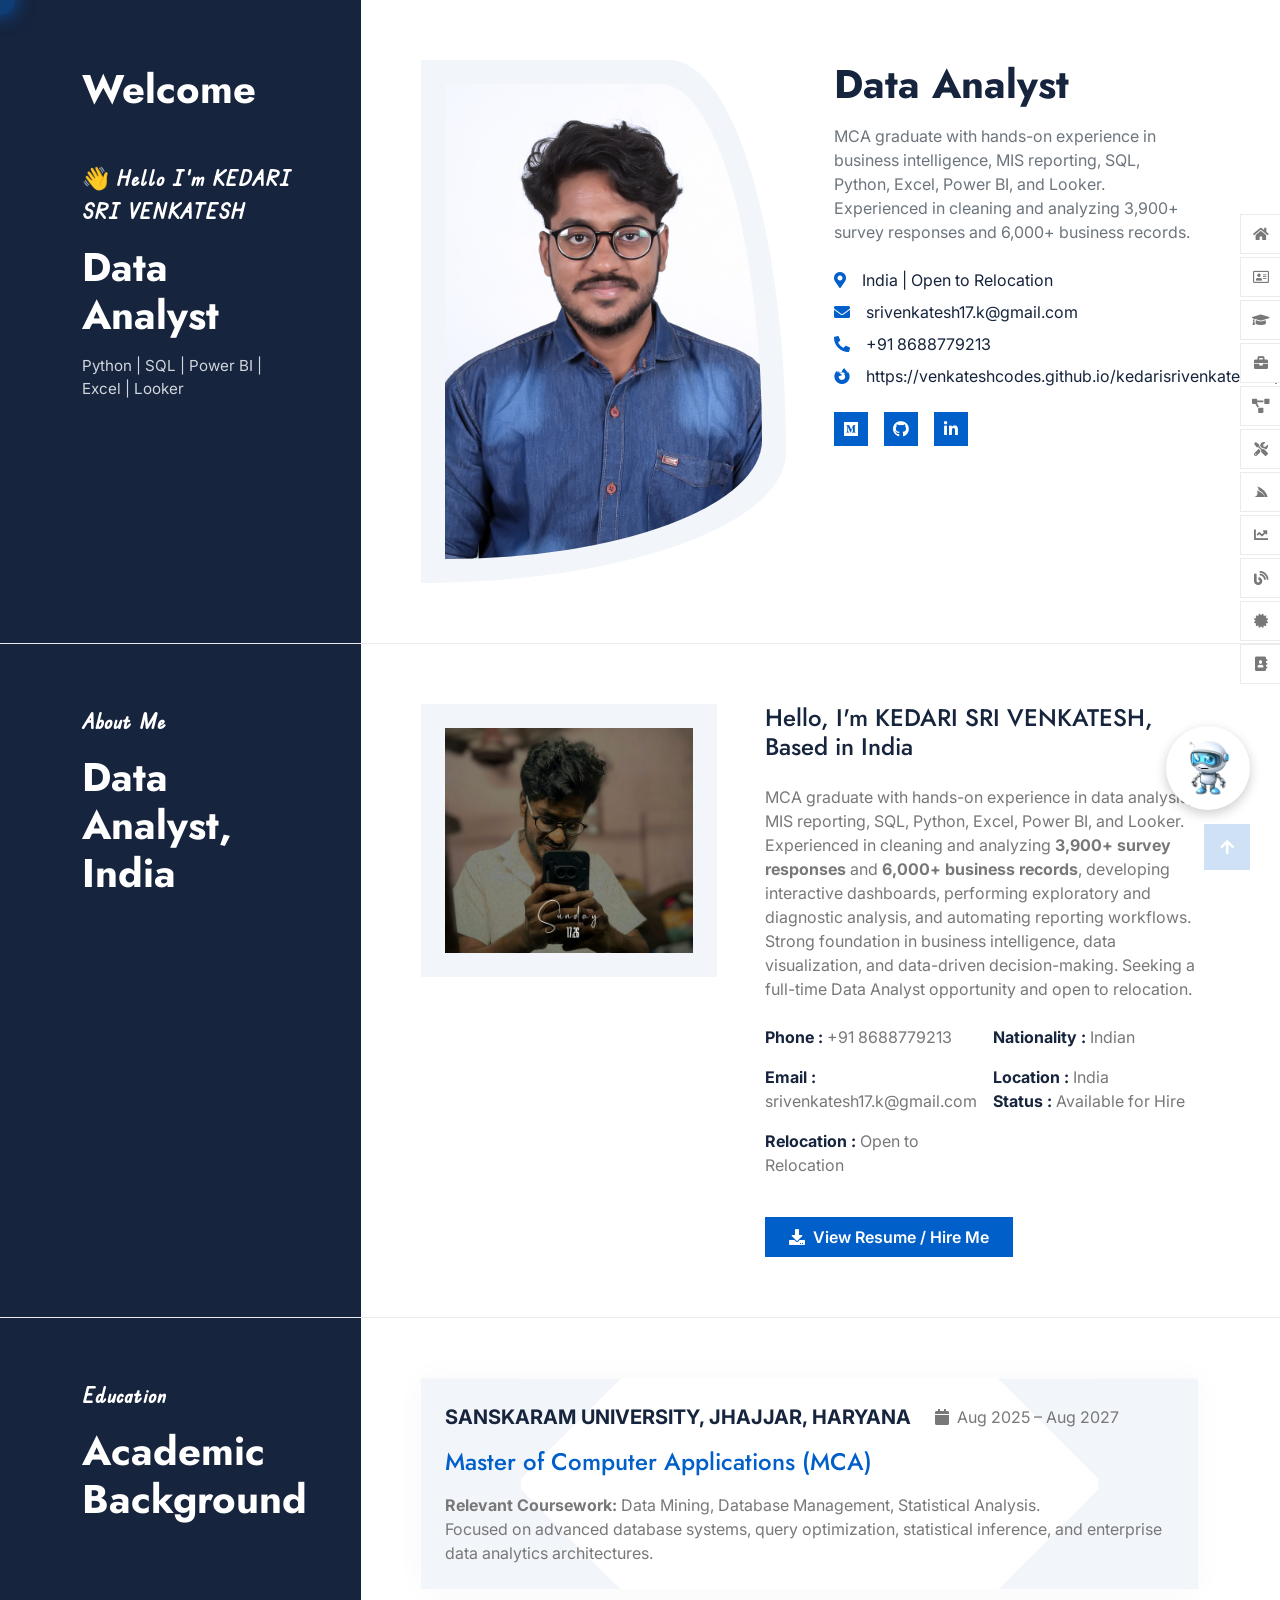
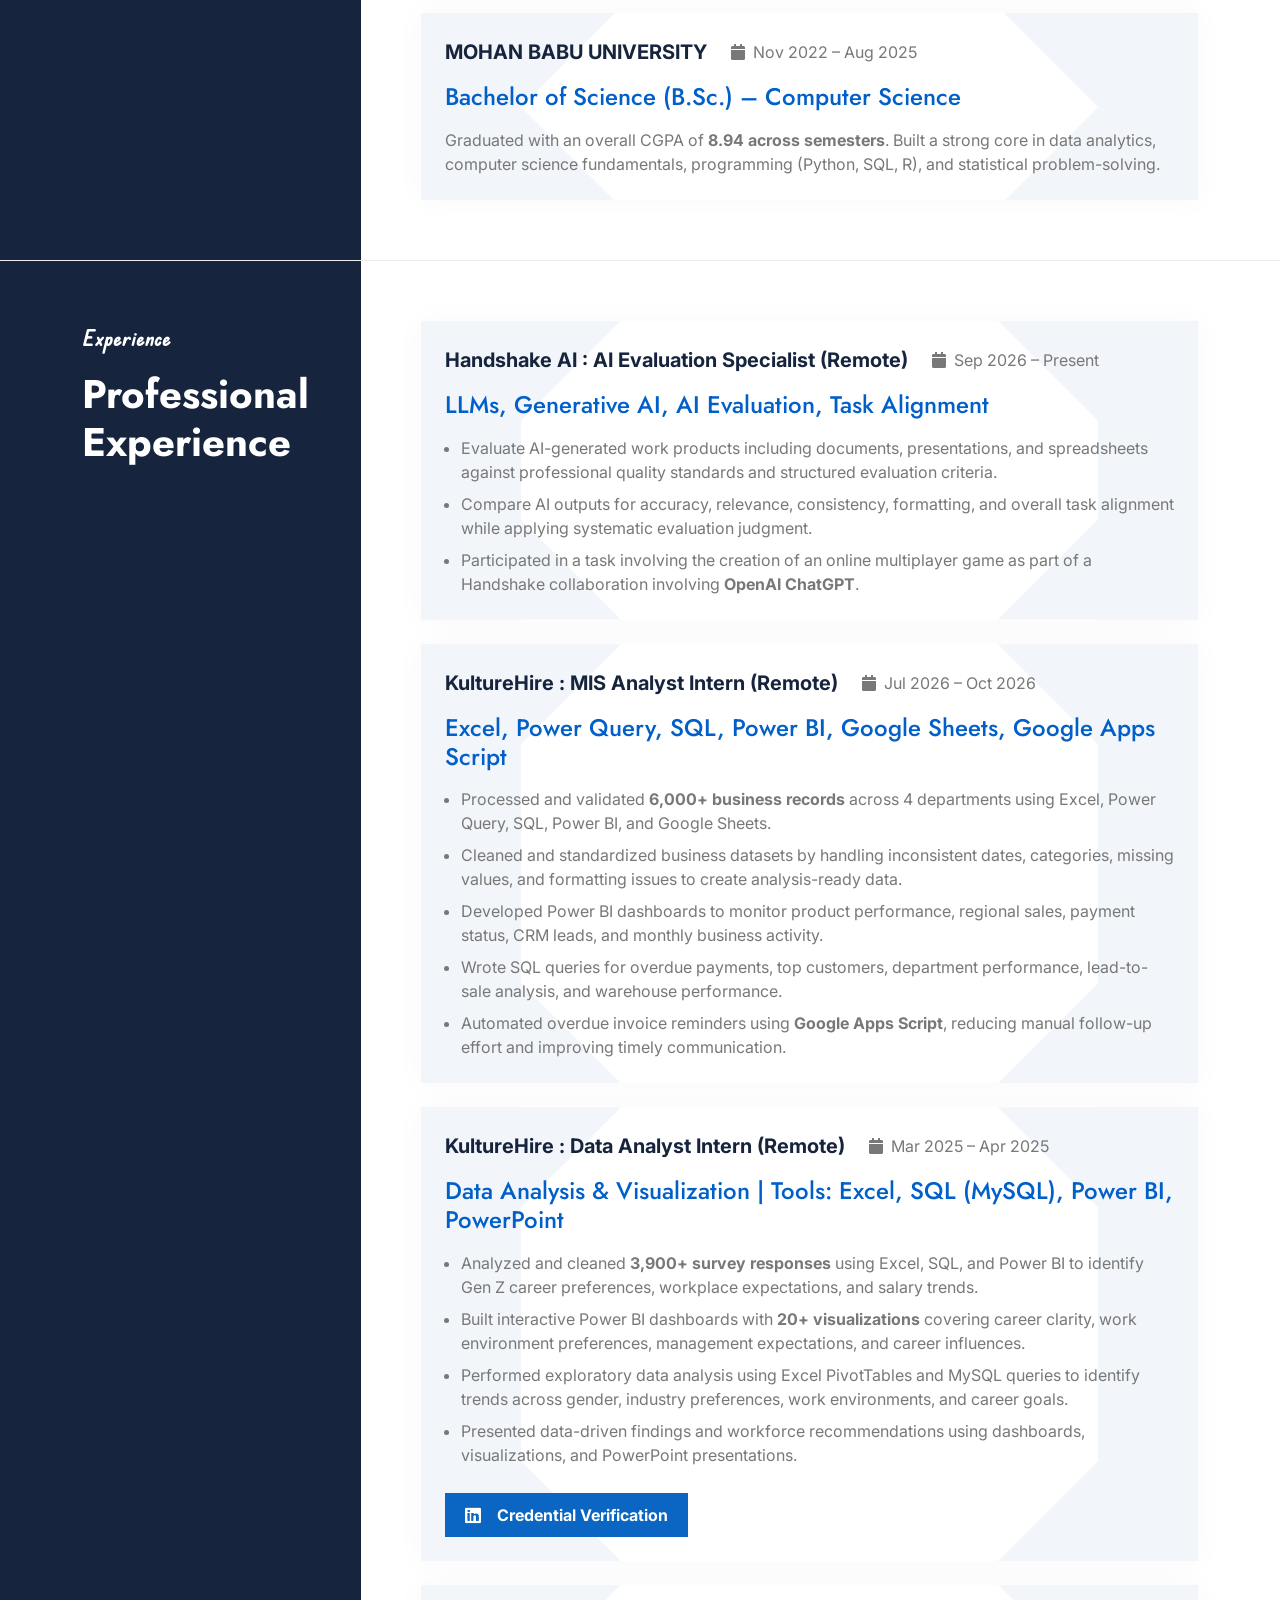
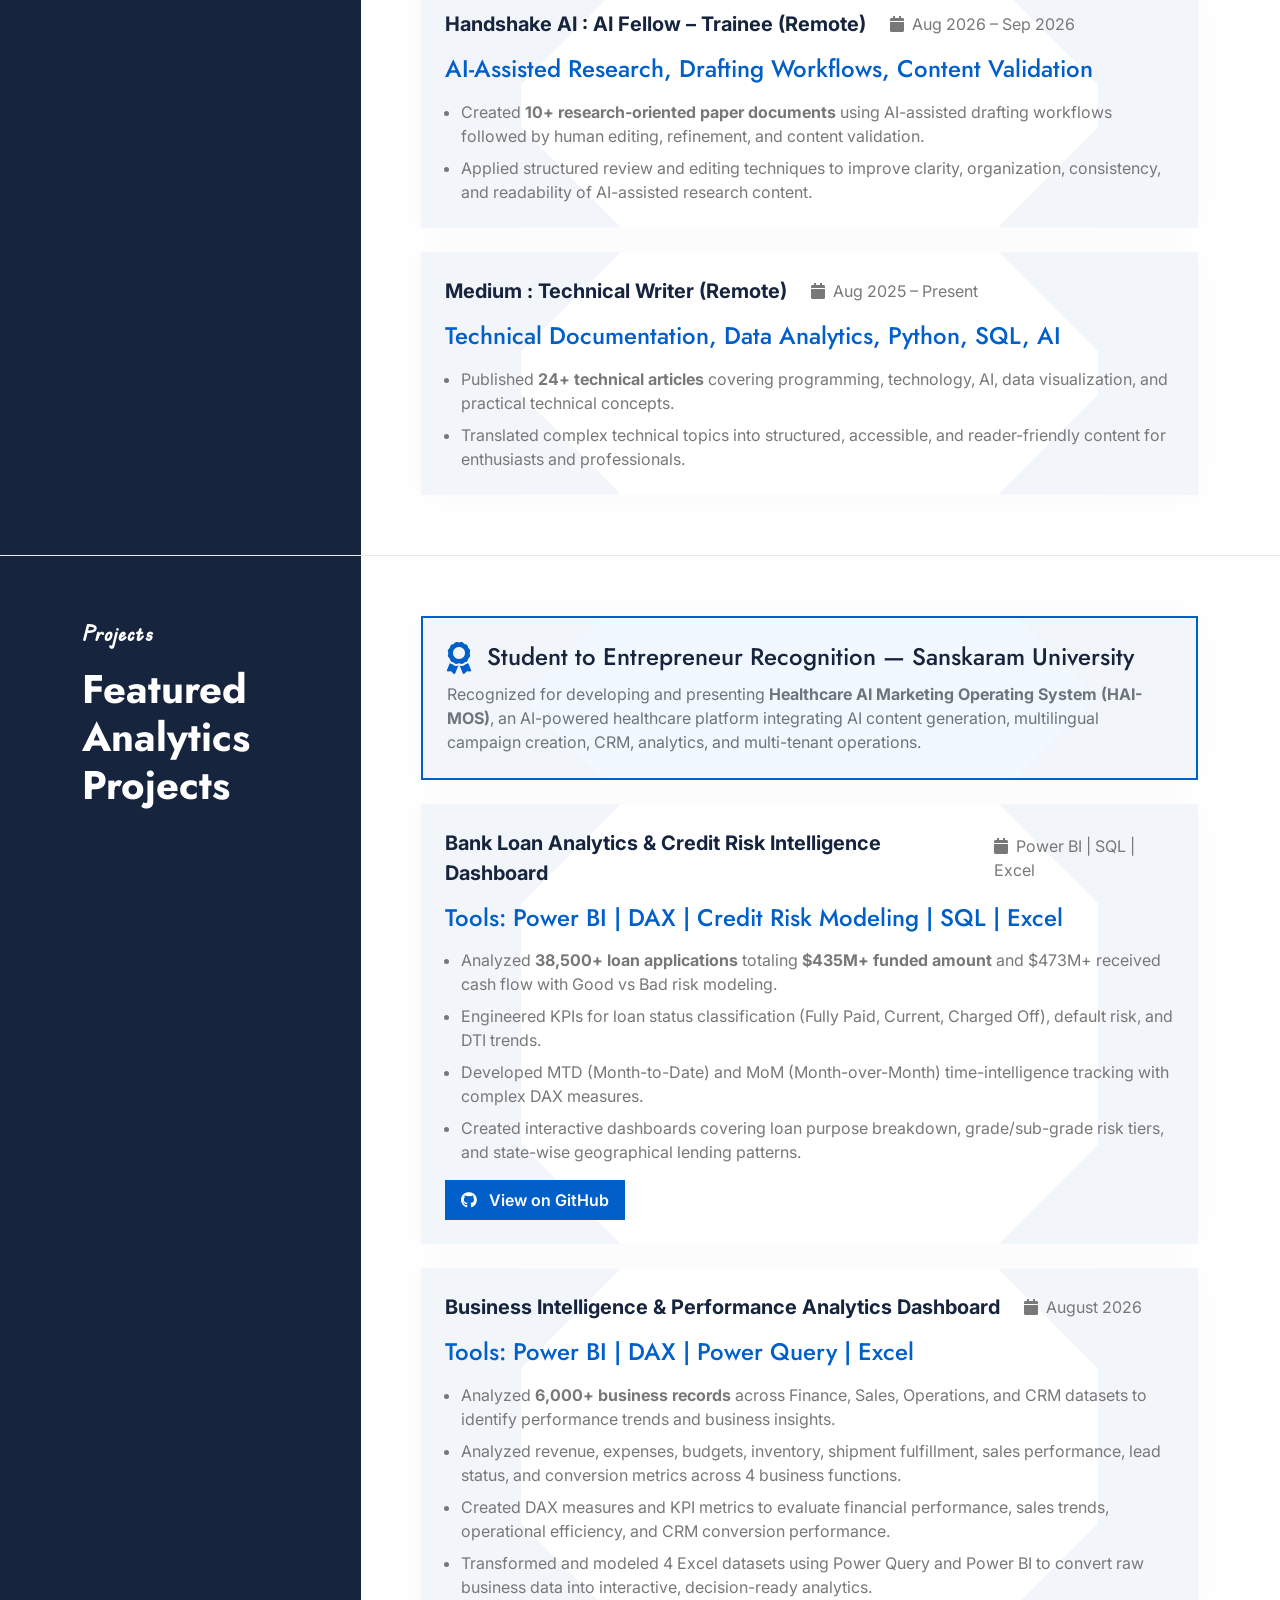
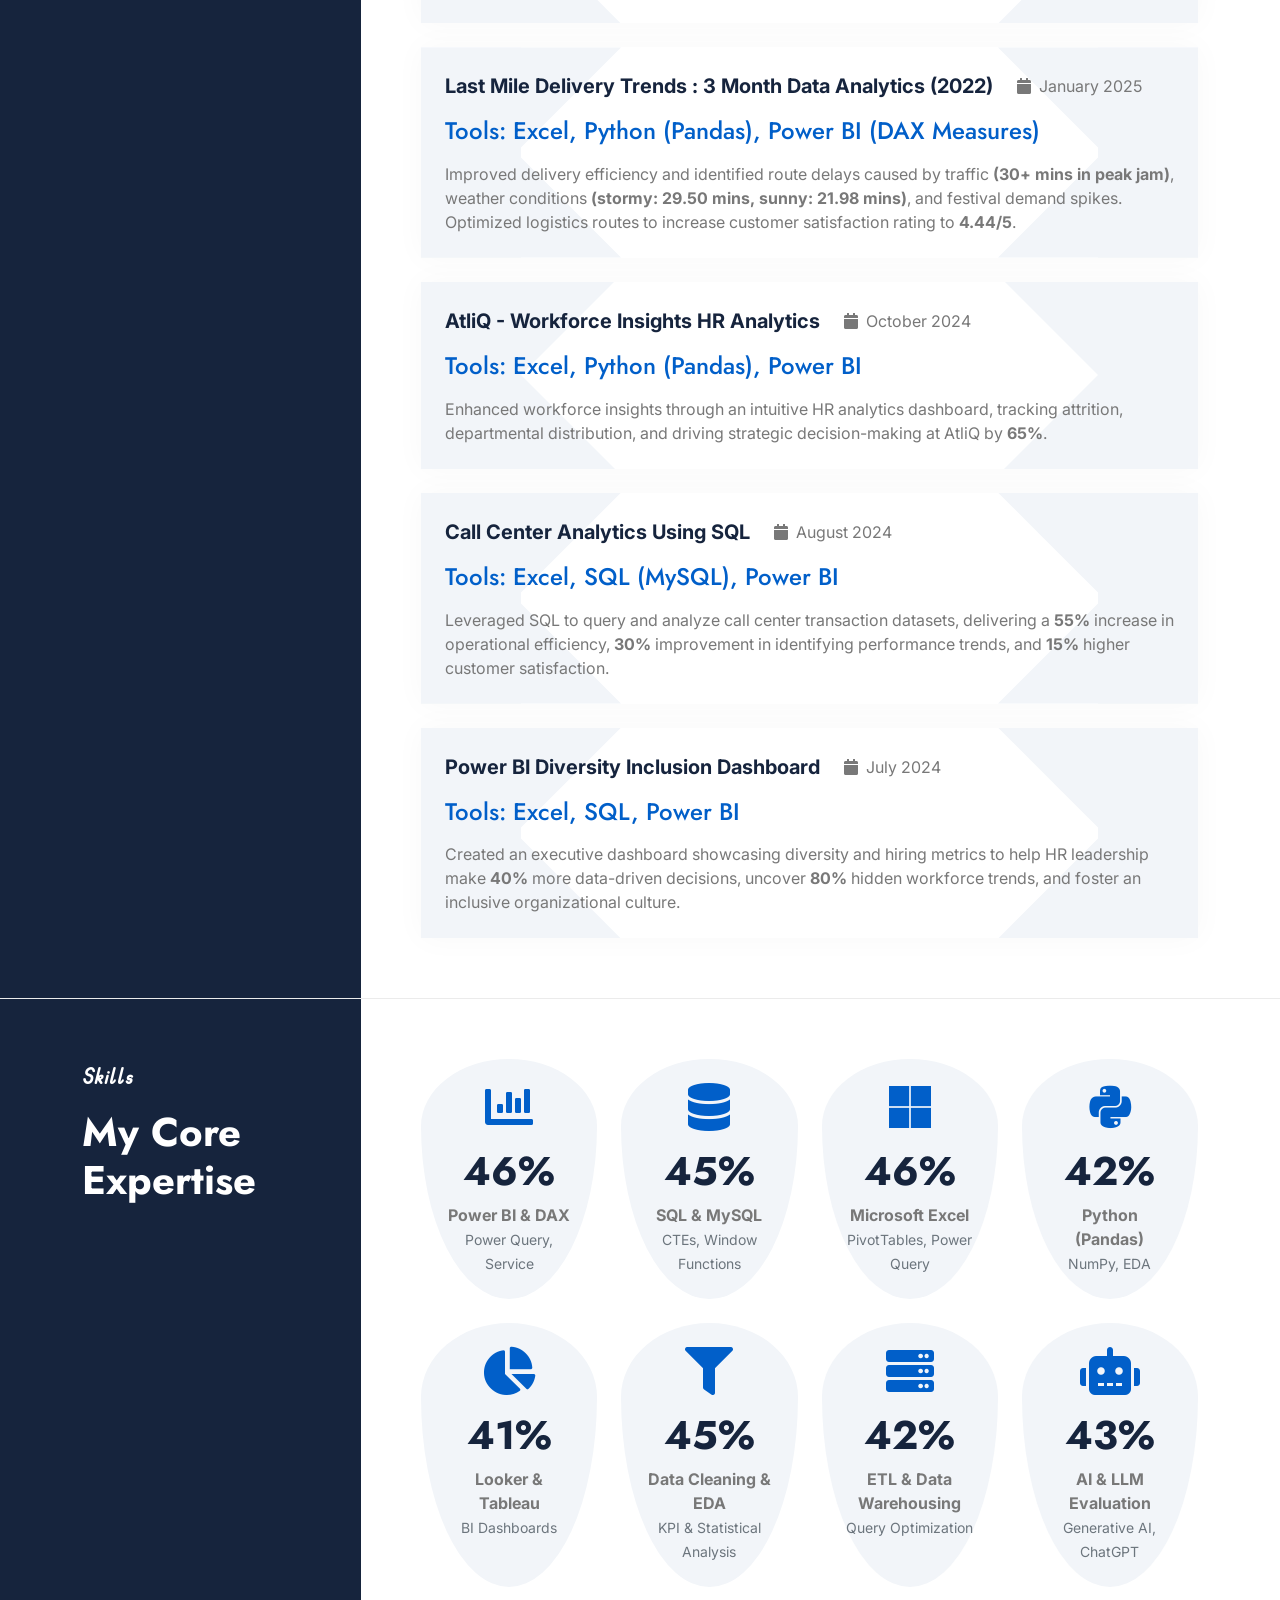
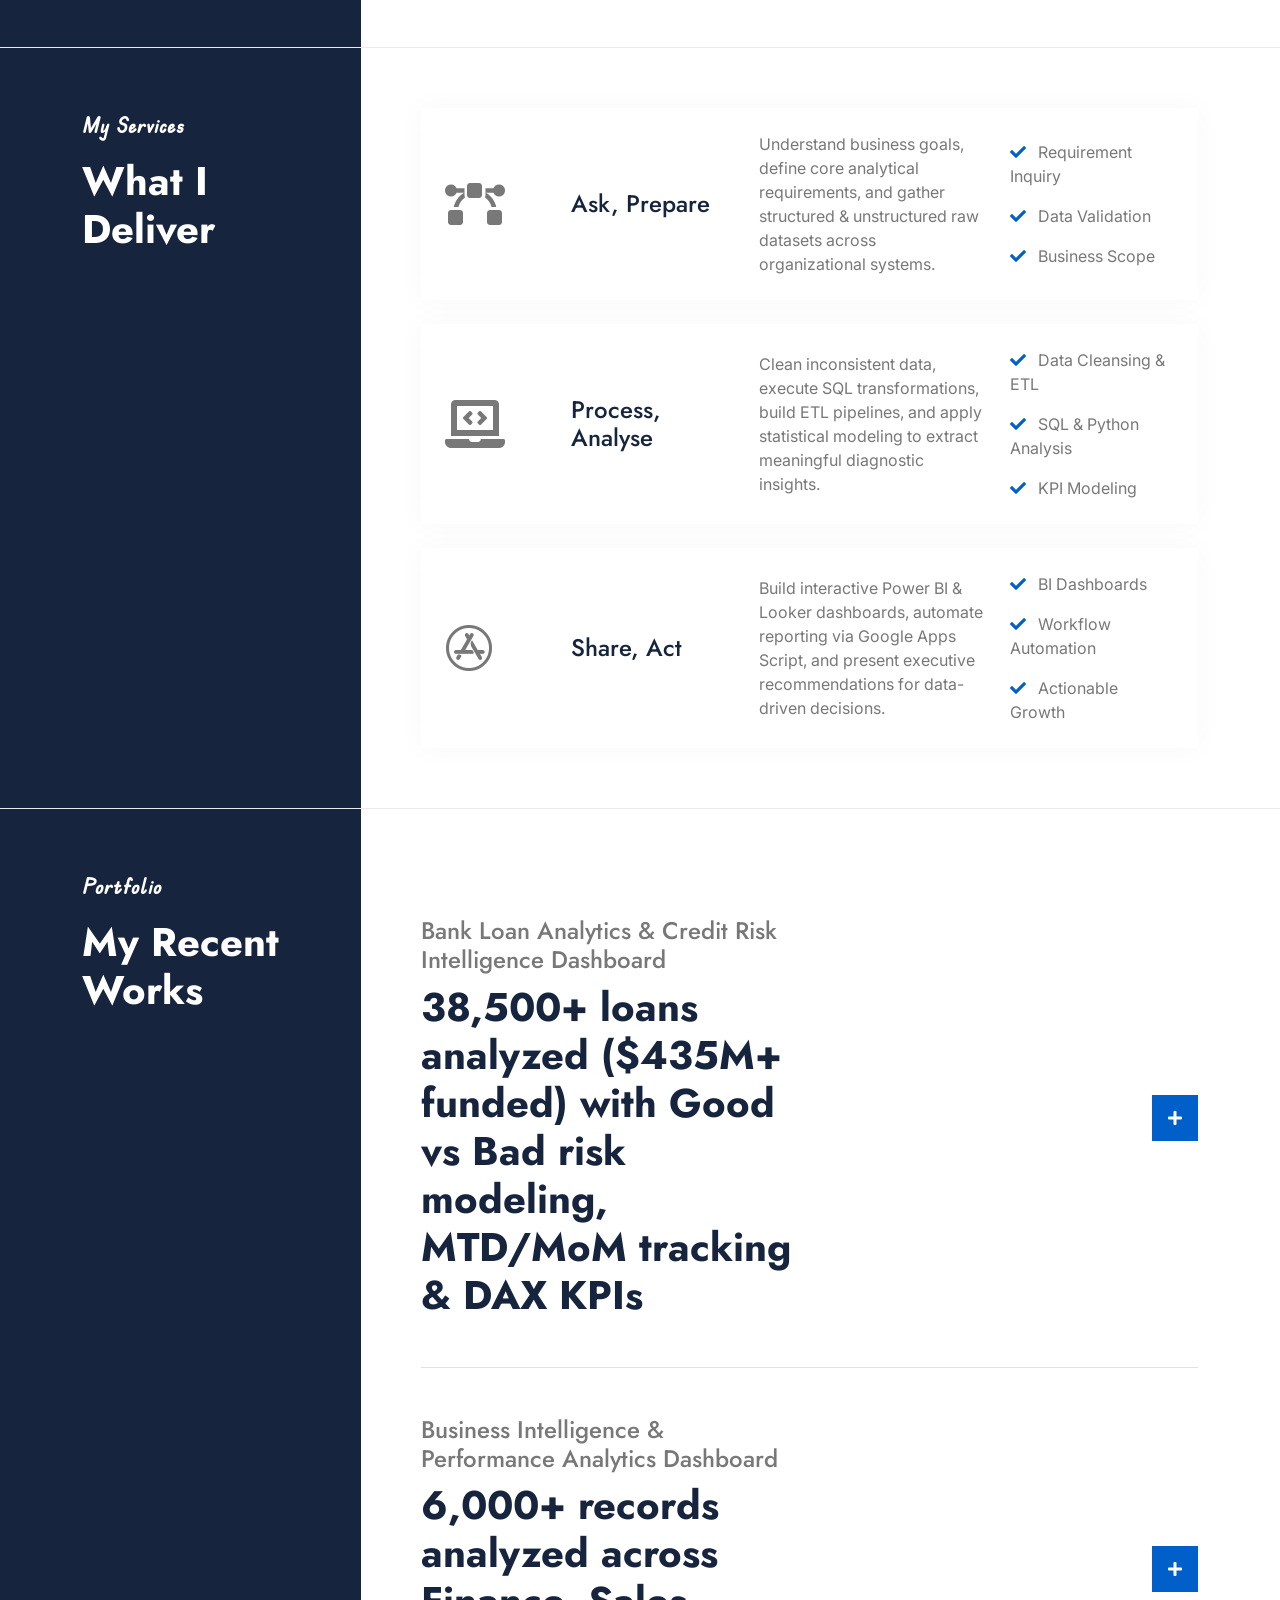
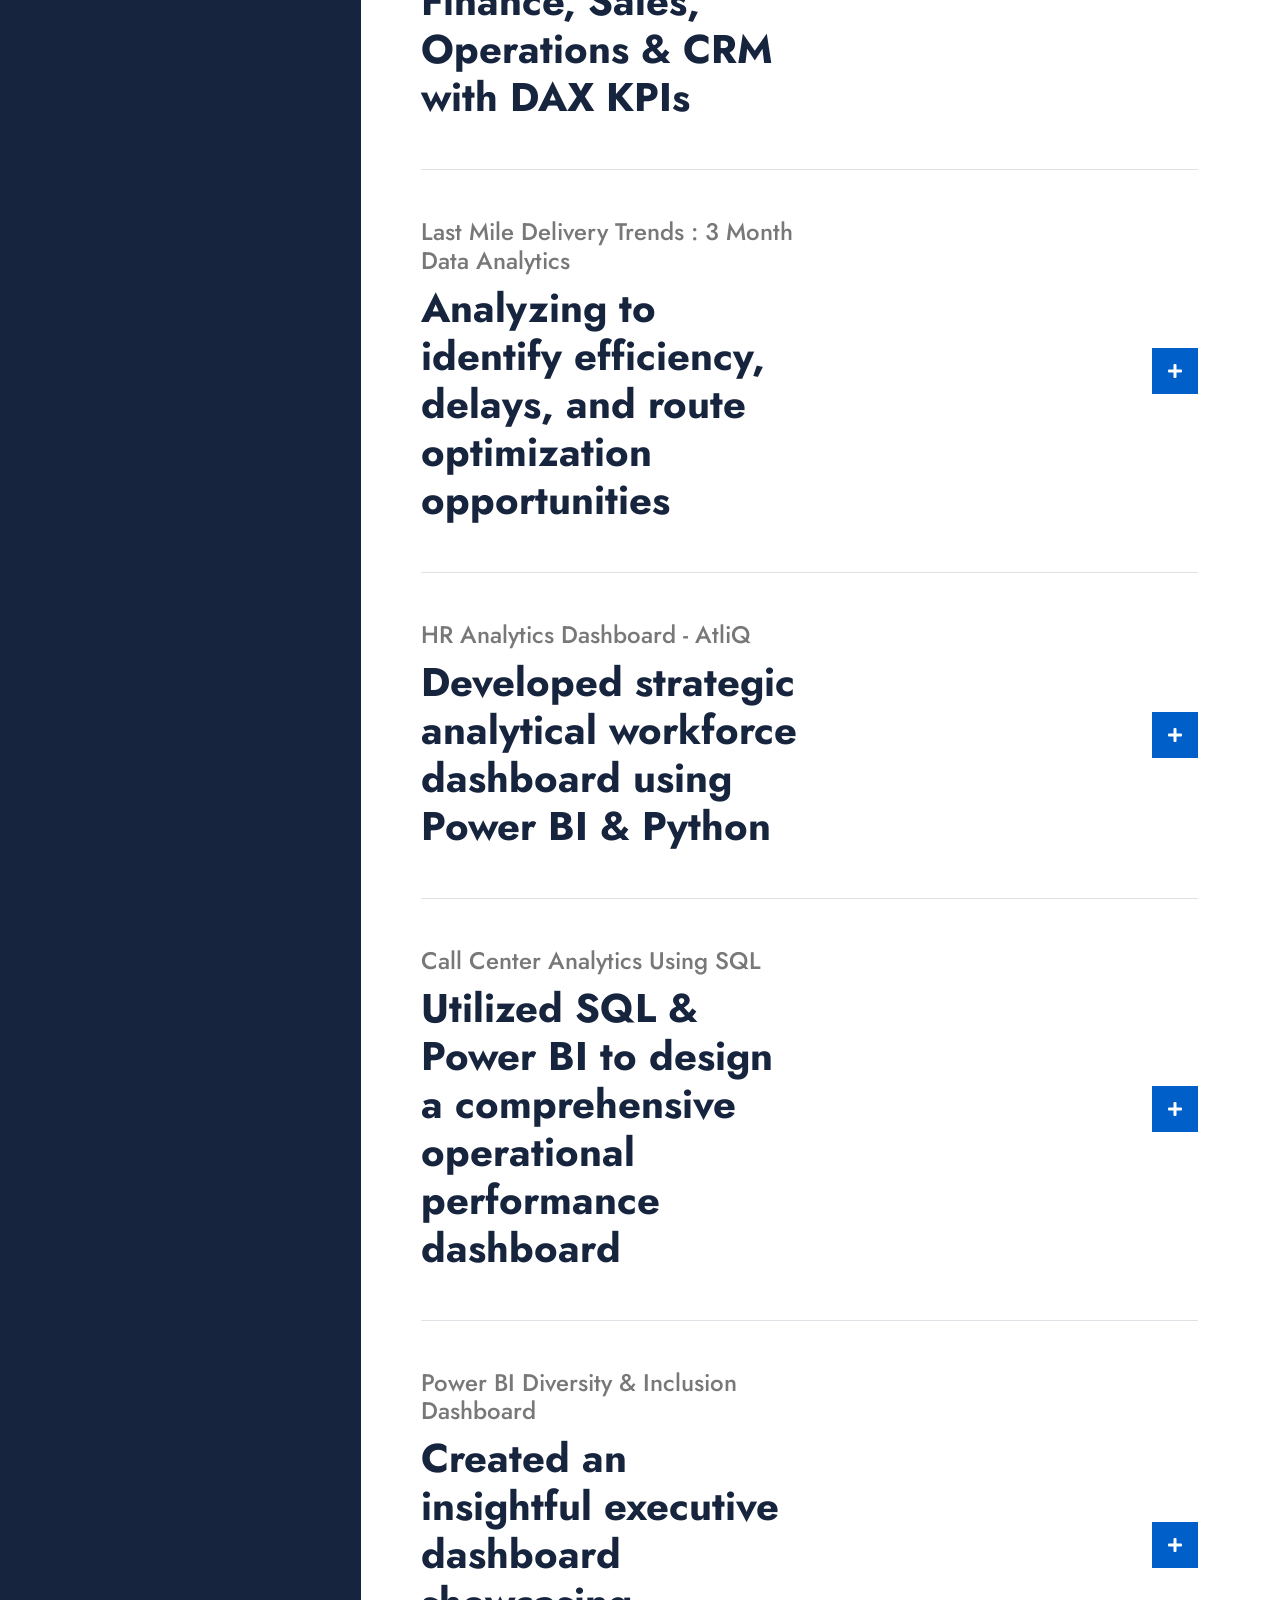
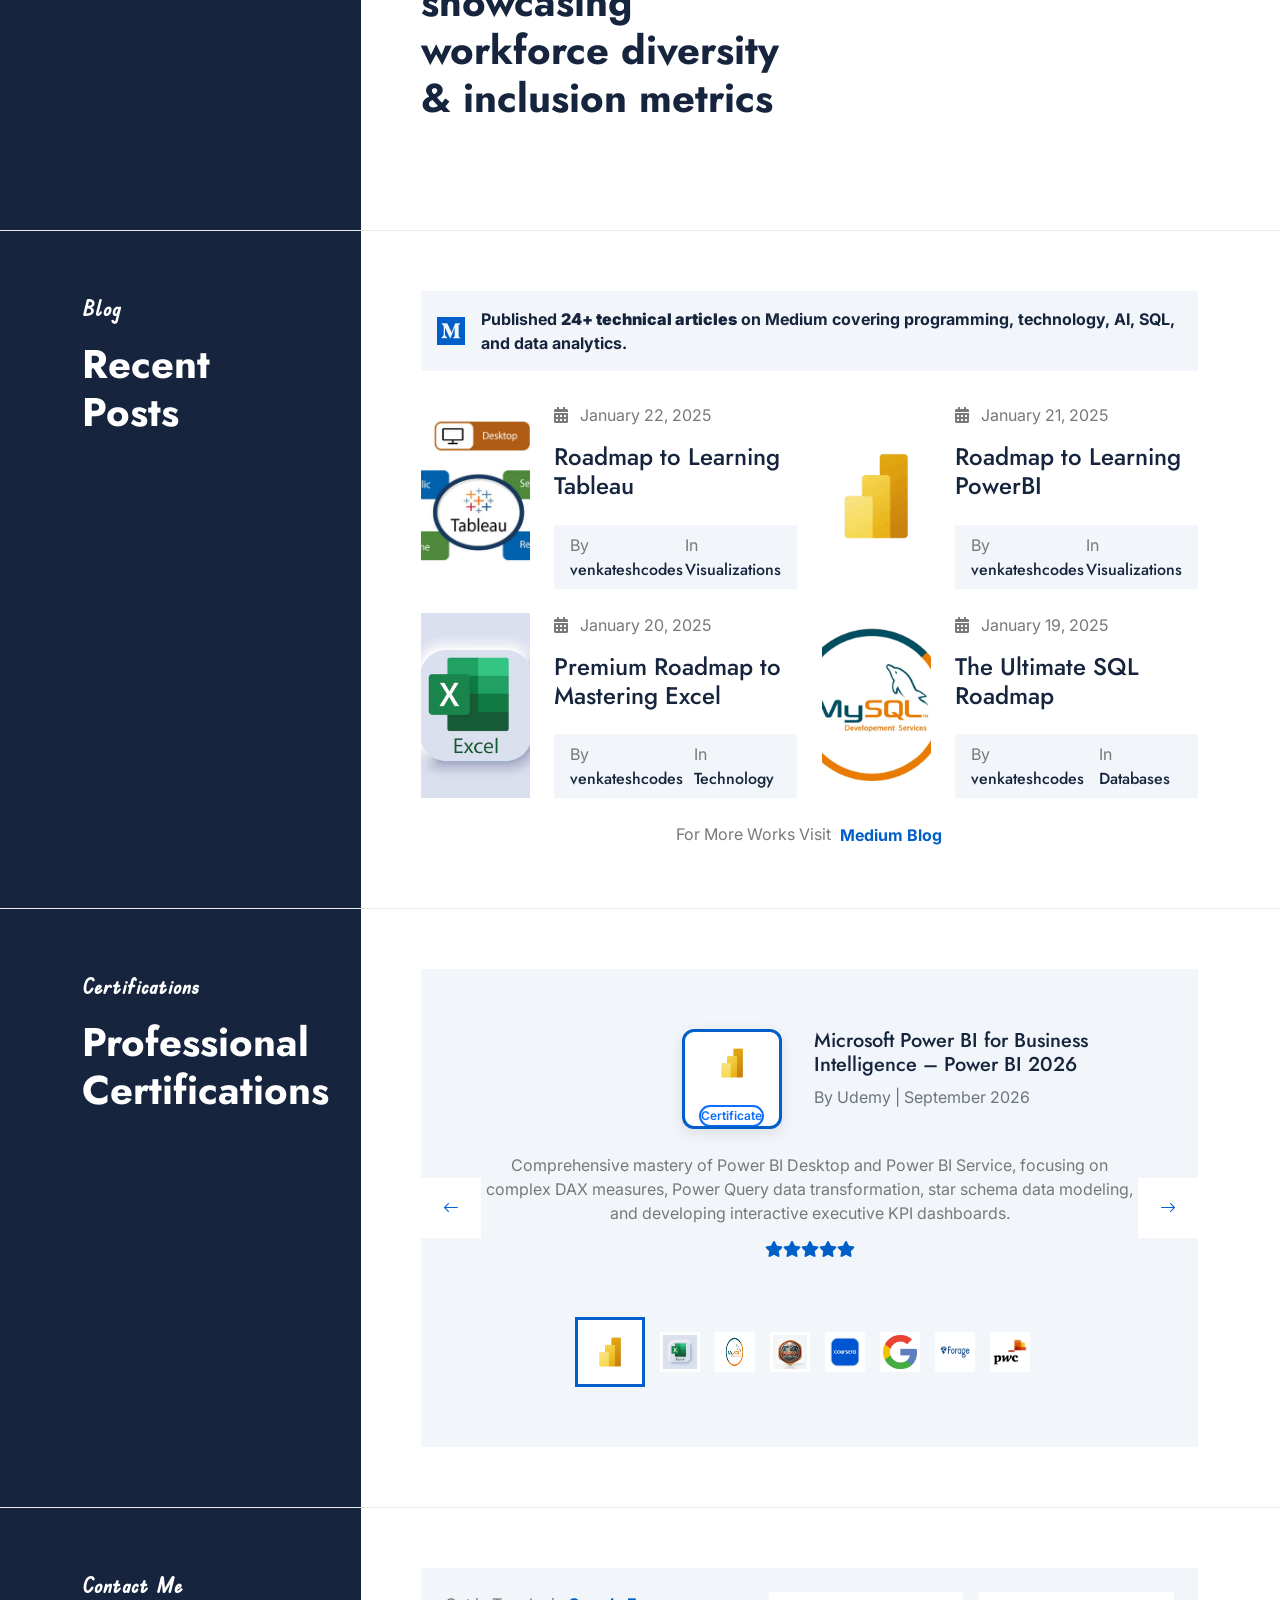
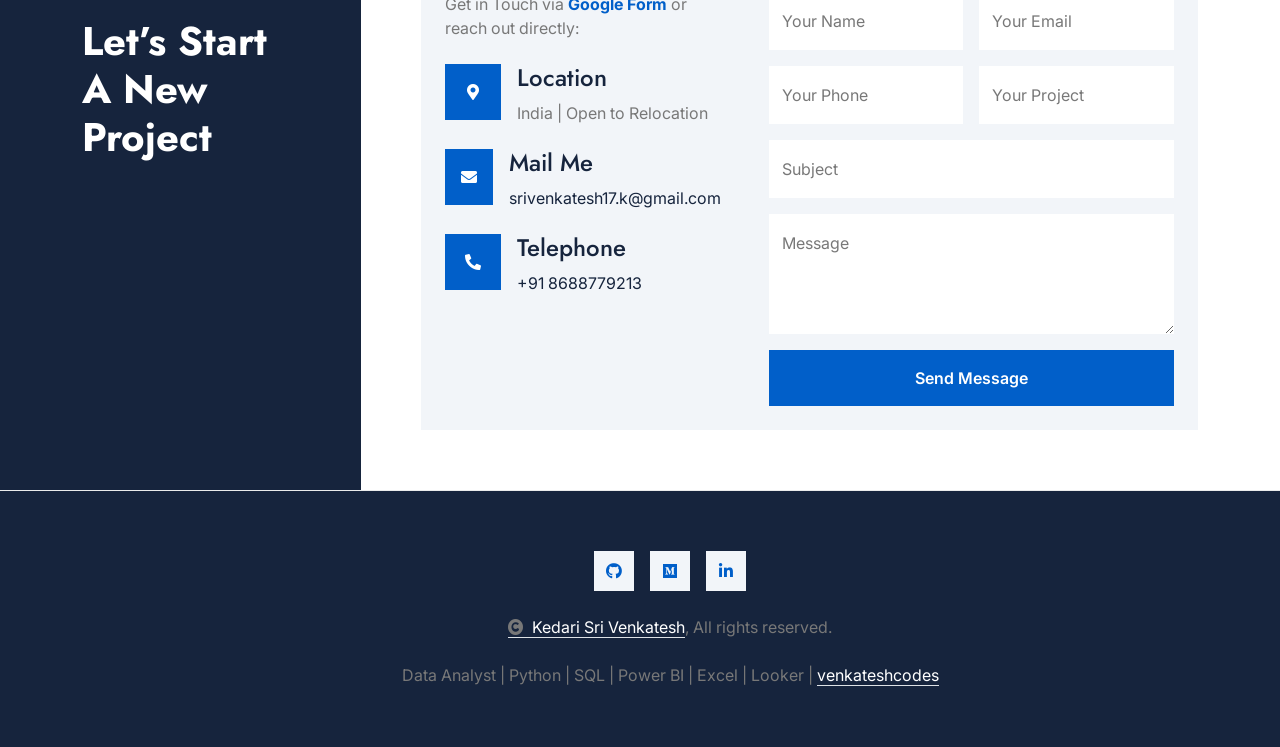
==== commit b212e548: "Update index.html" ====
--- a/index.html
+++ b/index.html
@@ -163,7 +163,7 @@
                                             <p class="mb-0"><strong class="fw-bold text-dark">Status :</strong> Available for Hire</p>
                                         </div>
                                     </div>
-                                    <a href="https://drive.google.com/file/d/1n0kMscKAbXRYLUIgolITfE_REPyicwmr/view?usp=sharing" target="_blank" class="btn btn-primary py-2 px-4"> <i class="fas fa-download me-2"></i>View Resume / Hire Me</a>
+                                    <a href="https://drive.google.com/file/d/1Mc9JFQ4wwDZTsFZNorjJMbLxlzYDCRFR/view?usp=sharing" target="_blank" class="btn btn-primary py-2 px-4"> <i class="fas fa-download me-2"></i>View Resume / Hire Me</a>
                                 </div>
                             </div>
                         </div>
